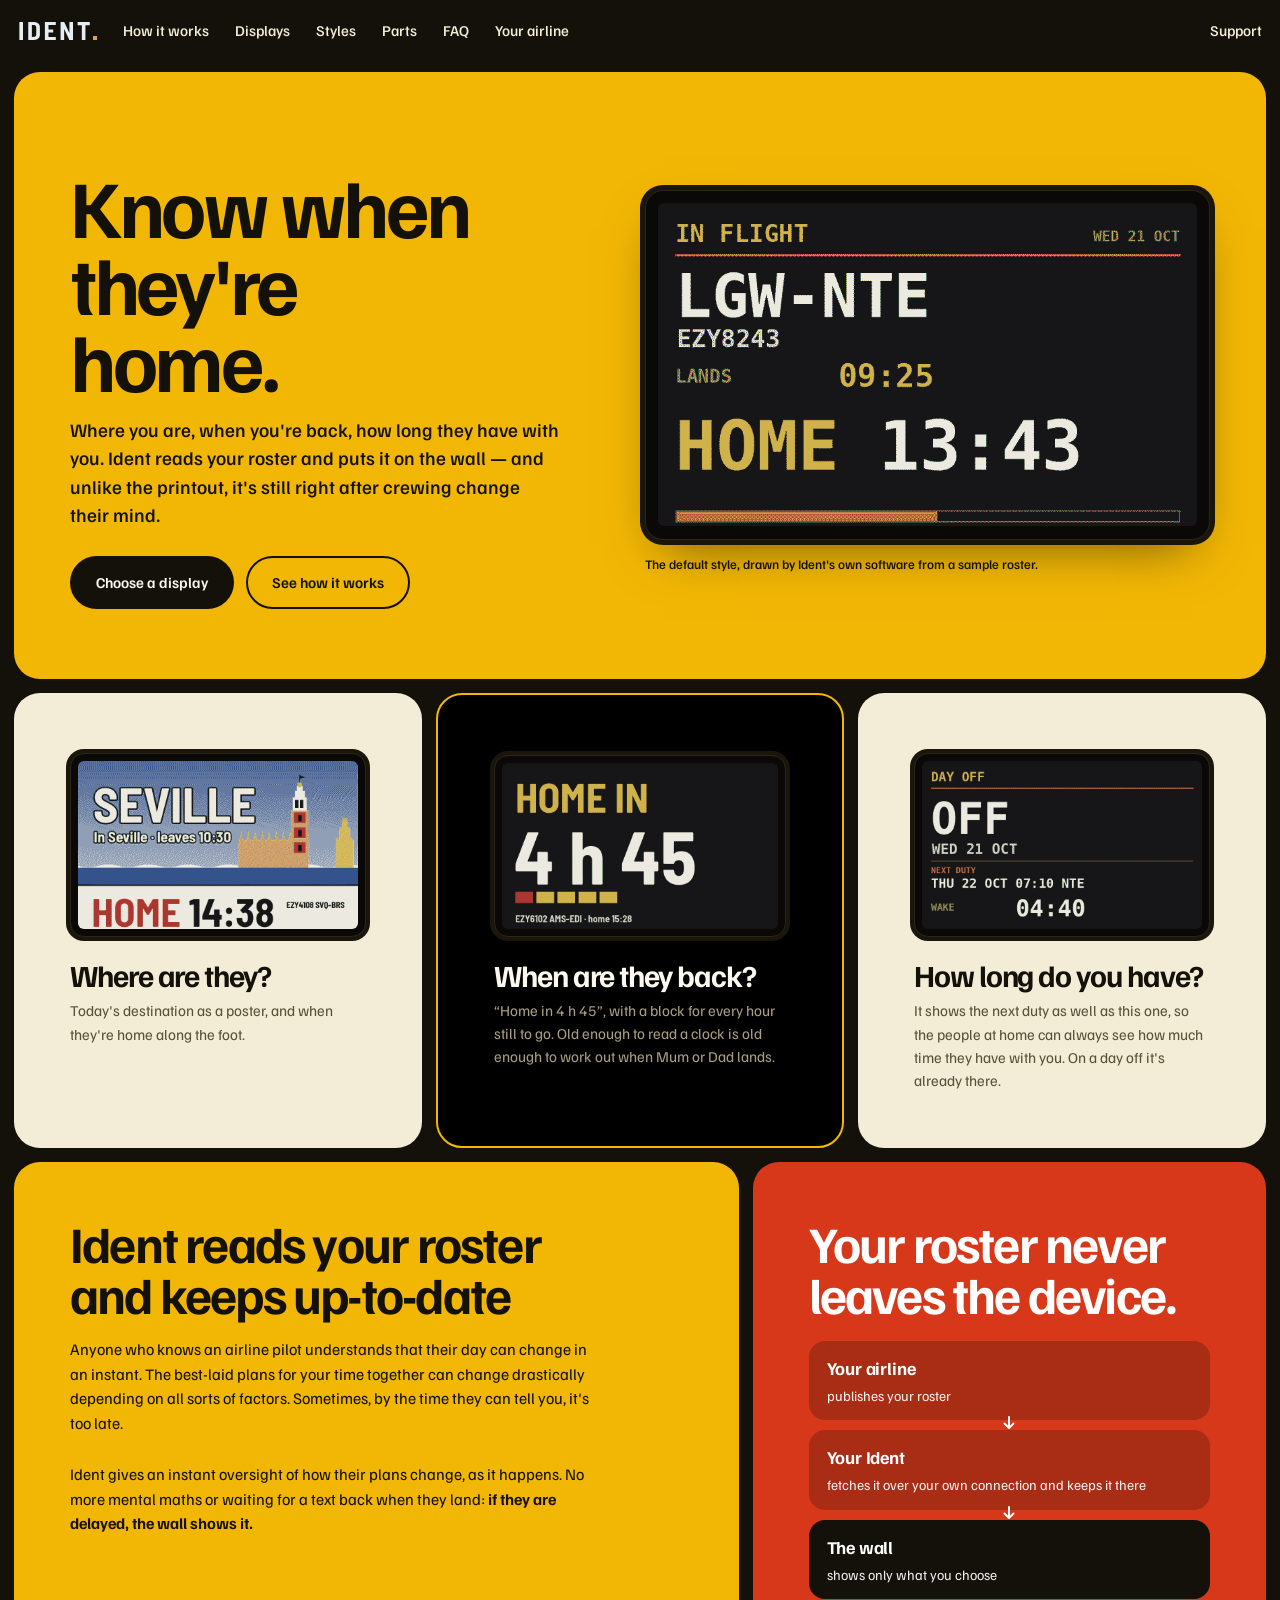
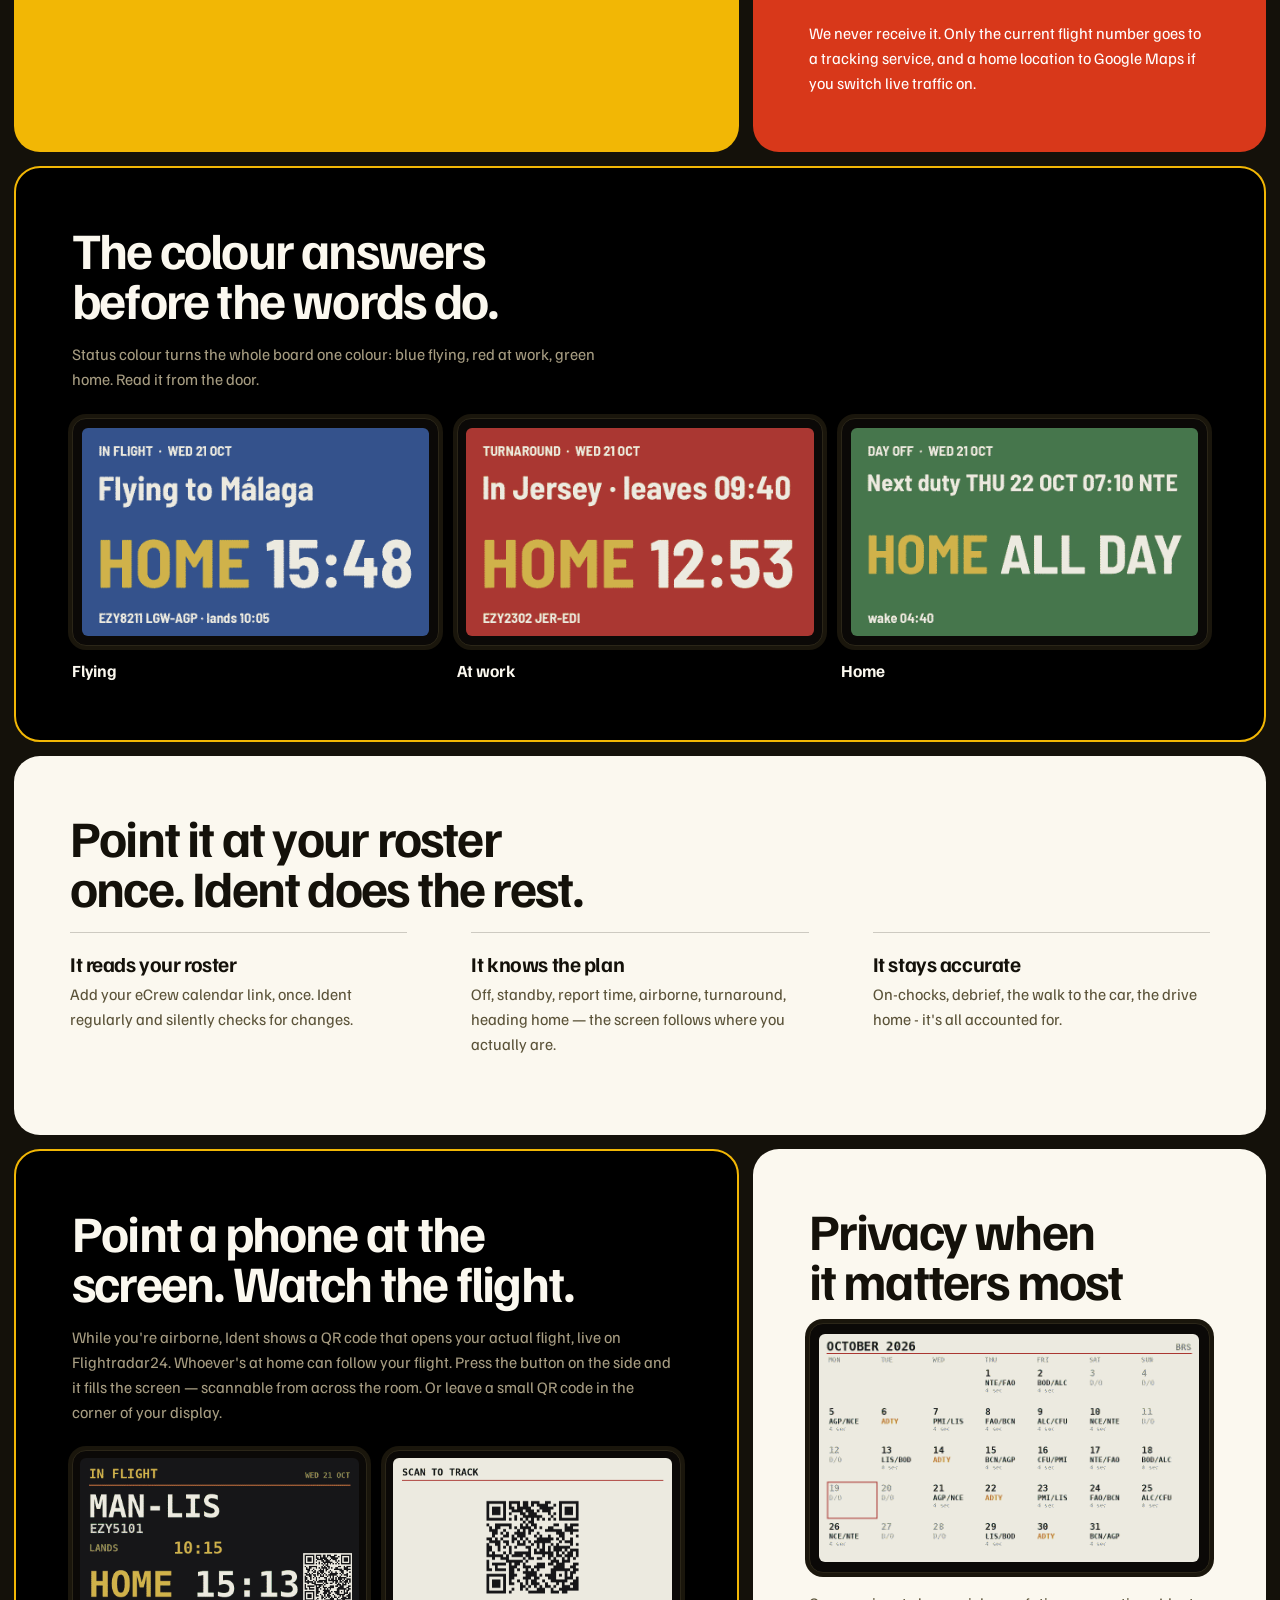
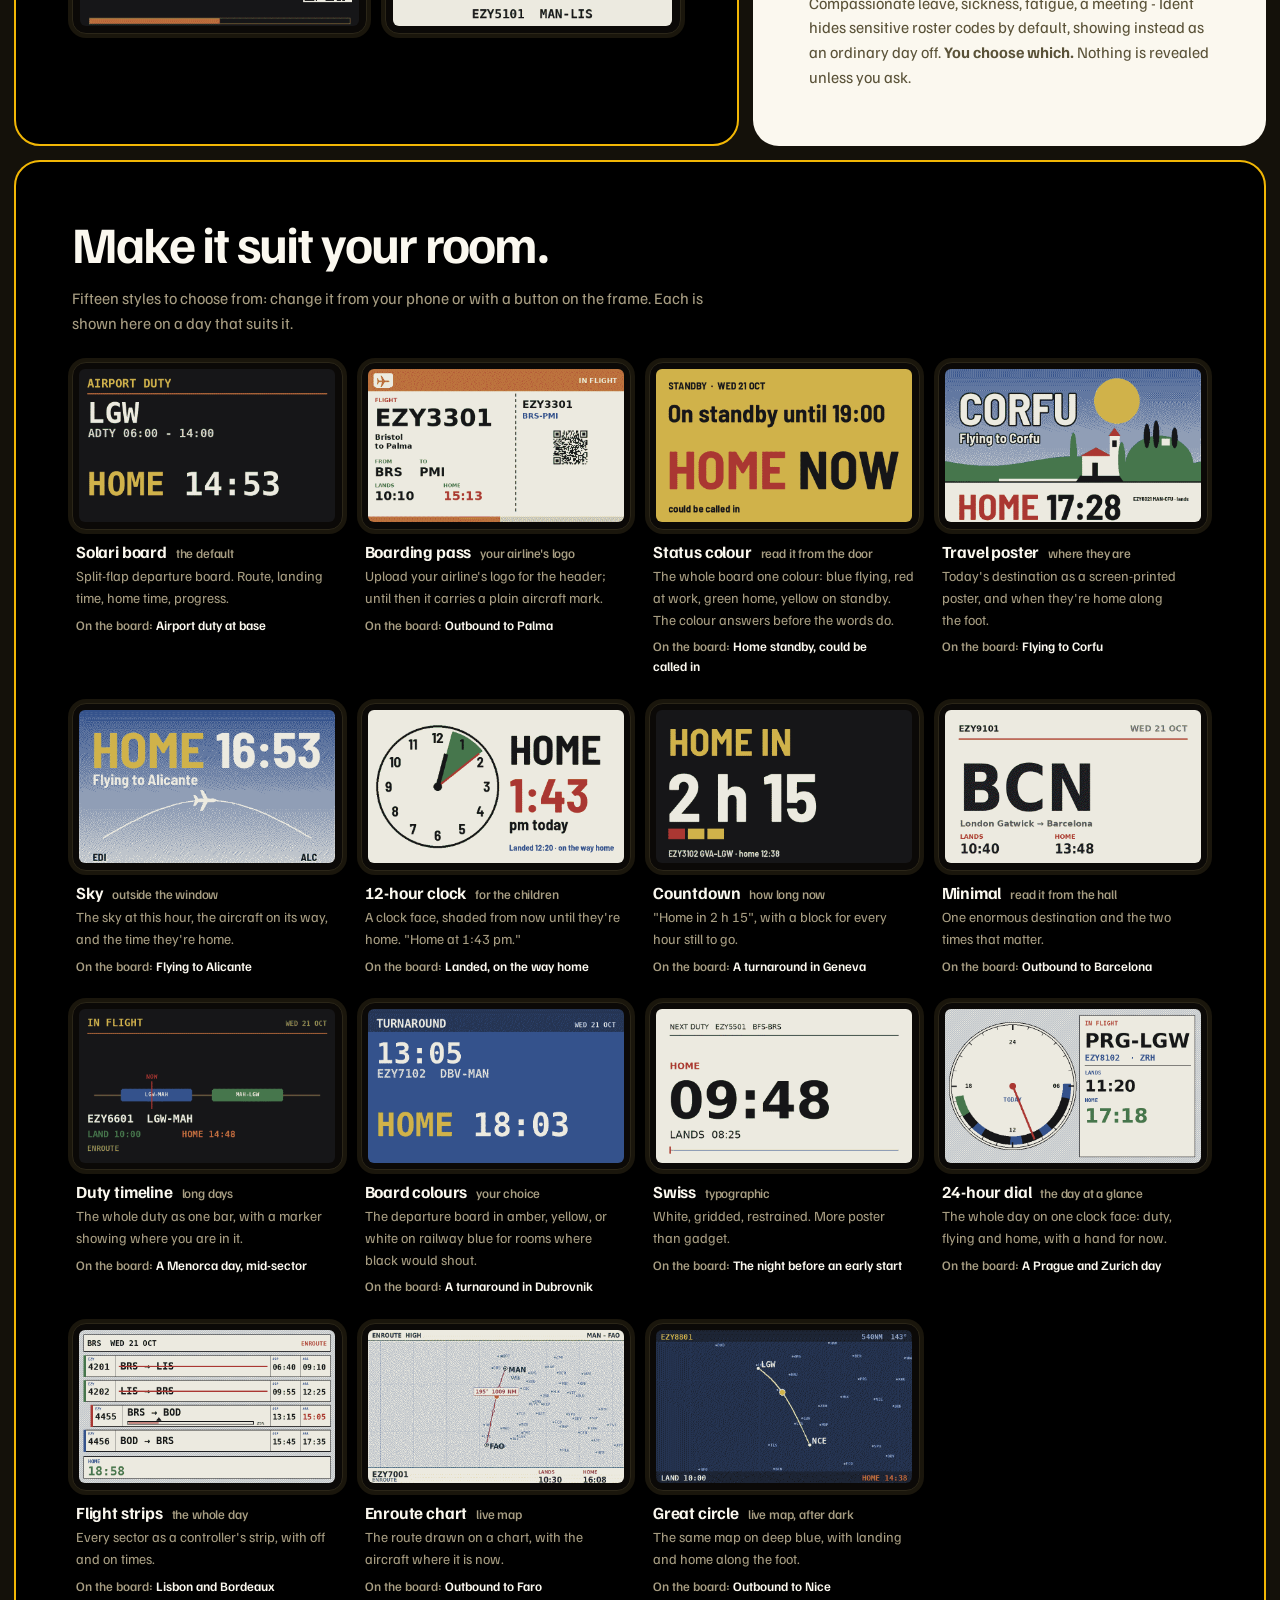
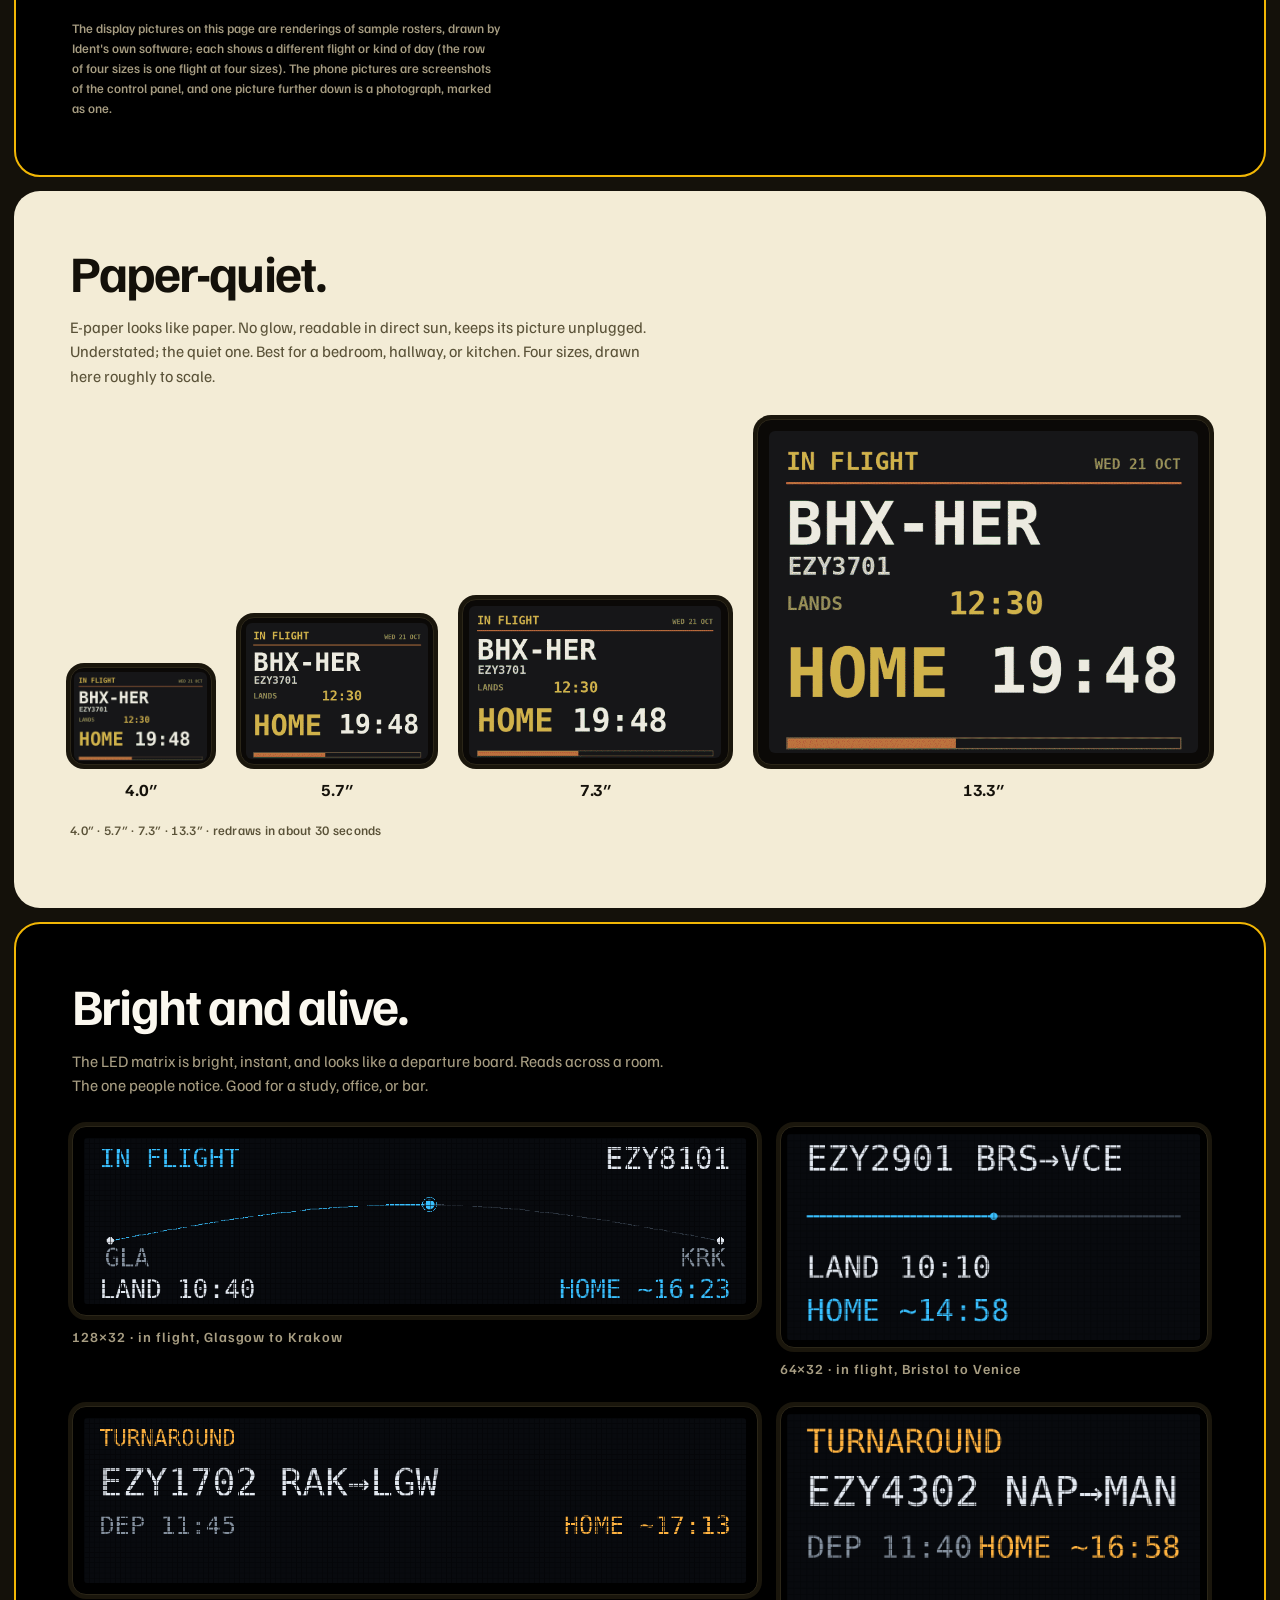
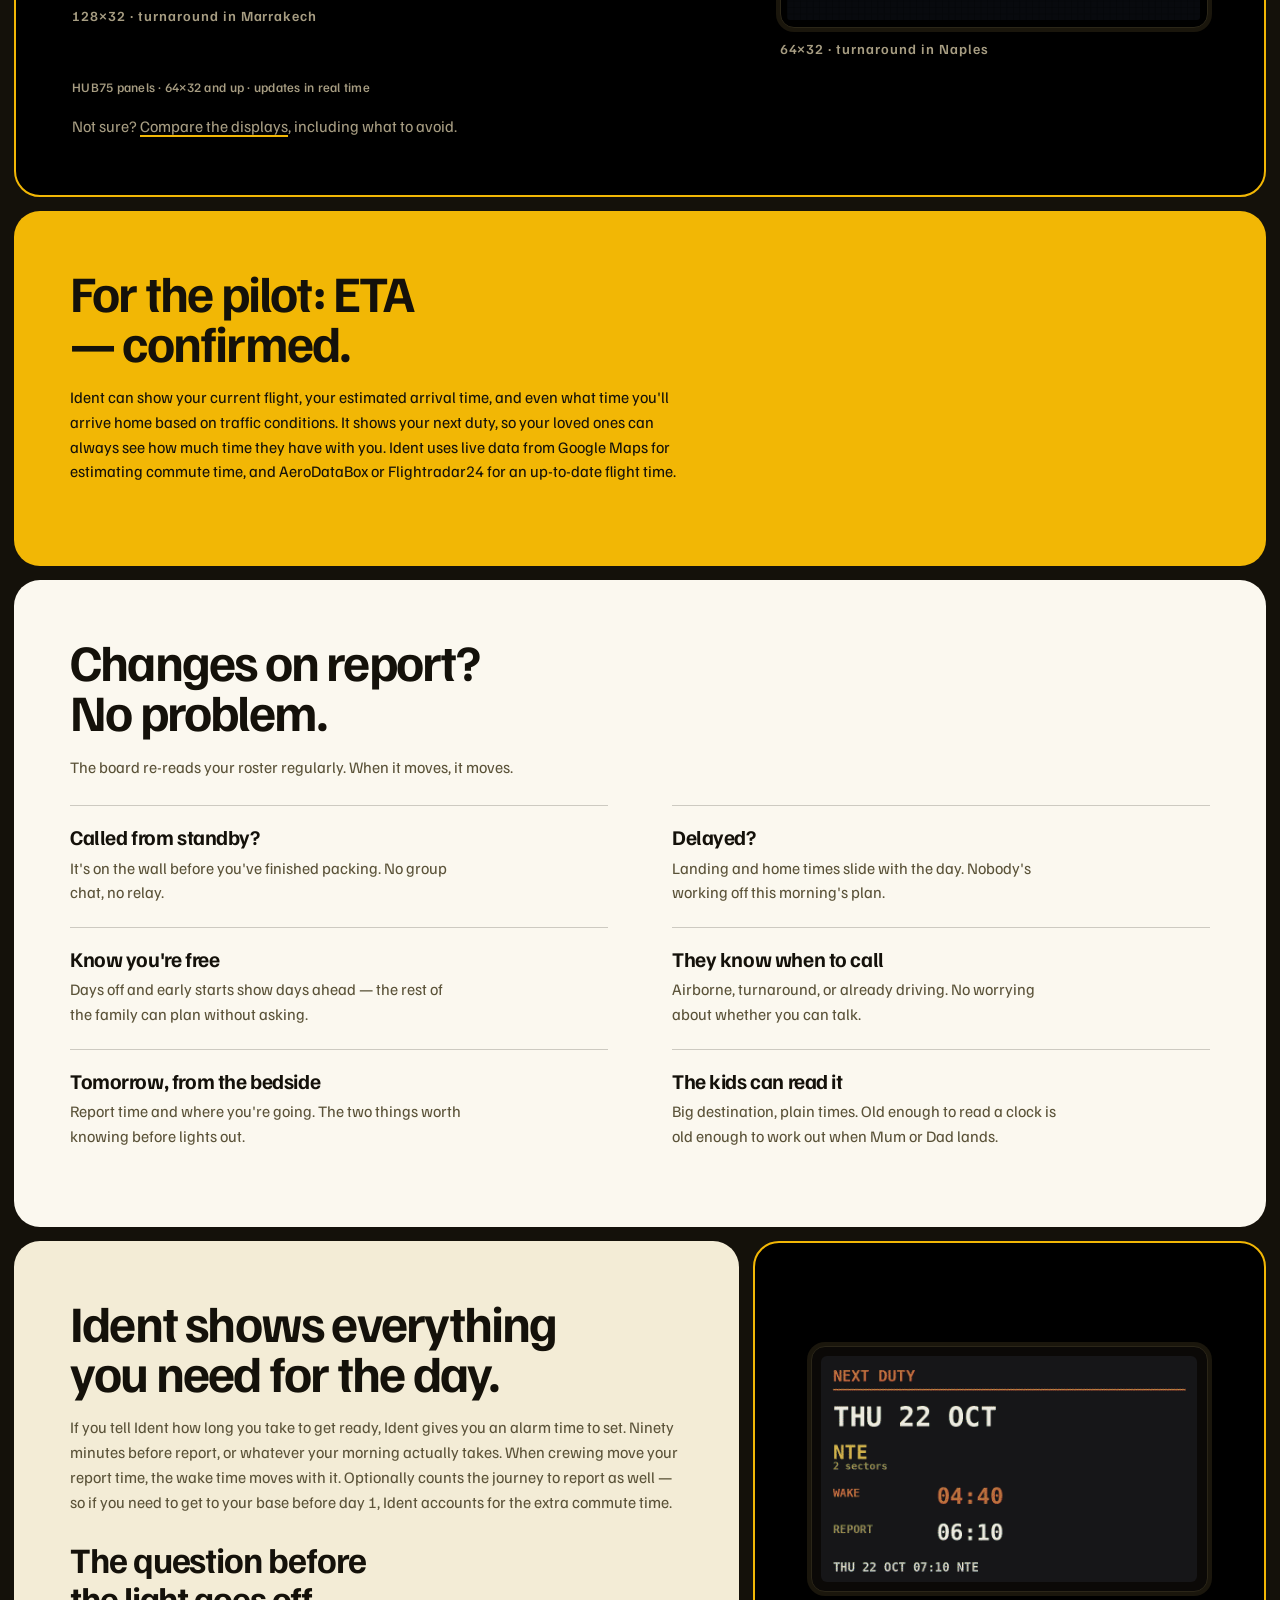
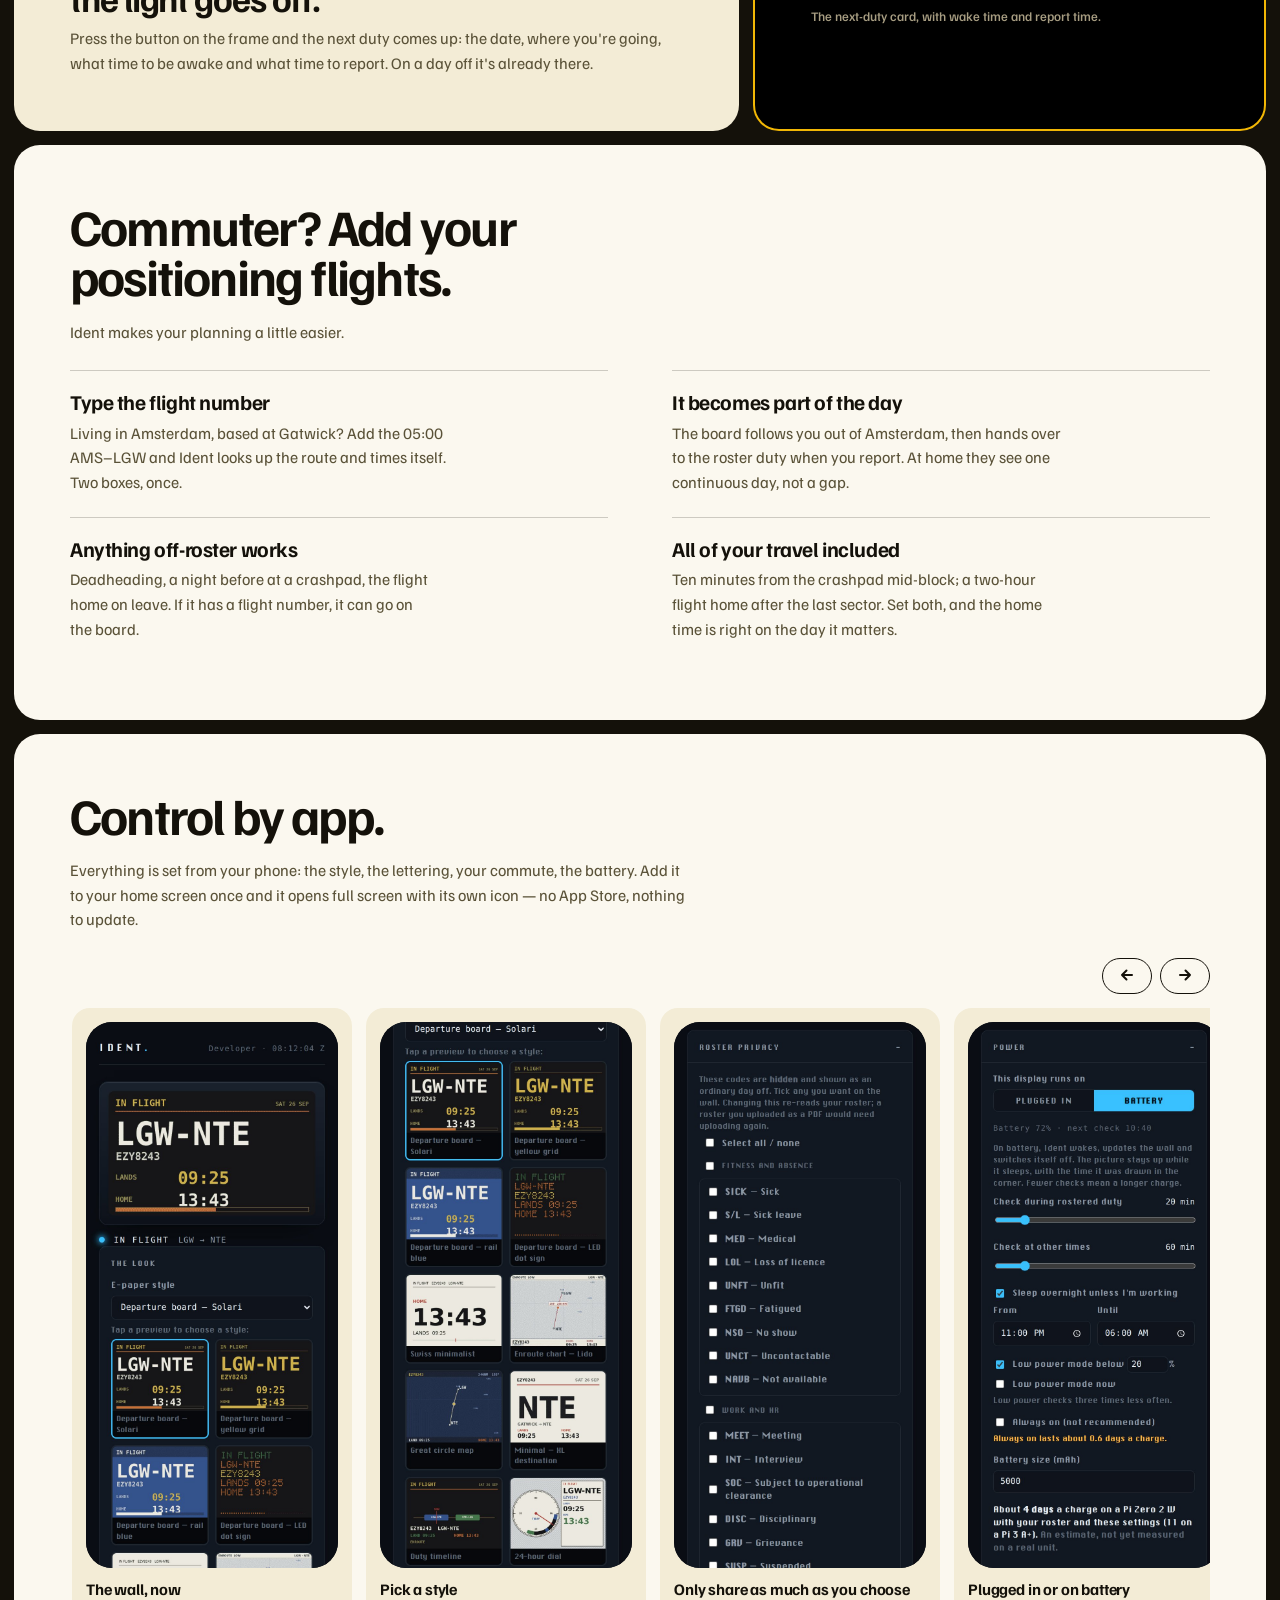
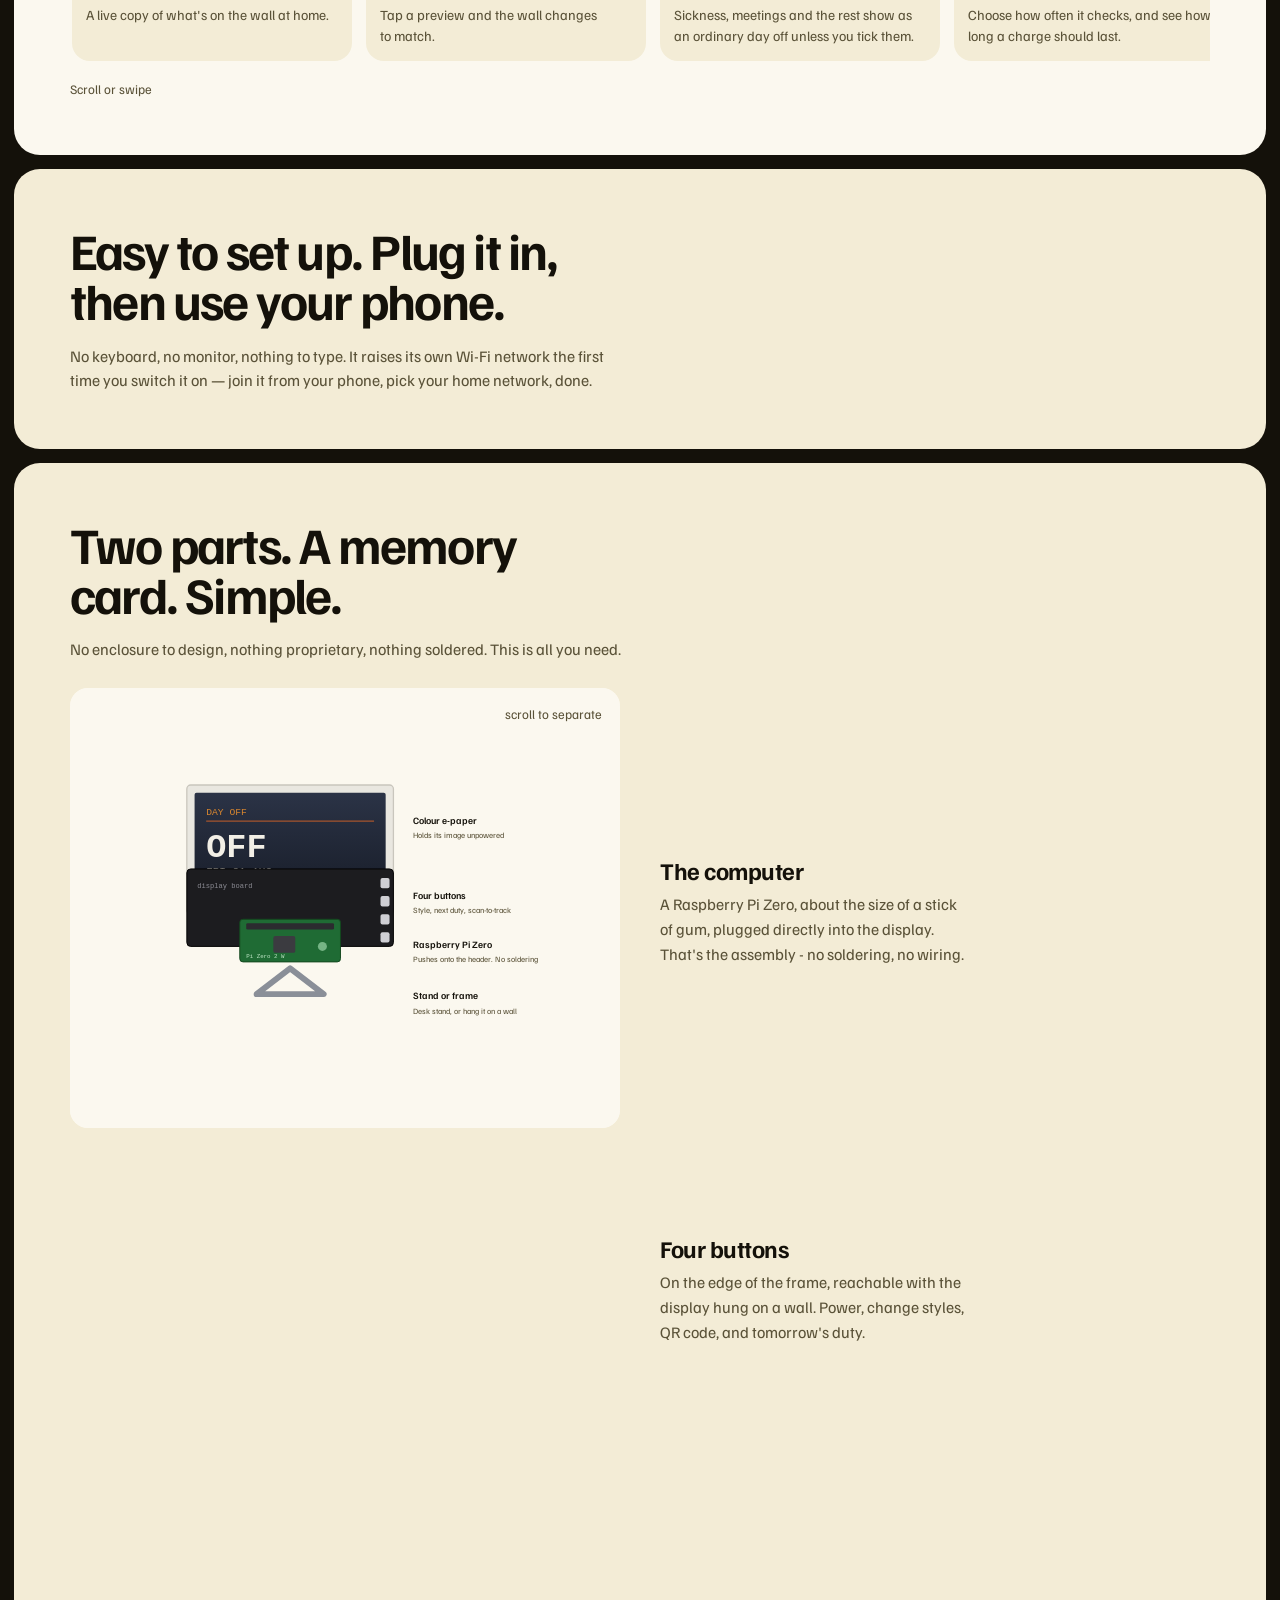
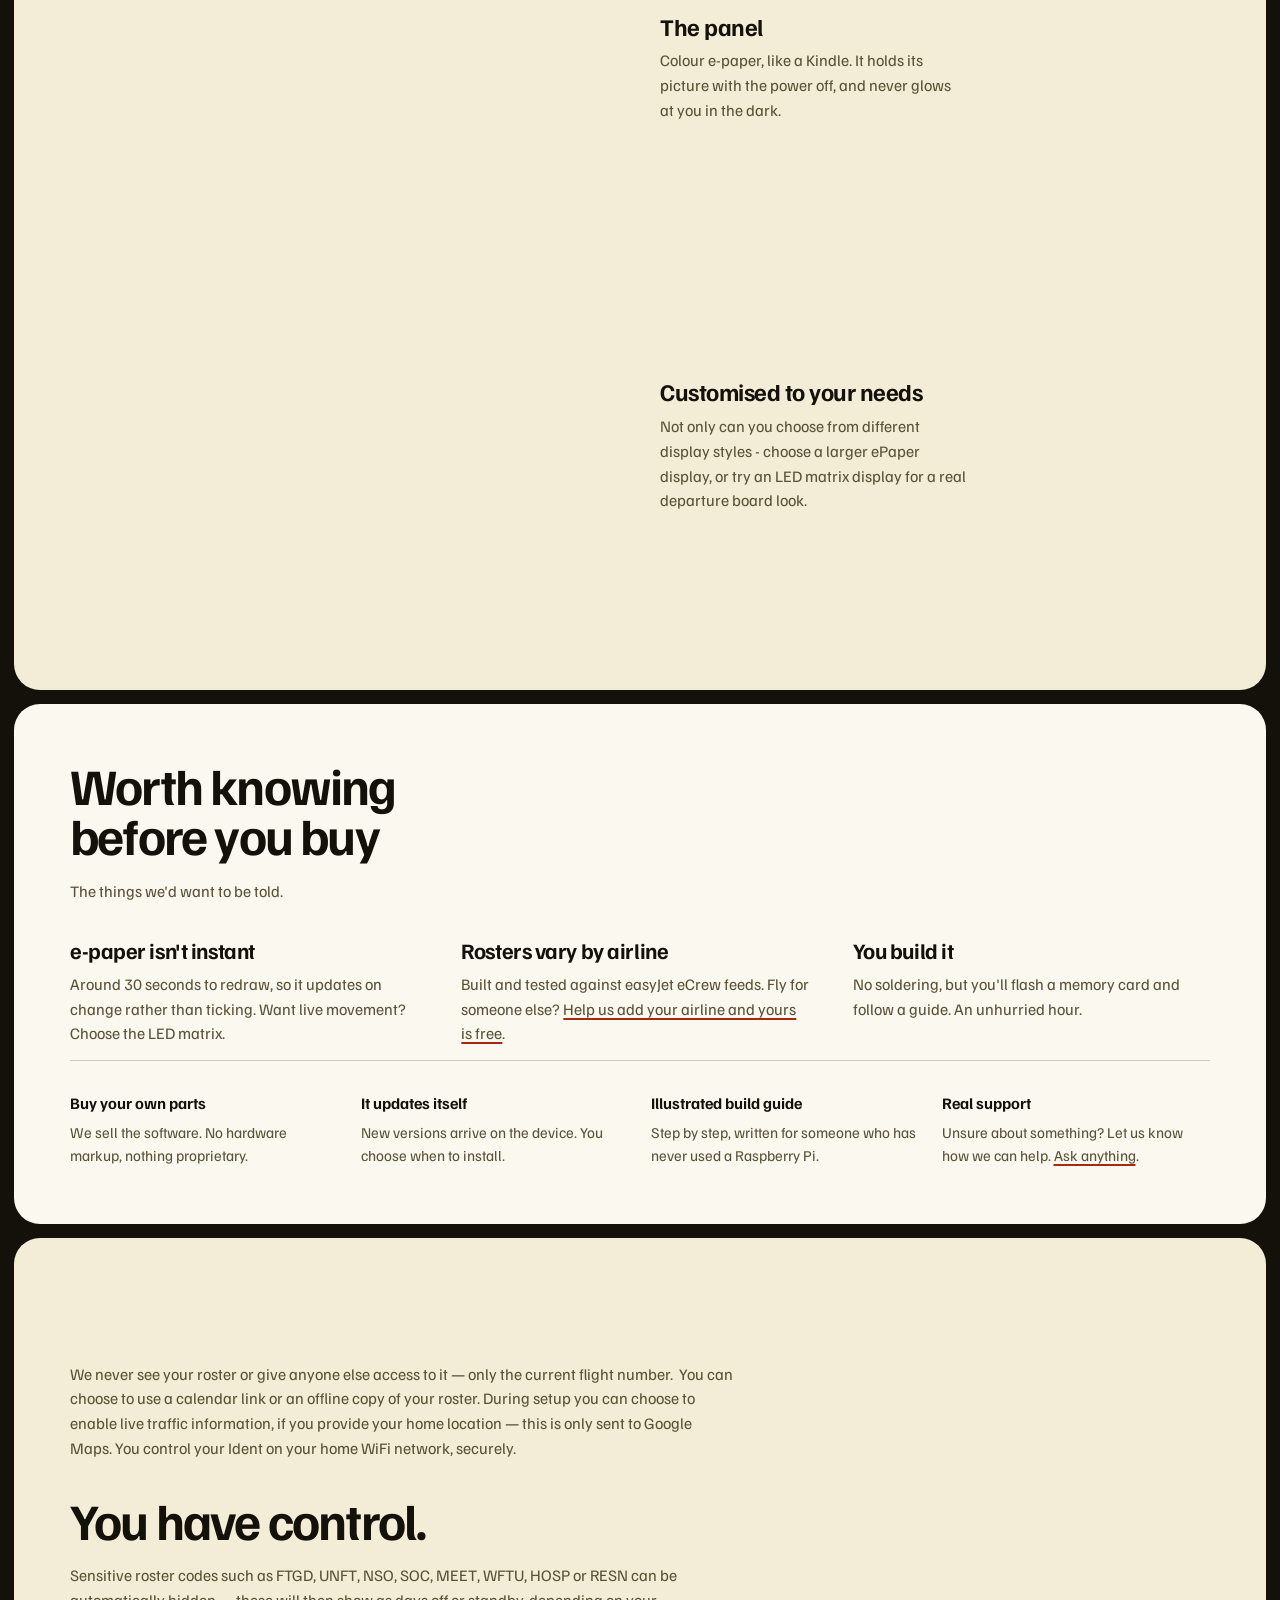
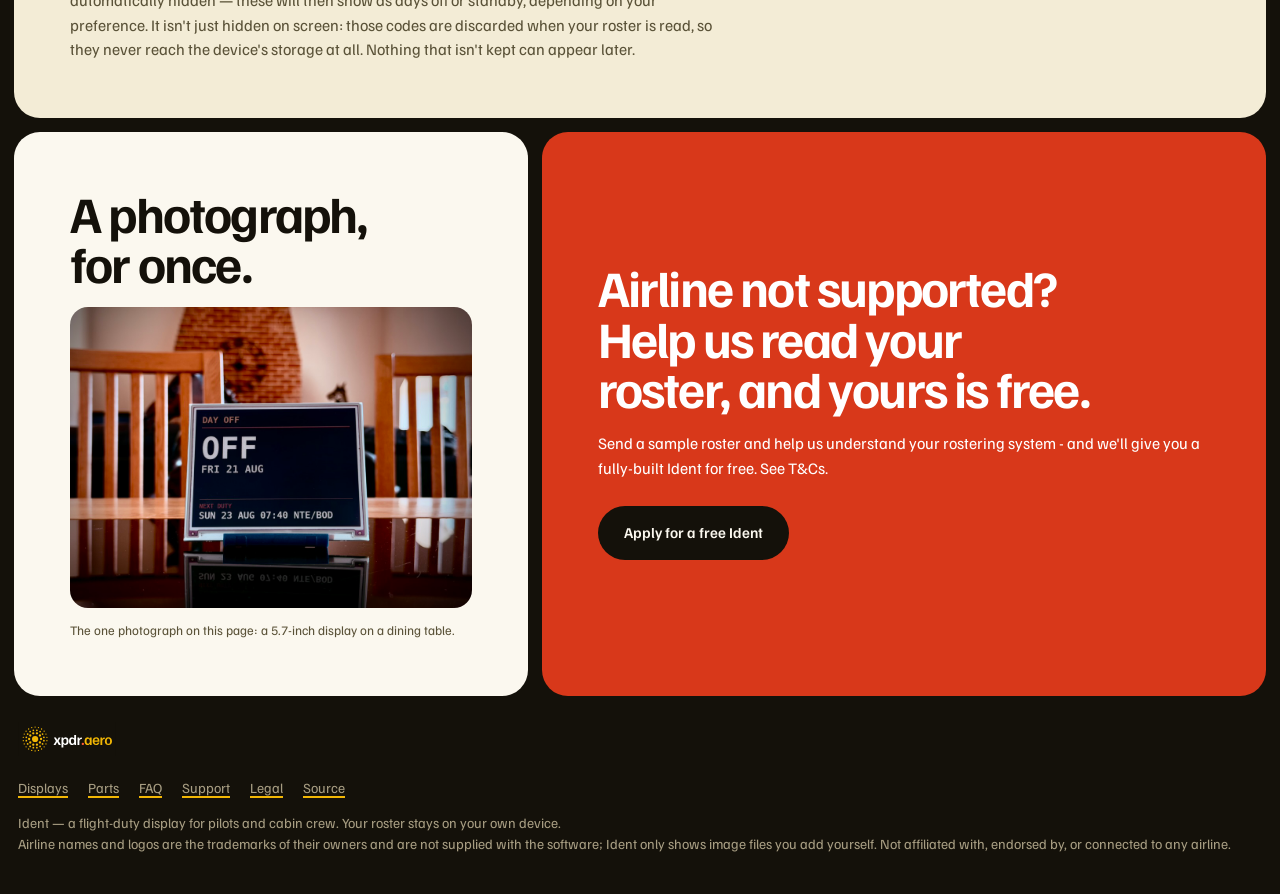
==== index.html @ 5da51294 "Redesign: xpdr.aero style, render-led pages Home page rebuilt around renders of the displays; inner " ====
<!doctype html>
<html lang="en" class="no-js">
<head>
<meta charset="utf-8">
<meta name="viewport" content="width=device-width,initial-scale=1">
<title>Ident — know when they're home</title>
<meta name="description" content="A flight-duty board for the wall. Ident reads your airline roster and shows where you are, when you're back, and how long they have with you. Scan the code to track the flight. Colour e-paper or LED matrix.">
<link rel="icon" href="/favicon.svg" type="image/svg+xml">
<link rel="icon" href="/favicon-32.png" type="image/png" sizes="32x32">
<link rel="icon" href="/favicon-16.png" type="image/png" sizes="16x16">
<link rel="apple-touch-icon" href="/apple-touch-icon.png">
<meta name="theme-color" content="#14110a">
<link rel="stylesheet" href="style.css">
<script>document.documentElement.className+=" "+(window.matchMedia("(prefers-reduced-motion: reduce)").matches?"":"js");</script>
</head>
<body>

<nav><div class="wrap">
  <a class="brand" href="/"><img src="/img/ident-wordmark.svg" alt="Ident" width="70" height="16"></a>
  <a class="l" href="#how">How it works</a>
  <a class="l" href="displays.html">Displays</a>
  <a class="l" href="#styles">Styles</a>
  <a class="l" href="parts.html">Parts</a>
  <a class="l" href="faq.html">FAQ</a>
  <a class="l" href="airlines.html">Your airline</a>
  <span class="sp"></span>
  <a class="l" href="support.html">Support</a>
</div></nav>

<header id="family"><div class="wrap herogrid">
  <div class="herotext">
    <h1>Know when they're home.</h1>
    <p class="lead">Where you are, when you're back, how long they have with you.
      Ident reads your roster and puts it on the wall &mdash; and unlike the printout,
      it's still right after crewing change their mind.</p>
    <div class="cta">
      <a class="btn primary" href="displays.html">Choose a display</a>
      <a class="btn ghost" href="#how">See how it works</a>
    </div>
  </div>
  <div class="hero-dev">
    <figure class="dev big"><img src="img/scenes/hero_solari_inflight.png" alt="The Ident display in flight: LGW-NTE, landing 09:25, home 13:43, with a progress bar" width="1600" height="960" fetchpriority="high"></figure>
    <p class="rnd">The default style, drawn by Ident's own software from a sample roster.</p>
  </div>
</div></header>

<div class="bento">

<section class="c4 tile-q"><div class="wrap">
  <figure class="dev "><img src="img/scenes/q_where_poster_seville.png" alt="The travel poster style: Seville, with the line In Seville, leaves 10:30, and home 14:38 along the foot" width="1600" height="960" loading="lazy"></figure>
  <h2>Where are they?</h2>
  <p class="sub">Today's destination as a poster, and when they're home along the foot.</p>
</div></section>

<section class="c4 tile-q dark"><div class="wrap">
  <figure class="dev "><img src="img/scenes/q_when_countdown.png" alt="The countdown style: HOME IN 4 h 45, with a block for every hour still to go" width="1600" height="960" loading="lazy"></figure>
  <h2>When are they back?</h2>
  <p class="sub">&ldquo;Home in 4 h 45&rdquo;, with a block for every hour still to go. Old enough to read a clock is old enough to work out when Mum or Dad lands.</p>
</div></section>

<section class="c4 tile-q"><div class="wrap">
  <figure class="dev "><img src="img/scenes/q_howlong_solari_dayoff.png" alt="The Solari board on a day off: OFF, then the next duty THU 22 OCT 07:10 NTE with wake 04:40" width="1600" height="960" loading="lazy"></figure>
  <h2>How long do you have?</h2>
  <p class="sub">It shows the next duty as well as this one, so the people at home can always see how much time they have with you. On a day off it's already there.</p>
</div></section>

<section class="c7 saf"><div class="wrap">
  <h2 class="reveal">Ident reads your roster and keeps up-to-date</h2>
  <p class="sub" style="max-width:58ch">Anyone who knows an airline pilot understands that their day can change in an instant. The best-laid plans for your time together can change drastically depending on all sorts of factors. Sometimes, by the time they can tell you, it's too late.</p>
  <p class="sub" style="max-width:58ch;margin-bottom:0">Ident gives an instant oversight of how their plans change, as it happens. No more mental maths or waiting for a text back when they land: <strong>if they are delayed, the wall shows it.</strong></p>
</div></section>

<section class="c5 red" id="private"><div class="wrap">
  <h2>Your roster never leaves the device.</h2>
  <ol class="flow" aria-label="How the roster travels: from your airline, to the Ident in your house, onto the wall. It never goes to us.">
    <li><b>Your airline</b><span>publishes your roster</span></li>
    <li><svg class="down" viewBox="0 0 16 16" width="16" height="16" aria-hidden="true"><path d="M8 2v11M3.5 8.5 8 13l4.5-4.5" fill="none" stroke="currentColor" stroke-width="2" stroke-linecap="round" stroke-linejoin="round"/></svg><b>Your Ident</b><span>fetches it over your own connection and keeps it there</span></li>
    <li><svg class="down" viewBox="0 0 16 16" width="16" height="16" aria-hidden="true"><path d="M8 2v11M3.5 8.5 8 13l4.5-4.5" fill="none" stroke="currentColor" stroke-width="2" stroke-linecap="round" stroke-linejoin="round"/></svg><b>The wall</b><span>shows only what you choose</span></li>
  </ol>
  <p class="sub" style="margin:0">We never receive it. Only the current flight number goes to a tracking service, and a home location to Google Maps if you switch live traffic on.</p>
</div></section>

<section class="c12 dark colourband"><div class="wrap">
  <h2 class="reveal">The colour answers before the words do.</h2>
  <p class="sub" style="max-width:60ch">Status colour turns the whole board one colour: blue flying, red at work, green home. Read it from the door.</p>
  <div class="trio">
    <figure><figure class="dev "><img src="img/scenes/status_blue_flying.png" alt="Status colour in blue: Flying to Málaga, home 15:48" width="1600" height="960" loading="lazy"></figure><figcaption>Flying</figcaption></figure>
    <figure><figure class="dev "><img src="img/scenes/status_red_work.png" alt="Status colour in red: In Jersey, leaves 09:40, home 12:53" width="1600" height="960" loading="lazy"></figure><figcaption>At work</figcaption></figure>
    <figure><figure class="dev "><img src="img/scenes/status_green_home.png" alt="Status colour in green: day off, home all day, next duty THU 22 OCT 07:10" width="1600" height="960" loading="lazy"></figure><figcaption>Home</figcaption></figure>
  </div>
</div></section>

<section class="c12 paper" id="how"><div class="wrap">
  <h2>Point it at your roster once. Ident does the rest.</h2>
  <div class="ruled three"><div><h3>It reads your roster</h3><p>Add your eCrew calendar link, once. Ident regularly and silently checks for changes.</p></div><div><h3>It knows the plan</h3><p>Off, standby, report time, airborne, turnaround, heading home &mdash; the screen follows where you actually are.</p></div><div><h3>It stays accurate</h3><p>On-chocks, debrief, the walk to the car, the drive home - it's all accounted for.</p></div></div>
</div></section>

<section class="c7 dark"><div class="wrap">
  <h2 class="reveal">Point a phone at the screen. Watch the flight.</h2>
  <p class="sub">While you're airborne, Ident shows a QR code that opens your actual flight, live on Flightradar24. Whoever's at home can follow your flight. Press the button on the side and it fills the screen &mdash; scannable from across the room. Or leave a small QR code in the corner of your display.</p>
  <div class="pair">
    <figure class="dev "><img src="img/scenes/qr_corner_lisbon.png" alt="The board showing IN FLIGHT MAN-LIS, with a small scannable code in the bottom corner" width="1600" height="960" loading="lazy"></figure>
    <figure class="dev "><img src="img/scenes/qr_full_lisbon.png" alt="The full-screen scan-to-track code for flight EZY5101, Manchester to Lisbon" width="1600" height="960" loading="lazy"></figure>
  </div>
</div></section>

<section class="c5 paper"><div class="wrap">
  <h2 class="reveal">Privacy when it matters most</h2>
  <figure class="dev "><img src="img/scenes/month_dayoff.png" alt="A month calendar on an e-paper panel: flying days with their destinations, standby days and days off" width="1600" height="960" loading="lazy"></figure>
  <p class="sub" style="margin:18px 0 0">Compassionate leave, sickness, fatigue, a meeting - Ident hides sensitive roster codes by default, showing instead as an ordinary day off. <strong>You choose which.</strong> Nothing is revealed unless you ask.</p>
</div></section>

<section class="c12 dark" id="styles"><div class="wrap">
  <h2 class="reveal">Make it suit your room.</h2>
  <p class="sub">Fifteen styles to choose from: change it from your phone or with a button on the frame. Each is shown here on a day that suits it.</p>
  <div class="styles">
    <figure class="sty"><figure class="dev "><img src="img/scenes/g_board_solari.png" alt="The Solari board on an airport duty day at Gatwick, 06:00 to 14:00, home 14:53" width="1600" height="960" loading="lazy"></figure>
      <figcaption><h3>Solari board <span>the default</span></h3><p>Split-flap departure board. Route, landing time, home time, progress.</p><p class="on">Airport duty at base</p></figcaption></figure>
    <figure class="sty"><figure class="dev "><img src="img/scenes/g_boarding.png" alt="The boarding pass style on a flight from Bristol to Palma" width="1600" height="960" loading="lazy"></figure>
      <figcaption><h3>Boarding pass <span>your airline's logo</span></h3><p>Upload your airline's logo for the header; until then it carries a plain aircraft mark.</p><p class="on">Outbound to Palma</p></figcaption></figure>
    <figure class="sty"><figure class="dev "><img src="img/scenes/g_status.png" alt="The status colour style in yellow: on standby until 19:00, home now, could be called in" width="1600" height="960" loading="lazy"></figure>
      <figcaption><h3>Status colour <span>read it from the door</span></h3><p>The whole board one colour: blue flying, red at work, green home, yellow on standby. The colour answers before the words do.</p><p class="on">Home standby, could be called in</p></figcaption></figure>
    <figure class="sty"><figure class="dev "><img src="img/scenes/g_poster.png" alt="The travel poster style: Corfu, with home 17:28 along the foot" width="1600" height="960" loading="lazy"></figure>
      <figcaption><h3>Travel poster <span>where they are</span></h3><p>Today's destination as a screen-printed poster, and when they're home along the foot.</p><p class="on">Flying to Corfu</p></figcaption></figure>
    <figure class="sty"><figure class="dev "><img src="img/scenes/g_sky.png" alt="The sky style with the aircraft on its way from Edinburgh to Alicante, home 16:53" width="1600" height="960" loading="lazy"></figure>
      <figcaption><h3>Sky <span>outside the window</span></h3><p>The sky at this hour, the aircraft on its way, and the time they're home.</p><p class="on">Flying to Alicante</p></figcaption></figure>
    <figure class="sty"><figure class="dev "><img src="img/scenes/g_clock.png" alt="The 12-hour clock style: home at 1:43 pm today" width="1600" height="960" loading="lazy"></figure>
      <figcaption><h3>12-hour clock <span>for the children</span></h3><p>A clock face, shaded from now until they're home. "Home at 1:43 pm."</p><p class="on">Landed, on the way home</p></figcaption></figure>
    <figure class="sty"><figure class="dev "><img src="img/scenes/g_countdown.png" alt="The countdown style: home in 2 hours 15 minutes" width="1600" height="960" loading="lazy"></figure>
      <figcaption><h3>Countdown <span>how long now</span></h3><p>"Home in 2 h 15", with a block for every hour still to go.</p><p class="on">A turnaround in Geneva</p></figcaption></figure>
    <figure class="sty"><figure class="dev "><img src="img/scenes/g_minimal.png" alt="The minimal style: BCN in huge letters, with landing and home times" width="1600" height="960" loading="lazy"></figure>
      <figcaption><h3>Minimal <span>read it from the hall</span></h3><p>One enormous destination and the two times that matter.</p><p class="on">Outbound to Barcelona</p></figcaption></figure>
    <figure class="sty"><figure class="dev "><img src="img/scenes/g_timeline.png" alt="The duty timeline style: Gatwick to Menorca and back as one bar with a marker for now" width="1600" height="960" loading="lazy"></figure>
      <figcaption><h3>Duty timeline <span>long days</span></h3><p>The whole duty as one bar, with a marker showing where you are in it.</p><p class="on">A Menorca day, mid-sector</p></figcaption></figure>
    <figure class="sty"><figure class="dev "><img src="img/scenes/g_board_rail.png" alt="The departure board in blue, on a turnaround in Dubrovnik, home 18:03" width="1600" height="960" loading="lazy"></figure>
      <figcaption><h3>Board colours <span>your choice</span></h3><p>The departure board in amber, yellow, or white on railway blue for rooms where black would shout.</p><p class="on">A turnaround in Dubrovnik</p></figcaption></figure>
    <figure class="sty"><figure class="dev "><img src="img/scenes/g_swiss.png" alt="The Swiss style the night before an early start: next duty Belfast to Bristol, home 09:48" width="1600" height="960" loading="lazy"></figure>
      <figcaption><h3>Swiss <span>typographic</span></h3><p>White, gridded, restrained. More poster than gadget.</p><p class="on">The night before an early start</p></figcaption></figure>
    <figure class="sty"><figure class="dev "><img src="img/scenes/g_dial.png" alt="The 24-hour dial style on a day flying to Prague and Zurich" width="1600" height="960" loading="lazy"></figure>
      <figcaption><h3>24-hour dial <span>the day at a glance</span></h3><p>The whole day on one clock face: duty, flying and home, with a hand for now.</p><p class="on">A Prague and Zurich day</p></figcaption></figure>
    <figure class="sty"><figure class="dev "><img src="img/scenes/g_strips.png" alt="The flight strips style on a four-sector day from Bristol to Lisbon and Bordeaux" width="1600" height="960" loading="lazy"></figure>
      <figcaption><h3>Flight strips <span>the whole day</span></h3><p>Every sector as a controller's strip, with off and on times.</p><p class="on">Lisbon and Bordeaux</p></figcaption></figure>
    <figure class="sty"><figure class="dev "><img src="img/scenes/g_chart.png" alt="The enroute chart style with the aircraft on its way from Manchester to Faro" width="1600" height="960" loading="lazy"></figure>
      <figcaption><h3>Enroute chart <span>live map</span></h3><p>The route drawn on a chart, with the aircraft where it is now.</p><p class="on">Outbound to Faro</p></figcaption></figure>
    <figure class="sty"><figure class="dev "><img src="img/scenes/g_greatcircle.png" alt="The great circle map style with the aircraft on its way from Gatwick to Nice" width="1600" height="960" loading="lazy"></figure>
      <figcaption><h3>Great circle <span>live map, after dark</span></h3><p>The same map on deep blue, with landing and home along the foot.</p><p class="on">Outbound to Nice</p></figcaption></figure>
  </div>
  <p class="rnd" style="margin-top:22px">The display pictures on this page are renderings of sample rosters, drawn by Ident's own software; each shows a different flight or kind of day (the row of four sizes is one flight at four sizes). The phone pictures are screenshots of the control panel, and one picture further down is a photograph, marked as one.</p>
</div></section>

<section class="c12 cream"><div class="wrap">
  <h2 class="reveal">Paper-quiet.</h2>
  <p class="sub" style="max-width:66ch">E-paper looks like paper. No glow, readable in direct sun, keeps its picture unplugged. Understated; the quiet one. Best for a bedroom, hallway, or kitchen. Four sizes<span class="scale-note">, drawn here roughly to scale</span>.</p>
  <div class="sizes">
    <figure class="size" style="--w:3.33"><figure class="dev "><img src="img/scenes/size_4_0.png" alt="A 4.0 inch e-paper panel showing the Solari board in flight, Birmingham to Heraklion" width="1200" height="800" loading="lazy"></figure><figcaption>4.0″</figcaption></figure>
    <figure class="size" style="--w:4.56"><figure class="dev "><img src="img/scenes/size_5_7.png" alt="A 5.7 inch e-paper panel showing the Solari board in flight, Birmingham to Heraklion" width="1200" height="896" loading="lazy"></figure><figcaption>5.7″</figcaption></figure>
    <figure class="size" style="--w:6.26"><figure class="dev "><img src="img/scenes/size_7_3.png" alt="A 7.3 inch e-paper panel showing the Solari board in flight, Birmingham to Heraklion" width="1600" height="960" loading="lazy"></figure><figcaption>7.3″</figcaption></figure>
    <figure class="size" style="--w:10.64"><figure class="dev "><img src="img/scenes/size_13_3.png" alt="A 13.3 inch e-paper panel showing the Solari board in flight, Birmingham to Heraklion" width="1600" height="1200" loading="lazy"></figure><figcaption>13.3″</figcaption></figure>
  </div>
  <p class="meta" style="margin-top:18px">4.0″ · 5.7″ · 7.3″ · 13.3″ · redraws in about 30 seconds</p>
</div></section>

<section class="c12 dark"><div class="wrap">
  <h2 class="reveal">Bright and alive.</h2>
  <p class="sub" style="max-width:66ch">The LED matrix is bright, instant, and looks like a departure board. Reads across a room. The one people notice. Good for a study, office, or bar.</p>
  <div class="leds">
    <figure class="led w1"><figure class="dev ledf"><img src="img/scenes/led_128x32_krakow.png" alt="A 128 by 32 LED matrix panel: IN FLIGHT, EZY8101, a route arc from Glasgow to Krakow, land and home times" width="1024" height="256" loading="lazy"></figure><figcaption>128×32 · in flight, Glasgow to Krakow</figcaption></figure>
    <figure class="led w2"><figure class="dev ledf"><img src="img/scenes/led_64x32_venice.png" alt="A 64 by 32 LED matrix panel: flight EZY2901 from Bristol to Venice, land and home times" width="1024" height="512" loading="lazy"></figure><figcaption>64×32 · in flight, Bristol to Venice</figcaption></figure>
    <figure class="led w3"><figure class="dev ledf"><img src="img/scenes/led_128x32_marrakech.png" alt="A 128 by 32 LED matrix panel on a turnaround in Marrakech, with the departure time and home time" width="1024" height="256" loading="lazy"></figure><figcaption>128×32 · turnaround in Marrakech</figcaption></figure>
    <figure class="led w4"><figure class="dev ledf"><img src="img/scenes/led_64x32_naples.png" alt="A 64 by 32 LED matrix panel on a turnaround in Naples, with the departure time and home time" width="1024" height="512" loading="lazy"></figure><figcaption>64×32 · turnaround in Naples</figcaption></figure>
  </div>
  <p class="meta" style="margin-top:18px">HUB75 panels · 64×32 and up · updates in real time</p>
  <p class="sub" style="margin:18px 0 0">Not sure? <a href="displays.html">Compare the displays</a>, including what to avoid.</p>
</div></section>

<section class="c12 saf" id="pilots"><div class="wrap">
  <h2 class="reveal">For the pilot: ETA &mdash; confirmed.</h2>
  <p class="sub" style="max-width:70ch">Ident can show your current flight, your estimated arrival time, and even what time you'll arrive home based on traffic conditions. It shows your next duty, so your loved ones can always see how much time they have with you. Ident uses live data from Google Maps for estimating commute time, and AeroDataBox or Flightradar24 for an up-to-date flight time.</p>
</div></section>

<section class="c12 paper"><div class="wrap">
  <h2 class="reveal">Changes on report? No problem.</h2>
  <p class="sub">The board re-reads your roster regularly. When it moves, it moves.</p>
  <div class="ruled "><div><h3>Called from standby?</h3><p>It's on the wall before you've finished packing. No group chat, no relay.</p></div><div><h3>Delayed?</h3><p>Landing and home times slide with the day. Nobody's working off this morning's plan.</p></div><div><h3>Know you're free</h3><p>Days off and early starts show days ahead &mdash; the rest of the family can plan without asking.</p></div><div><h3>They know when to call</h3><p>Airborne, turnaround, or already driving. No worrying about whether you can talk.</p></div><div><h3>Tomorrow, from the bedside</h3><p>Report time and where you're going. The two things worth knowing before lights out.</p></div><div><h3>The kids can read it</h3><p>Big destination, plain times. Old enough to read a clock is old enough to work out when Mum or Dad lands.</p></div></div>
</div></section>

<section class="c7 cream"><div class="wrap">
  <h2 class="reveal">Ident shows everything you need for the day.</h2>
  <p class="sub">If you tell Ident how long you take to get ready, Ident gives you an alarm time to set. Ninety minutes before report, or whatever your morning actually takes. When crewing move your report time, the wake time moves with it. Optionally counts the journey to report as well &mdash; so if you need to get to your base before day 1, Ident accounts for the extra commute time.</p>
  <h3 class="lede" style="margin-bottom:8px">The question before the light goes off.</h3>
  <p class="sub" style="margin:0">Press the button on the frame and the next duty comes up: the date, where you're going, what time to be awake and what time to report. On a day off it's already there.</p>
</div></section>

<section class="c5 dark" style="align-self:stretch"><div class="wrap" style="display:flex;flex-direction:column;justify-content:center;height:100%">
  <figure class="dev "><img src="img/scenes/nextduty_wake.png" alt="The next-duty card showing THU 22 OCT, NTE, WAKE 04:40 and REPORT 06:10" width="1600" height="960" loading="lazy"></figure>
  <p class="rnd" style="margin-top:14px">The next-duty card, with wake time and report time.</p>
</div></section>

<section class="c12 paper"><div class="wrap">
  <h2 class="reveal">Commuter? Add your positioning flights.</h2>
  <p class="sub">Ident makes your planning a little easier.</p>
  <div class="ruled "><div><h3>Type the flight number</h3><p>Living in Amsterdam, based at Gatwick? Add the 05:00 AMS–LGW and Ident looks up the route and times itself. Two boxes, once.</p></div><div><h3>It becomes part of the day</h3><p>The board follows you out of Amsterdam, then hands over to the roster duty when you report. At home they see one continuous day, not a gap.</p></div><div><h3>Anything off-roster works</h3><p>Deadheading, a night before at a crashpad, the flight home on leave. If it has a flight number, it can go on the board.</p></div><div><h3>All of your travel included</h3><p>Ten minutes from the crashpad mid-block; a two-hour flight home after the last sector. Set both, and the home time is right on the day it matters.</p></div></div>
</div></section>

<section id="app" class="c12 paper"><div class="wrap">
  <h2 class="reveal">Control by app.</h2>
  <p class="sub">Everything is set from your phone: the style, the lettering, your
    commute, the battery. Add it to your home screen once and it opens full screen with
    its own icon &mdash; no App Store, nothing to update.</p>
  <div class="gal">
    <div class="navbtns">
      <button type="button" aria-label="Previous screen" onclick="railScroll(-1,'railApp')"><svg viewBox="0 0 16 16" width="16" height="16" aria-hidden="true"><path d="M13 8H3m4.5-4.5L3 8l4.5 4.5" fill="none" stroke="currentColor" stroke-width="2" stroke-linecap="round" stroke-linejoin="round"/></svg></button>
      <button type="button" aria-label="Next screen" onclick="railScroll(1,'railApp')"><svg viewBox="0 0 16 16" width="16" height="16" aria-hidden="true"><path d="M3 8h10M8.5 3.5 13 8l-4.5 4.5" fill="none" stroke="currentColor" stroke-width="2" stroke-linecap="round" stroke-linejoin="round"/></svg></button>
    </div>
    <div class="rail" id="railApp">
      <div class="slide phone"><img loading="lazy" src="img/app/panel-wall.jpg" alt="The control panel on a phone, showing the wall as it is now: in flight, Gatwick to Nantes, landing 09:25, home 13:43" width="780" height="1688">
        <div class="t"><h3>The wall, now</h3></div>
        <p>A live copy of what's on the wall at home.</p></div>
      <div class="slide phone"><img loading="lazy" src="img/app/panel-styles.jpg" alt="The style picker, a grid of previews of each style" width="780" height="1688">
        <div class="t"><h3>Pick a style</h3></div>
        <p>Tap a preview and the wall changes to match.</p></div>
      <div class="slide phone"><img loading="lazy" src="img/app/panel-privacy.jpg" alt="The roster privacy settings, a list of duty codes grouped by type, each with a tick box" width="780" height="1688">
        <div class="t"><h3>Only share as much as you choose</h3></div>
        <p>Sickness, meetings and the rest show as an ordinary day off unless you tick them.</p></div>
      <div class="slide phone"><img loading="lazy" src="img/app/panel-power.jpg" alt="The power settings: battery at 72 percent, how often to check, overnight sleep and low power mode" width="780" height="1688">
        <div class="t"><h3>Plugged in or on battery</h3></div>
        <p>Choose how often it checks, and see how long a charge should last.</p></div>
      <div class="slide phone"><img loading="lazy" src="img/app/panel-frame.jpg" alt="The picture frame settings: window width and height in centimetres, inches or pixels" width="780" height="1688">
        <div class="t"><h3>Fits your frame</h3></div>
        <p>Measure the window in your mount and the board is drawn inside it.</p></div>
    </div>
    <div class="galhint">Scroll or swipe</div>
  </div>
</div></section>

<section class="c12 cream tile-setup"><div class="wrap">
  <h2>Easy to set up. Plug it in, then use your phone.</h2>
  <p class="sub" style="max-width:60ch;margin-bottom:0">No keyboard, no monitor, nothing to type. It raises its own Wi-Fi network the first time you switch it on &mdash; join it from your phone, pick your home network, done.</p>
</div></section>

<section class="anatomy c12 cream"><div class="wrap">
  <h2 class="reveal">Two parts. A memory card. Simple.</h2>
  <p class="sub reveal">No enclosure to design, nothing proprietary, nothing soldered.
    This is all you need.</p>

  <div class="split" style="align-items:start;gap:40px">
    <div class="sticky">
      <div class="explode open" id="explode">
        <span class="hint">scroll to separate</span>
        <svg viewBox="0 -50 790 610" role="img"
             aria-label="Exploded view: the e-paper screen, the display board, a Raspberry Pi Zero and the stand, separating into layers">
          <defs>
            <linearGradient id="gscreen" x1="0" y1="0" x2="0" y2="1">
              <stop offset="0" stop-color="#2b3346"/><stop offset="1" stop-color="#161b26"/>
            </linearGradient>
          </defs>

          <!-- screen -->
          <g class="lyr l-screen">
            <g transform="translate(150,60)">
              <rect x="0" y="0" width="320" height="200" rx="6" fill="#e9e7e0" stroke="#c9c6bd" stroke-width="2"/>
              <rect x="12" y="12" width="296" height="176" rx="3" fill="url(#gscreen)"/>
              <text x="30" y="46" fill="#d8862f" font-family="monospace" font-size="15">DAY OFF</text>
              <line x1="30" y1="56" x2="290" y2="56" stroke="#a5552c" stroke-width="2"/>
              <text x="30" y="112" fill="#f2efe6" font-family="monospace" font-size="52" font-weight="bold">OFF</text>
              <text x="30" y="140" fill="#f2efe6" font-family="monospace" font-size="17">FRI 21 AUG</text>
              <text x="30" y="172" fill="#f2efe6" font-family="monospace" font-size="13">SUN 23 AUG  NTE/BOD</text>
            </g>
            <text class="lbl" x="500" y="120" fill="var(--ink)" font-size="15" font-weight="600">Colour e-paper</text>
            <text class="lbl" x="500" y="142" fill="var(--muted)" font-size="12.5">Holds its image unpowered</text>
          </g>

          <!-- display board -->
          <g class="lyr l-panel">
            <g transform="translate(150,190)">
              <rect x="0" y="0" width="320" height="120" rx="6" fill="#1c1c1f" stroke="#000" stroke-width="1.5"/>
              <rect x="300" y="14" width="14" height="16" rx="3" fill="#cfcfd4"/>
              <rect x="300" y="42" width="14" height="16" rx="3" fill="#cfcfd4"/>
              <rect x="300" y="70" width="14" height="16" rx="3" fill="#cfcfd4"/>
              <rect x="300" y="98" width="14" height="16" rx="3" fill="#cfcfd4"/>
              <rect x="120" y="96" width="70" height="22" rx="2" fill="#c9761f"/>
              <text x="16" y="30" fill="#8a8a92" font-size="11" font-family="monospace">display board</text>
            </g>
            <text class="lbl" x="500" y="236" fill="var(--ink)" font-size="15" font-weight="600">Four buttons</text>
            <text class="lbl" x="500" y="258" fill="var(--muted)" font-size="12.5">Style, next duty, scan-to-track</text>
          </g>

          <!-- pi zero -->
          <g class="lyr l-pi">
            <g transform="translate(232,268)">
              <rect x="0" y="0" width="156" height="66" rx="5" fill="#1f6b34" stroke="#14481f" stroke-width="1.5"/>
              <rect x="10" y="6" width="136" height="10" rx="2" fill="#2b2b2f"/>
              <rect x="52" y="26" width="34" height="26" rx="3" fill="#3b3b40"/>
              <circle cx="128" cy="42" r="7" fill="#9ad3a6" opacity=".7"/>
              <text x="10" y="60" fill="#bfe6c6" font-size="9" font-family="monospace">Pi Zero 2 W</text>
            </g>
            <text class="lbl" x="500" y="312" fill="var(--ink)" font-size="15" font-weight="600">Raspberry Pi Zero</text>
            <text class="lbl" x="500" y="334" fill="var(--muted)" font-size="12.5">Pushes onto the header. No soldering</text>
          </g>

          <!-- stand -->
          <g class="lyr l-stand">
            <g transform="translate(258,344)">
              <path d="M0 40 L52 0 L104 40 Z" fill="none" stroke="#8a8f98" stroke-width="9" stroke-linejoin="round"/>
            </g>
            <text class="lbl" x="500" y="392" fill="var(--ink)" font-size="15" font-weight="600">Stand or frame</text>
            <text class="lbl" x="500" y="414" fill="var(--muted)" font-size="12.5">Desk stand, or hang it on a wall</text>
          </g>
        </svg>
      </div>
    </div>

    <div class="steps">
      <div class="step"><div class="card reveal">
        <h3>The computer</h3>
        <p>A Raspberry Pi Zero, about the size of a stick of gum, plugged directly into the display. That's the assembly - no soldering, no wiring.</p>
      </div></div>
      <div class="step"><div class="card reveal">
        <h3>Four buttons</h3>
        <p>On the edge of the frame, reachable with the display hung on a wall.
          Power, change styles, QR code, and tomorrow's duty.</p>
      </div></div>
      <div class="step"><div class="card reveal">
        <h3>The panel</h3>
        <p>Colour e-paper, like a Kindle. It holds its picture with the power
          off, and never glows at you in the dark.</p>
      </div></div>
      <div class="step"><div class="card reveal">
        <h3>Customised to your needs</h3>
        <p>Not only can you choose from different display styles - choose a larger ePaper display, or try an LED matrix display for a real departure board look.</p>
      </div></div>
    </div>
  </div>
</div></section>

<section class="c12 paper"><div class="wrap">
  <h2 class="reveal">Worth knowing before you buy</h2>
  <p class="sub">The things we'd want to be told.</p>
  <div class="triad reveal">
    <div><h3>e-paper isn't instant</h3>
      <p>Around 30 seconds to redraw, so it updates on change rather than ticking.
        Want live movement? Choose the LED matrix.</p></div>
    <div><h3>Rosters vary by airline</h3>
      <p>Built and tested against easyJet eCrew feeds. Fly for someone else?
        <a href="airlines.html">Help us add your airline and yours is free</a>.</p></div>
    <div><h3>You build it</h3>
      <p>No soldering, but you'll flash a memory card and follow a guide.
        An unhurried hour.</p></div>
  </div>

  <div class="reassure reveal">
    <div><h4>Buy your own parts</h4><p>We sell the software. No hardware markup, nothing proprietary.</p></div>
    <div><h4>It updates itself</h4><p>New versions arrive on the device. You choose when to install.</p></div>
    <div><h4>Illustrated build guide</h4><p>Step by step, written for someone who has never used a Raspberry Pi.</p></div>
    <div><h4>Real support</h4><p>Unsure about something? Let us know how we can help. <a href="support.html">Ask anything</a>.</p></div>
  </div>
</div></section>

<section class="c12 cream" id="privacy"><div class="wrap">
  <h2 class="reveal">We take privacy seriously.</h2>
  <p class="sub" style="max-width:74ch">We never see your roster or give anyone else access to it — only the current flight number.&nbsp; You can choose to use a calendar link or an offline copy of your roster. During setup you can choose to enable live traffic information, if you provide your home location — this is only sent to Google Maps. You control your Ident on your home WiFi network, securely.</p>
  <h2 class="reveal" style="margin-top:34px">You have control.</h2>
  <p class="sub" style="max-width:74ch;margin-bottom:0">Sensitive roster codes such as
    <span class="mono">FTGD</span>, <span class="mono">UNFT</span>, <span class="mono">NSO</span>,
    <span class="mono">SOC</span>, <span class="mono">MEET</span>, <span class="mono">WFTU</span>,
    <span class="mono">HOSP</span> or <span class="mono">RESN</span> can be automatically
    hidden &mdash; these will then show as days off or standby, depending on your preference.
    It isn't just hidden on screen: those codes are discarded when your roster is read, so they never reach the device's storage at all. Nothing that isn't kept can appear later.</p>
</div></section>

<section class="c5 paper photo-tile"><div class="wrap">
  <h2>A photograph, for once.</h2>
  <figure class="real"><img src="img/photo/inky57_dining.jpg" alt="A 5.7 inch Ident on a dining table showing DAY OFF, FRI 21 AUG and the next duty on Sunday" loading="lazy" width="1024" height="768"><figcaption class="cap">The one photograph on this page: a 5.7-inch display on a dining table.</figcaption></figure>
</div></section>

<section class="c7 red"><div class="wrap" style="display:flex;flex-direction:column;justify-content:center;height:100%">
  <h2 class="reveal">Airline not supported? Help us read your roster, and yours is free.</h2>
  <p class="sub">Send a sample roster and help us understand your rostering system - and we'll give you a fully-built Ident for free. See T&amp;Cs.</p>
  <div class="cta"><a class="btn primary" href="airlines.html">Apply for a free Ident</a></div>
</div></section>

</div>

<footer><div class="wrap">
  <a class="xp" href="https://xpdr.aero/"><img src="/img/xpdr-lockup-A2-on-dark.svg" alt="xpdr.aero" width="98" height="34"></a>
  <div class="fl">
    <a href="displays.html">Displays</a><a href="parts.html">Parts</a>
    <a href="faq.html">FAQ</a><a href="support.html">Support</a><a href="legal.html">Legal</a>
    <a href="https://github.com/captaincomplex/ident">Source</a>
  </div>
  <p>Ident — a flight-duty display for pilots and cabin crew. Your roster stays on your own device.<br>
    Airline names and logos are the trademarks of their owners and are not supplied with
    the software; Ident only shows image files you add yourself. Not affiliated with,
    endorsed by, or connected to any airline.</p>
</div></footer>

<script>
/* Reveal on scroll. One observer, unobserve once shown - no scroll handler. */
(function(){
  if(!document.documentElement.classList.contains('js')) return;
  var els=[].slice.call(document.querySelectorAll('.reveal'));
  if(!('IntersectionObserver' in window)){els.forEach(function(e){e.classList.add('in')});return;}
  var io=new IntersectionObserver(function(entries){
    entries.forEach(function(en){
      if(en.isIntersecting){en.target.classList.add('in');io.unobserve(en.target);}
    });
  },{rootMargin:'0px 0px -12% 0px',threshold:.12});
  els.forEach(function(e){io.observe(e)});

  /* Hero eases back a touch as it leaves - cheap parallax, transform only. */
  var hero=document.getElementById('heroMedia');
  if(hero){
    var img=hero.querySelector('img'), ticking=false;
    function frame(){
      var r=hero.getBoundingClientRect();
      var p=Math.min(Math.max(-r.top/(r.height||1),0),1);
      img.style.transform='scale('+(1+0.05*(1-p))+') translateY('+(p*-14)+'px)';
      ticking=false;
    }
    addEventListener('scroll',function(){if(!ticking){ticking=true;requestAnimationFrame(frame)}},{passive:true});
    frame();
  }

  /* Exploded view: separate the layers once the section is properly in view. */
  var ex=document.getElementById('explode');
  if(ex){
    ex.classList.remove('open');   /* shipped open; closes, then separates as it scrolls into view */
    var eo=new IntersectionObserver(function(entries){
      entries.forEach(function(en){ ex.classList.toggle('open', en.isIntersecting); });
    },{rootMargin:'-18% 0px -30% 0px',threshold:0});
    eo.observe(ex);
  }
})();

function railScroll(dir,id){
  var r=document.getElementById(id||'rail'), s=r&&r.querySelector('.slide');
  if(!r||!s)return;
  r.scrollBy({left:dir*(s.getBoundingClientRect().width+16),behavior:'smooth'});
}
</script>
</body></html>
---- style.css ----
/* --- Ident site, in the xpdr.aero house style --------------------------
   Same system as xpdr.aero: a warm near-black ground, rounded tiles in
   saffron / cream / white / red, one typeface (Familjen Grotesk, SIL OFL,
   self-hosted in fonts/ - no third-party request), tight bold headings,
   outlined pills for labels. Redesigned 19 Oct 2026.
   The previous slate/Barlow stylesheet is kept in claude/style-before-xpdr-redesign.css.
   ------------------------------------------------------------------- */
@font-face{font-family:"Familjen Grotesk";font-weight:400 700;font-style:normal;font-display:swap;src:url('fonts/familjen-grotesk-latin.woff2') format('woff2')}
@font-face{font-family:"Familjen Fallback";src:local("Arial"),local("Liberation Sans");size-adjust:102%;ascent-override:100%;descent-override:22%;line-gap-override:0%}

/* Tokens on :root are the page GROUND (dark): the nav, tab bar and footer sit
   straight on it. Every <section> and <header> is a tile that re-sets the
   same names for its own light or dark fill, so components just use var(--ink) etc. */
:root{
  --f:"Familjen Grotesk","Familjen Fallback",system-ui,-apple-system,"Segoe UI",Roboto,Helvetica,Arial,sans-serif;
  --ground:#14110a; --saf:#f2b705; --red:#d8381a; --cream:#f3ecd6; --paper:#fbf8ef; --black:#000;
  --bg:var(--ground);
  --ink:#fbf8ef;          /* text */
  --muted:#a79d82;        /* secondary text */
  --white:#fbf8ef;        /* headings */
  --panel:#2a251a;        /* raised surface */
  --panel2:#1d1910;       /* form fields */
  --line:rgba(251,248,239,.18);
  --accent:#f2b705;       /* interactive */
  --accent2:#ffd24d;
  --brand:#f2b705;        /* saffron fill */
  --brand-ink:#14110a;
  --btn-bg:#f2b705; --btn-fg:#14110a;
  --warn:#f2b705; --warnbg:#2a251a;
  --ok:#4fd18b; --bad:#ff7a63;
  --radius:18px; --tile:26px; --max:1300px;
}
/* Light tiles. */
.tile-cream,.tile-paper,.tile-saf{
  --ink:#14110a; --muted:#5a5238; --white:#14110a; --line:rgba(20,17,10,.2);
  --accent:#a52a10; --accent2:#7d1f0b;
  --btn-bg:#14110a; --btn-fg:#fbf8ef;
  --warn:#7a5200; --warnbg:#fff3c7;
  --ok:#17703f; --bad:#a52a10;
  --brand:#14110a; --brand-ink:#fbf8ef;
}
.tile-cream{background:var(--cream);--panel:#fbf8ef;--panel2:#fff}
.tile-paper{background:var(--paper);--panel:#f3ecd6;--panel2:#fff}
.tile-saf{background:var(--saf);--panel:#fbf8ef;--panel2:#fff;--muted:#14110a}
.tile-dark{background:#000;--ink:#fbf8ef;--muted:#a79d82;--white:#fbf8ef;--panel:#1d1910;--panel2:#14110a}
.tile-red{background:var(--red);--ink:#fff;--white:#fff;--muted:#fff;--line:rgba(255,255,255,.45);--accent:#fff;--accent2:#fff;--panel:#b92d12;--btn-bg:#14110a;--btn-fg:#fbf8ef}

*{box-sizing:border-box}
html{scroll-behavior:smooth}
body{margin:0;background:var(--ground);color:var(--ink);padding:0 14px 14px;
  font:400 1rem/1.55 var(--f);font-optical-sizing:auto;
  -webkit-font-smoothing:antialiased;text-rendering:optimizeLegibility}
::selection{background:#f2b705;color:#14110a}
h1,h2,h3,h4,.lede{font-family:var(--f);font-weight:700;text-wrap:balance;color:var(--white)}
p{text-wrap:pretty}
.wrap{max-width:var(--max);margin:0 auto;padding:0}
a{color:inherit;text-decoration:underline;text-decoration-color:var(--accent);text-underline-offset:3px;text-decoration-thickness:1.5px}
a:hover{color:var(--accent2)}
a:focus-visible,button:focus-visible,summary:focus-visible,.rail:focus-visible{outline:3px solid var(--saf);outline-offset:3px;border-radius:6px}
.mono{font-family:var(--f);font-variant-numeric:tabular-nums}
.k{color:var(--white);font-weight:700}

/* ---- masthead: the same bar as xpdr.aero ------------------------------ */
nav{position:sticky;top:0;z-index:20;background:rgba(20,17,10,.94);backdrop-filter:blur(8px);margin:0 -14px;padding:0 14px}
nav .wrap{display:flex;align-items:center;gap:26px;height:62px;padding:0 4px}
nav .brand{display:flex;align-items:center;text-decoration:none}
nav .brand img{display:block;height:18px;width:auto}
nav a.l{color:var(--cream);text-decoration:none;font-size:.9375rem;font-weight:500}
nav a.l:hover{color:var(--saf)}
nav .sp{margin-left:auto}

/* ---- tiles ------------------------------------------------------------ */
header,section{max-width:var(--max);margin:14px auto 0;border-radius:var(--tile);position:relative;overflow:hidden;
  padding:clamp(26px,4.4vw,56px);background:var(--cream);
  --ink:#14110a;--muted:#5a5238;--white:#14110a;--line:rgba(20,17,10,.2);--accent:#a52a10;--accent2:#7d1f0b;
  --btn-bg:#14110a;--btn-fg:#fbf8ef;--warn:#7a5200;--warnbg:#fff3c7;--ok:#17703f;--bad:#a52a10;--brand:#14110a;--brand-ink:#fbf8ef;
  --panel:#fbf8ef;--panel2:#fff;color:var(--ink)}
header{background:var(--saf);--muted:#14110a;--panel:#fbf8ef;margin-top:10px;padding-top:clamp(34px,6vw,84px);padding-bottom:clamp(30px,5vw,64px)}
section:nth-of-type(even){background:var(--paper);--panel:#f3ecd6}
section.dark,section#styles{background:#000;border:2px solid var(--saf);
  --ink:#fbf8ef;--muted:#a79d82;--white:#fbf8ef;--line:rgba(251,248,239,.2);--accent:#f2b705;--accent2:#ffd24d;
  --btn-bg:#f2b705;--btn-fg:#14110a;--warn:#f2b705;--warnbg:#2a251a;--ok:#4fd18b;--bad:#ff7a63;--brand:#f2b705;--brand-ink:#14110a;
  --panel:#1d1910;--panel2:#14110a}
section.red{background:var(--red);--ink:#fff;--white:#fff;--muted:#fff;--line:rgba(255,255,255,.5);--accent:#fff;--accent2:#fff;
  --btn-bg:#14110a;--btn-fg:#fbf8ef;--panel:#b92d12;--panel2:#fff}
section.photo{padding:0;background:#000}
section.tabintro,section.saf{background:var(--saf);--muted:#14110a;--panel:#fbf8ef}
section.cream{background:var(--cream);--panel:#fbf8ef}
section.paper{background:var(--paper);--panel:#f3ecd6}
.tabpanel>section:first-child{margin-top:0}
.tabpanel[hidden]{display:none}
section.bleed{padding:0;background:#000;border:0}

/* ---- type ------------------------------------------------------------- */
h1{font-size:clamp(2.5rem,6.4vw,6rem);line-height:.94;margin:18px 0 18px;letter-spacing:-.04em;max-width:14ch}
h1 .g{color:inherit;opacity:.62}
h2{font-size:clamp(1.875rem,4vw,3.5rem);line-height:.98;margin:0 0 18px;letter-spacing:-.035em;max-width:20ch}
h3{font-size:1.1875rem;line-height:1.2;margin:0 0 8px;letter-spacing:-.01em}
h4{font-size:1rem;margin:0 0 6px}
.lead{font-size:clamp(1rem,1.5vw,1.1875rem);max-width:60ch;margin:0 0 26px;line-height:1.5;font-weight:500}
p.sub{color:var(--muted);margin:0 0 26px;max-width:62ch;line-height:1.55}
.lede{font-size:clamp(1.375rem,2.8vw,2.25rem);line-height:1.08;letter-spacing:-.03em;max-width:20ch;margin:0 0 14px}
.kicker,.badge,.tag{display:inline-block;align-self:flex-start;border:1.5px solid currentColor;border-radius:99px;
  padding:3px 11px;font-size:.75rem;font-weight:600;letter-spacing:.07em;text-transform:uppercase;font-variant-numeric:tabular-nums;
  background:transparent;color:inherit;margin:0 0 14px;line-height:1.4}
.meta{color:var(--muted);font-size:.8125rem;font-weight:500;letter-spacing:.02em;line-height:1.4}

/* ---- buttons: pills --------------------------------------------------- */
.cta{display:flex;gap:12px;flex-wrap:wrap;margin-bottom:6px}
.btn{display:inline-block;padding:13px 24px;border-radius:99px;text-decoration:none;font-weight:600;font-size:.9375rem;
  border:2px solid transparent;transition:transform .2s}
.btn.primary{background:var(--btn-bg);color:var(--btn-fg)}
.btn.ghost{border-color:currentColor;color:var(--ink);background:transparent}
.btn:hover{transform:scale(.97);color:inherit}
.btn.primary:hover{color:var(--btn-fg)}

/* ---- screenshots, cards ------------------------------------------------ */
.shot{background:var(--panel);border-radius:var(--radius);padding:14px;margin-top:8px}
.shot img{width:100%;display:block;border-radius:12px}
.cap{color:var(--muted);font-size:.8125rem;margin-top:10px;text-align:center}
.grid{display:grid;gap:14px;grid-template-columns:repeat(auto-fit,minmax(250px,1fr))}
.card{background:var(--panel);border-radius:var(--radius);padding:20px}
.card p{color:var(--muted);margin:0;font-size:.9375rem}
.panels{display:grid;gap:14px;grid-template-columns:repeat(auto-fit,minmax(260px,1fr))}
.pcard{background:var(--panel);border-radius:var(--radius);padding:16px;display:flex;flex-direction:column}
.pcard img{width:100%;aspect-ratio:5/3;object-fit:contain;border-radius:12px;display:block;background:#0f0d07}
.pcard .t{display:flex;align-items:baseline;gap:8px;margin:13px 0 3px}
.pcard .t h3{margin:0}
.pcard .px{color:var(--muted);font-size:.8125rem}
.pcard p{color:var(--muted);font-size:.9375rem;margin:6px 0 0}
.tag{margin:11px 0 0;font-size:.6875rem}
.tag.best{color:var(--ok)}
.tag.gone{color:var(--bad)}

.warn{background:var(--warnbg);border:1.5px solid var(--warn);border-radius:var(--radius);padding:16px 20px;margin:22px 0}
.warn strong{color:var(--warn)}
.warn p{margin:7px 0 0;color:var(--ink);font-size:.9375rem}
.note{background:var(--panel);border:1.5px solid var(--line);border-radius:12px;padding:14px 18px;color:var(--muted);font-size:.9375rem}

table{width:100%;border-collapse:collapse;font-size:.9375rem}
th,td{text-align:left;padding:12px;border-bottom:1.5px solid var(--line);vertical-align:top}
th{color:var(--white);font-weight:700;font-size:.8125rem;letter-spacing:.07em;text-transform:uppercase}
td.k{white-space:nowrap;color:var(--white);font-weight:700}
.yes{color:var(--ok);font-weight:700}
.no{color:var(--bad);font-weight:700}
.tablewrap{overflow-x:auto}
table.cmp td.k{white-space:normal}
table.cmp th:not(:first-child),table.cmp td:not(.k){width:32%}
.cmp .yes,.cmp .no{font-size:1.0625rem;margin-right:4px}
.soon{color:var(--accent);font-weight:700}
.why{display:block;color:var(--muted);font-size:.8125rem;margin-top:2px}

details{background:var(--panel);border-radius:var(--radius);padding:0;margin-bottom:10px;overflow:hidden}
details summary{cursor:pointer;padding:16px 20px;font-weight:600;font-size:1rem;list-style:none;color:var(--white)}
details summary::-webkit-details-marker{display:none}
details summary::before{content:"+";color:var(--accent);margin-right:12px;font-weight:700}
details[open] summary::before{content:"–"}
details .body{padding:0 20px 18px;color:var(--muted);font-size:.9375rem}
details .body p{margin:0 0 10px}
details .body p:last-child{margin:0}
.faqcat{margin:44px 0 14px;font-size:clamp(1.5rem,2.6vw,2.125rem);line-height:1.05;letter-spacing:-.03em;font-weight:700;color:var(--white);max-width:none}
.faqcat:first-child{margin-top:0}

form{background:var(--panel);border-radius:var(--radius);padding:24px;max-width:560px}
label{display:block;font-size:.75rem;font-weight:600;color:var(--muted);letter-spacing:.07em;text-transform:uppercase;margin:16px 0 6px}
input,textarea,select{width:100%;padding:12px;border-radius:12px;border:1.5px solid var(--line);
  background:var(--panel2);color:var(--ink);font-size:1rem;font-family:inherit}
textarea{min-height:130px;resize:vertical}
button{margin-top:20px;padding:13px 24px;border:0;border-radius:99px;background:var(--btn-bg);
  color:var(--btn-fg);font:600 .9375rem var(--f);cursor:pointer}
button:hover{opacity:.9}

/* ---- footer ------------------------------------------------------------ */
footer{max-width:var(--max);margin:0 auto;padding:26px 4px 12px;color:var(--muted);font-size:.875rem;line-height:1.5}
footer .wrap{max-width:none}
footer a{color:inherit}
footer a:hover{color:var(--saf)}
footer .fl{display:flex;gap:20px;flex-wrap:wrap;margin-bottom:14px}
footer .xp{display:inline-block;margin:0 0 16px;line-height:0}
footer .xp img{height:34px;width:auto;display:block}

/* ---- scrollable style gallery ------------------------------------------ */
.gal{position:relative;margin-top:6px}
.rail{display:flex;gap:14px;overflow-x:auto;scroll-snap-type:x mandatory;
  padding:4px 2px 16px;scrollbar-width:thin;scrollbar-color:var(--line) transparent}
.rail::-webkit-scrollbar{height:8px}
.rail::-webkit-scrollbar-thumb{background:var(--line);border-radius:99px}
.slide{flex:0 0 clamp(280px,74vw,560px);scroll-snap-align:center;background:var(--panel);border-radius:var(--radius);padding:14px}
.slide img{width:100%;aspect-ratio:5/3;object-fit:contain;display:block;border-radius:12px}
.slide .t{display:flex;align-items:baseline;gap:9px;margin-top:12px}
.slide .t h3{margin:0;font-size:1rem}
.slide .t span{color:var(--muted);font-size:.8125rem}
.slide p{color:var(--muted);font-size:.875rem;margin:5px 0 0}
.galhint{color:var(--muted);font-size:.8125rem;display:flex;align-items:center;gap:8px;margin-top:2px}
.galhint .arrow{color:var(--accent)}
.navbtns{display:flex;gap:8px;justify-content:flex-end;margin-bottom:10px}
.navbtns button{margin:0;padding:8px 16px;background:transparent;color:var(--ink);
  border:1.5px solid currentColor;border-radius:99px;font-size:1rem;font-weight:600;line-height:1}
.navbtns button:hover{background:var(--btn-bg);color:var(--btn-fg);border-color:var(--btn-bg);opacity:1}

/* ---- Formspree form states ---------------------------------------------- */
.fs-msg{max-width:560px;border-radius:12px;padding:14px 16px;margin-bottom:16px;font-size:.9375rem;font-weight:500}
.fs-msg[hidden]{display:none}
.fs-ok{background:rgba(23,112,63,.12);border:1.5px solid var(--ok);color:var(--ok)}
.fs-bad{background:rgba(165,42,16,.1);border:1.5px solid var(--bad);color:var(--bad)}
.fs-field-err{display:block;color:var(--bad);font-size:.8125rem;margin-top:5px;min-height:1px}
input[aria-invalid="true"],textarea[aria-invalid="true"],select[aria-invalid="true"]{border-color:var(--bad)}
button[disabled]{opacity:.55;cursor:progress}

/* ---- lifestyle sections -------------------------------------------------- */
.bleed img{width:100%;display:block}
.stage{background:var(--panel);border-radius:var(--radius);overflow:hidden;margin-top:26px}
.stage img{width:100%;display:block}
.stage .cap{padding:14px 18px;margin:0;text-align:left}
.triad{display:grid;gap:clamp(20px,3vw,34px);grid-template-columns:repeat(auto-fit,minmax(240px,1fr));margin-top:34px}
.triad h3{font-size:1.375rem;margin:0 0 8px;letter-spacing:-.02em}
.triad p{color:var(--muted);margin:0;font-size:1rem}
.split{display:grid;gap:clamp(22px,3.4vw,40px);grid-template-columns:repeat(auto-fit,minmax(320px,1fr));align-items:center}
.split img{width:100%;height:auto;border-radius:var(--radius);display:block;background:#0f0d07}
.reassure{display:grid;gap:22px;grid-template-columns:repeat(auto-fit,minmax(210px,1fr));
  border-top:1.5px solid var(--line);padding-top:30px;margin-top:14px}
.reassure h4{margin:0 0 5px;font-size:1rem}
.reassure p{margin:0;color:var(--muted);font-size:.9375rem}
.family{display:grid;gap:14px;grid-template-columns:repeat(auto-fit,minmax(300px,1fr));margin-top:26px}
.fam{background:var(--panel);border-radius:var(--radius);overflow:hidden;display:flex;flex-direction:column}
.fam img{width:100%;aspect-ratio:5/3;object-fit:cover;display:block;background:#0f0d07}
.fam .body{padding:22px 24px 26px}
.fam h3{margin:0 0 6px;font-size:1.5rem;letter-spacing:-.02em}
.fam p{margin:0 0 12px;color:var(--muted);font-size:.9375rem}
.fam .meta{border-top:1.5px solid var(--line);padding-top:12px}

/* ============ motion ============ */
/* Everything is visible by default. JS adds .js to <html>, which arms the
   animations - with JS off, or motion reduced, the page is a plain readable document. */
.js .reveal{opacity:0;transform:translateY(26px);
  transition:opacity .8s cubic-bezier(.16,.84,.44,1),transform .8s cubic-bezier(.16,.84,.44,1)}
.js .reveal.in{opacity:1;transform:none}
.js .reveal.d1{transition-delay:.08s}
.js .reveal.d2{transition-delay:.16s}
.js .reveal.d3{transition-delay:.24s}

.shot-full{position:relative;width:100%;margin:0;overflow:hidden;background:#000;aspect-ratio:21/9}
.shot-full img{width:100%;height:100%;display:block;object-fit:cover;object-position:center 55%}
@media (max-width:760px){.shot-full{aspect-ratio:4/3}}
.shot-full .overlay{position:absolute;inset:auto 0 0 0;padding:clamp(22px,4vw,48px);
  background:linear-gradient(to top,rgba(8,7,3,.82),transparent);color:#fff}
.shot-full .overlay .wrap{padding:0}
.shot-full .overlay h2{color:#fff;margin:0;max-width:16ch}

.hero-media{overflow:hidden;background:#000;aspect-ratio:16/9}
.hero-media img{width:100%;height:100%;display:block;object-fit:cover;transform-origin:center center;will-change:transform}
@media (max-width:760px){.hero-media{aspect-ratio:4/3}}
section.photo .cap{text-align:left;margin:0;padding:14px clamp(22px,3vw,34px);color:#a79d82}

.anatomy{position:relative}
.anatomy .sticky{position:sticky;top:78px;border-radius:var(--radius);overflow:hidden;background:var(--panel)}
.anatomy .sticky img{width:100%;aspect-ratio:4/3;object-fit:cover;display:block}
.anatomy .steps{margin-top:34px}
.anatomy .step{min-height:64vh;display:flex;align-items:center}
.anatomy .step .card{background:var(--panel);border-radius:var(--radius);padding:24px 26px;max-width:430px}
.anatomy .step h3{margin:0 0 8px;font-size:1.375rem}
.anatomy .step p{margin:0;color:var(--muted);font-size:1rem}
.dotmark{position:absolute;width:26px;height:26px;border-radius:50%;
  background:var(--saf);box-shadow:0 0 0 6px rgba(242,183,5,.3);
  opacity:0;transform:scale(.5);transition:opacity .45s ease,transform .45s cubic-bezier(.16,.84,.44,1)}
.dotmark.on{opacity:1;transform:scale(1)}

@media (prefers-reduced-motion: reduce){
  .js .reveal{opacity:1;transform:none;transition:none}
  .hero-media img{transform:none !important}
  .dotmark{opacity:1;transform:none;transition:none}
  html{scroll-behavior:auto}
  .btn{transition:none}
}

/* ============ exploded diagram ============ */
.explode{position:relative;background:var(--panel);border-radius:var(--radius);padding:26px 20px 20px;overflow:hidden}
.explode svg{width:100%;height:auto;display:block;max-height:62vh}
.explode .lyr{transition:transform .9s cubic-bezier(.16,.84,.44,1),opacity .6s ease}
.explode .lbl{opacity:0;transition:opacity .5s ease .25s}
.explode.open .lbl{opacity:1}
.explode.open .l-screen{transform:translate(0,-92px)}
.explode.open .l-panel {transform:translate(0,-18px)}
.explode.open .l-pi    {transform:translate(0, 62px)}
.explode.open .l-stand {transform:translate(0,126px)}
.explode .hint{position:absolute;right:18px;top:16px;color:var(--muted);font-size:.8125rem}
@media (prefers-reduced-motion: reduce){
  .explode .lyr{transition:none}.explode .lbl{opacity:1;transition:none}
}

/* ---- Audience tabs (Friends & family / Pilots) --------------------------- */
.tabbar{position:sticky;top:62px;z-index:15;background:rgba(20,17,10,.94);backdrop-filter:blur(8px);margin:0 -14px;padding:0 14px}
.tabbar .wrap{padding:0 4px}
.tabs{display:flex;gap:8px;padding:10px 0}
.tab{appearance:none;border:0;background:#2a251a;color:var(--cream);border-radius:99px;padding:10px 20px;
  font:600 .9375rem/1.2 var(--f);cursor:pointer;margin:0}
.tab:hover{color:var(--saf);opacity:1}
.tab[aria-selected="true"]{background:var(--saf);color:#14110a}
.tabintro{}
html:not(.tabs-js) .tabbar{display:none}
html:not(.tabs-js) .tabpanel[hidden]{display:block}
@media(max-width:560px){.tab{padding:9px 16px;font-size:.875rem}}

@media(max-width:700px){
  nav .wrap{flex-wrap:wrap;height:auto;gap:6px 18px;padding-top:12px;padding-bottom:12px}
  nav .sp{display:none}
  nav .brand{width:100%}
  .tabbar{top:0;position:static}
}
@media(max-width:600px){
  body{padding:0 10px 10px}
  nav,.tabbar{margin:0 -10px;padding:0 10px}
  header,section{border-radius:22px}
}

/* ---- photographs of real units ----------------------------------------- */
.shots{display:grid;gap:14px;grid-template-columns:repeat(auto-fit,minmax(240px,1fr));margin-top:26px}
.shots figure{margin:0}
.shots img{width:100%;height:auto;border-radius:var(--radius);display:block;background:#0f0d07}
.shots figcaption{margin-top:9px}

/* ---- layout options, set from Ident Studio ------------------------------ */
section.pad-s{padding-top:24px;padding-bottom:24px}
section.pad-l{padding-top:92px;padding-bottom:92px}
section.wide > .wrap{max-width:1320px}
section.narrow > .wrap{max-width:820px}
.split.flip > :first-child{order:2}
.cols-2{grid-template-columns:repeat(2,minmax(0,1fr))}
.cols-3{grid-template-columns:repeat(3,minmax(0,1fr))}
.cols-4{grid-template-columns:repeat(4,minmax(0,1fr))}
@media(max-width:760px){.cols-2,.cols-3,.cols-4{grid-template-columns:1fr}}
img.sz-s{max-width:300px} img.sz-m{max-width:520px} img.sz-l{max-width:780px}
img.sz-s,img.sz-m,img.sz-l{margin-inline:auto}

/* Phone screenshots in a rail: narrower slides, tall images, no letterbox. */
.slide.phone{flex:0 0 clamp(200px,58vw,280px)}
.slide.phone img{height:auto;aspect-ratio:390/844;object-fit:cover;object-position:top;border-radius:26px;background:#0a0e14}


/* ============ Ident home page: a bento of renders ======================== */
.bento{display:grid;grid-template-columns:repeat(12,minmax(0,1fr));gap:14px;max-width:var(--max);margin:14px auto 0}
.bento>section{margin:0;max-width:none;min-width:0}
.bento .c4{grid-column:span 4}.bento .c5{grid-column:span 5}.bento .c7{grid-column:span 7}.bento .c12{grid-column:1/-1}
@media(max-width:900px){.bento .c4,.bento .c5,.bento .c7{grid-column:1/-1}}

/* A rendered display in a bezel. These are renderings, never photographs. */
.dev{margin:0;background:#0b0907;border:1.5px solid #2b2618;border-radius:14px;padding:2.4%;box-shadow:0 0 0 4px #1a160c}
.dev img{display:block;width:100%;height:auto;border-radius:6px}
.dev.big{border-radius:18px;padding:2.2%;box-shadow:0 0 0 5px #1a160c,0 22px 50px -18px rgba(0,0,0,.55)}
.dev.ledf{background:#000;padding:1.6%}
.dev.ledf img{border-radius:3px;image-rendering:auto}
.rnd{font-size:.8125rem;font-weight:500;color:var(--muted);margin:14px 0 0;max-width:62ch}

/* hero */
.herogrid{display:grid;grid-template-columns:minmax(0,1fr) minmax(0,1.08fr);gap:clamp(24px,4vw,56px);align-items:center}
.herogrid h1{max-width:9ch}
header .rnd{color:#14110a}
@media(max-width:900px){.herogrid{grid-template-columns:1fr}}

/* the three questions */
.tile-q{display:flex;flex-direction:column}
.tile-q .wrap{display:flex;flex-direction:column;height:100%}
.tile-q .dev{margin:4px 0 22px}
.tile-q h3{font-size:1.5rem;letter-spacing:-.025em;margin:0 0 6px}
.tile-q .sub{margin:0}
.tile-q .kicker{margin-bottom:16px}

/* how it works */
.tile-how .triad{margin-top:22px}

/* privacy flow */
.flow{list-style:none;margin:22px 0;padding:0;display:grid;gap:10px}
.flow li{position:relative;background:rgba(0,0,0,.22);border-radius:16px;padding:14px 18px;display:flex;flex-direction:column;gap:2px}
.flow li b{font-size:1.125rem;letter-spacing:-.01em}
.flow li span{font-size:.875rem;opacity:.92}
.flow li .down{position:absolute;left:50%;top:-15px;transform:translateX(-50%);color:#fff}
.flow li:last-child{background:#14110a}

/* paired / grouped renders */
.pair{display:grid;grid-template-columns:repeat(auto-fit,minmax(240px,1fr));gap:18px;margin-top:22px}
.styles{display:grid;grid-template-columns:repeat(auto-fill,minmax(270px,1fr));gap:26px 18px;margin-top:26px}
.sty{margin:0}
.sty figcaption{padding:12px 4px 0}
.sty h3{font-size:1.0625rem;margin:0 0 3px;letter-spacing:-.01em}
.sty h3 span{font-weight:500;font-size:.8125rem;color:var(--muted);margin-left:6px}
.sty p{margin:0;font-size:.875rem;color:var(--muted)}

/* e-paper sizes, roughly to scale */
.sizes{display:flex;align-items:flex-end;gap:clamp(12px,2.4vw,28px);margin-top:30px}
.size{margin:0;flex:var(--w) 1 0;min-width:0}
.size figcaption{margin-top:12px;font-weight:700;font-size:1.0625rem;letter-spacing:-.01em;text-align:center}
@media(max-width:700px){.sizes{flex-wrap:wrap;align-items:flex-start}.size{flex:1 1 42%}}

/* LED panels */
.led figcaption{margin-top:10px;font-weight:600;font-size:.875rem;letter-spacing:.07em;color:var(--muted)}

/* cards inside a tile */
.cards{display:grid;grid-template-columns:repeat(auto-fit,minmax(250px,1fr));gap:14px;margin-top:8px}
.cards.four{grid-template-columns:repeat(auto-fit,minmax(220px,1fr))}
.cards .card h3{font-size:1.1875rem;margin:0 0 8px}
.cards .card p{font-size:.9375rem}

/* the single photograph */
.real{margin:0}.real img{width:100%;height:auto;border-radius:var(--radius);display:block}
.photo-tile .cap{text-align:left;margin-top:12px}
.tile-setup .lede{max-width:24ch}
.cards.three{grid-template-columns:repeat(3,minmax(0,1fr))}
@media(max-width:900px){.cards.three{grid-template-columns:repeat(auto-fit,minmax(240px,1fr))}}
.statusdev{margin-top:26px;max-width:520px}
.anatomy .step{min-height:50vh}

/* ---- v2 of the home page (Impeccable finish review, 19 Oct) -------------- */
.tile-q h2{font-size:clamp(1.5rem,2.4vw,2rem);line-height:1.05;margin:0 0 8px;max-width:none}
.tile-q .sub{font-size:.9375rem}
.sty .on{margin-top:6px;font-weight:600;font-size:.8125rem;color:var(--ink)}
.sty .on::before{content:"On the board: ";font-weight:500;color:var(--muted)}
.colourband .trio{display:grid;grid-template-columns:repeat(3,minmax(0,1fr));gap:18px;margin-top:26px}
.trio figure{margin:0}.trio figcaption{margin-top:12px;font-weight:700;font-size:1.0625rem;letter-spacing:-.01em}
@media(max-width:800px){.colourband .trio{grid-template-columns:1fr}}

/* ruled lists: points set in flow under a hairline, not as a grid of cards */
.ruled{display:grid;grid-template-columns:repeat(2,minmax(0,1fr));gap:0 clamp(28px,5vw,72px);margin-top:20px}
.ruled.three{grid-template-columns:repeat(3,minmax(0,1fr))}
.ruled>div{border-top:1.5px solid var(--line);padding:18px 0 22px}
.ruled h3{font-size:1.3125rem;letter-spacing:-.02em;margin:0 0 6px}
.ruled p{margin:0;color:var(--muted);font-size:1rem;max-width:44ch}
@media(max-width:800px){.ruled,.ruled.three{grid-template-columns:1fr}}

/* the exploded view: sticky needs a section that is not a scroll container */
section.anatomy{overflow:clip}
.anatomy .step{min-height:42vh}
.anatomy .step .card{background:none;padding:0;border-radius:0;max-width:34ch}
.anatomy .step .card h3{font-size:1.5rem;letter-spacing:-.02em}
html:not(.js) .explode .hint{display:none}

/* hero: on a phone the render comes before the buttons, so the first screen shows a display */
@media(max-width:900px){
  .herogrid{display:flex;flex-direction:column;align-items:stretch}
  .herogrid>.herotext{display:contents}
  .herogrid h1{order:1}.herogrid .lead{order:2}.herogrid .hero-dev{order:3;width:100%}.herogrid .cta{order:4;margin-top:22px}
}
.bento>section.red{align-self:stretch}
.flow li{overflow:visible}

/* LED tile v2: four panels, two widths, one grid */
.leds{display:grid;grid-template-columns:repeat(2,minmax(0,1fr));gap:26px 22px;align-items:start;margin-top:28px}
.led{margin:0}
.led.w1,.led.w3{grid-column:1/-1}
.led.w2,.led.w4{grid-column:auto}
@media(min-width:900px){.led.w1,.led.w3{grid-column:auto}.leds{grid-template-columns:1.6fr 1fr}.led.w1{grid-row:1}.led.w2{grid-row:1;grid-column:2}.led.w3{grid-row:2}.led.w4{grid-row:2;grid-column:2}}

/* ---- inner pages in the render-led style --------------------------------- */
.ruled h4{font-size:1.1875rem;letter-spacing:-.02em;margin:0 0 6px;color:var(--white)}
.hero-pair{display:grid;grid-template-columns:1fr;gap:16px}
.hero-pair figure{margin:0}.hero-pair figcaption{margin-top:10px;font-weight:700;letter-spacing:-.01em}
.trio{display:grid;grid-template-columns:repeat(3,minmax(0,1fr));gap:18px;margin-top:22px}
.trio figure{margin:0}.trio figcaption{margin-top:12px;font-weight:700;font-size:1.0625rem;letter-spacing:-.01em}
@media(max-width:800px){.trio{grid-template-columns:1fr}}
.qa-figs{display:grid;grid-template-columns:repeat(auto-fit,minmax(210px,1fr));gap:14px;margin:16px 0 4px}
.qa-figs figure{margin:0}.qa-figs figcaption{margin-top:8px;font-weight:600;font-size:.8125rem;color:var(--ink)}
details .body .ruled,.ruled p a{max-width:none}

/* ---- v3: phone tables, reading measure, one-render figures ---------------- */
details .body>*:not(table):not(.qa-figs):not(.tablewrap),.legal .wrap>*:not(table):not(h2),
.steps,p.sub,.note,.warn{max-width:72ch}
.install[hidden]{display:none}
.pair-one{margin-top:22px;max-width:760px}
.pair-one.narrow{max-width:560px}
.pair-one .size1{margin:0}.pair-one figcaption{margin-top:10px;font-weight:700;letter-spacing:-.01em}
@media(max-width:700px){
  .scale-note{display:none}
  /* each table row becomes a stacked block, so the verdict is never off-screen */
  table:not(.keep-table) thead{display:none}
  table:not(.keep-table),table:not(.keep-table) tbody,table:not(.keep-table) tr,table:not(.keep-table) td{display:block;width:100%}
  table:not(.keep-table) tr{border-top:1.5px solid var(--line);padding:12px 0}
  table:not(.keep-table) td{border:0;padding:4px 0;width:100%!important;white-space:normal!important}
  table:not(.keep-table) td[data-label]::before{content:attr(data-label);display:block;font-size:.6875rem;font-weight:600;letter-spacing:.07em;text-transform:uppercase;color:var(--muted)}
  table.cmp td:not(.k){width:100%!important}
  .tablewrap{overflow:visible}
}
@media(max-width:700px){table:not(.keep-table) tr:has(> th){display:none}}
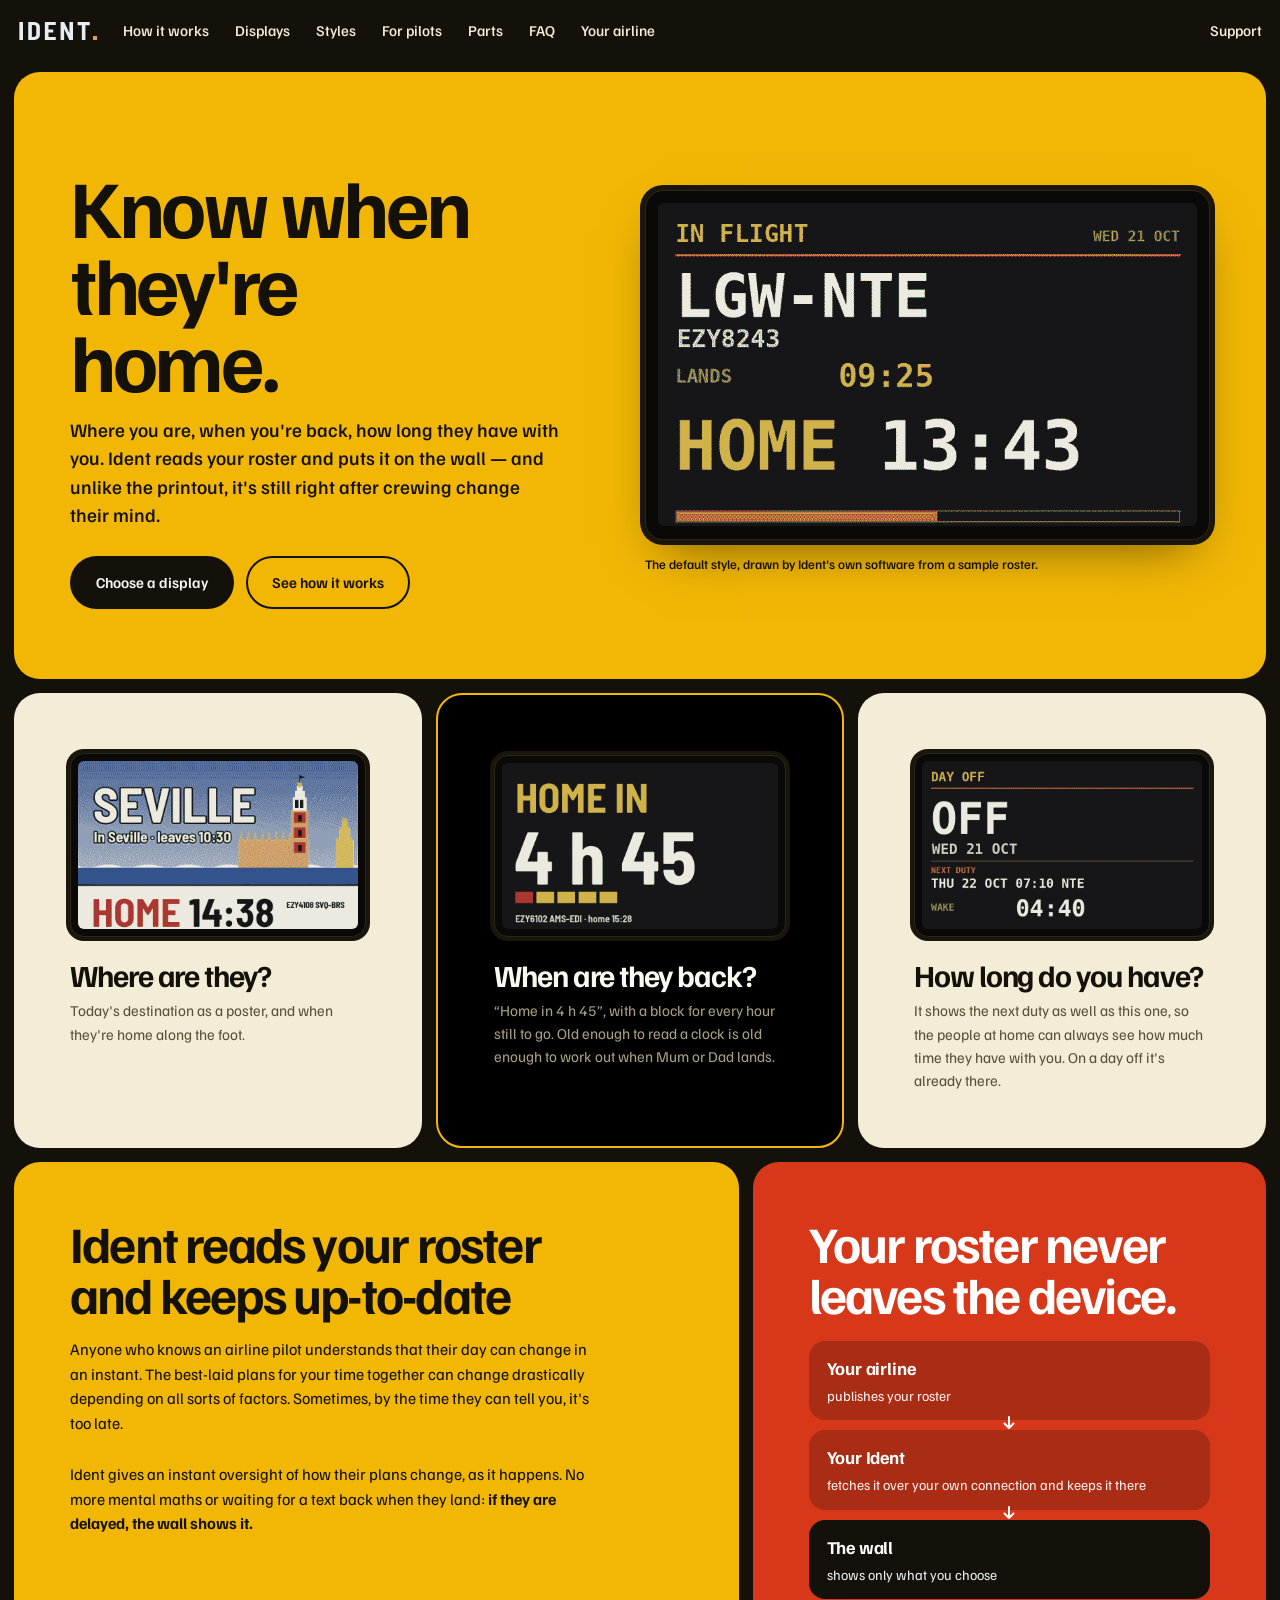
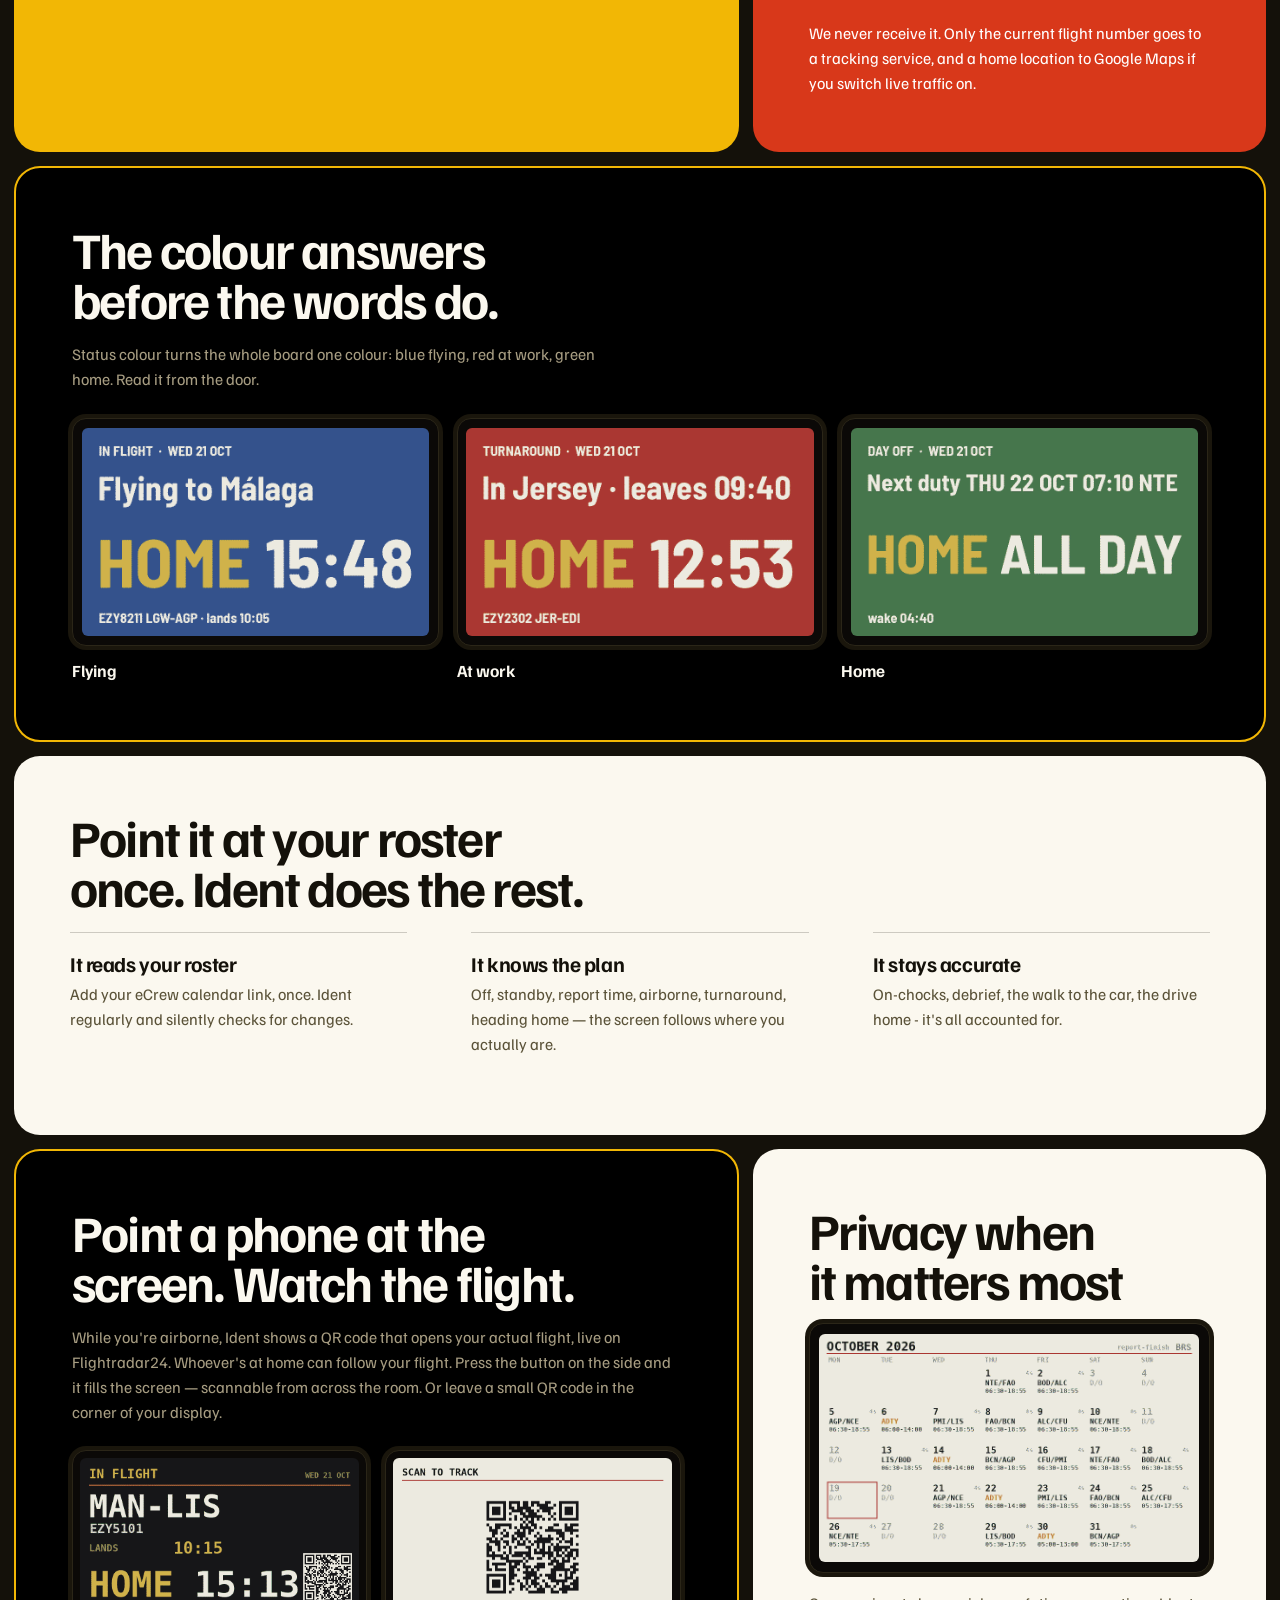
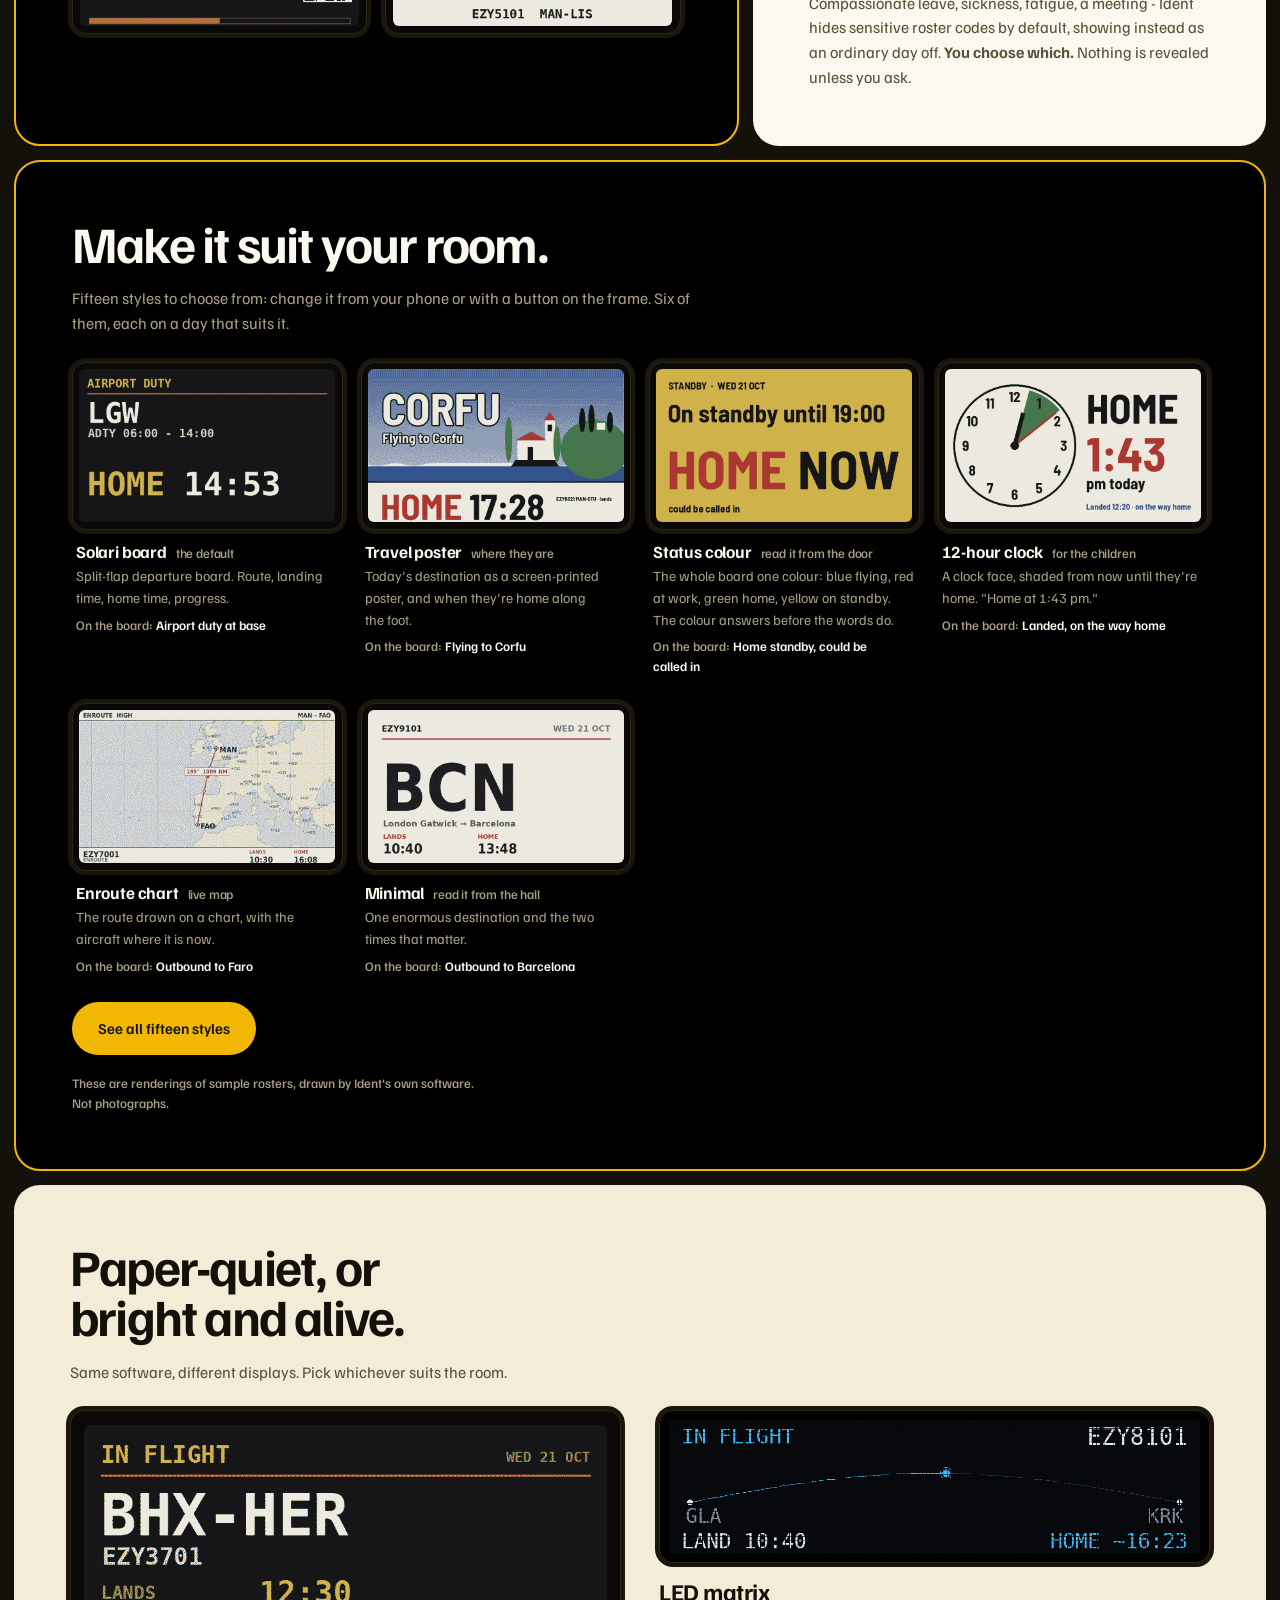
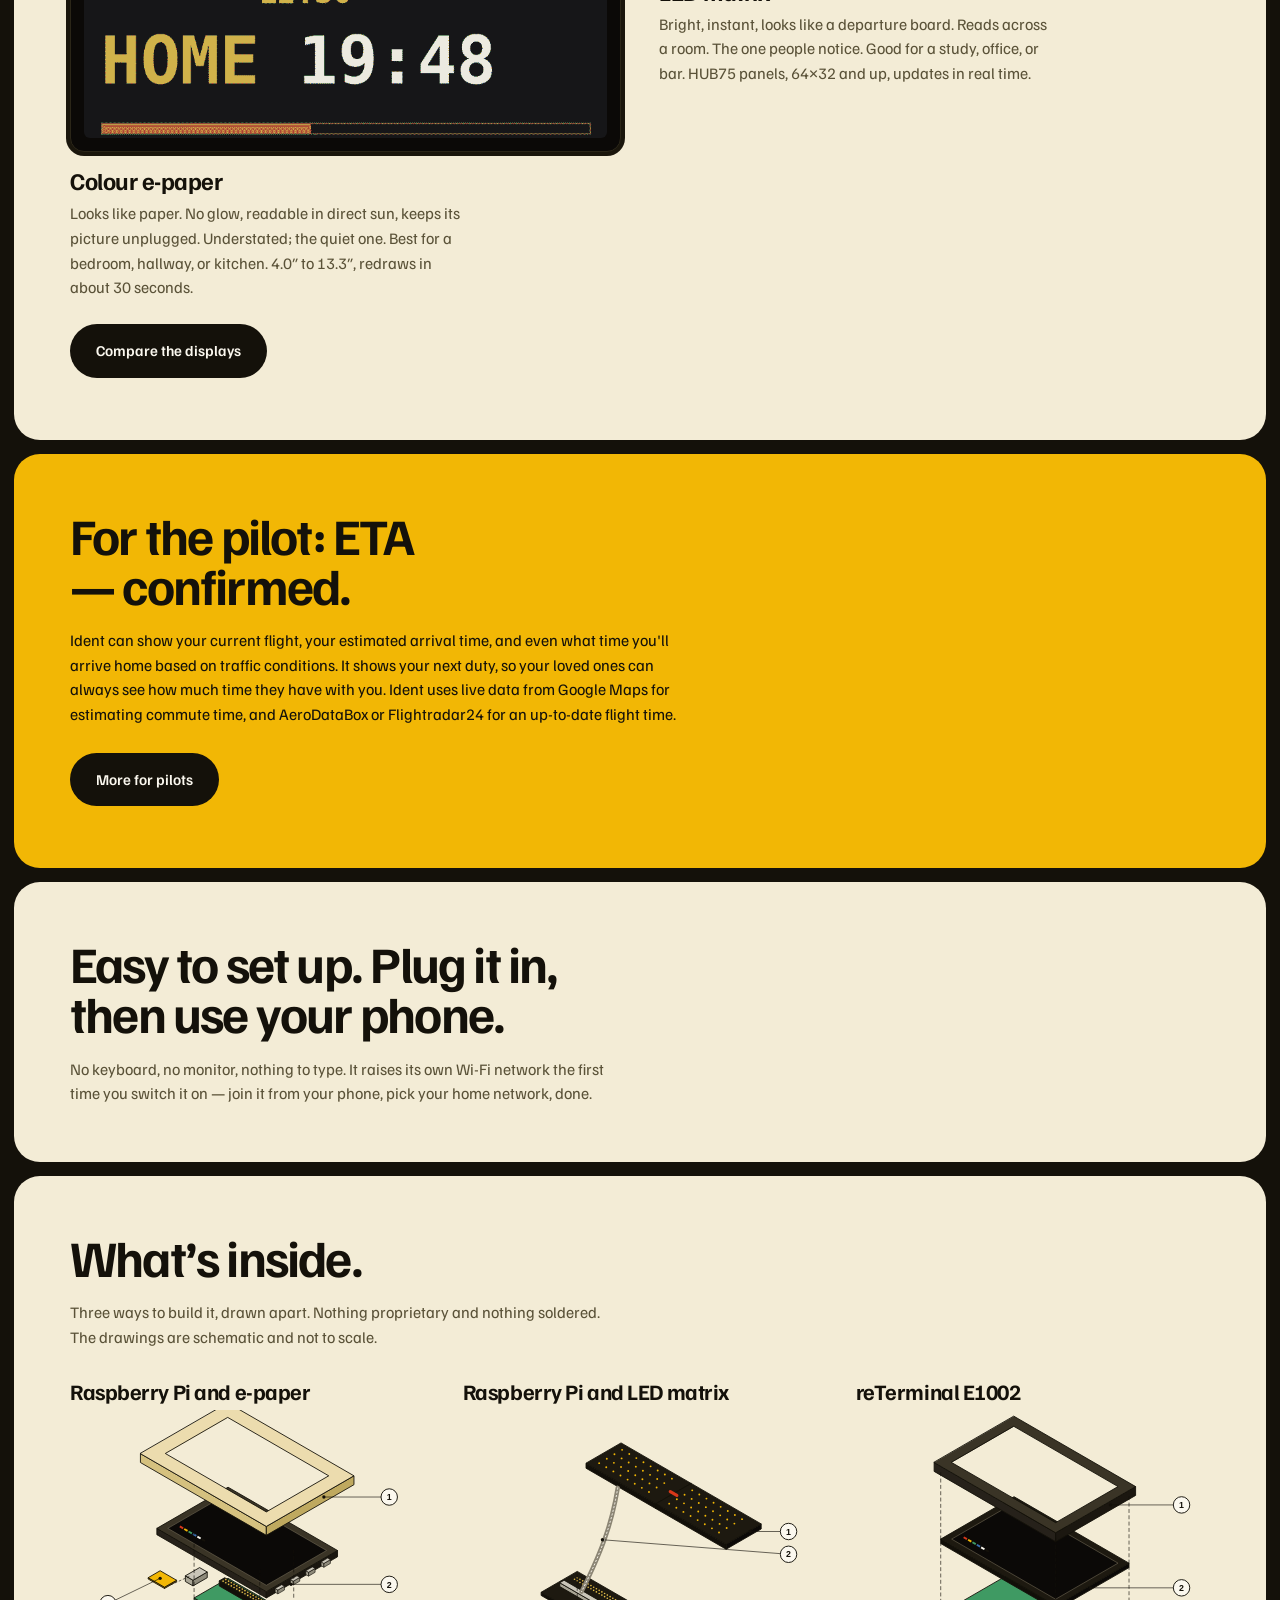
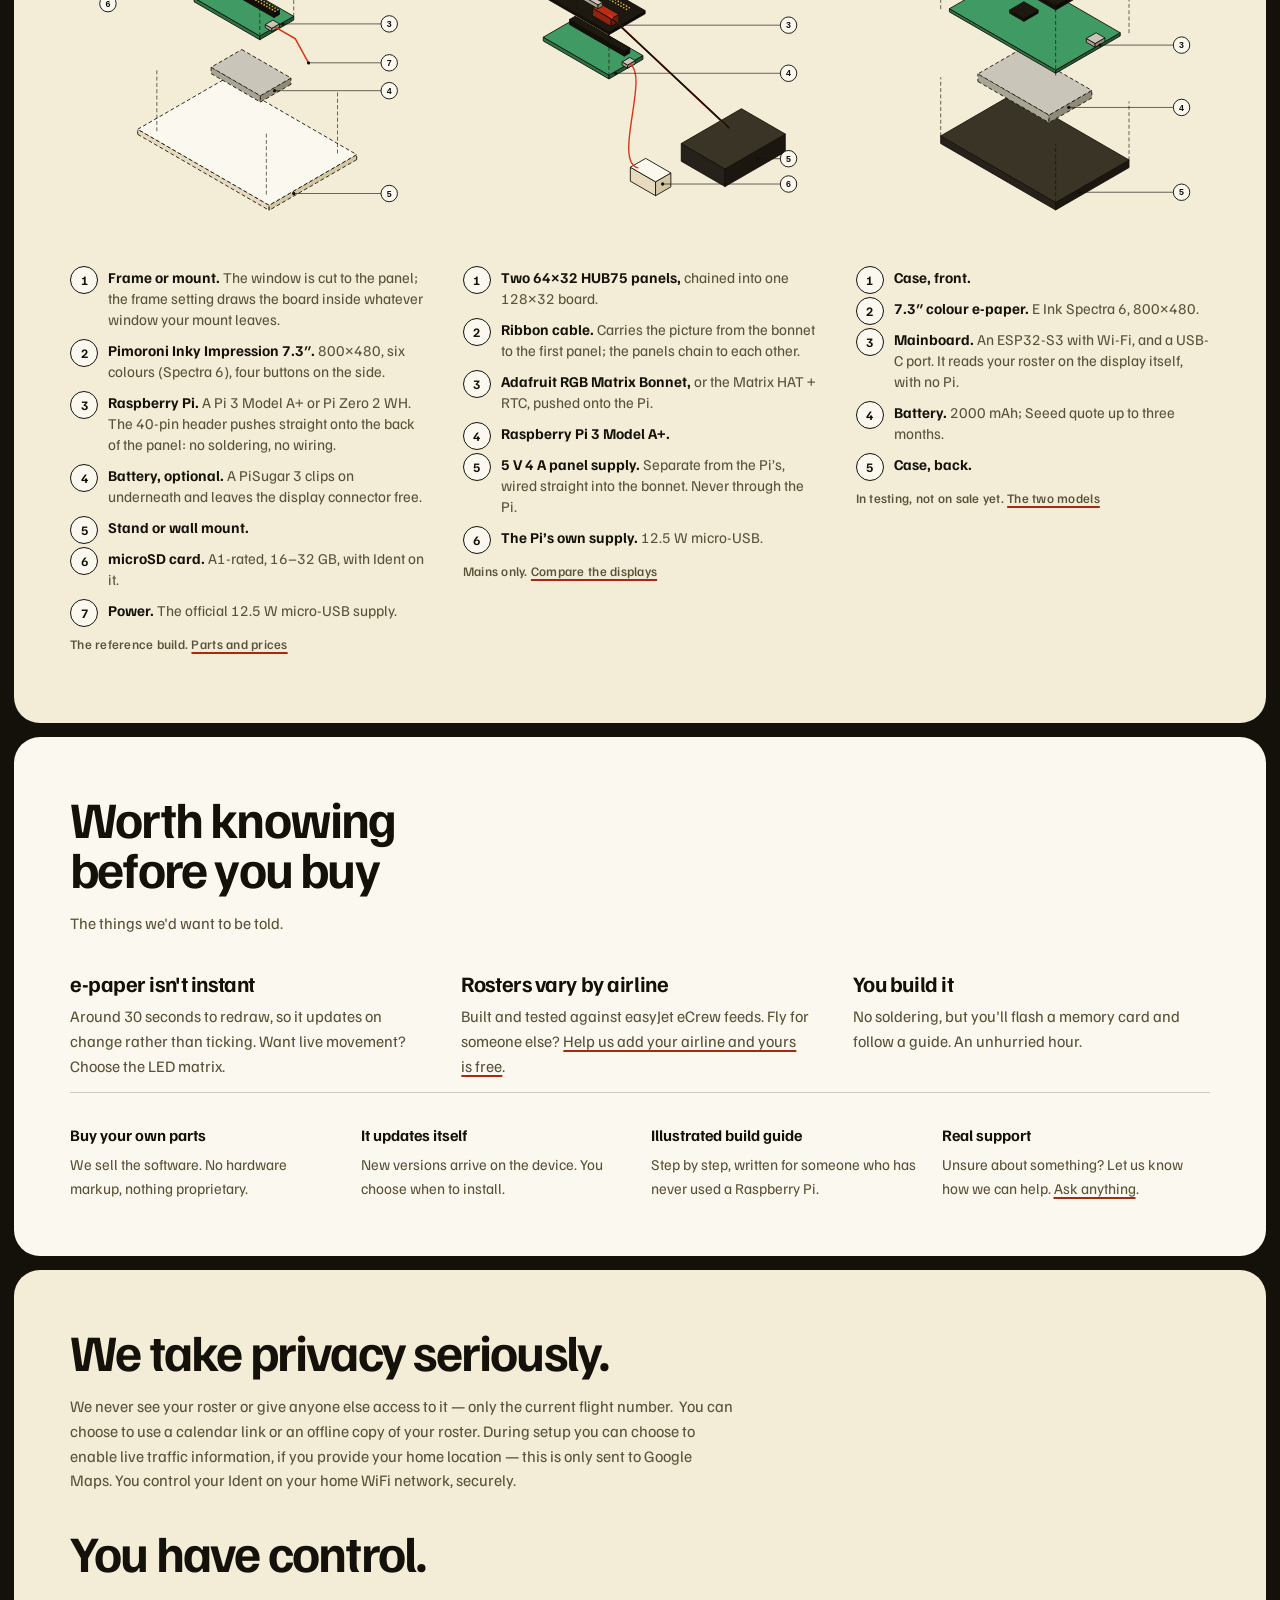
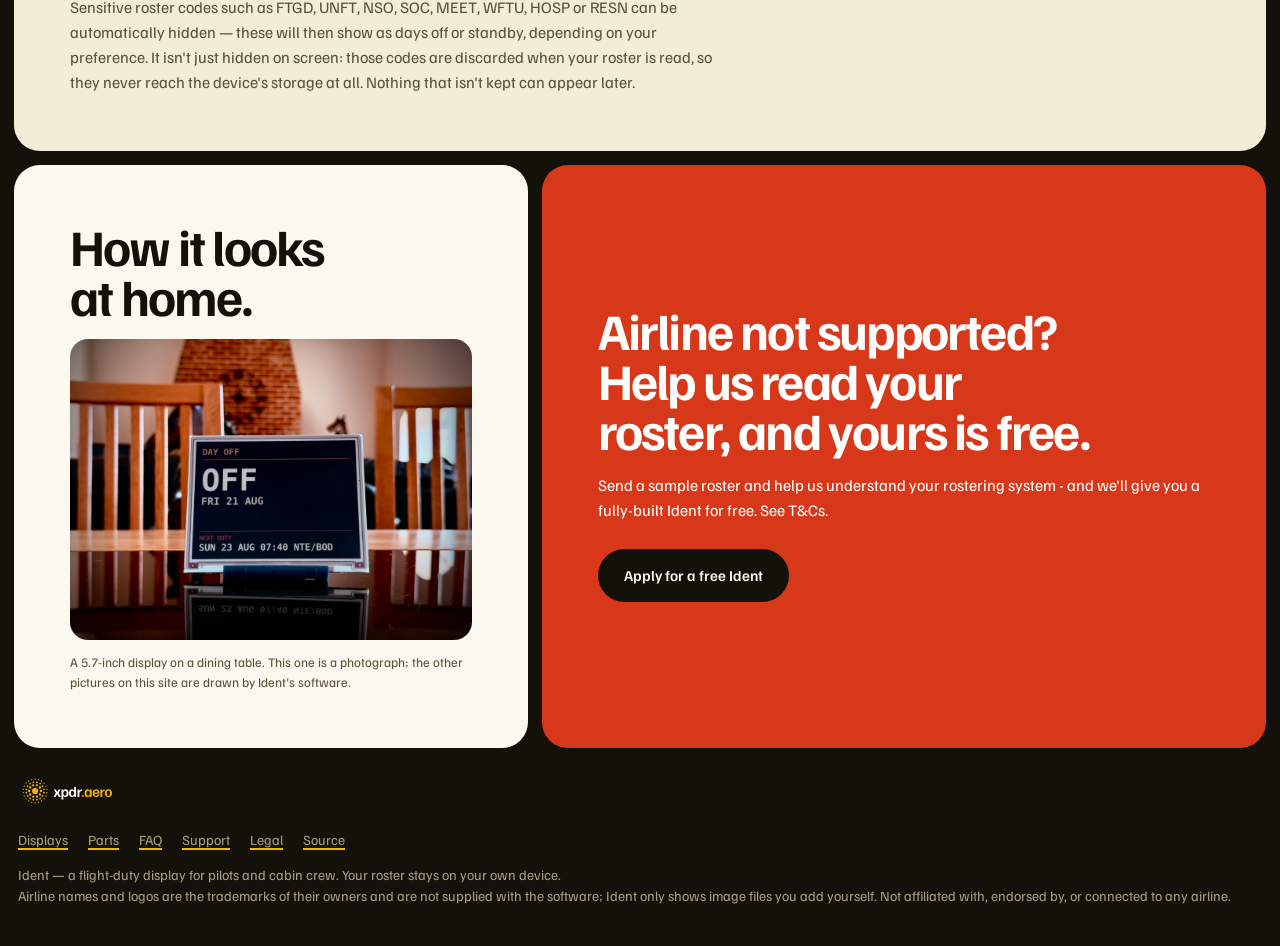
==== commit 1d01442e: "Shorter home page, styles and pilots pages, technical exploded views Copied from the ident repo (doc" ====
--- a/index.html
+++ b/index.html
@@ -16,10 +16,11 @@
 <body>
 
 <nav><div class="wrap">
-  <a class="brand" href="/"><img src="/img/ident-wordmark.svg" alt="Ident" width="70" height="16"></a>
-  <a class="l" href="#how">How it works</a>
+  <a class="brand" href="index.html"><img src="/img/ident-wordmark.svg" alt="Ident" width="70" height="16"></a>
+  <a class="l" href="index.html#how">How it works</a>
   <a class="l" href="displays.html">Displays</a>
-  <a class="l" href="#styles">Styles</a>
+  <a class="l" href="styles.html">Styles</a>
+  <a class="l" href="pilots.html">For pilots</a>
   <a class="l" href="parts.html">Parts</a>
   <a class="l" href="faq.html">FAQ</a>
   <a class="l" href="airlines.html">Your airline</a>
@@ -112,125 +113,40 @@
 
 <section class="c12 dark" id="styles"><div class="wrap">
   <h2 class="reveal">Make it suit your room.</h2>
-  <p class="sub">Fifteen styles to choose from: change it from your phone or with a button on the frame. Each is shown here on a day that suits it.</p>
-  <div class="styles">
-    <figure class="sty"><figure class="dev "><img src="img/scenes/g_board_solari.png" alt="The Solari board on an airport duty day at Gatwick, 06:00 to 14:00, home 14:53" width="1600" height="960" loading="lazy"></figure>
+  <p class="sub">Fifteen styles to choose from: change it from your phone or with a button on the frame. Six of them, each on a day that suits it.</p>
+  <div class="styles"><figure class="sty"><figure class="dev "><img src="img/scenes/g_board_solari.png" alt="The Solari board on an airport duty day at Gatwick, 06:00 to 14:00, home 14:53" width="1600" height="960" loading="lazy"></figure>
       <figcaption><h3>Solari board <span>the default</span></h3><p>Split-flap departure board. Route, landing time, home time, progress.</p><p class="on">Airport duty at base</p></figcaption></figure>
-    <figure class="sty"><figure class="dev "><img src="img/scenes/g_boarding.png" alt="The boarding pass style on a flight from Bristol to Palma" width="1600" height="960" loading="lazy"></figure>
-      <figcaption><h3>Boarding pass <span>your airline's logo</span></h3><p>Upload your airline's logo for the header; until then it carries a plain aircraft mark.</p><p class="on">Outbound to Palma</p></figcaption></figure>
+    <figure class="sty"><figure class="dev "><img src="img/scenes/g_poster.png" alt="The travel poster style: Corfu, with home 17:28 along the foot" width="1600" height="960" loading="lazy"></figure>
+      <figcaption><h3>Travel poster <span>where they are</span></h3><p>Today's destination as a screen-printed poster, and when they're home along the foot.</p><p class="on">Flying to Corfu</p></figcaption></figure>
     <figure class="sty"><figure class="dev "><img src="img/scenes/g_status.png" alt="The status colour style in yellow: on standby until 19:00, home now, could be called in" width="1600" height="960" loading="lazy"></figure>
       <figcaption><h3>Status colour <span>read it from the door</span></h3><p>The whole board one colour: blue flying, red at work, green home, yellow on standby. The colour answers before the words do.</p><p class="on">Home standby, could be called in</p></figcaption></figure>
-    <figure class="sty"><figure class="dev "><img src="img/scenes/g_poster.png" alt="The travel poster style: Corfu, with home 17:28 along the foot" width="1600" height="960" loading="lazy"></figure>
-      <figcaption><h3>Travel poster <span>where they are</span></h3><p>Today's destination as a screen-printed poster, and when they're home along the foot.</p><p class="on">Flying to Corfu</p></figcaption></figure>
-    <figure class="sty"><figure class="dev "><img src="img/scenes/g_sky.png" alt="The sky style with the aircraft on its way from Edinburgh to Alicante, home 16:53" width="1600" height="960" loading="lazy"></figure>
-      <figcaption><h3>Sky <span>outside the window</span></h3><p>The sky at this hour, the aircraft on its way, and the time they're home.</p><p class="on">Flying to Alicante</p></figcaption></figure>
     <figure class="sty"><figure class="dev "><img src="img/scenes/g_clock.png" alt="The 12-hour clock style: home at 1:43 pm today" width="1600" height="960" loading="lazy"></figure>
       <figcaption><h3>12-hour clock <span>for the children</span></h3><p>A clock face, shaded from now until they're home. "Home at 1:43 pm."</p><p class="on">Landed, on the way home</p></figcaption></figure>
-    <figure class="sty"><figure class="dev "><img src="img/scenes/g_countdown.png" alt="The countdown style: home in 2 hours 15 minutes" width="1600" height="960" loading="lazy"></figure>
-      <figcaption><h3>Countdown <span>how long now</span></h3><p>"Home in 2 h 15", with a block for every hour still to go.</p><p class="on">A turnaround in Geneva</p></figcaption></figure>
+    <figure class="sty"><figure class="dev "><img src="img/scenes/g_chart.png" alt="The enroute chart style with the aircraft on its way from Manchester to Faro" width="1600" height="960" loading="lazy"></figure>
+      <figcaption><h3>Enroute chart <span>live map</span></h3><p>The route drawn on a chart, with the aircraft where it is now.</p><p class="on">Outbound to Faro</p></figcaption></figure>
     <figure class="sty"><figure class="dev "><img src="img/scenes/g_minimal.png" alt="The minimal style: BCN in huge letters, with landing and home times" width="1600" height="960" loading="lazy"></figure>
       <figcaption><h3>Minimal <span>read it from the hall</span></h3><p>One enormous destination and the two times that matter.</p><p class="on">Outbound to Barcelona</p></figcaption></figure>
-    <figure class="sty"><figure class="dev "><img src="img/scenes/g_timeline.png" alt="The duty timeline style: Gatwick to Menorca and back as one bar with a marker for now" width="1600" height="960" loading="lazy"></figure>
-      <figcaption><h3>Duty timeline <span>long days</span></h3><p>The whole duty as one bar, with a marker showing where you are in it.</p><p class="on">A Menorca day, mid-sector</p></figcaption></figure>
-    <figure class="sty"><figure class="dev "><img src="img/scenes/g_board_rail.png" alt="The departure board in blue, on a turnaround in Dubrovnik, home 18:03" width="1600" height="960" loading="lazy"></figure>
-      <figcaption><h3>Board colours <span>your choice</span></h3><p>The departure board in amber, yellow, or white on railway blue for rooms where black would shout.</p><p class="on">A turnaround in Dubrovnik</p></figcaption></figure>
-    <figure class="sty"><figure class="dev "><img src="img/scenes/g_swiss.png" alt="The Swiss style the night before an early start: next duty Belfast to Bristol, home 09:48" width="1600" height="960" loading="lazy"></figure>
-      <figcaption><h3>Swiss <span>typographic</span></h3><p>White, gridded, restrained. More poster than gadget.</p><p class="on">The night before an early start</p></figcaption></figure>
-    <figure class="sty"><figure class="dev "><img src="img/scenes/g_dial.png" alt="The 24-hour dial style on a day flying to Prague and Zurich" width="1600" height="960" loading="lazy"></figure>
-      <figcaption><h3>24-hour dial <span>the day at a glance</span></h3><p>The whole day on one clock face: duty, flying and home, with a hand for now.</p><p class="on">A Prague and Zurich day</p></figcaption></figure>
-    <figure class="sty"><figure class="dev "><img src="img/scenes/g_strips.png" alt="The flight strips style on a four-sector day from Bristol to Lisbon and Bordeaux" width="1600" height="960" loading="lazy"></figure>
-      <figcaption><h3>Flight strips <span>the whole day</span></h3><p>Every sector as a controller's strip, with off and on times.</p><p class="on">Lisbon and Bordeaux</p></figcaption></figure>
-    <figure class="sty"><figure class="dev "><img src="img/scenes/g_chart.png" alt="The enroute chart style with the aircraft on its way from Manchester to Faro" width="1600" height="960" loading="lazy"></figure>
-      <figcaption><h3>Enroute chart <span>live map</span></h3><p>The route drawn on a chart, with the aircraft where it is now.</p><p class="on">Outbound to Faro</p></figcaption></figure>
-    <figure class="sty"><figure class="dev "><img src="img/scenes/g_greatcircle.png" alt="The great circle map style with the aircraft on its way from Gatwick to Nice" width="1600" height="960" loading="lazy"></figure>
-      <figcaption><h3>Great circle <span>live map, after dark</span></h3><p>The same map on deep blue, with landing and home along the foot.</p><p class="on">Outbound to Nice</p></figcaption></figure>
-  </div>
-  <p class="rnd" style="margin-top:22px">The display pictures on this page are renderings of sample rosters, drawn by Ident's own software; each shows a different flight or kind of day (the row of four sizes is one flight at four sizes). The phone pictures are screenshots of the control panel, and one picture further down is a photograph, marked as one.</p>
+  </div>
+  <div class="cta" style="margin-top:26px"><a class="btn primary" href="styles.html">See all fifteen styles</a></div>
+  <p class="rnd" style="margin-top:18px">These are renderings of sample rosters, drawn by Ident's own software. Not photographs.</p>
 </div></section>
 
 <section class="c12 cream"><div class="wrap">
-  <h2 class="reveal">Paper-quiet.</h2>
-  <p class="sub" style="max-width:66ch">E-paper looks like paper. No glow, readable in direct sun, keeps its picture unplugged. Understated; the quiet one. Best for a bedroom, hallway, or kitchen. Four sizes<span class="scale-note">, drawn here roughly to scale</span>.</p>
-  <div class="sizes">
-    <figure class="size" style="--w:3.33"><figure class="dev "><img src="img/scenes/size_4_0.png" alt="A 4.0 inch e-paper panel showing the Solari board in flight, Birmingham to Heraklion" width="1200" height="800" loading="lazy"></figure><figcaption>4.0″</figcaption></figure>
-    <figure class="size" style="--w:4.56"><figure class="dev "><img src="img/scenes/size_5_7.png" alt="A 5.7 inch e-paper panel showing the Solari board in flight, Birmingham to Heraklion" width="1200" height="896" loading="lazy"></figure><figcaption>5.7″</figcaption></figure>
-    <figure class="size" style="--w:6.26"><figure class="dev "><img src="img/scenes/size_7_3.png" alt="A 7.3 inch e-paper panel showing the Solari board in flight, Birmingham to Heraklion" width="1600" height="960" loading="lazy"></figure><figcaption>7.3″</figcaption></figure>
-    <figure class="size" style="--w:10.64"><figure class="dev "><img src="img/scenes/size_13_3.png" alt="A 13.3 inch e-paper panel showing the Solari board in flight, Birmingham to Heraklion" width="1600" height="1200" loading="lazy"></figure><figcaption>13.3″</figcaption></figure>
-  </div>
-  <p class="meta" style="margin-top:18px">4.0″ · 5.7″ · 7.3″ · 13.3″ · redraws in about 30 seconds</p>
-</div></section>
-
-<section class="c12 dark"><div class="wrap">
-  <h2 class="reveal">Bright and alive.</h2>
-  <p class="sub" style="max-width:66ch">The LED matrix is bright, instant, and looks like a departure board. Reads across a room. The one people notice. Good for a study, office, or bar.</p>
-  <div class="leds">
-    <figure class="led w1"><figure class="dev ledf"><img src="img/scenes/led_128x32_krakow.png" alt="A 128 by 32 LED matrix panel: IN FLIGHT, EZY8101, a route arc from Glasgow to Krakow, land and home times" width="1024" height="256" loading="lazy"></figure><figcaption>128×32 · in flight, Glasgow to Krakow</figcaption></figure>
-    <figure class="led w2"><figure class="dev ledf"><img src="img/scenes/led_64x32_venice.png" alt="A 64 by 32 LED matrix panel: flight EZY2901 from Bristol to Venice, land and home times" width="1024" height="512" loading="lazy"></figure><figcaption>64×32 · in flight, Bristol to Venice</figcaption></figure>
-    <figure class="led w3"><figure class="dev ledf"><img src="img/scenes/led_128x32_marrakech.png" alt="A 128 by 32 LED matrix panel on a turnaround in Marrakech, with the departure time and home time" width="1024" height="256" loading="lazy"></figure><figcaption>128×32 · turnaround in Marrakech</figcaption></figure>
-    <figure class="led w4"><figure class="dev ledf"><img src="img/scenes/led_64x32_naples.png" alt="A 64 by 32 LED matrix panel on a turnaround in Naples, with the departure time and home time" width="1024" height="512" loading="lazy"></figure><figcaption>64×32 · turnaround in Naples</figcaption></figure>
-  </div>
-  <p class="meta" style="margin-top:18px">HUB75 panels · 64×32 and up · updates in real time</p>
-  <p class="sub" style="margin:18px 0 0">Not sure? <a href="displays.html">Compare the displays</a>, including what to avoid.</p>
-</div></section>
-
-<section class="c12 saf" id="pilots"><div class="wrap">
+  <h2 class="reveal">Paper-quiet, or bright and alive.</h2>
+  <p class="sub" style="max-width:66ch">Same software, different displays. Pick whichever suits the room.</p>
+  <div class="twokinds">
+    <figure><figure class="dev"><img src="img/scenes/size_7_3.png" alt="A 7.3 inch e-paper panel showing the Solari board in flight from Birmingham to Heraklion" width="1600" height="960" loading="lazy"></figure>
+      <figcaption><h3>Colour e-paper</h3><p>Looks like paper. No glow, readable in direct sun, keeps its picture unplugged. Understated; the quiet one. Best for a bedroom, hallway, or kitchen. 4.0&Prime; to 13.3&Prime;, redraws in about 30 seconds.</p></figcaption></figure>
+    <figure><figure class="dev ledf"><img src="img/scenes/led_128x32_krakow.png" alt="A 128 by 32 LED matrix panel: in flight from Glasgow to Krakow, land and home times" width="1024" height="256" loading="lazy"></figure>
+      <figcaption><h3>LED matrix</h3><p>Bright, instant, looks like a departure board. Reads across a room. The one people notice. Good for a study, office, or bar. HUB75 panels, 64&times;32 and up, updates in real time.</p></figcaption></figure>
+  </div>
+  <div class="cta" style="margin-top:24px"><a class="btn primary" href="displays.html">Compare the displays</a></div>
+</div></section>
+
+<section class="c12 saf"><div class="wrap">
   <h2 class="reveal">For the pilot: ETA &mdash; confirmed.</h2>
   <p class="sub" style="max-width:70ch">Ident can show your current flight, your estimated arrival time, and even what time you'll arrive home based on traffic conditions. It shows your next duty, so your loved ones can always see how much time they have with you. Ident uses live data from Google Maps for estimating commute time, and AeroDataBox or Flightradar24 for an up-to-date flight time.</p>
-</div></section>
-
-<section class="c12 paper"><div class="wrap">
-  <h2 class="reveal">Changes on report? No problem.</h2>
-  <p class="sub">The board re-reads your roster regularly. When it moves, it moves.</p>
-  <div class="ruled "><div><h3>Called from standby?</h3><p>It's on the wall before you've finished packing. No group chat, no relay.</p></div><div><h3>Delayed?</h3><p>Landing and home times slide with the day. Nobody's working off this morning's plan.</p></div><div><h3>Know you're free</h3><p>Days off and early starts show days ahead &mdash; the rest of the family can plan without asking.</p></div><div><h3>They know when to call</h3><p>Airborne, turnaround, or already driving. No worrying about whether you can talk.</p></div><div><h3>Tomorrow, from the bedside</h3><p>Report time and where you're going. The two things worth knowing before lights out.</p></div><div><h3>The kids can read it</h3><p>Big destination, plain times. Old enough to read a clock is old enough to work out when Mum or Dad lands.</p></div></div>
-</div></section>
-
-<section class="c7 cream"><div class="wrap">
-  <h2 class="reveal">Ident shows everything you need for the day.</h2>
-  <p class="sub">If you tell Ident how long you take to get ready, Ident gives you an alarm time to set. Ninety minutes before report, or whatever your morning actually takes. When crewing move your report time, the wake time moves with it. Optionally counts the journey to report as well &mdash; so if you need to get to your base before day 1, Ident accounts for the extra commute time.</p>
-  <h3 class="lede" style="margin-bottom:8px">The question before the light goes off.</h3>
-  <p class="sub" style="margin:0">Press the button on the frame and the next duty comes up: the date, where you're going, what time to be awake and what time to report. On a day off it's already there.</p>
-</div></section>
-
-<section class="c5 dark" style="align-self:stretch"><div class="wrap" style="display:flex;flex-direction:column;justify-content:center;height:100%">
-  <figure class="dev "><img src="img/scenes/nextduty_wake.png" alt="The next-duty card showing THU 22 OCT, NTE, WAKE 04:40 and REPORT 06:10" width="1600" height="960" loading="lazy"></figure>
-  <p class="rnd" style="margin-top:14px">The next-duty card, with wake time and report time.</p>
-</div></section>
-
-<section class="c12 paper"><div class="wrap">
-  <h2 class="reveal">Commuter? Add your positioning flights.</h2>
-  <p class="sub">Ident makes your planning a little easier.</p>
-  <div class="ruled "><div><h3>Type the flight number</h3><p>Living in Amsterdam, based at Gatwick? Add the 05:00 AMS–LGW and Ident looks up the route and times itself. Two boxes, once.</p></div><div><h3>It becomes part of the day</h3><p>The board follows you out of Amsterdam, then hands over to the roster duty when you report. At home they see one continuous day, not a gap.</p></div><div><h3>Anything off-roster works</h3><p>Deadheading, a night before at a crashpad, the flight home on leave. If it has a flight number, it can go on the board.</p></div><div><h3>All of your travel included</h3><p>Ten minutes from the crashpad mid-block; a two-hour flight home after the last sector. Set both, and the home time is right on the day it matters.</p></div></div>
-</div></section>
-
-<section id="app" class="c12 paper"><div class="wrap">
-  <h2 class="reveal">Control by app.</h2>
-  <p class="sub">Everything is set from your phone: the style, the lettering, your
-    commute, the battery. Add it to your home screen once and it opens full screen with
-    its own icon &mdash; no App Store, nothing to update.</p>
-  <div class="gal">
-    <div class="navbtns">
-      <button type="button" aria-label="Previous screen" onclick="railScroll(-1,'railApp')"><svg viewBox="0 0 16 16" width="16" height="16" aria-hidden="true"><path d="M13 8H3m4.5-4.5L3 8l4.5 4.5" fill="none" stroke="currentColor" stroke-width="2" stroke-linecap="round" stroke-linejoin="round"/></svg></button>
-      <button type="button" aria-label="Next screen" onclick="railScroll(1,'railApp')"><svg viewBox="0 0 16 16" width="16" height="16" aria-hidden="true"><path d="M3 8h10M8.5 3.5 13 8l-4.5 4.5" fill="none" stroke="currentColor" stroke-width="2" stroke-linecap="round" stroke-linejoin="round"/></svg></button>
-    </div>
-    <div class="rail" id="railApp">
-      <div class="slide phone"><img loading="lazy" src="img/app/panel-wall.jpg" alt="The control panel on a phone, showing the wall as it is now: in flight, Gatwick to Nantes, landing 09:25, home 13:43" width="780" height="1688">
-        <div class="t"><h3>The wall, now</h3></div>
-        <p>A live copy of what's on the wall at home.</p></div>
-      <div class="slide phone"><img loading="lazy" src="img/app/panel-styles.jpg" alt="The style picker, a grid of previews of each style" width="780" height="1688">
-        <div class="t"><h3>Pick a style</h3></div>
-        <p>Tap a preview and the wall changes to match.</p></div>
-      <div class="slide phone"><img loading="lazy" src="img/app/panel-privacy.jpg" alt="The roster privacy settings, a list of duty codes grouped by type, each with a tick box" width="780" height="1688">
-        <div class="t"><h3>Only share as much as you choose</h3></div>
-        <p>Sickness, meetings and the rest show as an ordinary day off unless you tick them.</p></div>
-      <div class="slide phone"><img loading="lazy" src="img/app/panel-power.jpg" alt="The power settings: battery at 72 percent, how often to check, overnight sleep and low power mode" width="780" height="1688">
-        <div class="t"><h3>Plugged in or on battery</h3></div>
-        <p>Choose how often it checks, and see how long a charge should last.</p></div>
-      <div class="slide phone"><img loading="lazy" src="img/app/panel-frame.jpg" alt="The picture frame settings: window width and height in centimetres, inches or pixels" width="780" height="1688">
-        <div class="t"><h3>Fits your frame</h3></div>
-        <p>Measure the window in your mount and the board is drawn inside it.</p></div>
-    </div>
-    <div class="galhint">Scroll or swipe</div>
-  </div>
+  <div class="cta"><a class="btn primary" href="pilots.html">More for pilots</a></div>
 </div></section>
 
 <section class="c12 cream tile-setup"><div class="wrap">
@@ -238,98 +154,19 @@
   <p class="sub" style="max-width:60ch;margin-bottom:0">No keyboard, no monitor, nothing to type. It raises its own Wi-Fi network the first time you switch it on &mdash; join it from your phone, pick your home network, done.</p>
 </div></section>
 
-<section class="anatomy c12 cream"><div class="wrap">
-  <h2 class="reveal">Two parts. A memory card. Simple.</h2>
-  <p class="sub reveal">No enclosure to design, nothing proprietary, nothing soldered.
-    This is all you need.</p>
-
-  <div class="split" style="align-items:start;gap:40px">
-    <div class="sticky">
-      <div class="explode open" id="explode">
-        <span class="hint">scroll to separate</span>
-        <svg viewBox="0 -50 790 610" role="img"
-             aria-label="Exploded view: the e-paper screen, the display board, a Raspberry Pi Zero and the stand, separating into layers">
-          <defs>
-            <linearGradient id="gscreen" x1="0" y1="0" x2="0" y2="1">
-              <stop offset="0" stop-color="#2b3346"/><stop offset="1" stop-color="#161b26"/>
-            </linearGradient>
-          </defs>
-
-          <!-- screen -->
-          <g class="lyr l-screen">
-            <g transform="translate(150,60)">
-              <rect x="0" y="0" width="320" height="200" rx="6" fill="#e9e7e0" stroke="#c9c6bd" stroke-width="2"/>
-              <rect x="12" y="12" width="296" height="176" rx="3" fill="url(#gscreen)"/>
-              <text x="30" y="46" fill="#d8862f" font-family="monospace" font-size="15">DAY OFF</text>
-              <line x1="30" y1="56" x2="290" y2="56" stroke="#a5552c" stroke-width="2"/>
-              <text x="30" y="112" fill="#f2efe6" font-family="monospace" font-size="52" font-weight="bold">OFF</text>
-              <text x="30" y="140" fill="#f2efe6" font-family="monospace" font-size="17">FRI 21 AUG</text>
-              <text x="30" y="172" fill="#f2efe6" font-family="monospace" font-size="13">SUN 23 AUG  NTE/BOD</text>
-            </g>
-            <text class="lbl" x="500" y="120" fill="var(--ink)" font-size="15" font-weight="600">Colour e-paper</text>
-            <text class="lbl" x="500" y="142" fill="var(--muted)" font-size="12.5">Holds its image unpowered</text>
-          </g>
-
-          <!-- display board -->
-          <g class="lyr l-panel">
-            <g transform="translate(150,190)">
-              <rect x="0" y="0" width="320" height="120" rx="6" fill="#1c1c1f" stroke="#000" stroke-width="1.5"/>
-              <rect x="300" y="14" width="14" height="16" rx="3" fill="#cfcfd4"/>
-              <rect x="300" y="42" width="14" height="16" rx="3" fill="#cfcfd4"/>
-              <rect x="300" y="70" width="14" height="16" rx="3" fill="#cfcfd4"/>
-              <rect x="300" y="98" width="14" height="16" rx="3" fill="#cfcfd4"/>
-              <rect x="120" y="96" width="70" height="22" rx="2" fill="#c9761f"/>
-              <text x="16" y="30" fill="#8a8a92" font-size="11" font-family="monospace">display board</text>
-            </g>
-            <text class="lbl" x="500" y="236" fill="var(--ink)" font-size="15" font-weight="600">Four buttons</text>
-            <text class="lbl" x="500" y="258" fill="var(--muted)" font-size="12.5">Style, next duty, scan-to-track</text>
-          </g>
-
-          <!-- pi zero -->
-          <g class="lyr l-pi">
-            <g transform="translate(232,268)">
-              <rect x="0" y="0" width="156" height="66" rx="5" fill="#1f6b34" stroke="#14481f" stroke-width="1.5"/>
-              <rect x="10" y="6" width="136" height="10" rx="2" fill="#2b2b2f"/>
-              <rect x="52" y="26" width="34" height="26" rx="3" fill="#3b3b40"/>
-              <circle cx="128" cy="42" r="7" fill="#9ad3a6" opacity=".7"/>
-              <text x="10" y="60" fill="#bfe6c6" font-size="9" font-family="monospace">Pi Zero 2 W</text>
-            </g>
-            <text class="lbl" x="500" y="312" fill="var(--ink)" font-size="15" font-weight="600">Raspberry Pi Zero</text>
-            <text class="lbl" x="500" y="334" fill="var(--muted)" font-size="12.5">Pushes onto the header. No soldering</text>
-          </g>
-
-          <!-- stand -->
-          <g class="lyr l-stand">
-            <g transform="translate(258,344)">
-              <path d="M0 40 L52 0 L104 40 Z" fill="none" stroke="#8a8f98" stroke-width="9" stroke-linejoin="round"/>
-            </g>
-            <text class="lbl" x="500" y="392" fill="var(--ink)" font-size="15" font-weight="600">Stand or frame</text>
-            <text class="lbl" x="500" y="414" fill="var(--muted)" font-size="12.5">Desk stand, or hang it on a wall</text>
-          </g>
-        </svg>
-      </div>
-    </div>
-
-    <div class="steps">
-      <div class="step"><div class="card reveal">
-        <h3>The computer</h3>
-        <p>A Raspberry Pi Zero, about the size of a stick of gum, plugged directly into the display. That's the assembly - no soldering, no wiring.</p>
-      </div></div>
-      <div class="step"><div class="card reveal">
-        <h3>Four buttons</h3>
-        <p>On the edge of the frame, reachable with the display hung on a wall.
-          Power, change styles, QR code, and tomorrow's duty.</p>
-      </div></div>
-      <div class="step"><div class="card reveal">
-        <h3>The panel</h3>
-        <p>Colour e-paper, like a Kindle. It holds its picture with the power
-          off, and never glows at you in the dark.</p>
-      </div></div>
-      <div class="step"><div class="card reveal">
-        <h3>Customised to your needs</h3>
-        <p>Not only can you choose from different display styles - choose a larger ePaper display, or try an LED matrix display for a real departure board look.</p>
-      </div></div>
-    </div>
+<section class="c12 cream inside" id="inside"><div class="wrap">
+  <h2 class="reveal">What&rsquo;s inside.</h2>
+  <p class="sub" style="max-width:62ch">Three ways to build it, drawn apart. Nothing proprietary and nothing soldered. The drawings are schematic and not to scale.</p>
+  <div class="builds">
+    <article class="build"><h3>Raspberry Pi and e-paper</h3>
+      <img src="img/inside-epaper.svg" alt="Exploded view of the Raspberry Pi and e-paper build: frame, Inky Impression panel, Raspberry Pi with its header on the back of the panel, optional battery and stand, with the microSD card and power lead beside" width="560" height="700" loading="lazy">
+      <ol class="parts"><li><b>Frame or mount.</b> The window is cut to the panel; the frame setting draws the board inside whatever window your mount leaves.</li><li><b>Pimoroni Inky Impression 7.3″.</b> 800×480, six colours (Spectra 6), four buttons on the side.</li><li><b>Raspberry Pi.</b> A Pi 3 Model A+ or Pi Zero 2 WH. The 40-pin header pushes straight onto the back of the panel: no soldering, no wiring.</li><li><b>Battery, optional.</b> A PiSugar 3 clips on underneath and leaves the display connector free.</li><li><b>Stand or wall mount.</b> </li><li><b>microSD card.</b> A1-rated, 16&ndash;32&nbsp;GB, with Ident on it.</li><li><b>Power.</b> The official 12.5&nbsp;W micro-USB supply.</li></ol><p class="meta">The reference build. <a href="parts.html#reference">Parts and prices</a></p></article>
+    <article class="build"><h3>Raspberry Pi and LED matrix</h3>
+      <img src="img/inside-led.svg" alt="Exploded view of the LED matrix build: two 64 by 32 panels chained, a ribbon cable, a matrix bonnet on a Raspberry Pi, a separate 5 volt panel supply and the Pi's own supply" width="560" height="700" loading="lazy">
+      <ol class="parts"><li><b>Two 64×32 HUB75 panels,</b> chained into one 128×32 board.</li><li><b>Ribbon cable.</b> Carries the picture from the bonnet to the first panel; the panels chain to each other.</li><li><b>Adafruit RGB Matrix Bonnet,</b> or the Matrix HAT + RTC, pushed onto the Pi.</li><li><b>Raspberry Pi 3 Model A+.</b> </li><li><b>5&nbsp;V 4&nbsp;A panel supply.</b> Separate from the Pi&rsquo;s, wired straight into the bonnet. Never through the Pi.</li><li><b>The Pi&rsquo;s own supply.</b> 12.5&nbsp;W micro-USB.</li></ol><p class="meta">Mains only. <a href="displays.html">Compare the displays</a></p></article>
+    <article class="build"><h3>reTerminal E1002</h3>
+      <img src="img/inside-reterminal.svg" alt="Exploded view of the Seeed reTerminal E1002: front case, colour e-paper panel, mainboard with ESP32-S3 and USB-C, battery and back case" width="560" height="700" loading="lazy">
+      <ol class="parts"><li><b>Case, front.</b> </li><li><b>7.3″ colour e-paper.</b> E Ink Spectra 6, 800×480.</li><li><b>Mainboard.</b> An ESP32-S3 with Wi-Fi, and a USB-C port. It reads your roster on the display itself, with no Pi.</li><li><b>Battery.</b> 2000&nbsp;mAh; Seeed quote up to three months.</li><li><b>Case, back.</b> </li></ol><p class="meta">In testing, not on sale yet. <a href="parts.html#reterminal">The two models</a></p></article>
   </div>
 </div></section>
 
@@ -369,8 +206,8 @@
 </div></section>
 
 <section class="c5 paper photo-tile"><div class="wrap">
-  <h2>A photograph, for once.</h2>
-  <figure class="real"><img src="img/photo/inky57_dining.jpg" alt="A 5.7 inch Ident on a dining table showing DAY OFF, FRI 21 AUG and the next duty on Sunday" loading="lazy" width="1024" height="768"><figcaption class="cap">The one photograph on this page: a 5.7-inch display on a dining table.</figcaption></figure>
+  <h2>How it looks at home.</h2>
+  <figure class="real"><img src="img/photo/inky57_dining.jpg" alt="A 5.7 inch Ident on a dining table showing DAY OFF, FRI 21 AUG and the next duty on Sunday" loading="lazy" width="1024" height="768"><figcaption class="cap">A 5.7-inch display on a dining table. This one is a photograph; the other pictures on this site are drawn by Ident's software.</figcaption></figure>
 </div></section>
 
 <section class="c7 red"><div class="wrap" style="display:flex;flex-direction:column;justify-content:center;height:100%">
--- a/style.css
+++ b/style.css
@@ -479,3 +479,19 @@
   .tablewrap{overflow:visible}
 }
 @media(max-width:700px){table:not(.keep-table) tr:has(> th){display:none}}
+
+/* ---- v4: what's inside, two kinds of display, shorter home ------------------- */
+.builds{display:grid;grid-template-columns:repeat(3,minmax(0,1fr));gap:clamp(22px,3vw,40px);margin-top:28px;align-items:start}
+@media(max-width:1000px){.builds{grid-template-columns:1fr;max-width:620px}}
+.build h3{font-size:1.375rem;letter-spacing:-.02em;margin:0 0 4px}
+.build img{display:block;width:100%;height:auto;margin:6px 0 14px}
+ol.parts{list-style:none;counter-reset:p;margin:0;padding:0;display:grid;gap:10px}
+ol.parts li{counter-increment:p;position:relative;padding-left:38px;font-size:.9375rem;line-height:1.4;color:var(--muted)}
+ol.parts li b{color:var(--ink);font-weight:700}
+ol.parts li::before{content:counter(p);position:absolute;left:0;top:-1px;width:26px;height:26px;border-radius:50%;border:1.5px solid var(--ink);background:var(--paper);color:var(--ink);font-weight:700;font-size:.8125rem;display:grid;place-items:center}
+.build .meta{margin-top:14px}
+.twokinds{display:grid;grid-template-columns:repeat(2,minmax(0,1fr));gap:clamp(22px,3vw,40px);margin-top:26px;align-items:start}
+@media(max-width:800px){.twokinds{grid-template-columns:1fr}}
+.twokinds figure{margin:0}.twokinds figcaption{padding-top:14px}
+.twokinds h3{font-size:1.5rem;letter-spacing:-.02em;margin:0 0 6px}
+.twokinds p{margin:0;color:var(--muted);max-width:44ch}
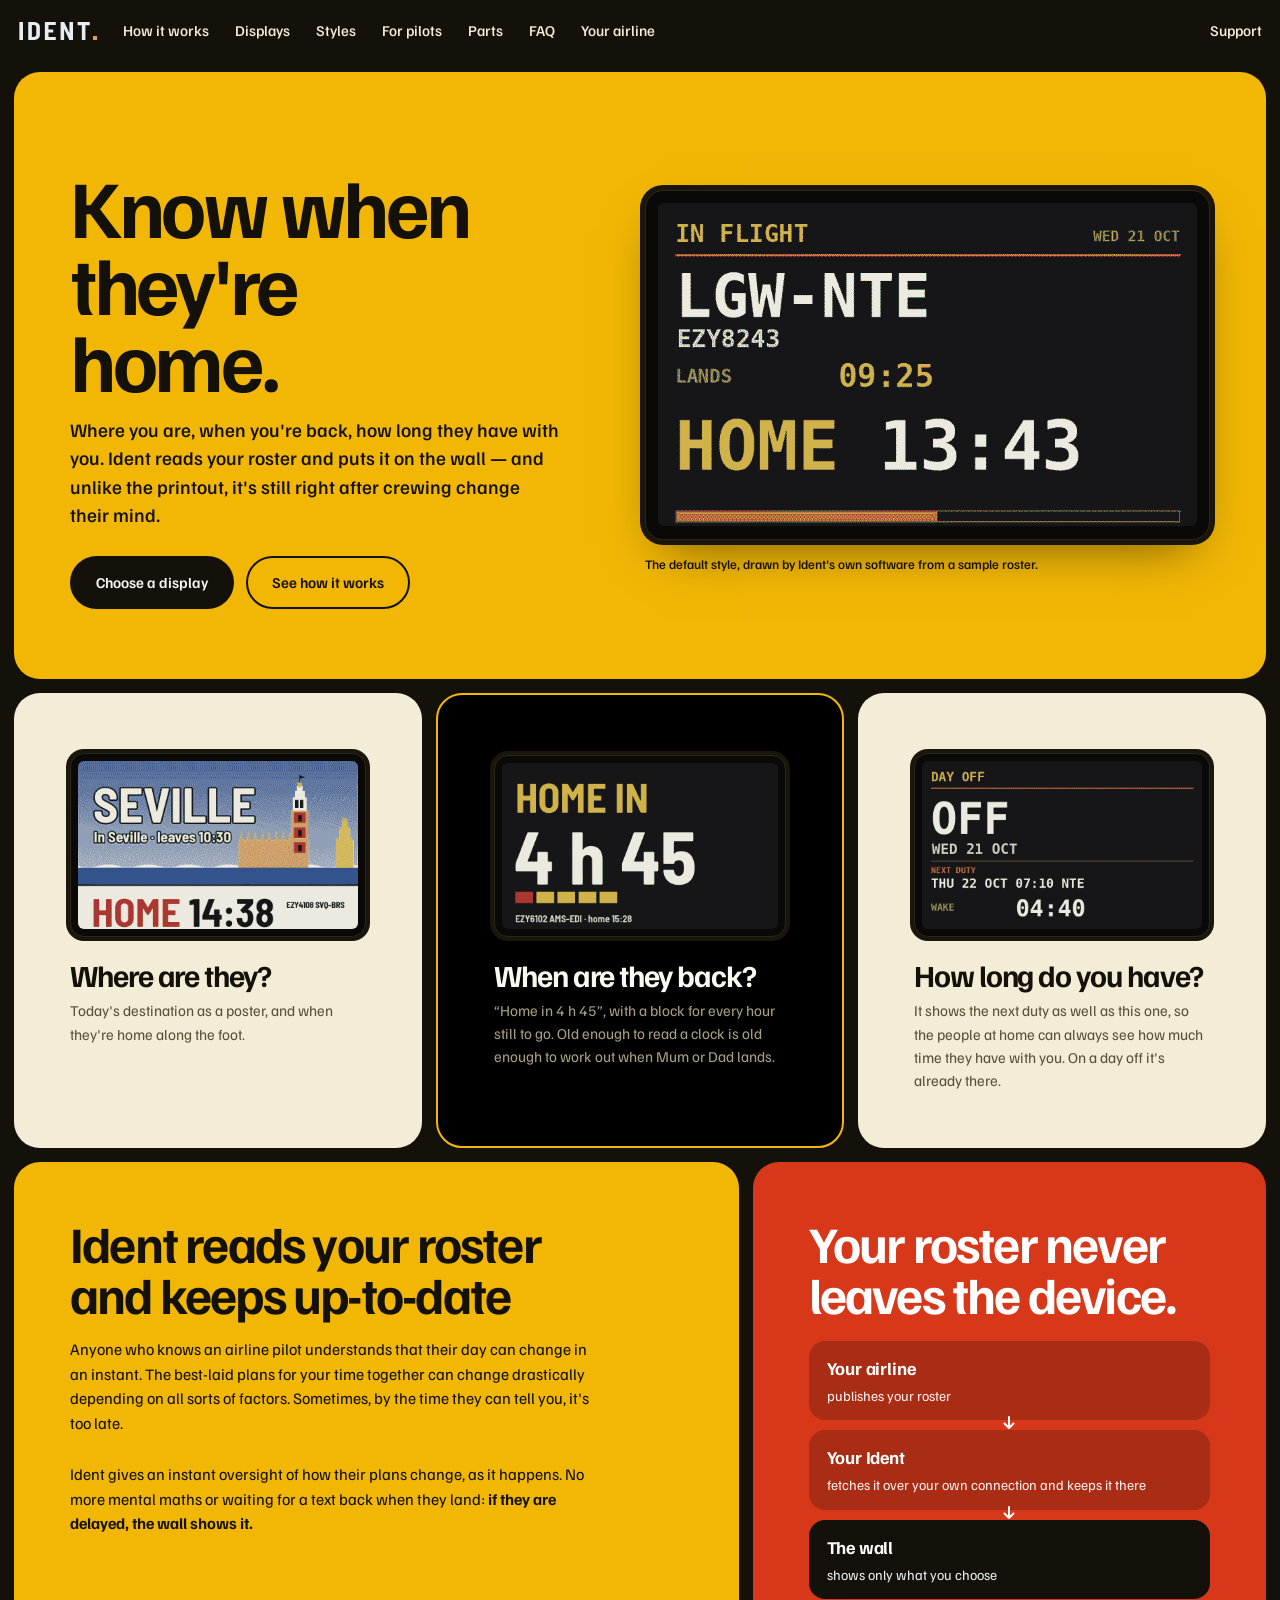
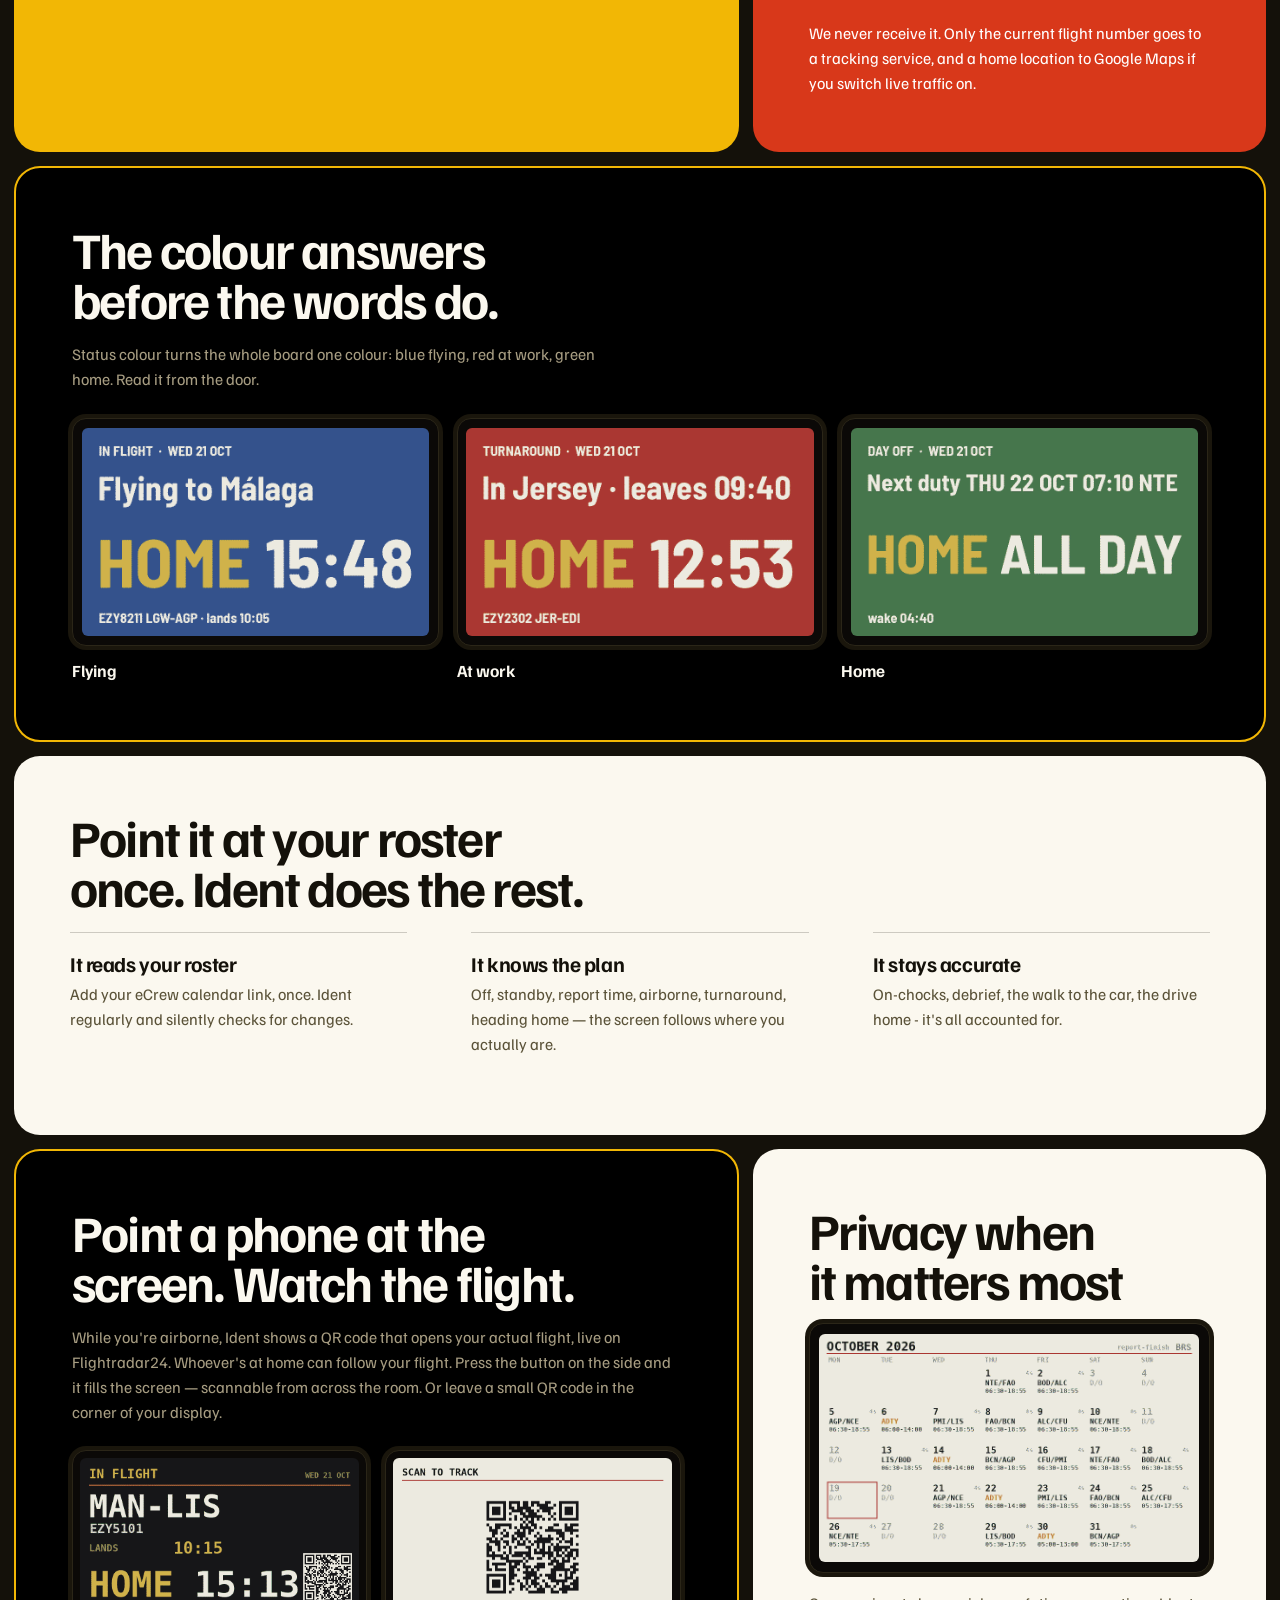
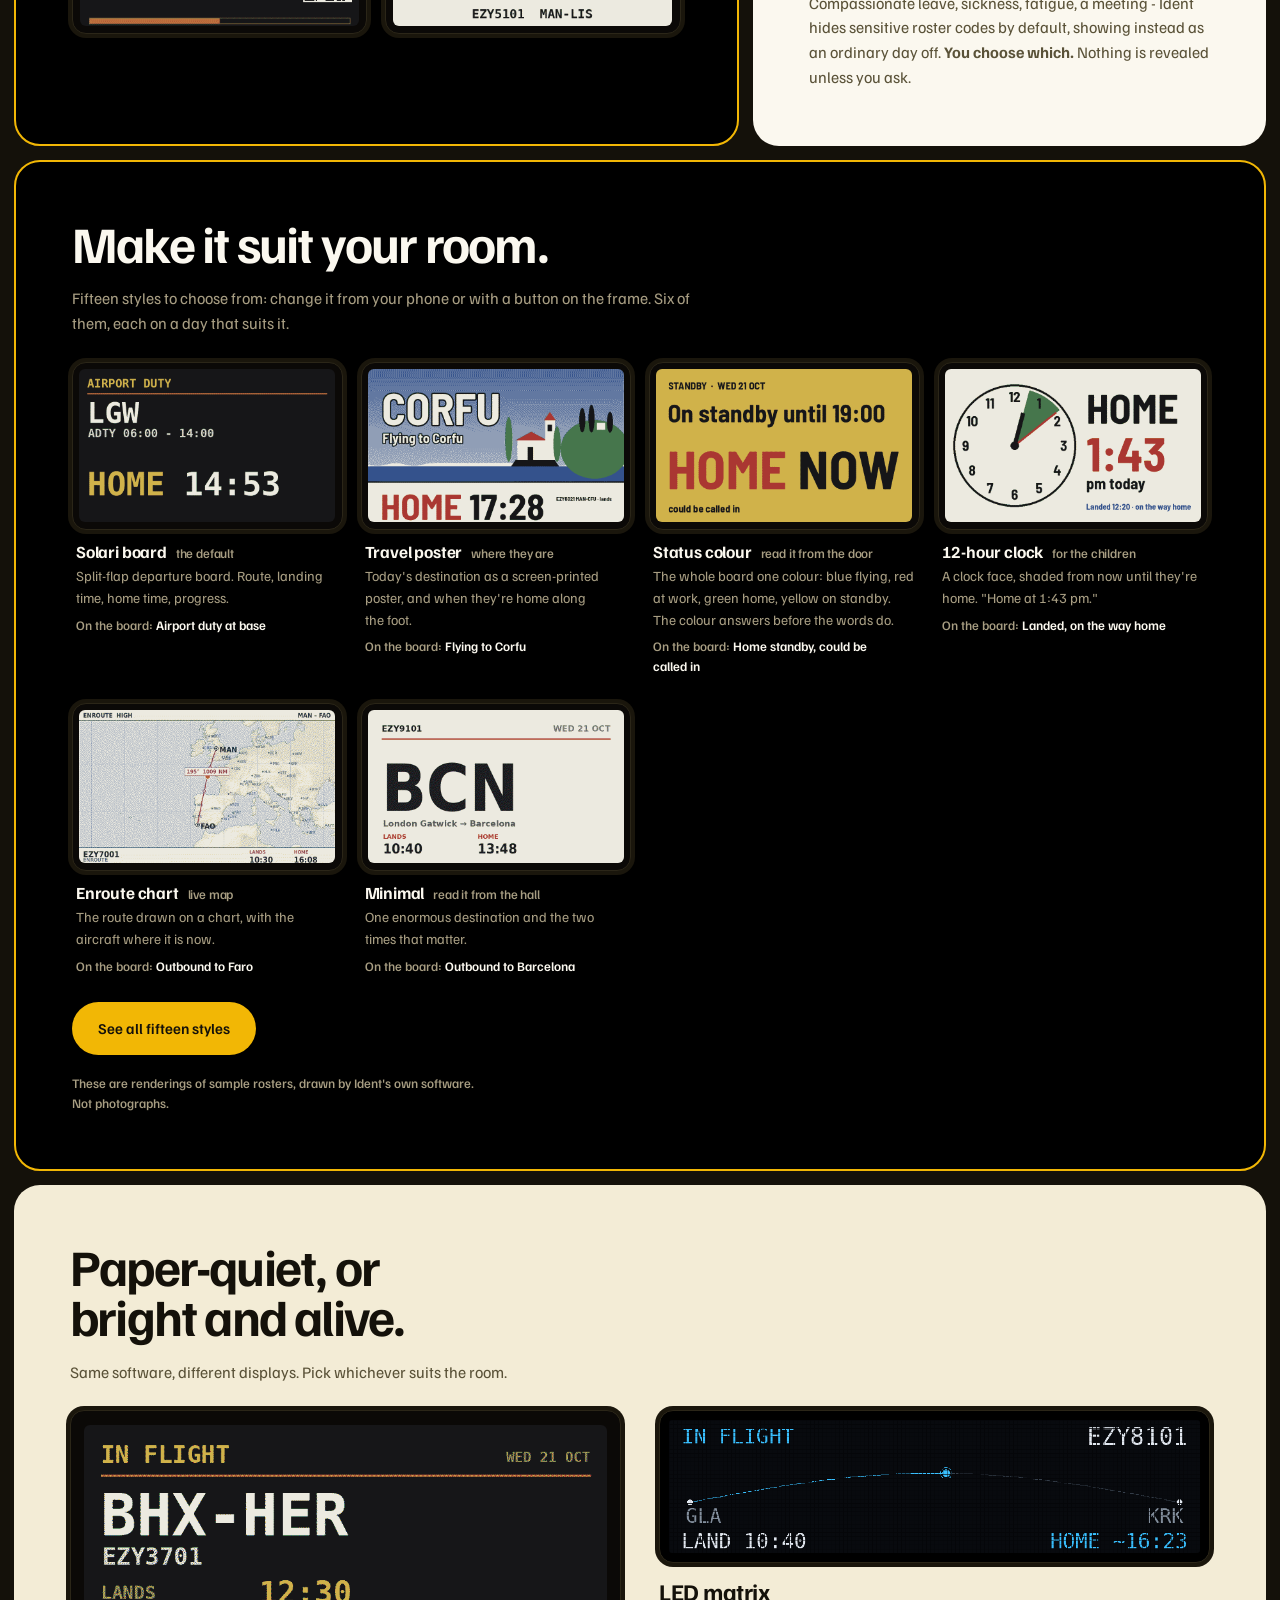
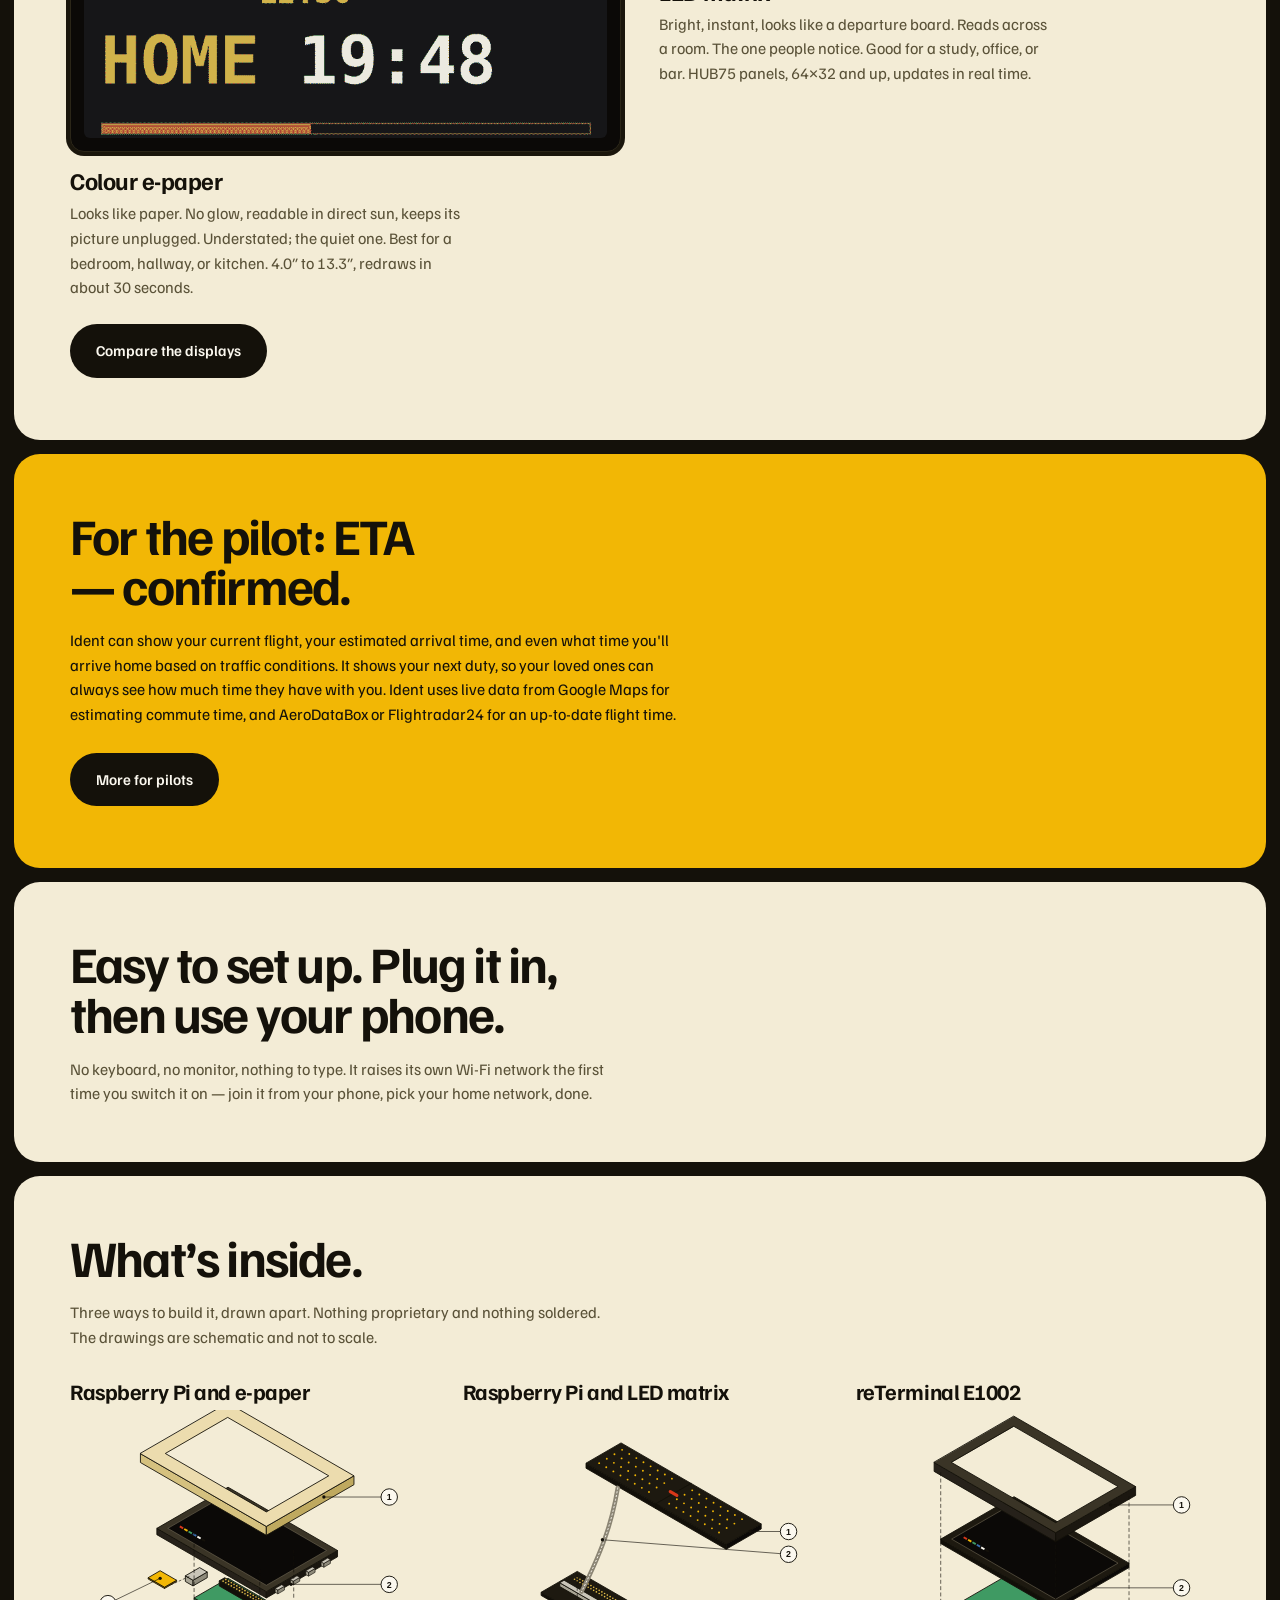
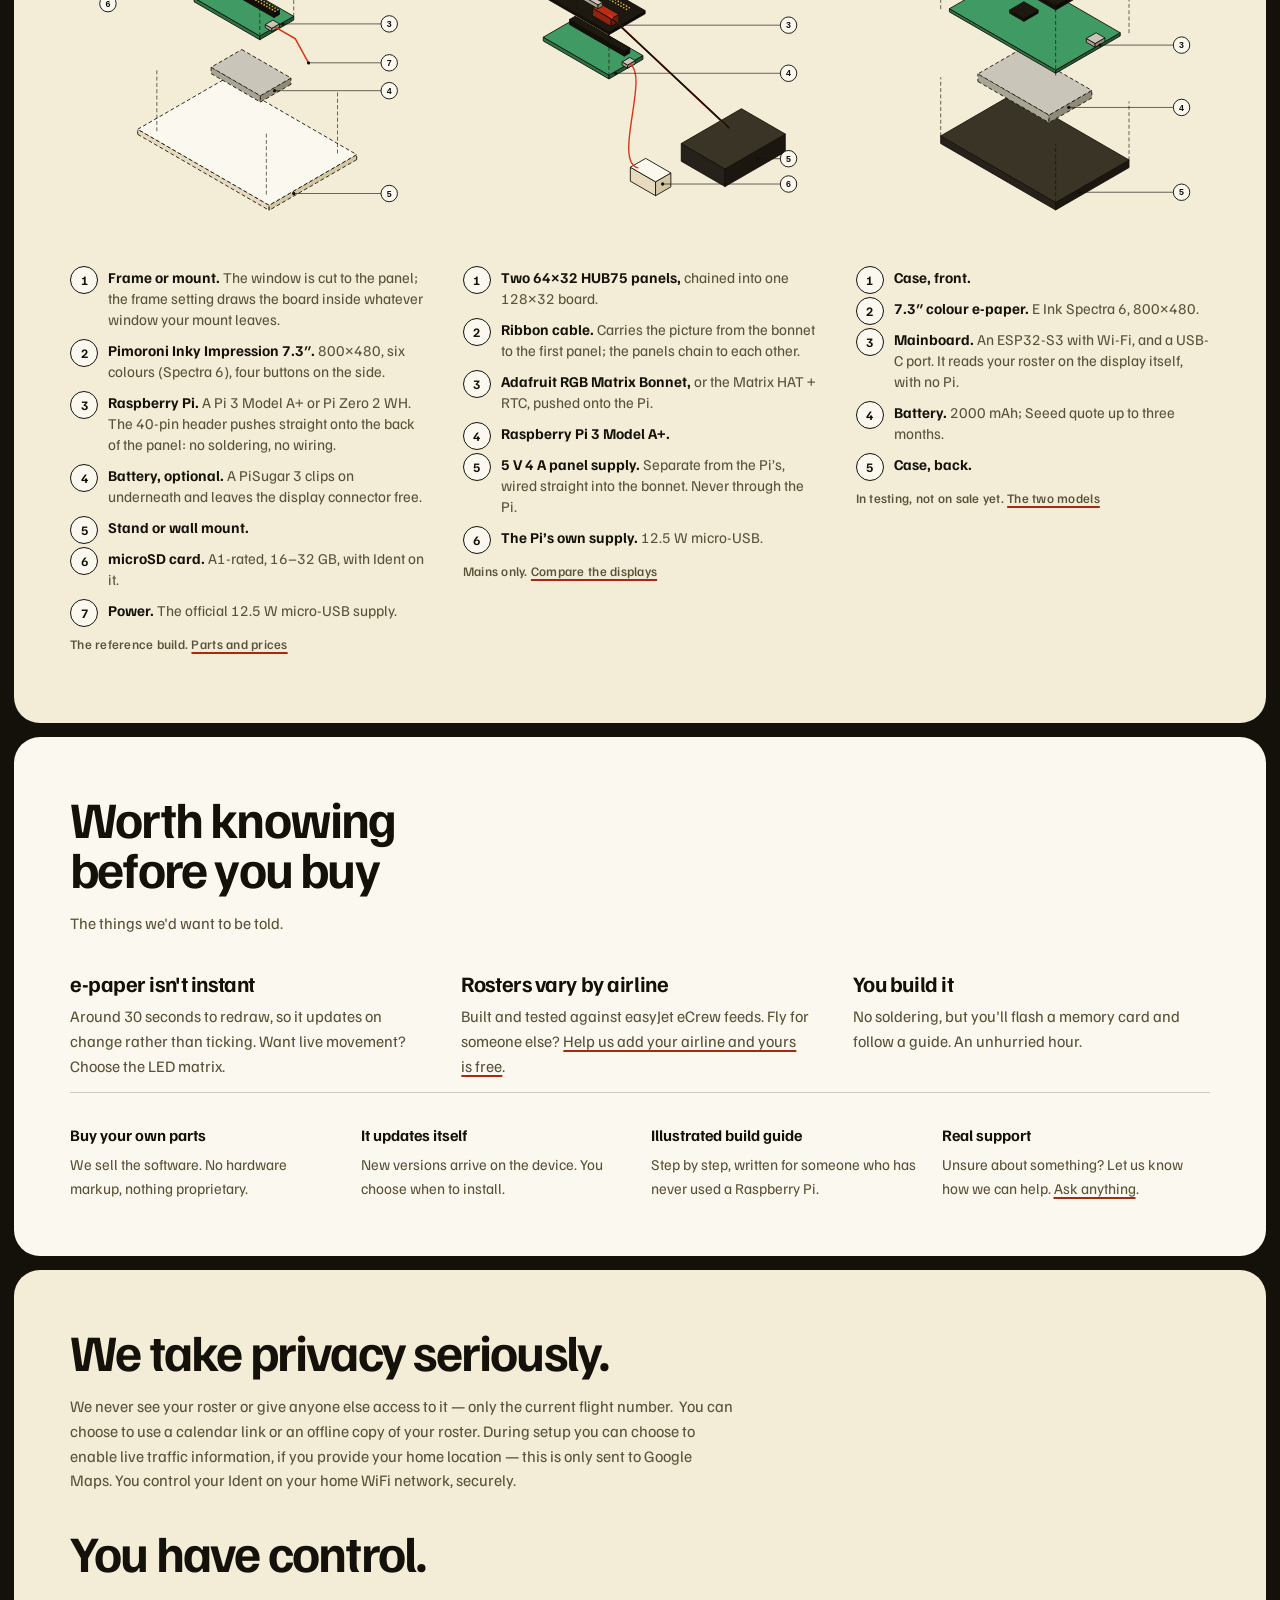
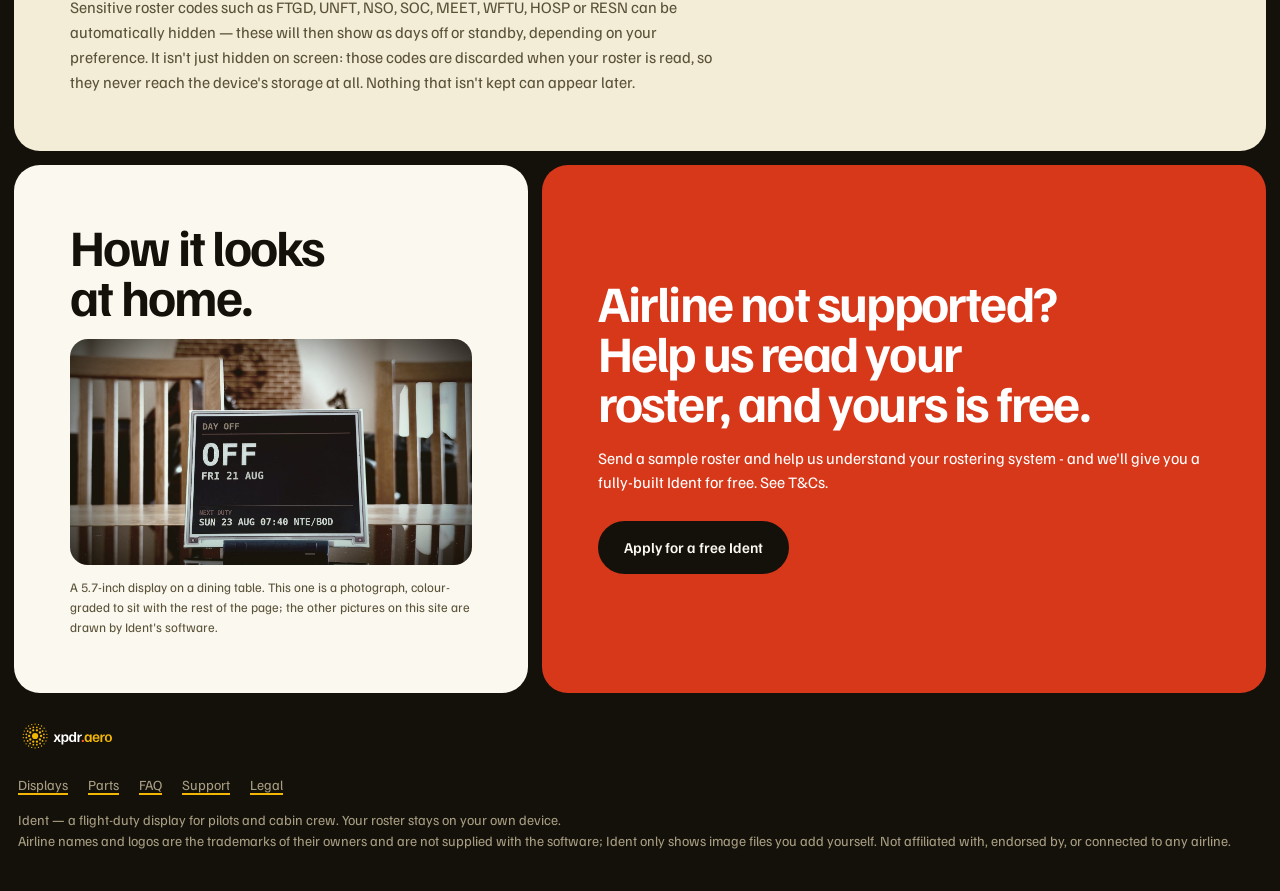
==== commit 6b99e169: "Site: diagnostics and licence checks described in the FAQ and privacy notice, graded home photograph" ====
--- a/index.html
+++ b/index.html
@@ -207,7 +207,7 @@
 
 <section class="c5 paper photo-tile"><div class="wrap">
   <h2>How it looks at home.</h2>
-  <figure class="real"><img src="img/photo/inky57_dining.jpg" alt="A 5.7 inch Ident on a dining table showing DAY OFF, FRI 21 AUG and the next duty on Sunday" loading="lazy" width="1024" height="768"><figcaption class="cap">A 5.7-inch display on a dining table. This one is a photograph; the other pictures on this site are drawn by Ident's software.</figcaption></figure>
+  <figure class="real"><img src="img/photo/graded/home_wide.jpg" alt="A 5.7 inch Ident on a dining table showing DAY OFF, FRI 21 AUG and the next duty on Sunday" loading="lazy" width="1600" height="900"><figcaption class="cap">A 5.7-inch display on a dining table. This one is a photograph, colour-graded to sit with the rest of the page; the other pictures on this site are drawn by Ident's software.</figcaption></figure>
 </div></section>
 
 <section class="c7 red"><div class="wrap" style="display:flex;flex-direction:column;justify-content:center;height:100%">
@@ -223,7 +223,6 @@
   <div class="fl">
     <a href="displays.html">Displays</a><a href="parts.html">Parts</a>
     <a href="faq.html">FAQ</a><a href="support.html">Support</a><a href="legal.html">Legal</a>
-    <a href="https://github.com/captaincomplex/ident">Source</a>
   </div>
   <p>Ident — a flight-duty display for pilots and cabin crew. Your roster stays on your own device.<br>
     Airline names and logos are the trademarks of their owners and are not supplied with
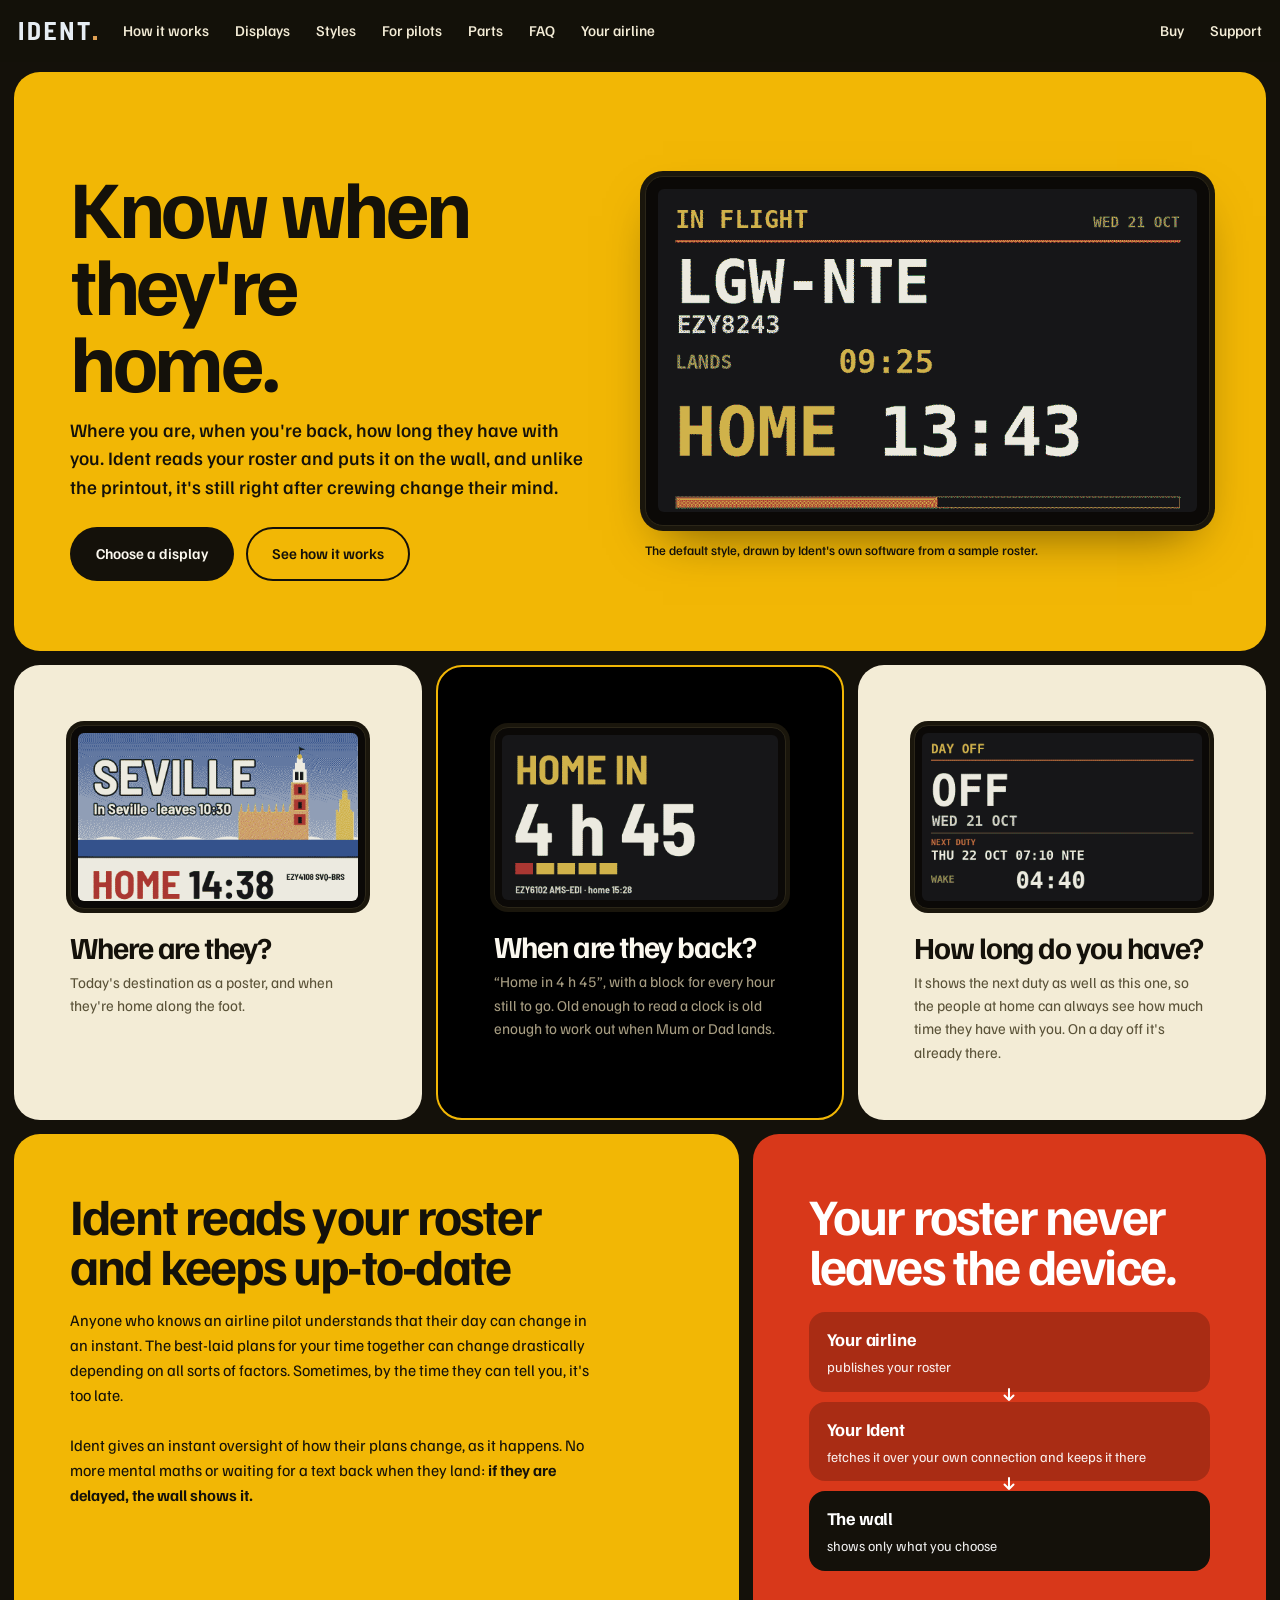
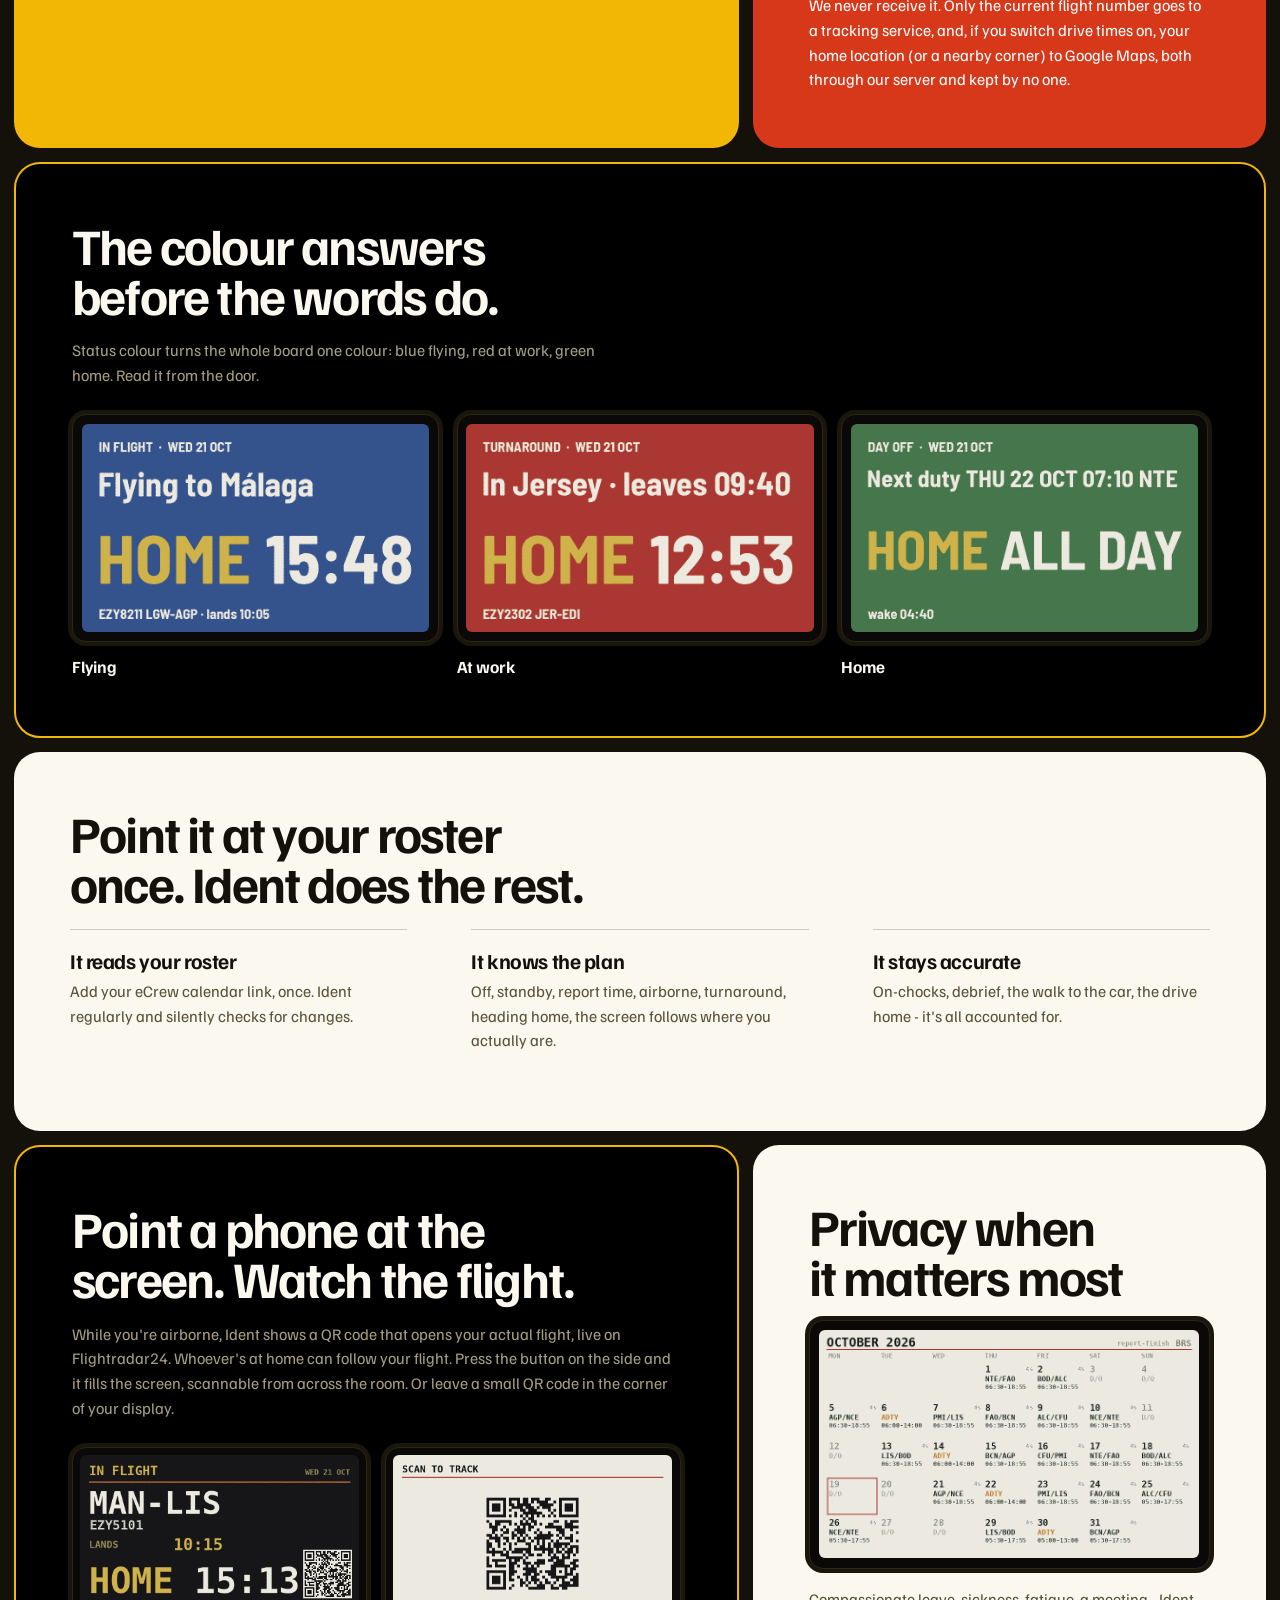
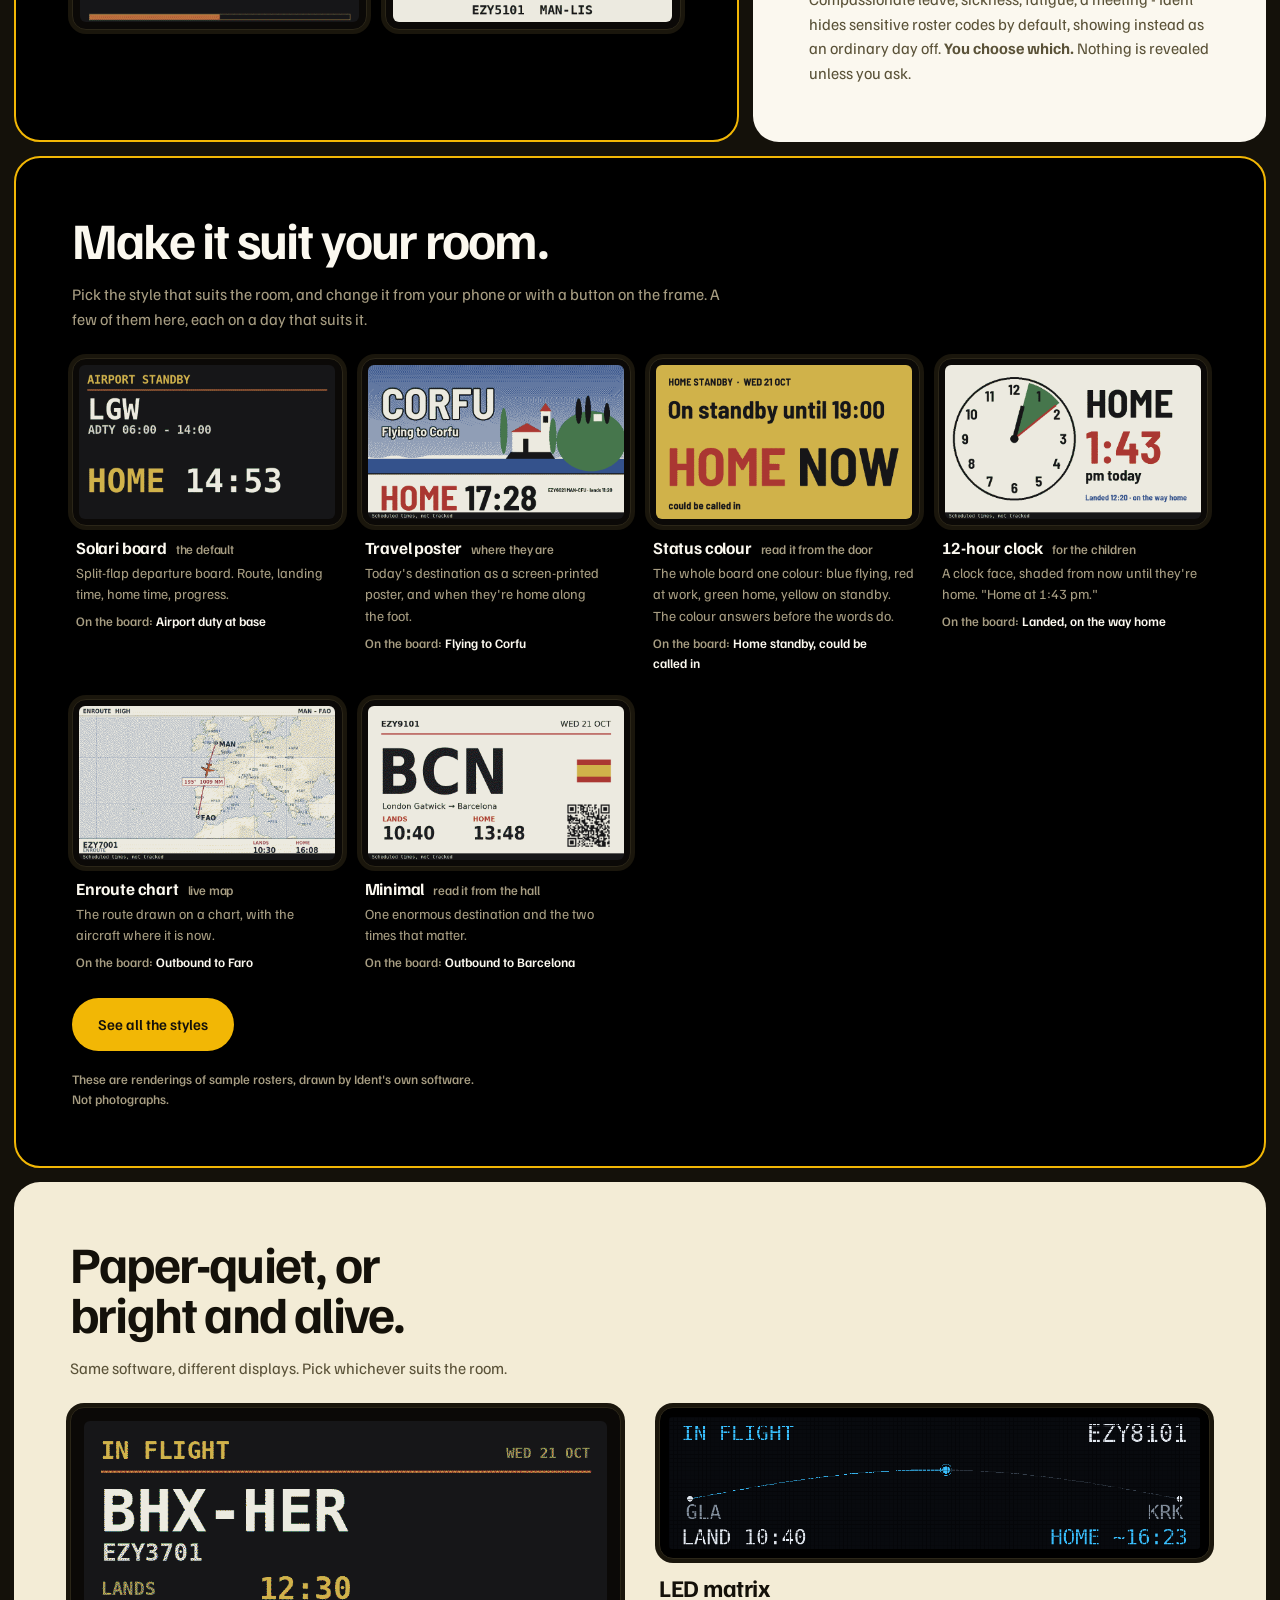
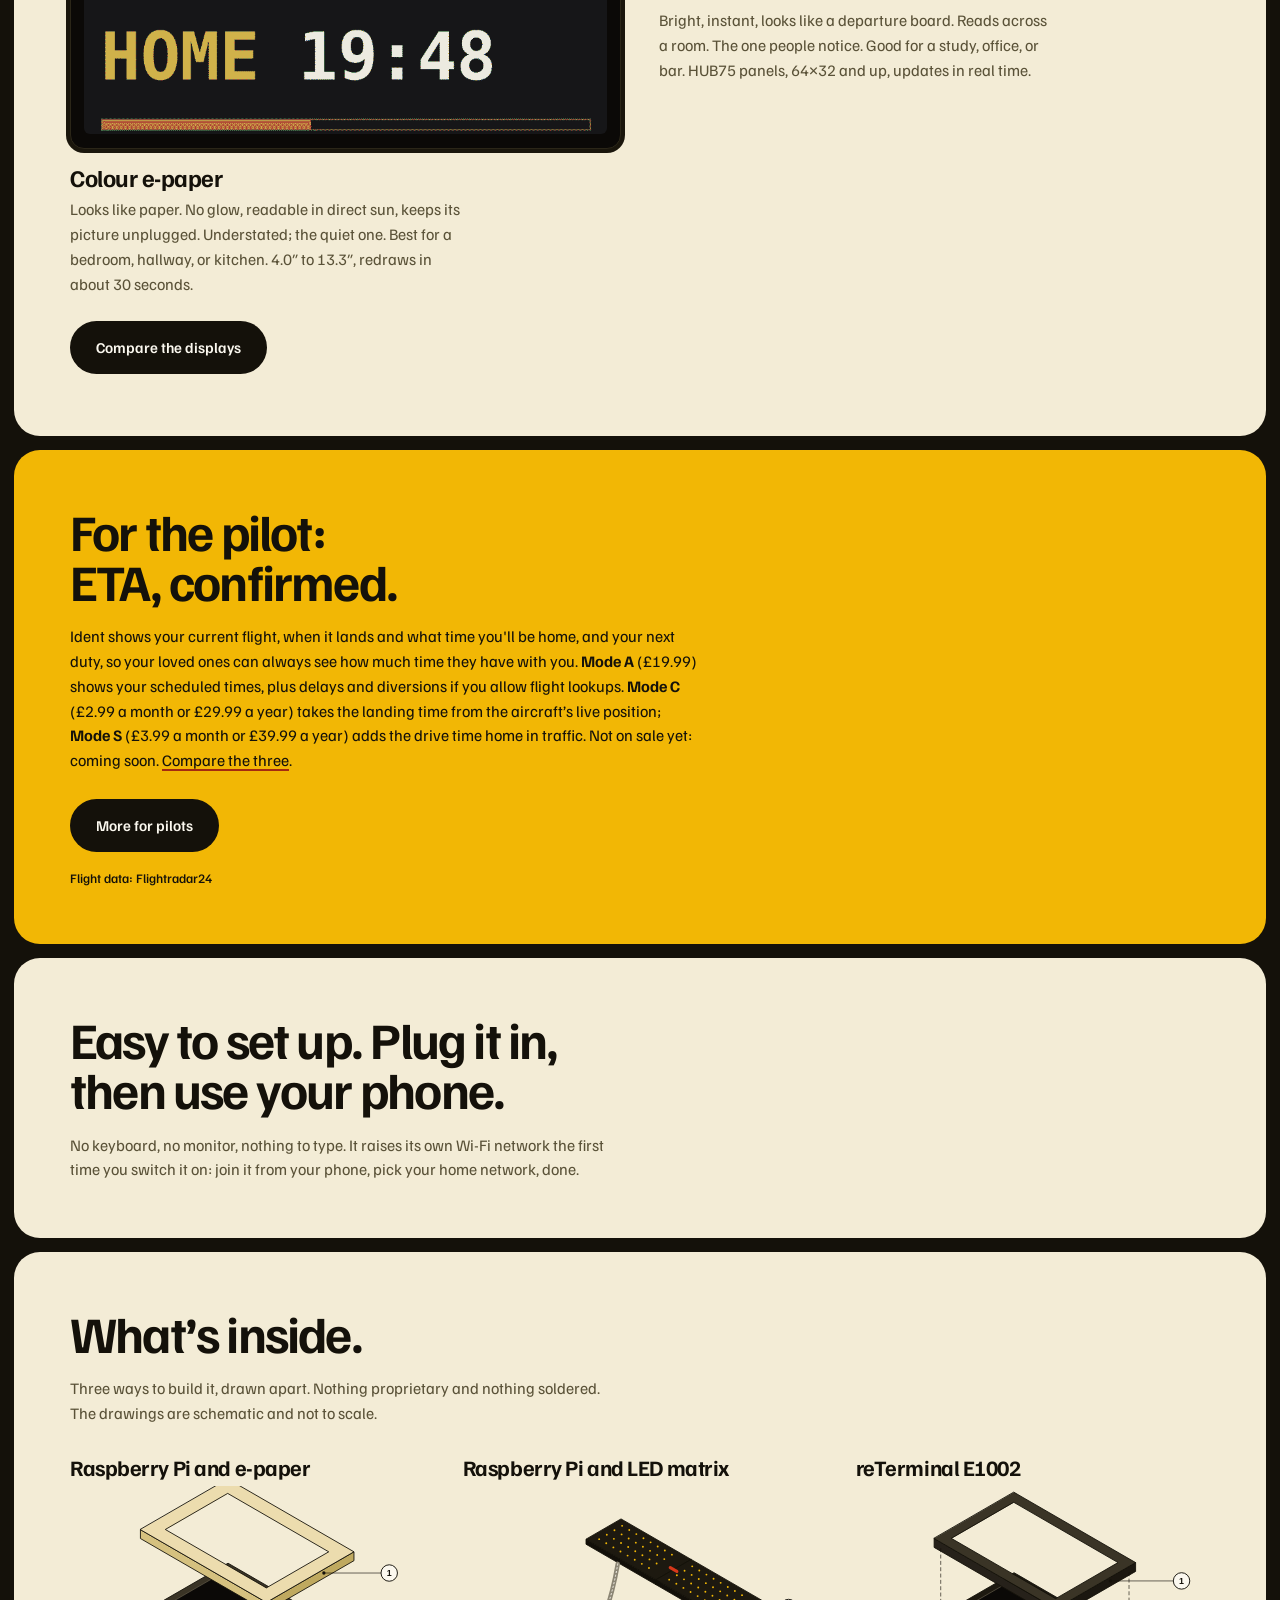
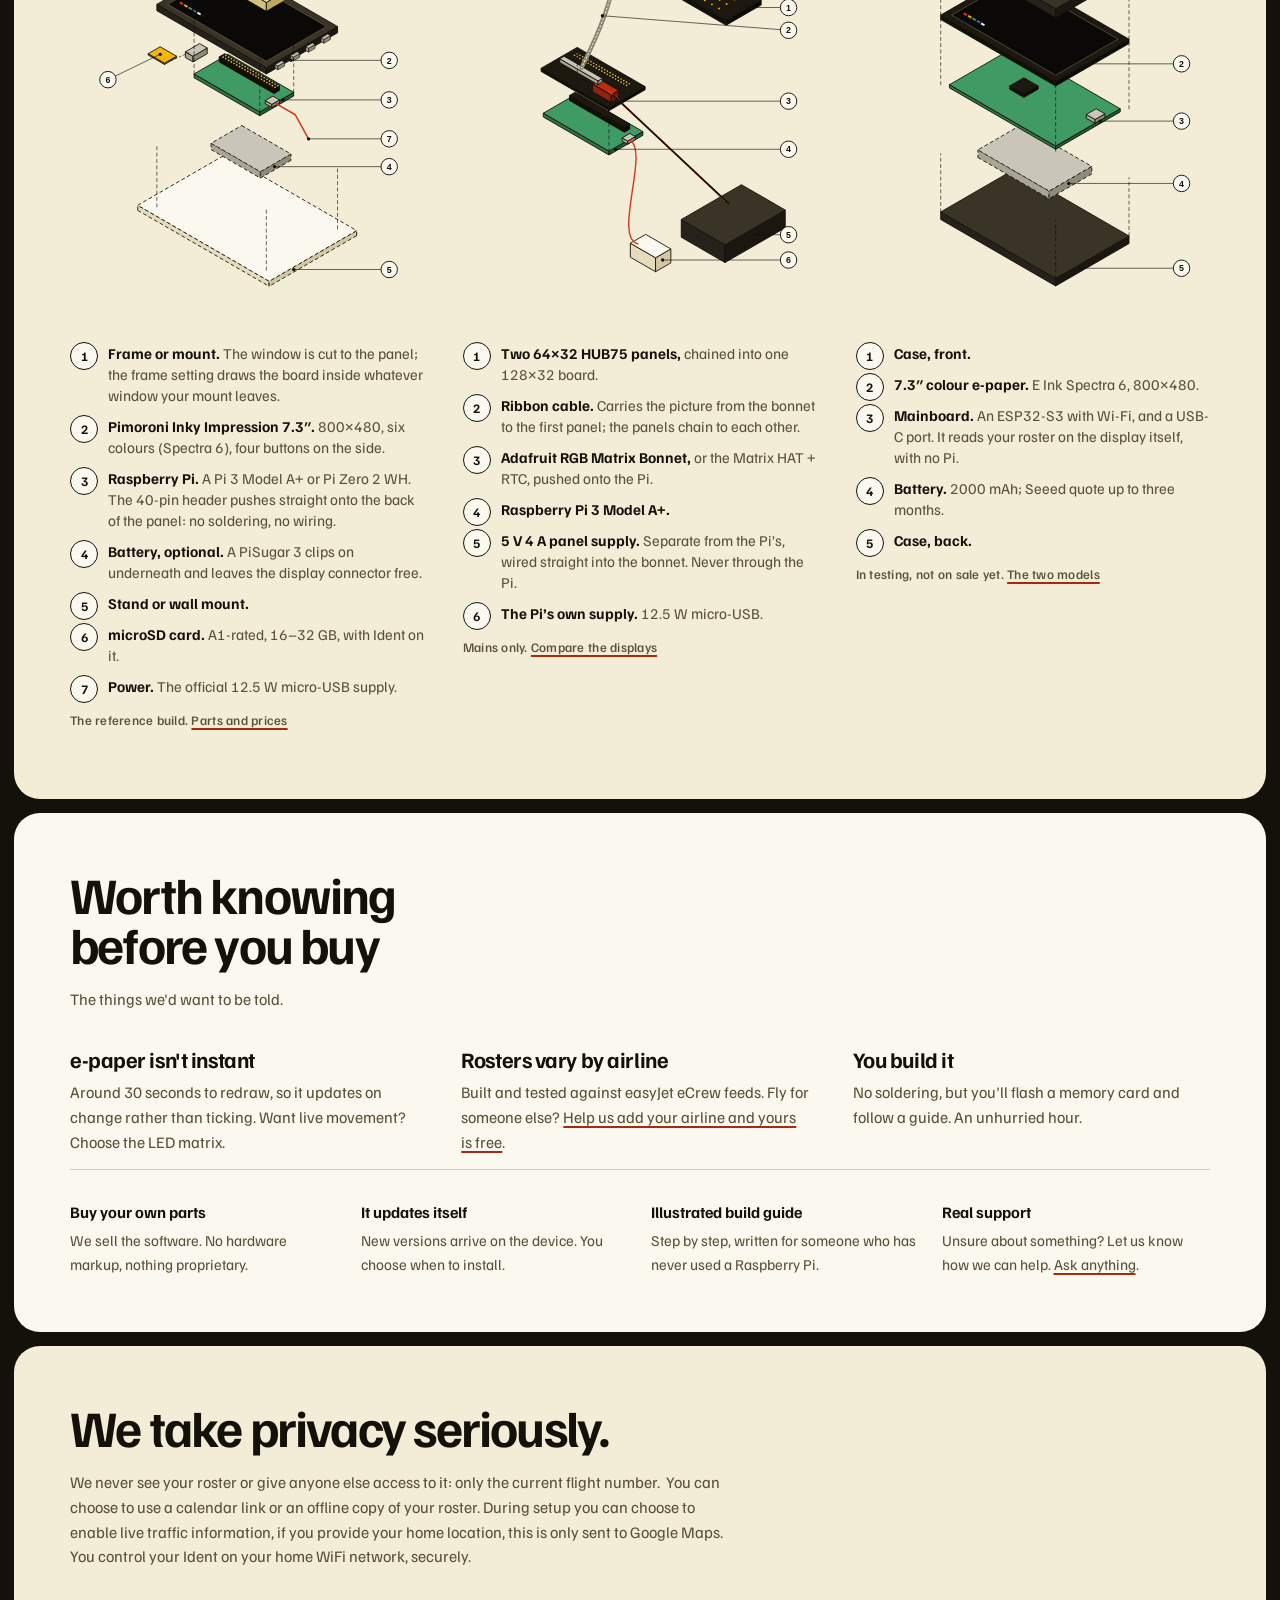
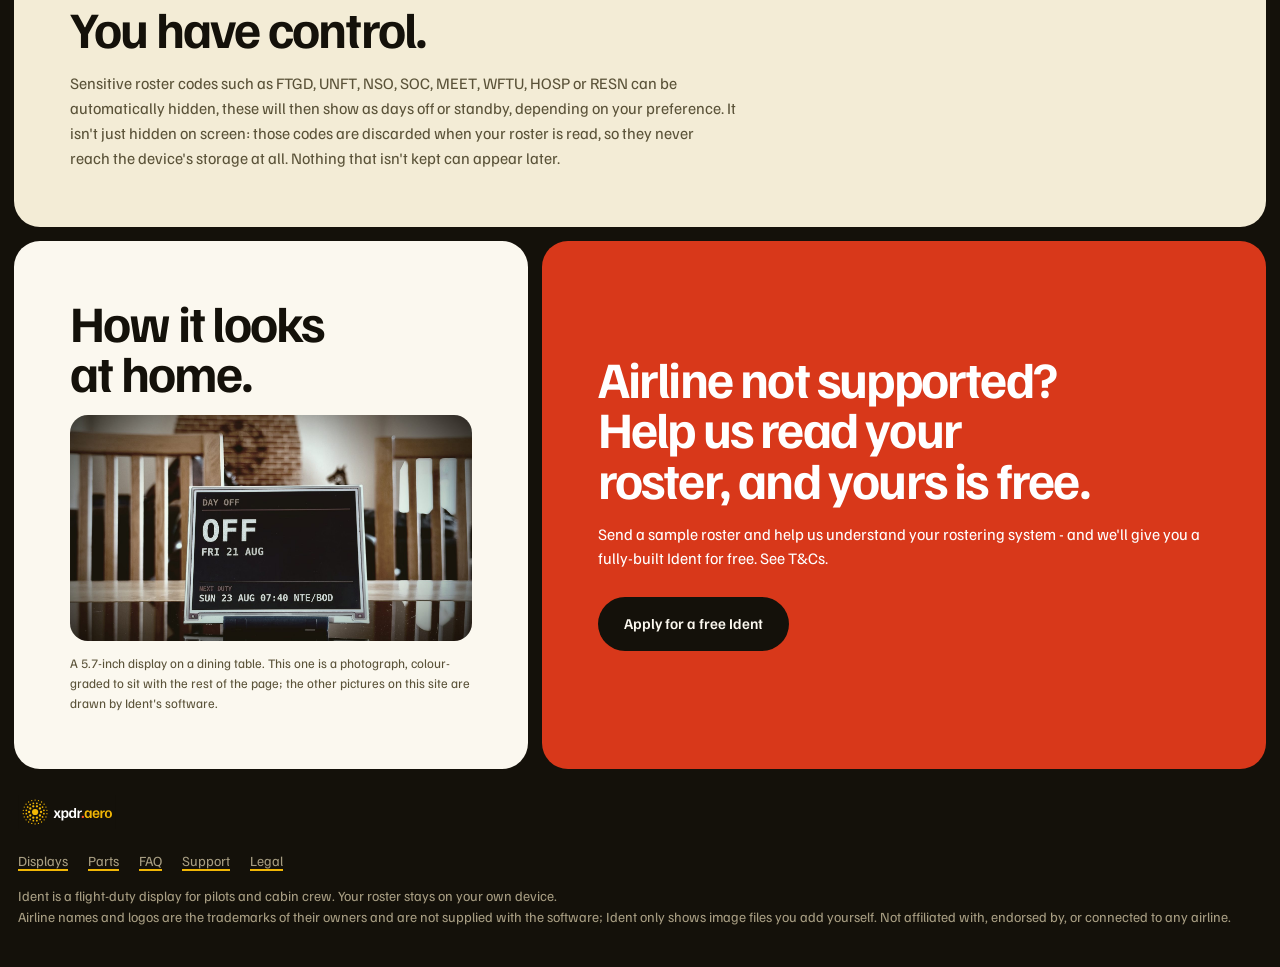
==== commit 9f5e27bb: "Update site: glass and Mode S styles in the gallery, buy page with the shop closed (Coming soon), su" ====
--- a/index.html
+++ b/index.html
@@ -3,7 +3,7 @@
 <head>
 <meta charset="utf-8">
 <meta name="viewport" content="width=device-width,initial-scale=1">
-<title>Ident — know when they're home</title>
+<title>Ident: know when they're home</title>
 <meta name="description" content="A flight-duty board for the wall. Ident reads your airline roster and shows where you are, when you're back, and how long they have with you. Scan the code to track the flight. Colour e-paper or LED matrix.">
 <link rel="icon" href="/favicon.svg" type="image/svg+xml">
 <link rel="icon" href="/favicon-32.png" type="image/png" sizes="32x32">
@@ -25,6 +25,7 @@
   <a class="l" href="faq.html">FAQ</a>
   <a class="l" href="airlines.html">Your airline</a>
   <span class="sp"></span>
+  <a class="l" href="buy.html">Buy</a>
   <a class="l" href="support.html">Support</a>
 </div></nav>
 
@@ -32,7 +33,7 @@
   <div class="herotext">
     <h1>Know when they're home.</h1>
     <p class="lead">Where you are, when you're back, how long they have with you.
-      Ident reads your roster and puts it on the wall &mdash; and unlike the printout,
+      Ident reads your roster and puts it on the wall, and unlike the printout,
       it's still right after crewing change their mind.</p>
     <div class="cta">
       <a class="btn primary" href="displays.html">Choose a display</a>
@@ -78,7 +79,7 @@
     <li><svg class="down" viewBox="0 0 16 16" width="16" height="16" aria-hidden="true"><path d="M8 2v11M3.5 8.5 8 13l4.5-4.5" fill="none" stroke="currentColor" stroke-width="2" stroke-linecap="round" stroke-linejoin="round"/></svg><b>Your Ident</b><span>fetches it over your own connection and keeps it there</span></li>
     <li><svg class="down" viewBox="0 0 16 16" width="16" height="16" aria-hidden="true"><path d="M8 2v11M3.5 8.5 8 13l4.5-4.5" fill="none" stroke="currentColor" stroke-width="2" stroke-linecap="round" stroke-linejoin="round"/></svg><b>The wall</b><span>shows only what you choose</span></li>
   </ol>
-  <p class="sub" style="margin:0">We never receive it. Only the current flight number goes to a tracking service, and a home location to Google Maps if you switch live traffic on.</p>
+  <p class="sub" style="margin:0">We never receive it. Only the current flight number goes to a tracking service, and, if you switch drive times on, your home location (or a nearby corner) to Google Maps, both through our server and kept by no one.</p>
 </div></section>
 
 <section class="c12 dark colourband"><div class="wrap">
@@ -93,12 +94,12 @@
 
 <section class="c12 paper" id="how"><div class="wrap">
   <h2>Point it at your roster once. Ident does the rest.</h2>
-  <div class="ruled three"><div><h3>It reads your roster</h3><p>Add your eCrew calendar link, once. Ident regularly and silently checks for changes.</p></div><div><h3>It knows the plan</h3><p>Off, standby, report time, airborne, turnaround, heading home &mdash; the screen follows where you actually are.</p></div><div><h3>It stays accurate</h3><p>On-chocks, debrief, the walk to the car, the drive home - it's all accounted for.</p></div></div>
+  <div class="ruled three"><div><h3>It reads your roster</h3><p>Add your eCrew calendar link, once. Ident regularly and silently checks for changes.</p></div><div><h3>It knows the plan</h3><p>Off, standby, report time, airborne, turnaround, heading home, the screen follows where you actually are.</p></div><div><h3>It stays accurate</h3><p>On-chocks, debrief, the walk to the car, the drive home - it's all accounted for.</p></div></div>
 </div></section>
 
 <section class="c7 dark"><div class="wrap">
   <h2 class="reveal">Point a phone at the screen. Watch the flight.</h2>
-  <p class="sub">While you're airborne, Ident shows a QR code that opens your actual flight, live on Flightradar24. Whoever's at home can follow your flight. Press the button on the side and it fills the screen &mdash; scannable from across the room. Or leave a small QR code in the corner of your display.</p>
+  <p class="sub">While you're airborne, Ident shows a QR code that opens your actual flight, live on Flightradar24. Whoever's at home can follow your flight. Press the button on the side and it fills the screen, scannable from across the room. Or leave a small QR code in the corner of your display.</p>
   <div class="pair">
     <figure class="dev "><img src="img/scenes/qr_corner_lisbon.png" alt="The board showing IN FLIGHT MAN-LIS, with a small scannable code in the bottom corner" width="1600" height="960" loading="lazy"></figure>
     <figure class="dev "><img src="img/scenes/qr_full_lisbon.png" alt="The full-screen scan-to-track code for flight EZY5101, Manchester to Lisbon" width="1600" height="960" loading="lazy"></figure>
@@ -113,7 +114,7 @@
 
 <section class="c12 dark" id="styles"><div class="wrap">
   <h2 class="reveal">Make it suit your room.</h2>
-  <p class="sub">Fifteen styles to choose from: change it from your phone or with a button on the frame. Six of them, each on a day that suits it.</p>
+  <p class="sub">Pick the style that suits the room, and change it from your phone or with a button on the frame. A few of them here, each on a day that suits it.</p>
   <div class="styles"><figure class="sty"><figure class="dev "><img src="img/scenes/g_board_solari.png" alt="The Solari board on an airport duty day at Gatwick, 06:00 to 14:00, home 14:53" width="1600" height="960" loading="lazy"></figure>
       <figcaption><h3>Solari board <span>the default</span></h3><p>Split-flap departure board. Route, landing time, home time, progress.</p><p class="on">Airport duty at base</p></figcaption></figure>
     <figure class="sty"><figure class="dev "><img src="img/scenes/g_poster.png" alt="The travel poster style: Corfu, with home 17:28 along the foot" width="1600" height="960" loading="lazy"></figure>
@@ -127,7 +128,7 @@
     <figure class="sty"><figure class="dev "><img src="img/scenes/g_minimal.png" alt="The minimal style: BCN in huge letters, with landing and home times" width="1600" height="960" loading="lazy"></figure>
       <figcaption><h3>Minimal <span>read it from the hall</span></h3><p>One enormous destination and the two times that matter.</p><p class="on">Outbound to Barcelona</p></figcaption></figure>
   </div>
-  <div class="cta" style="margin-top:26px"><a class="btn primary" href="styles.html">See all fifteen styles</a></div>
+  <div class="cta" style="margin-top:26px"><a class="btn primary" href="styles.html">See all the styles</a></div>
   <p class="rnd" style="margin-top:18px">These are renderings of sample rosters, drawn by Ident's own software. Not photographs.</p>
 </div></section>
 
@@ -144,14 +145,15 @@
 </div></section>
 
 <section class="c12 saf"><div class="wrap">
-  <h2 class="reveal">For the pilot: ETA &mdash; confirmed.</h2>
-  <p class="sub" style="max-width:70ch">Ident can show your current flight, your estimated arrival time, and even what time you'll arrive home based on traffic conditions. It shows your next duty, so your loved ones can always see how much time they have with you. Ident uses live data from Google Maps for estimating commute time, and AeroDataBox or Flightradar24 for an up-to-date flight time.</p>
+  <h2 class="reveal">For the pilot: ETA, confirmed.</h2>
+  <p class="sub" style="max-width:70ch">Ident shows your current flight, when it lands and what time you'll be home, and your next duty, so your loved ones can always see how much time they have with you. <strong>Mode A</strong> (&pound;19.99) shows your scheduled times, plus delays and diversions if you allow flight lookups. <strong>Mode C</strong> (&pound;2.99 a month or &pound;29.99 a year) takes the landing time from the aircraft&rsquo;s live position; <strong>Mode S</strong> (&pound;3.99 a month or &pound;39.99 a year) adds the drive time home in traffic. Not on sale yet: coming soon. <a href="buy.html">Compare the three</a>.</p>
   <div class="cta"><a class="btn primary" href="pilots.html">More for pilots</a></div>
+  <p class="rnd" style="margin-top:16px">Flight data: Flightradar24</p>
 </div></section>
 
 <section class="c12 cream tile-setup"><div class="wrap">
   <h2>Easy to set up. Plug it in, then use your phone.</h2>
-  <p class="sub" style="max-width:60ch;margin-bottom:0">No keyboard, no monitor, nothing to type. It raises its own Wi-Fi network the first time you switch it on &mdash; join it from your phone, pick your home network, done.</p>
+  <p class="sub" style="max-width:60ch;margin-bottom:0">No keyboard, no monitor, nothing to type. It raises its own Wi-Fi network the first time you switch it on: join it from your phone, pick your home network, done.</p>
 </div></section>
 
 <section class="c12 cream inside" id="inside"><div class="wrap">
@@ -195,13 +197,13 @@
 
 <section class="c12 cream" id="privacy"><div class="wrap">
   <h2 class="reveal">We take privacy seriously.</h2>
-  <p class="sub" style="max-width:74ch">We never see your roster or give anyone else access to it — only the current flight number.&nbsp; You can choose to use a calendar link or an offline copy of your roster. During setup you can choose to enable live traffic information, if you provide your home location — this is only sent to Google Maps. You control your Ident on your home WiFi network, securely.</p>
+  <p class="sub" style="max-width:74ch">We never see your roster or give anyone else access to it: only the current flight number.&nbsp; You can choose to use a calendar link or an offline copy of your roster. During setup you can choose to enable live traffic information, if you provide your home location, this is only sent to Google Maps. You control your Ident on your home WiFi network, securely.</p>
   <h2 class="reveal" style="margin-top:34px">You have control.</h2>
   <p class="sub" style="max-width:74ch;margin-bottom:0">Sensitive roster codes such as
     <span class="mono">FTGD</span>, <span class="mono">UNFT</span>, <span class="mono">NSO</span>,
     <span class="mono">SOC</span>, <span class="mono">MEET</span>, <span class="mono">WFTU</span>,
     <span class="mono">HOSP</span> or <span class="mono">RESN</span> can be automatically
-    hidden &mdash; these will then show as days off or standby, depending on your preference.
+    hidden, these will then show as days off or standby, depending on your preference.
     It isn't just hidden on screen: those codes are discarded when your roster is read, so they never reach the device's storage at all. Nothing that isn't kept can appear later.</p>
 </div></section>
 
@@ -224,7 +226,7 @@
     <a href="displays.html">Displays</a><a href="parts.html">Parts</a>
     <a href="faq.html">FAQ</a><a href="support.html">Support</a><a href="legal.html">Legal</a>
   </div>
-  <p>Ident — a flight-duty display for pilots and cabin crew. Your roster stays on your own device.<br>
+  <p>Ident is a flight-duty display for pilots and cabin crew. Your roster stays on your own device.<br>
     Airline names and logos are the trademarks of their owners and are not supplied with
     the software; Ident only shows image files you add yourself. Not affiliated with,
     endorsed by, or connected to any airline.</p>
--- a/style.css
+++ b/style.css
@@ -113,6 +113,8 @@
 .btn.ghost{border-color:currentColor;color:var(--ink);background:transparent}
 .btn:hover{transform:scale(.97);color:inherit}
 .btn.primary:hover{color:var(--btn-fg)}
+.btn.soon{opacity:.55;cursor:default}
+.btn.soon:hover{transform:none}
 
 /* ---- screenshots, cards ------------------------------------------------ */
 .shot{background:var(--panel);border-radius:var(--radius);padding:14px;margin-top:8px}
@@ -414,6 +416,8 @@
 .tile-q .sub{font-size:.9375rem}
 .sty .on{margin-top:6px;font-weight:600;font-size:.8125rem;color:var(--ink)}
 .sty .on::before{content:"On the board: ";font-weight:500;color:var(--muted)}
+.sty .runs{margin-top:2px;font-size:.8125rem}
+.sty .runs::before{content:"Runs on: "}
 .colourband .trio{display:grid;grid-template-columns:repeat(3,minmax(0,1fr));gap:18px;margin-top:26px}
 .trio figure{margin:0}.trio figcaption{margin-top:12px;font-weight:700;font-size:1.0625rem;letter-spacing:-.01em}
 @media(max-width:800px){.colourband .trio{grid-template-columns:1fr}}
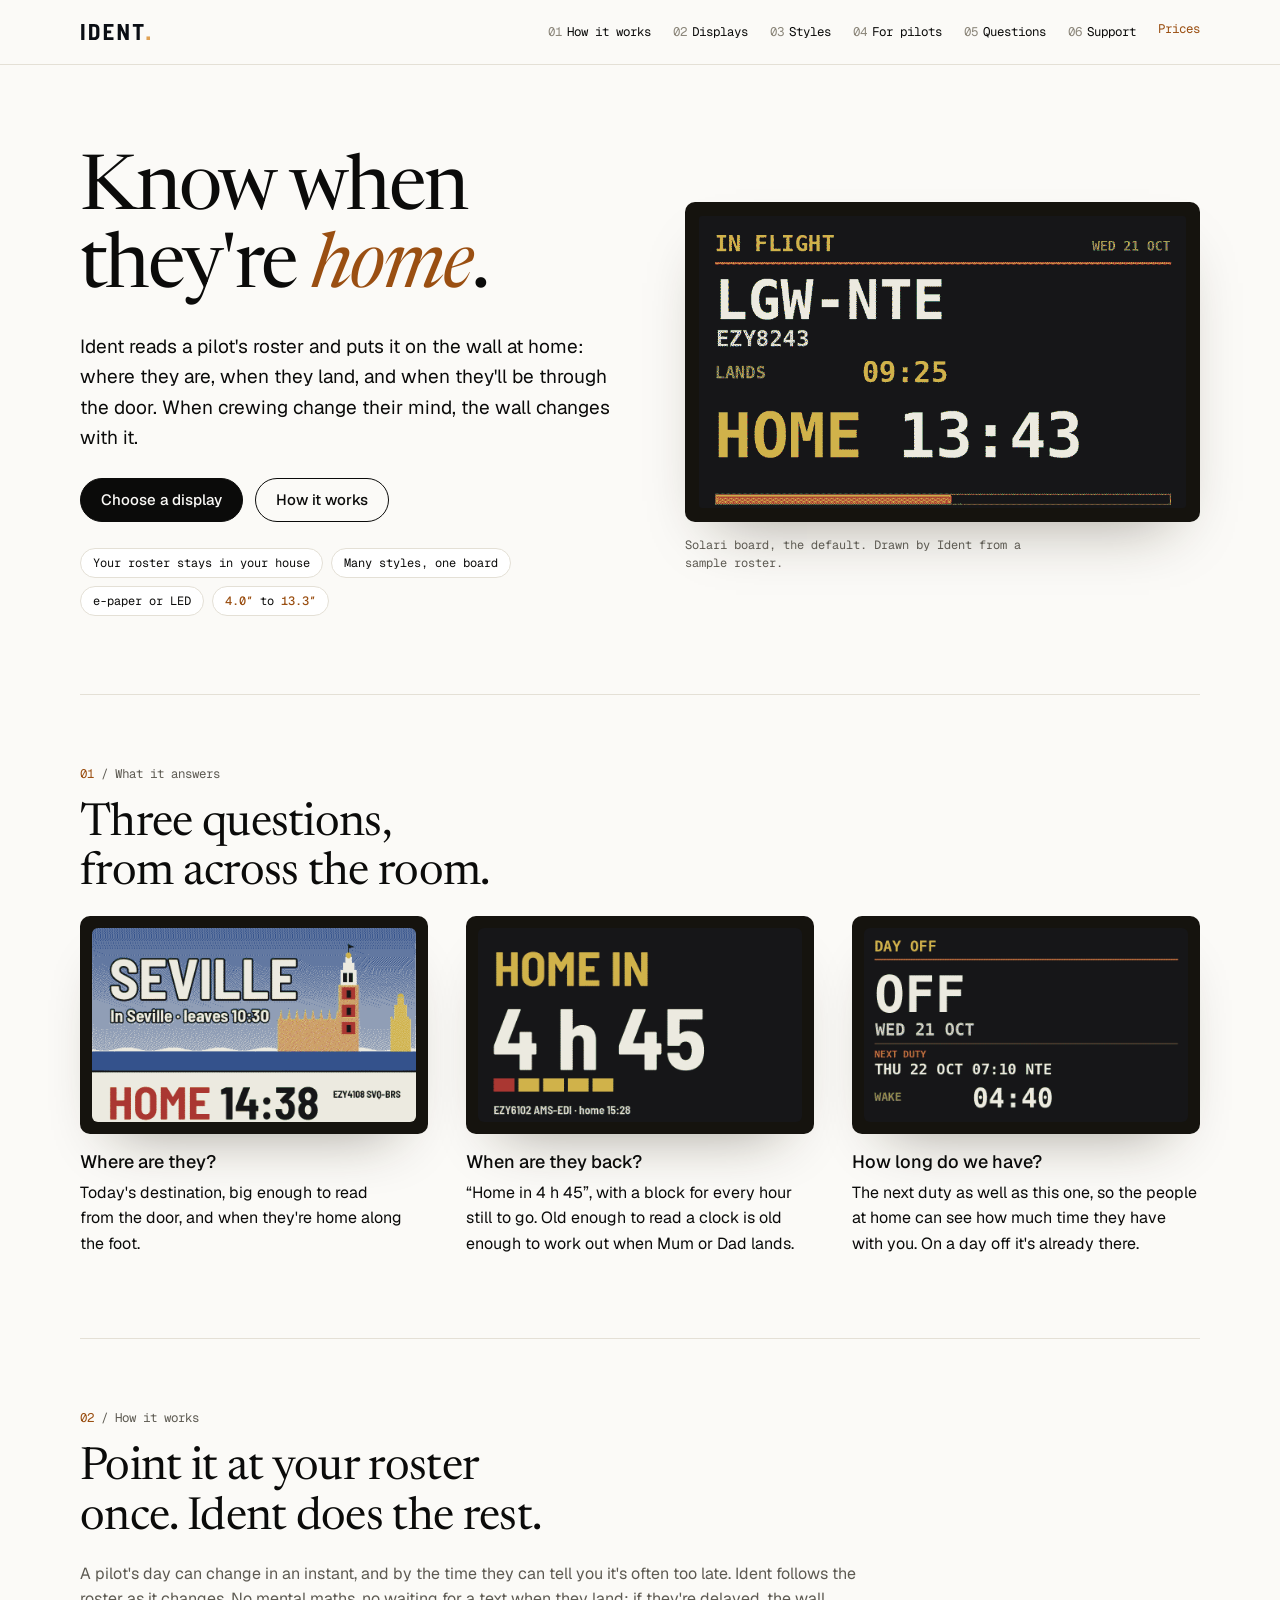
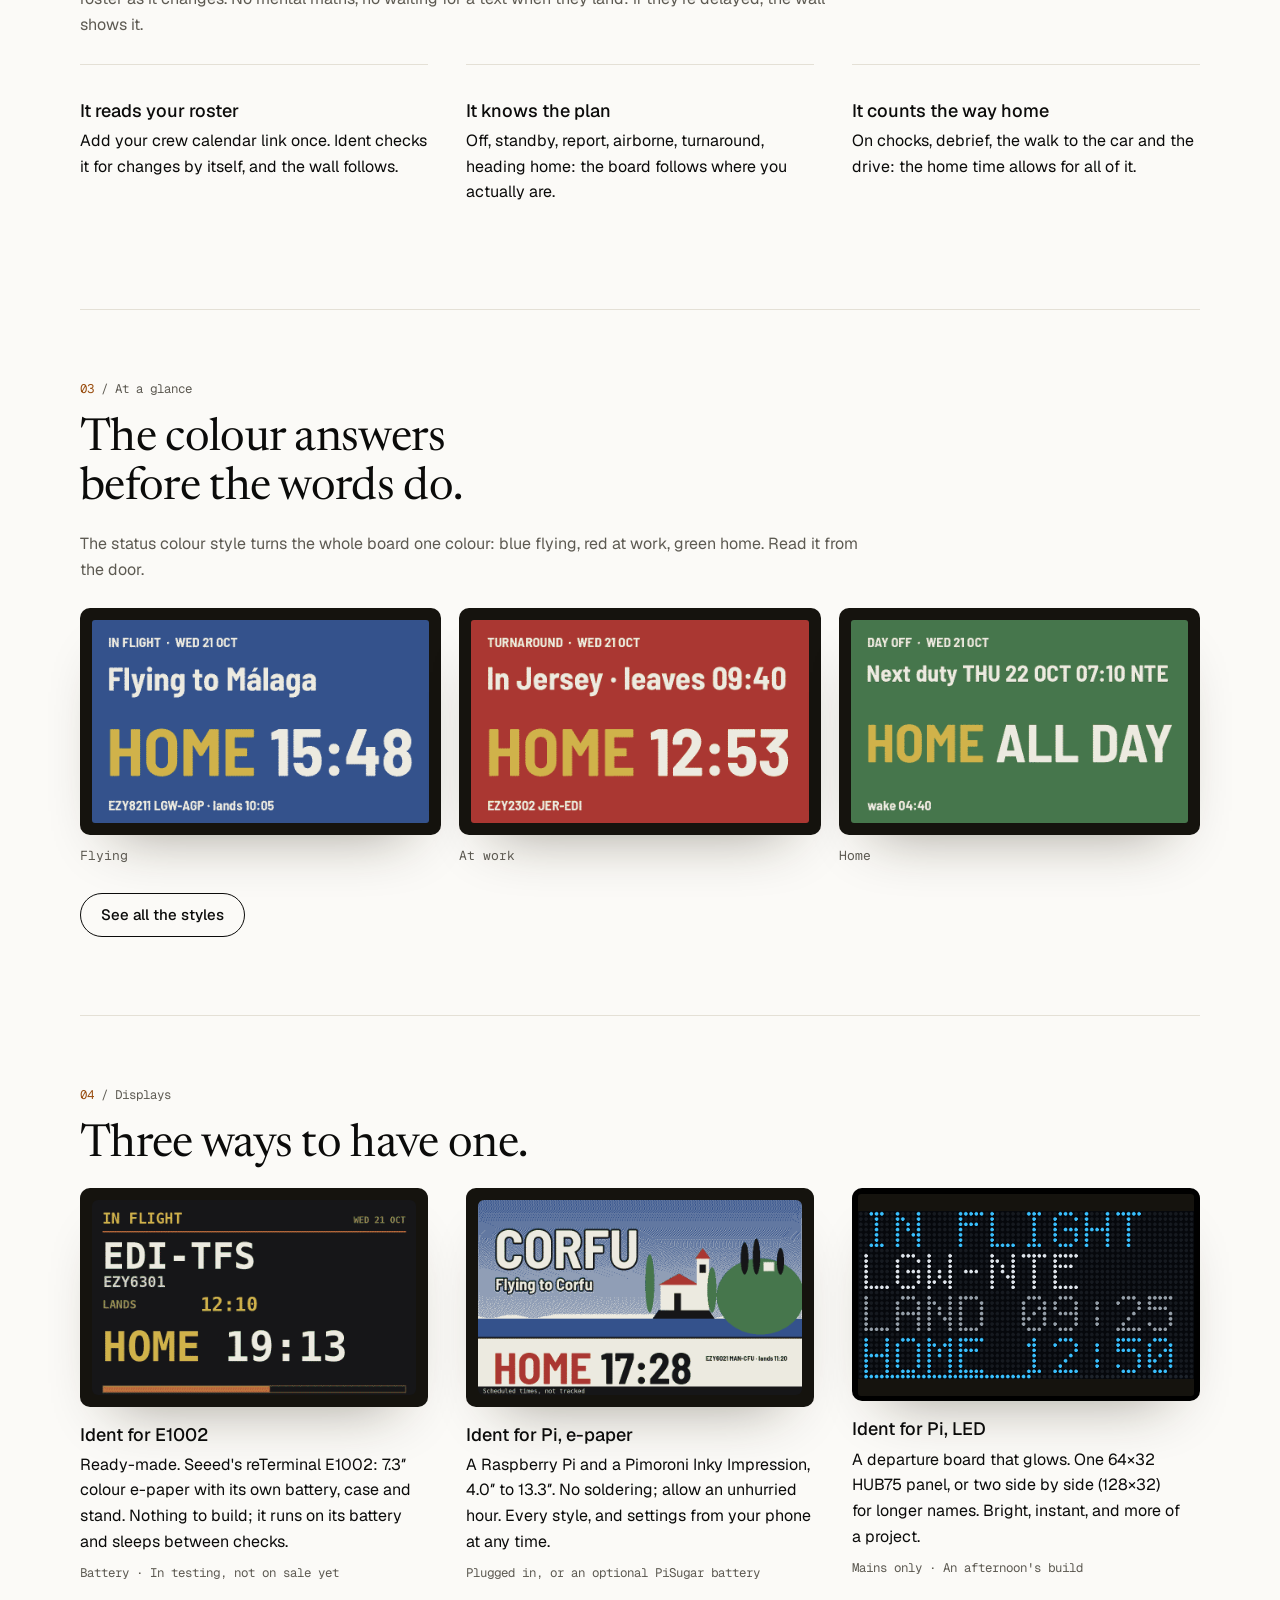
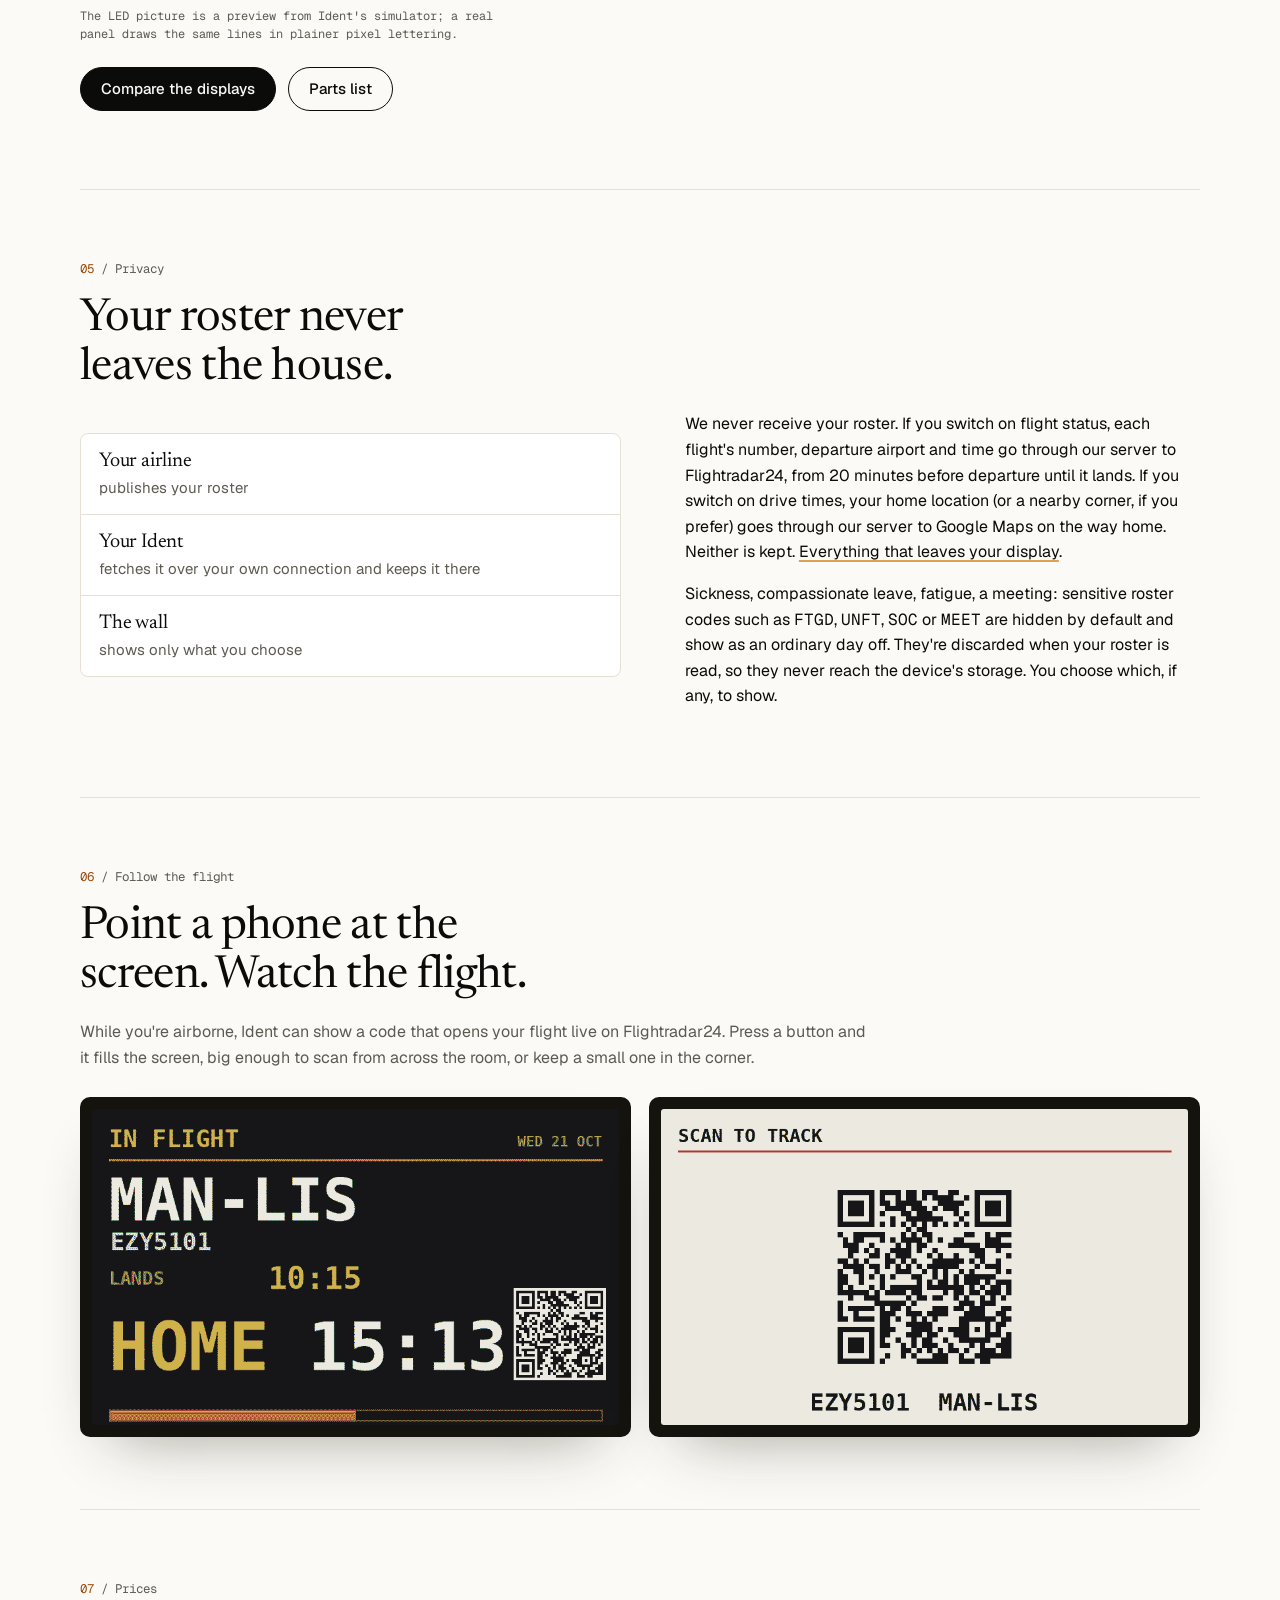
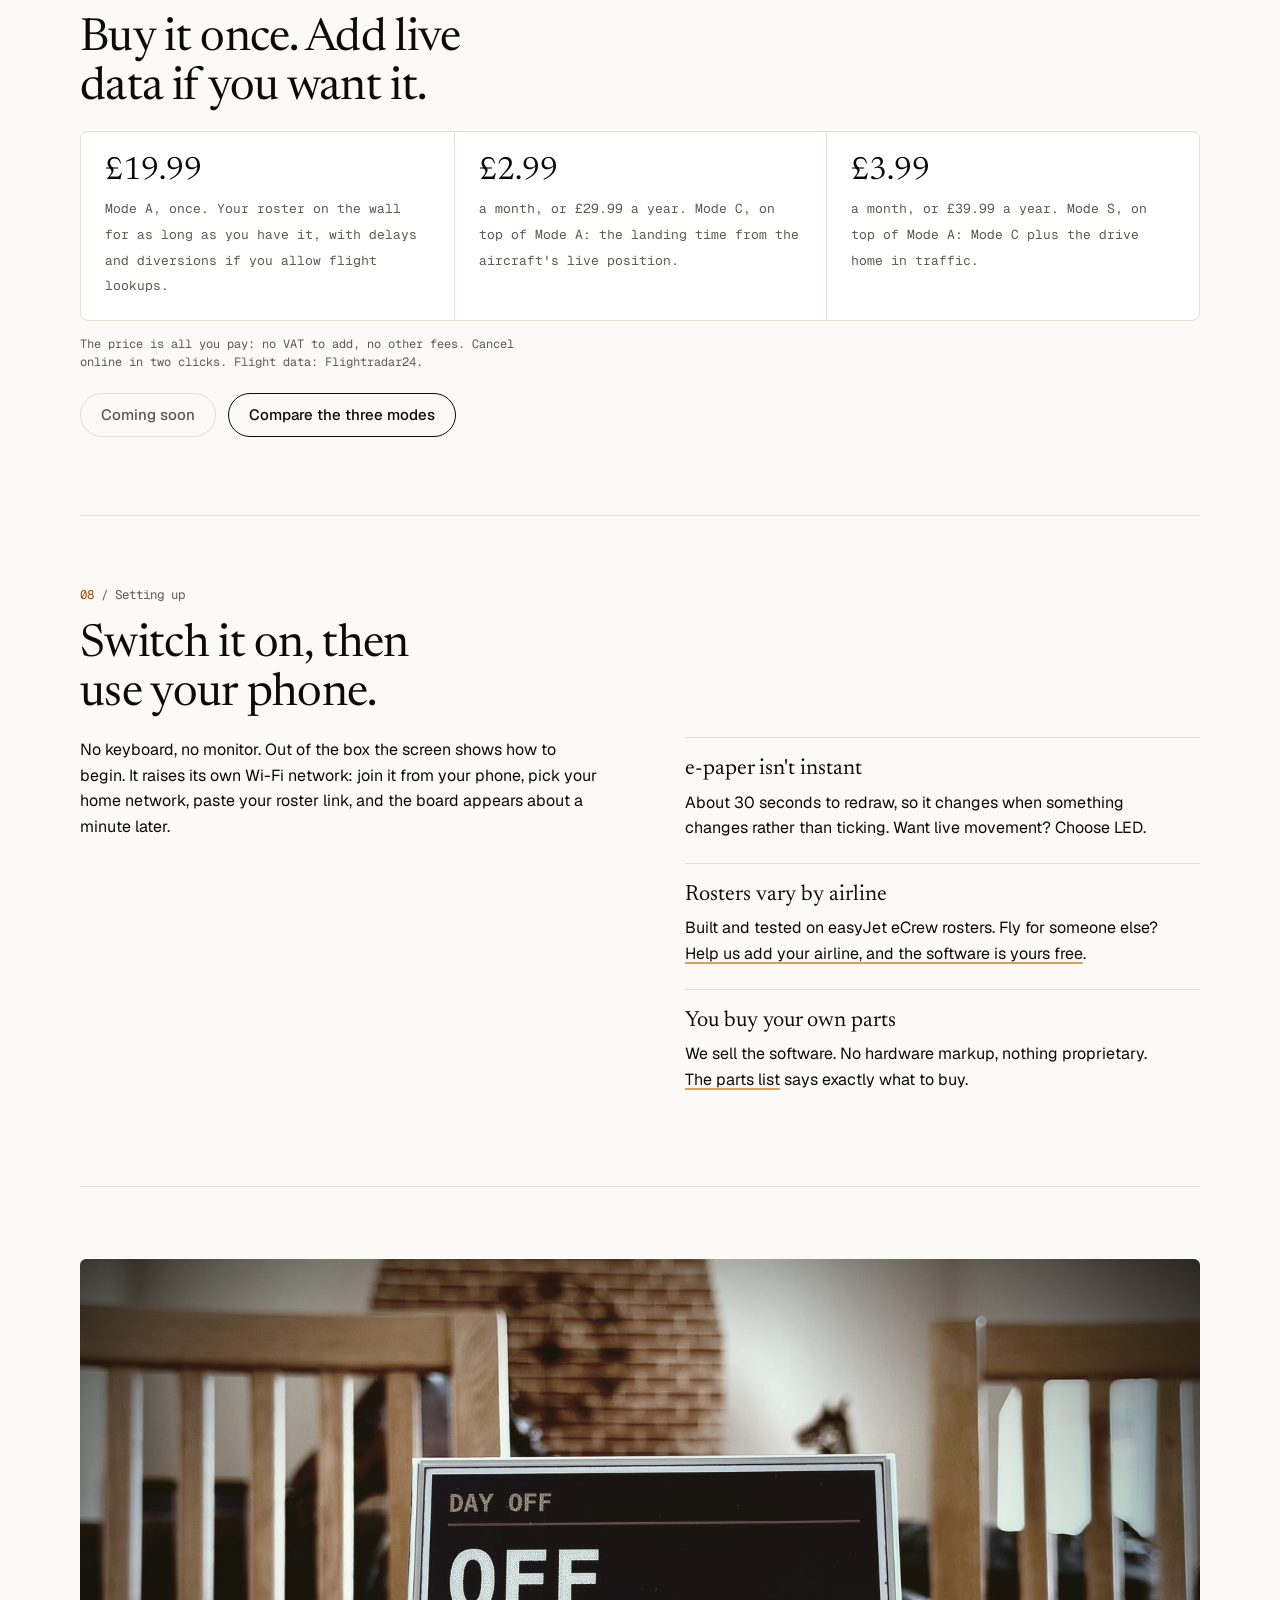
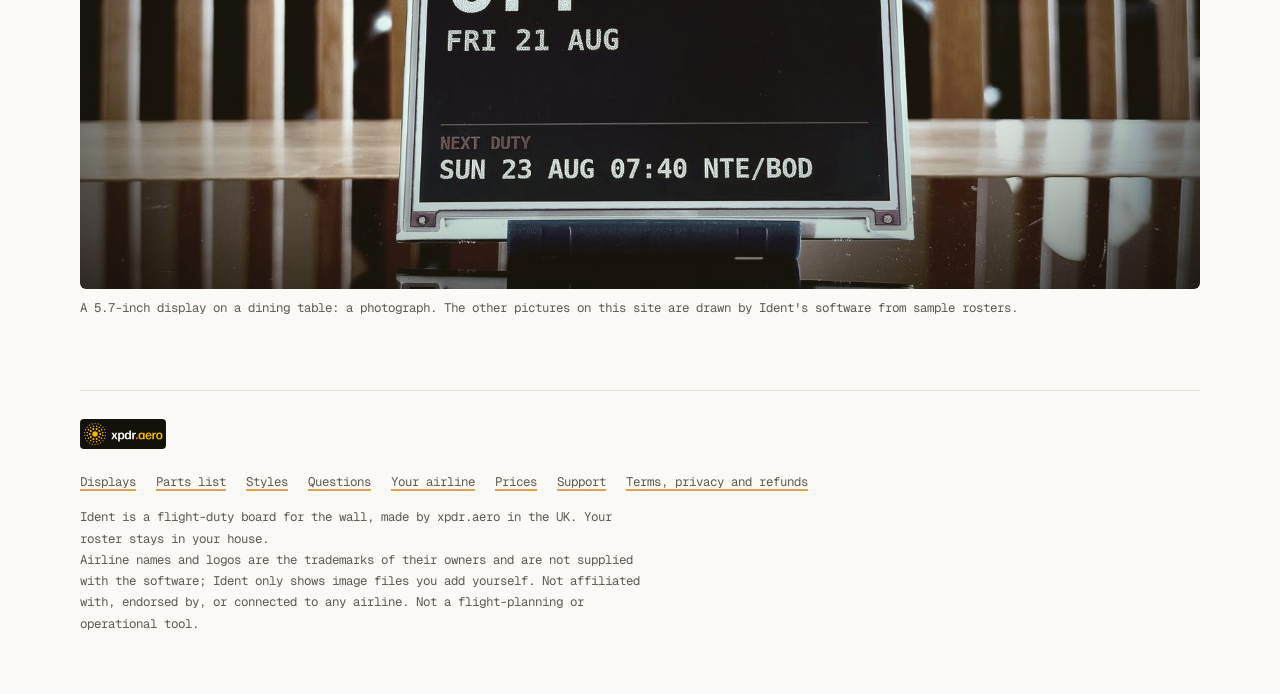
==== commit 2cd4231a: "Site refresh: the Logbook design, FAQ by product, what leaves the display, LED sizes; shop still clo" ====
--- a/index.html
+++ b/index.html
@@ -9,227 +9,166 @@
 <link rel="icon" href="/favicon-32.png" type="image/png" sizes="32x32">
 <link rel="icon" href="/favicon-16.png" type="image/png" sizes="16x16">
 <link rel="apple-touch-icon" href="/apple-touch-icon.png">
-<meta name="theme-color" content="#14110a">
+<meta name="theme-color" content="#fbfaf7">
 <link rel="stylesheet" href="style.css">
 <script>document.documentElement.className+=" "+(window.matchMedia("(prefers-reduced-motion: reduce)").matches?"":"js");</script>
 </head>
 <body>
 
 <nav><div class="wrap">
-  <a class="brand" href="index.html"><img src="/img/ident-wordmark.svg" alt="Ident" width="70" height="16"></a>
-  <a class="l" href="index.html#how">How it works</a>
-  <a class="l" href="displays.html">Displays</a>
-  <a class="l" href="styles.html">Styles</a>
-  <a class="l" href="pilots.html">For pilots</a>
-  <a class="l" href="parts.html">Parts</a>
-  <a class="l" href="faq.html">FAQ</a>
-  <a class="l" href="airlines.html">Your airline</a>
-  <span class="sp"></span>
-  <a class="l" href="buy.html">Buy</a>
-  <a class="l" href="support.html">Support</a>
+  <a class="brand" href="index.html"><img src="/img/ident-wordmark-light.svg" alt="Ident" width="70" height="16"></a>
+  <div class="links">
+    <a class="l" href="index.html#how"><span>01</span>How it works</a>
+    <a class="l" href="displays.html"><span>02</span>Displays</a>
+    <a class="l" href="styles.html"><span>03</span>Styles</a>
+    <a class="l" href="pilots.html"><span>04</span>For pilots</a>
+    <a class="l" href="faq.html"><span>05</span>Questions</a>
+    <a class="l" href="support.html"><span>06</span>Support</a>
+    <a class="l cta" href="buy.html">Prices</a>
+  </div>
 </div></nav>
 
-<header id="family"><div class="wrap herogrid">
-  <div class="herotext">
-    <h1>Know when they're home.</h1>
-    <p class="lead">Where you are, when you're back, how long they have with you.
-      Ident reads your roster and puts it on the wall, and unlike the printout,
-      it's still right after crewing change their mind.</p>
+<header id="top"><div class="wrap hero2">
+  <div>
+    <h1>Know when they're <em>home</em>.</h1>
+    <p class="lead">Ident reads a pilot's roster and puts it on the wall at home: where they are, when they land,
+      and when they'll be through the door. When crewing change their mind, the wall changes with it.</p>
     <div class="cta">
-      <a class="btn primary" href="displays.html">Choose a display</a>
-      <a class="btn ghost" href="#how">See how it works</a>
-    </div>
-  </div>
-  <div class="hero-dev">
+      <a class="btn primary" href="#displays">Choose a display</a>
+      <a class="btn ghost" href="#how">How it works</a>
+    </div>
+    <div class="pills" style="margin-top:26px">
+      <span class="pill">Your roster stays in your house</span>
+      <span class="pill">Many styles, one board</span>
+      <span class="pill">e-paper or LED</span>
+      <span class="pill"><b>4.0&Prime;</b> to <b>13.3&Prime;</b></span>
+    </div>
+  </div>
+  <div>
     <figure class="dev big"><img src="img/scenes/hero_solari_inflight.png" alt="The Ident display in flight: LGW-NTE, landing 09:25, home 13:43, with a progress bar" width="1600" height="960" fetchpriority="high"></figure>
-    <p class="rnd">The default style, drawn by Ident's own software from a sample roster.</p>
+    <p class="rnd">Solari board, the default. Drawn by Ident from a sample roster.</p>
   </div>
 </div></header>
 
-<div class="bento">
-
-<section class="c4 tile-q"><div class="wrap">
-  <figure class="dev "><img src="img/scenes/q_where_poster_seville.png" alt="The travel poster style: Seville, with the line In Seville, leaves 10:30, and home 14:38 along the foot" width="1600" height="960" loading="lazy"></figure>
-  <h2>Where are they?</h2>
-  <p class="sub">Today's destination as a poster, and when they're home along the foot.</p>
-</div></section>
-
-<section class="c4 tile-q dark"><div class="wrap">
-  <figure class="dev "><img src="img/scenes/q_when_countdown.png" alt="The countdown style: HOME IN 4 h 45, with a block for every hour still to go" width="1600" height="960" loading="lazy"></figure>
-  <h2>When are they back?</h2>
-  <p class="sub">&ldquo;Home in 4 h 45&rdquo;, with a block for every hour still to go. Old enough to read a clock is old enough to work out when Mum or Dad lands.</p>
-</div></section>
-
-<section class="c4 tile-q"><div class="wrap">
-  <figure class="dev "><img src="img/scenes/q_howlong_solari_dayoff.png" alt="The Solari board on a day off: OFF, then the next duty THU 22 OCT 07:10 NTE with wake 04:40" width="1600" height="960" loading="lazy"></figure>
-  <h2>How long do you have?</h2>
-  <p class="sub">It shows the next duty as well as this one, so the people at home can always see how much time they have with you. On a day off it's already there.</p>
-</div></section>
-
-<section class="c7 saf"><div class="wrap">
-  <h2 class="reveal">Ident reads your roster and keeps up-to-date</h2>
-  <p class="sub" style="max-width:58ch">Anyone who knows an airline pilot understands that their day can change in an instant. The best-laid plans for your time together can change drastically depending on all sorts of factors. Sometimes, by the time they can tell you, it's too late.</p>
-  <p class="sub" style="max-width:58ch;margin-bottom:0">Ident gives an instant oversight of how their plans change, as it happens. No more mental maths or waiting for a text back when they land: <strong>if they are delayed, the wall shows it.</strong></p>
-</div></section>
-
-<section class="c5 red" id="private"><div class="wrap">
-  <h2>Your roster never leaves the device.</h2>
-  <ol class="flow" aria-label="How the roster travels: from your airline, to the Ident in your house, onto the wall. It never goes to us.">
-    <li><b>Your airline</b><span>publishes your roster</span></li>
-    <li><svg class="down" viewBox="0 0 16 16" width="16" height="16" aria-hidden="true"><path d="M8 2v11M3.5 8.5 8 13l4.5-4.5" fill="none" stroke="currentColor" stroke-width="2" stroke-linecap="round" stroke-linejoin="round"/></svg><b>Your Ident</b><span>fetches it over your own connection and keeps it there</span></li>
-    <li><svg class="down" viewBox="0 0 16 16" width="16" height="16" aria-hidden="true"><path d="M8 2v11M3.5 8.5 8 13l4.5-4.5" fill="none" stroke="currentColor" stroke-width="2" stroke-linecap="round" stroke-linejoin="round"/></svg><b>The wall</b><span>shows only what you choose</span></li>
-  </ol>
-  <p class="sub" style="margin:0">We never receive it. Only the current flight number goes to a tracking service, and, if you switch drive times on, your home location (or a nearby corner) to Google Maps, both through our server and kept by no one.</p>
-</div></section>
-
-<section class="c12 dark colourband"><div class="wrap">
-  <h2 class="reveal">The colour answers before the words do.</h2>
-  <p class="sub" style="max-width:60ch">Status colour turns the whole board one colour: blue flying, red at work, green home. Read it from the door.</p>
+<section id="questions"><div class="wrap">
+  <p class="label"><b>01</b> / What it answers</p>
+  <h2>Three questions, from across the room.</h2>
+  <div class="three">
+    <figure><figure class="dev"><img src="img/scenes/q_where_poster_seville.png" alt="The travel poster style: Seville, with the line In Seville, leaves 10:30, and home 14:38 along the foot" width="1600" height="960" loading="lazy"></figure>
+      <h3>Where are they?</h3><p>Today's destination, big enough to read from the door, and when they're home along the foot.</p></figure>
+    <figure><figure class="dev"><img src="img/scenes/q_when_countdown.png" alt="The countdown style: HOME IN 4 h 45, with a block for every hour still to go" width="1600" height="960" loading="lazy"></figure>
+      <h3>When are they back?</h3><p>&ldquo;Home in 4 h 45&rdquo;, with a block for every hour still to go. Old enough to read a clock is old enough to work out when Mum or Dad lands.</p></figure>
+    <figure><figure class="dev"><img src="img/scenes/q_howlong_solari_dayoff.png" alt="The Solari board on a day off: OFF, then the next duty THU 22 OCT 07:10 NTE with wake 04:40" width="1600" height="960" loading="lazy"></figure>
+      <h3>How long do we have?</h3><p>The next duty as well as this one, so the people at home can see how much time they have with you. On a day off it's already there.</p></figure>
+  </div>
+</div></section>
+
+<section id="how"><div class="wrap">
+  <p class="label"><b>02</b> / How it works</p>
+  <h2>Point it at your roster once. Ident does the rest.</h2>
+  <p class="sub">A pilot's day can change in an instant, and by the time they can tell you it's often too late. Ident follows the roster as it changes. No mental maths, no waiting for a text when they land: if they're delayed, the wall shows it.</p>
+  <div class="ruled three">
+    <div><h3>It reads your roster</h3><p>Add your crew calendar link once. Ident checks it for changes by itself, and the wall follows.</p></div>
+    <div><h3>It knows the plan</h3><p>Off, standby, report, airborne, turnaround, heading home: the board follows where you actually are.</p></div>
+    <div><h3>It counts the way home</h3><p>On chocks, debrief, the walk to the car and the drive: the home time allows for all of it.</p></div>
+  </div>
+</div></section>
+
+<section id="colour"><div class="wrap">
+  <p class="label"><b>03</b> / At a glance</p>
+  <h2>The colour answers before the words do.</h2>
+  <p class="sub">The status colour style turns the whole board one colour: blue flying, red at work, green home. Read it from the door.</p>
   <div class="trio">
-    <figure><figure class="dev "><img src="img/scenes/status_blue_flying.png" alt="Status colour in blue: Flying to Málaga, home 15:48" width="1600" height="960" loading="lazy"></figure><figcaption>Flying</figcaption></figure>
-    <figure><figure class="dev "><img src="img/scenes/status_red_work.png" alt="Status colour in red: In Jersey, leaves 09:40, home 12:53" width="1600" height="960" loading="lazy"></figure><figcaption>At work</figcaption></figure>
-    <figure><figure class="dev "><img src="img/scenes/status_green_home.png" alt="Status colour in green: day off, home all day, next duty THU 22 OCT 07:10" width="1600" height="960" loading="lazy"></figure><figcaption>Home</figcaption></figure>
-  </div>
-</div></section>
-
-<section class="c12 paper" id="how"><div class="wrap">
-  <h2>Point it at your roster once. Ident does the rest.</h2>
-  <div class="ruled three"><div><h3>It reads your roster</h3><p>Add your eCrew calendar link, once. Ident regularly and silently checks for changes.</p></div><div><h3>It knows the plan</h3><p>Off, standby, report time, airborne, turnaround, heading home, the screen follows where you actually are.</p></div><div><h3>It stays accurate</h3><p>On-chocks, debrief, the walk to the car, the drive home - it's all accounted for.</p></div></div>
-</div></section>
-
-<section class="c7 dark"><div class="wrap">
-  <h2 class="reveal">Point a phone at the screen. Watch the flight.</h2>
-  <p class="sub">While you're airborne, Ident shows a QR code that opens your actual flight, live on Flightradar24. Whoever's at home can follow your flight. Press the button on the side and it fills the screen, scannable from across the room. Or leave a small QR code in the corner of your display.</p>
+    <figure><figure class="dev"><img src="img/scenes/status_blue_flying.png" alt="Status colour in blue: Flying to Málaga, home 15:48" width="1600" height="960" loading="lazy"></figure><figcaption>Flying</figcaption></figure>
+    <figure><figure class="dev"><img src="img/scenes/status_red_work.png" alt="Status colour in red: In Jersey, leaves 09:40, home 12:53" width="1600" height="960" loading="lazy"></figure><figcaption>At work</figcaption></figure>
+    <figure><figure class="dev"><img src="img/scenes/status_green_home.png" alt="Status colour in green: day off, home all day, next duty THU 22 OCT 07:10" width="1600" height="960" loading="lazy"></figure><figcaption>Home</figcaption></figure>
+  </div>
+  <p class="cta" style="margin-top:28px"><a class="btn ghost" href="styles.html">See all the styles</a></p>
+</div></section>
+
+<section id="displays"><div class="wrap">
+  <p class="label"><b>04</b> / Displays</p>
+  <h2>Three ways to have one.</h2>
+  <div class="three">
+    <figure><figure class="dev"><img src="img/scenes/f_epaper_7_3.png" alt="The Solari board in flight, as drawn on a 7.3 inch colour e-paper panel" width="1600" height="960" loading="lazy"></figure>
+      <h3>Ident for E1002</h3><p>Ready-made. Seeed's reTerminal E1002: 7.3&Prime; colour e-paper with its own battery, case and stand. Nothing to build; it runs on its battery and sleeps between checks.</p>
+      <p class="meta">Battery &middot; In testing, not on sale yet</p></figure>
+    <figure><figure class="dev"><img src="img/scenes/g_poster.png" alt="The travel poster style: Corfu, with home 17:28 along the foot" width="1600" height="960" loading="lazy"></figure>
+      <h3>Ident for Pi, e-paper</h3><p>A Raspberry Pi and a Pimoroni Inky Impression, 4.0&Prime; to 13.3&Prime;. No soldering; allow an unhurried hour. Every style, and settings from your phone at any time.</p>
+      <p class="meta">Plugged in, or an optional PiSugar battery</p></figure>
+    <figure><figure class="dev ledf"><img src="img/led_64x32_inflight.png" alt="Preview of a 64 by 32 LED panel in flight" loading="lazy"></figure>
+      <h3>Ident for Pi, LED</h3><p>A departure board that glows. One 64&times;32 HUB75 panel, or two side by side (128&times;32) for longer names. Bright, instant, and more of a project.</p>
+      <p class="meta">Mains only &middot; An afternoon's build</p></figure>
+  </div>
+  <p class="rnd">The LED picture is a preview from Ident's simulator; a real panel draws the same lines in plainer pixel lettering.</p>
+  <div class="cta" style="margin-top:24px"><a class="btn primary" href="displays.html">Compare the displays</a><a class="btn ghost" href="parts.html">Parts list</a></div>
+</div></section>
+
+<section id="private"><div class="wrap">
+  <p class="label"><b>05</b> / Privacy</p>
+  <h2>Your roster never leaves the house.</h2>
+  <div class="hero2" style="align-items:start">
+    <ol class="flow" aria-label="How the roster travels: from your airline, to the Ident in your house, onto the wall. It never goes to us.">
+      <li><b>Your airline</b><span>publishes your roster</span></li>
+      <li><b>Your Ident</b><span>fetches it over your own connection and keeps it there</span></li>
+      <li><b>The wall</b><span>shows only what you choose</span></li>
+    </ol>
+    <div>
+      <p style="margin-top:0">We never receive your roster. If you switch on flight status, each flight's number, departure airport and time go through our server to Flightradar24, from 20 minutes before departure until it lands. If you switch on drive times, your home location (or a nearby corner, if you prefer) goes through our server to Google Maps on the way home. Neither is kept. <a href="faq.html#what-leaves">Everything that leaves your display</a>.</p>
+      <p>Sickness, compassionate leave, fatigue, a meeting: sensitive roster codes such as <span class="mono">FTGD</span>, <span class="mono">UNFT</span>, <span class="mono">SOC</span> or <span class="mono">MEET</span> are hidden by default and show as an ordinary day off. They're discarded when your roster is read, so they never reach the device's storage. You choose which, if any, to show.</p>
+    </div>
+  </div>
+</div></section>
+
+<section id="track"><div class="wrap">
+  <p class="label"><b>06</b> / Follow the flight</p>
+  <h2>Point a phone at the screen. Watch the flight.</h2>
+  <p class="sub">While you're airborne, Ident can show a code that opens your flight live on Flightradar24. Press a button and it fills the screen, big enough to scan from across the room, or keep a small one in the corner.</p>
   <div class="pair">
-    <figure class="dev "><img src="img/scenes/qr_corner_lisbon.png" alt="The board showing IN FLIGHT MAN-LIS, with a small scannable code in the bottom corner" width="1600" height="960" loading="lazy"></figure>
-    <figure class="dev "><img src="img/scenes/qr_full_lisbon.png" alt="The full-screen scan-to-track code for flight EZY5101, Manchester to Lisbon" width="1600" height="960" loading="lazy"></figure>
-  </div>
-</div></section>
-
-<section class="c5 paper"><div class="wrap">
-  <h2 class="reveal">Privacy when it matters most</h2>
-  <figure class="dev "><img src="img/scenes/month_dayoff.png" alt="A month calendar on an e-paper panel: flying days with their destinations, standby days and days off" width="1600" height="960" loading="lazy"></figure>
-  <p class="sub" style="margin:18px 0 0">Compassionate leave, sickness, fatigue, a meeting - Ident hides sensitive roster codes by default, showing instead as an ordinary day off. <strong>You choose which.</strong> Nothing is revealed unless you ask.</p>
-</div></section>
-
-<section class="c12 dark" id="styles"><div class="wrap">
-  <h2 class="reveal">Make it suit your room.</h2>
-  <p class="sub">Pick the style that suits the room, and change it from your phone or with a button on the frame. A few of them here, each on a day that suits it.</p>
-  <div class="styles"><figure class="sty"><figure class="dev "><img src="img/scenes/g_board_solari.png" alt="The Solari board on an airport duty day at Gatwick, 06:00 to 14:00, home 14:53" width="1600" height="960" loading="lazy"></figure>
-      <figcaption><h3>Solari board <span>the default</span></h3><p>Split-flap departure board. Route, landing time, home time, progress.</p><p class="on">Airport duty at base</p></figcaption></figure>
-    <figure class="sty"><figure class="dev "><img src="img/scenes/g_poster.png" alt="The travel poster style: Corfu, with home 17:28 along the foot" width="1600" height="960" loading="lazy"></figure>
-      <figcaption><h3>Travel poster <span>where they are</span></h3><p>Today's destination as a screen-printed poster, and when they're home along the foot.</p><p class="on">Flying to Corfu</p></figcaption></figure>
-    <figure class="sty"><figure class="dev "><img src="img/scenes/g_status.png" alt="The status colour style in yellow: on standby until 19:00, home now, could be called in" width="1600" height="960" loading="lazy"></figure>
-      <figcaption><h3>Status colour <span>read it from the door</span></h3><p>The whole board one colour: blue flying, red at work, green home, yellow on standby. The colour answers before the words do.</p><p class="on">Home standby, could be called in</p></figcaption></figure>
-    <figure class="sty"><figure class="dev "><img src="img/scenes/g_clock.png" alt="The 12-hour clock style: home at 1:43 pm today" width="1600" height="960" loading="lazy"></figure>
-      <figcaption><h3>12-hour clock <span>for the children</span></h3><p>A clock face, shaded from now until they're home. "Home at 1:43 pm."</p><p class="on">Landed, on the way home</p></figcaption></figure>
-    <figure class="sty"><figure class="dev "><img src="img/scenes/g_chart.png" alt="The enroute chart style with the aircraft on its way from Manchester to Faro" width="1600" height="960" loading="lazy"></figure>
-      <figcaption><h3>Enroute chart <span>live map</span></h3><p>The route drawn on a chart, with the aircraft where it is now.</p><p class="on">Outbound to Faro</p></figcaption></figure>
-    <figure class="sty"><figure class="dev "><img src="img/scenes/g_minimal.png" alt="The minimal style: BCN in huge letters, with landing and home times" width="1600" height="960" loading="lazy"></figure>
-      <figcaption><h3>Minimal <span>read it from the hall</span></h3><p>One enormous destination and the two times that matter.</p><p class="on">Outbound to Barcelona</p></figcaption></figure>
-  </div>
-  <div class="cta" style="margin-top:26px"><a class="btn primary" href="styles.html">See all the styles</a></div>
-  <p class="rnd" style="margin-top:18px">These are renderings of sample rosters, drawn by Ident's own software. Not photographs.</p>
-</div></section>
-
-<section class="c12 cream"><div class="wrap">
-  <h2 class="reveal">Paper-quiet, or bright and alive.</h2>
-  <p class="sub" style="max-width:66ch">Same software, different displays. Pick whichever suits the room.</p>
-  <div class="twokinds">
-    <figure><figure class="dev"><img src="img/scenes/size_7_3.png" alt="A 7.3 inch e-paper panel showing the Solari board in flight from Birmingham to Heraklion" width="1600" height="960" loading="lazy"></figure>
-      <figcaption><h3>Colour e-paper</h3><p>Looks like paper. No glow, readable in direct sun, keeps its picture unplugged. Understated; the quiet one. Best for a bedroom, hallway, or kitchen. 4.0&Prime; to 13.3&Prime;, redraws in about 30 seconds.</p></figcaption></figure>
-    <figure><figure class="dev ledf"><img src="img/scenes/led_128x32_krakow.png" alt="A 128 by 32 LED matrix panel: in flight from Glasgow to Krakow, land and home times" width="1024" height="256" loading="lazy"></figure>
-      <figcaption><h3>LED matrix</h3><p>Bright, instant, looks like a departure board. Reads across a room. The one people notice. Good for a study, office, or bar. HUB75 panels, 64&times;32 and up, updates in real time.</p></figcaption></figure>
-  </div>
-  <div class="cta" style="margin-top:24px"><a class="btn primary" href="displays.html">Compare the displays</a></div>
-</div></section>
-
-<section class="c12 saf"><div class="wrap">
-  <h2 class="reveal">For the pilot: ETA, confirmed.</h2>
-  <p class="sub" style="max-width:70ch">Ident shows your current flight, when it lands and what time you'll be home, and your next duty, so your loved ones can always see how much time they have with you. <strong>Mode A</strong> (&pound;19.99) shows your scheduled times, plus delays and diversions if you allow flight lookups. <strong>Mode C</strong> (&pound;2.99 a month or &pound;29.99 a year) takes the landing time from the aircraft&rsquo;s live position; <strong>Mode S</strong> (&pound;3.99 a month or &pound;39.99 a year) adds the drive time home in traffic. Not on sale yet: coming soon. <a href="buy.html">Compare the three</a>.</p>
-  <div class="cta"><a class="btn primary" href="pilots.html">More for pilots</a></div>
-  <p class="rnd" style="margin-top:16px">Flight data: Flightradar24</p>
-</div></section>
-
-<section class="c12 cream tile-setup"><div class="wrap">
-  <h2>Easy to set up. Plug it in, then use your phone.</h2>
-  <p class="sub" style="max-width:60ch;margin-bottom:0">No keyboard, no monitor, nothing to type. It raises its own Wi-Fi network the first time you switch it on: join it from your phone, pick your home network, done.</p>
-</div></section>
-
-<section class="c12 cream inside" id="inside"><div class="wrap">
-  <h2 class="reveal">What&rsquo;s inside.</h2>
-  <p class="sub" style="max-width:62ch">Three ways to build it, drawn apart. Nothing proprietary and nothing soldered. The drawings are schematic and not to scale.</p>
-  <div class="builds">
-    <article class="build"><h3>Raspberry Pi and e-paper</h3>
-      <img src="img/inside-epaper.svg" alt="Exploded view of the Raspberry Pi and e-paper build: frame, Inky Impression panel, Raspberry Pi with its header on the back of the panel, optional battery and stand, with the microSD card and power lead beside" width="560" height="700" loading="lazy">
-      <ol class="parts"><li><b>Frame or mount.</b> The window is cut to the panel; the frame setting draws the board inside whatever window your mount leaves.</li><li><b>Pimoroni Inky Impression 7.3″.</b> 800×480, six colours (Spectra 6), four buttons on the side.</li><li><b>Raspberry Pi.</b> A Pi 3 Model A+ or Pi Zero 2 WH. The 40-pin header pushes straight onto the back of the panel: no soldering, no wiring.</li><li><b>Battery, optional.</b> A PiSugar 3 clips on underneath and leaves the display connector free.</li><li><b>Stand or wall mount.</b> </li><li><b>microSD card.</b> A1-rated, 16&ndash;32&nbsp;GB, with Ident on it.</li><li><b>Power.</b> The official 12.5&nbsp;W micro-USB supply.</li></ol><p class="meta">The reference build. <a href="parts.html#reference">Parts and prices</a></p></article>
-    <article class="build"><h3>Raspberry Pi and LED matrix</h3>
-      <img src="img/inside-led.svg" alt="Exploded view of the LED matrix build: two 64 by 32 panels chained, a ribbon cable, a matrix bonnet on a Raspberry Pi, a separate 5 volt panel supply and the Pi's own supply" width="560" height="700" loading="lazy">
-      <ol class="parts"><li><b>Two 64×32 HUB75 panels,</b> chained into one 128×32 board.</li><li><b>Ribbon cable.</b> Carries the picture from the bonnet to the first panel; the panels chain to each other.</li><li><b>Adafruit RGB Matrix Bonnet,</b> or the Matrix HAT + RTC, pushed onto the Pi.</li><li><b>Raspberry Pi 3 Model A+.</b> </li><li><b>5&nbsp;V 4&nbsp;A panel supply.</b> Separate from the Pi&rsquo;s, wired straight into the bonnet. Never through the Pi.</li><li><b>The Pi&rsquo;s own supply.</b> 12.5&nbsp;W micro-USB.</li></ol><p class="meta">Mains only. <a href="displays.html">Compare the displays</a></p></article>
-    <article class="build"><h3>reTerminal E1002</h3>
-      <img src="img/inside-reterminal.svg" alt="Exploded view of the Seeed reTerminal E1002: front case, colour e-paper panel, mainboard with ESP32-S3 and USB-C, battery and back case" width="560" height="700" loading="lazy">
-      <ol class="parts"><li><b>Case, front.</b> </li><li><b>7.3″ colour e-paper.</b> E Ink Spectra 6, 800×480.</li><li><b>Mainboard.</b> An ESP32-S3 with Wi-Fi, and a USB-C port. It reads your roster on the display itself, with no Pi.</li><li><b>Battery.</b> 2000&nbsp;mAh; Seeed quote up to three months.</li><li><b>Case, back.</b> </li></ol><p class="meta">In testing, not on sale yet. <a href="parts.html#reterminal">The two models</a></p></article>
-  </div>
-</div></section>
-
-<section class="c12 paper"><div class="wrap">
-  <h2 class="reveal">Worth knowing before you buy</h2>
-  <p class="sub">The things we'd want to be told.</p>
-  <div class="triad reveal">
-    <div><h3>e-paper isn't instant</h3>
-      <p>Around 30 seconds to redraw, so it updates on change rather than ticking.
-        Want live movement? Choose the LED matrix.</p></div>
-    <div><h3>Rosters vary by airline</h3>
-      <p>Built and tested against easyJet eCrew feeds. Fly for someone else?
-        <a href="airlines.html">Help us add your airline and yours is free</a>.</p></div>
-    <div><h3>You build it</h3>
-      <p>No soldering, but you'll flash a memory card and follow a guide.
-        An unhurried hour.</p></div>
-  </div>
-
-  <div class="reassure reveal">
-    <div><h4>Buy your own parts</h4><p>We sell the software. No hardware markup, nothing proprietary.</p></div>
-    <div><h4>It updates itself</h4><p>New versions arrive on the device. You choose when to install.</p></div>
-    <div><h4>Illustrated build guide</h4><p>Step by step, written for someone who has never used a Raspberry Pi.</p></div>
-    <div><h4>Real support</h4><p>Unsure about something? Let us know how we can help. <a href="support.html">Ask anything</a>.</p></div>
-  </div>
-</div></section>
-
-<section class="c12 cream" id="privacy"><div class="wrap">
-  <h2 class="reveal">We take privacy seriously.</h2>
-  <p class="sub" style="max-width:74ch">We never see your roster or give anyone else access to it: only the current flight number.&nbsp; You can choose to use a calendar link or an offline copy of your roster. During setup you can choose to enable live traffic information, if you provide your home location, this is only sent to Google Maps. You control your Ident on your home WiFi network, securely.</p>
-  <h2 class="reveal" style="margin-top:34px">You have control.</h2>
-  <p class="sub" style="max-width:74ch;margin-bottom:0">Sensitive roster codes such as
-    <span class="mono">FTGD</span>, <span class="mono">UNFT</span>, <span class="mono">NSO</span>,
-    <span class="mono">SOC</span>, <span class="mono">MEET</span>, <span class="mono">WFTU</span>,
-    <span class="mono">HOSP</span> or <span class="mono">RESN</span> can be automatically
-    hidden, these will then show as days off or standby, depending on your preference.
-    It isn't just hidden on screen: those codes are discarded when your roster is read, so they never reach the device's storage at all. Nothing that isn't kept can appear later.</p>
-</div></section>
-
-<section class="c5 paper photo-tile"><div class="wrap">
-  <h2>How it looks at home.</h2>
-  <figure class="real"><img src="img/photo/graded/home_wide.jpg" alt="A 5.7 inch Ident on a dining table showing DAY OFF, FRI 21 AUG and the next duty on Sunday" loading="lazy" width="1600" height="900"><figcaption class="cap">A 5.7-inch display on a dining table. This one is a photograph, colour-graded to sit with the rest of the page; the other pictures on this site are drawn by Ident's software.</figcaption></figure>
-</div></section>
-
-<section class="c7 red"><div class="wrap" style="display:flex;flex-direction:column;justify-content:center;height:100%">
-  <h2 class="reveal">Airline not supported? Help us read your roster, and yours is free.</h2>
-  <p class="sub">Send a sample roster and help us understand your rostering system - and we'll give you a fully-built Ident for free. See T&amp;Cs.</p>
-  <div class="cta"><a class="btn primary" href="airlines.html">Apply for a free Ident</a></div>
-</div></section>
-
-</div>
+    <figure class="dev"><img src="img/scenes/qr_corner_lisbon.png" alt="The board showing IN FLIGHT MAN-LIS, with a small scannable code in the bottom corner" width="1600" height="960" loading="lazy"></figure>
+    <figure class="dev"><img src="img/scenes/qr_full_lisbon.png" alt="The full-screen scan-to-track code for flight EZY5101, Manchester to Lisbon" width="1600" height="960" loading="lazy"></figure>
+  </div>
+</div></section>
+
+<section id="prices"><div class="wrap">
+  <p class="label"><b>07</b> / Prices</p>
+  <h2>Buy it once. Add live data if you want it.</h2>
+  <div class="prices">
+    <div><b>&pound;19.99</b><span>Mode A, once. Your roster on the wall for as long as you have it, with delays and diversions if you allow flight lookups.</span></div>
+    <div><b>&pound;2.99</b><span>a month, or &pound;29.99 a year. Mode C, on top of Mode A: the landing time from the aircraft's live position.</span></div>
+    <div><b>&pound;3.99</b><span>a month, or &pound;39.99 a year. Mode S, on top of Mode A: Mode C plus the drive home in traffic.</span></div>
+  </div>
+  <p class="rnd">The price is all you pay: no VAT to add, no other fees. Cancel online in two clicks. Flight data: Flightradar24.</p>
+  <div class="cta" style="margin-top:22px"><span class="btn soon" aria-disabled="true">Coming soon</span><a class="btn ghost" href="buy.html">Compare the three modes</a></div>
+</div></section>
+
+<section id="setup"><div class="wrap">
+  <p class="label"><b>08</b> / Setting up</p>
+  <h2>Switch it on, then use your phone.</h2>
+  <div class="hero2" style="align-items:start">
+    <p style="margin-top:0">No keyboard, no monitor. Out of the box the screen shows how to begin. It raises its own Wi-Fi network: join it from your phone, pick your home network, paste your roster link, and the board appears about a minute later.</p>
+    <div class="ruled" style="margin-top:0;grid-template-columns:1fr">
+      <div><h3>e-paper isn't instant</h3><p>About 30 seconds to redraw, so it changes when something changes rather than ticking. Want live movement? Choose LED.</p></div>
+      <div><h3>Rosters vary by airline</h3><p>Built and tested on easyJet eCrew rosters. Fly for someone else? <a href="airlines.html">Help us add your airline, and the software is yours free</a>.</p></div>
+      <div><h3>You buy your own parts</h3><p>We sell the software. No hardware markup, nothing proprietary. <a href="parts.html">The parts list</a> says exactly what to buy.</p></div>
+    </div>
+  </div>
+</div></section>
+
+<section id="home-photo"><div class="wrap">
+  <figure class="real"><img src="img/photo/graded/home_wide.jpg" alt="A 5.7 inch Ident on a dining table showing DAY OFF, FRI 21 AUG and the next duty on Sunday" loading="lazy" width="1600" height="900"><figcaption class="cap">A 5.7-inch display on a dining table: a photograph. The other pictures on this site are drawn by Ident's software from sample rosters.</figcaption></figure>
+</div></section>
 
 <footer><div class="wrap">
-  <a class="xp" href="https://xpdr.aero/"><img src="/img/xpdr-lockup-A2-on-dark.svg" alt="xpdr.aero" width="98" height="34"></a>
+  <a class="xp" href="https://xpdr.aero/"><img src="/img/xpdr-lockup-A2-on-dark.svg" alt="xpdr.aero" width="86" height="30"></a>
   <div class="fl">
-    <a href="displays.html">Displays</a><a href="parts.html">Parts</a>
-    <a href="faq.html">FAQ</a><a href="support.html">Support</a><a href="legal.html">Legal</a>
-  </div>
-  <p>Ident is a flight-duty display for pilots and cabin crew. Your roster stays on your own device.<br>
-    Airline names and logos are the trademarks of their owners and are not supplied with
-    the software; Ident only shows image files you add yourself. Not affiliated with,
-    endorsed by, or connected to any airline.</p>
+    <a href="displays.html">Displays</a><a href="parts.html">Parts list</a><a href="styles.html">Styles</a>
+    <a href="faq.html">Questions</a><a href="airlines.html">Your airline</a><a href="buy.html">Prices</a>
+    <a href="support.html">Support</a><a href="legal.html">Terms, privacy and refunds</a>
+  </div>
+  <p>Ident is a flight-duty board for the wall, made by xpdr.aero in the UK. Your roster stays in your house.<br>
+    Airline names and logos are the trademarks of their owners and are not supplied with the software; Ident only
+    shows image files you add yourself. Not affiliated with, endorsed by, or connected to any airline. Not a flight-planning or operational tool.</p>
 </div></footer>
 
 <script>
--- a/style.css
+++ b/style.css
@@ -1,185 +1,176 @@
-/* --- Ident site, in the xpdr.aero house style --------------------------
-   Same system as xpdr.aero: a warm near-black ground, rounded tiles in
-   saffron / cream / white / red, one typeface (Familjen Grotesk, SIL OFL,
-   self-hosted in fonts/ - no third-party request), tight bold headings,
-   outlined pills for labels. Redesigned 19 Oct 2026.
-   The previous slate/Barlow stylesheet is kept in claude/style-before-xpdr-redesign.css.
-   ------------------------------------------------------------------- */
-@font-face{font-family:"Familjen Grotesk";font-weight:400 700;font-style:normal;font-display:swap;src:url('fonts/familjen-grotesk-latin.woff2') format('woff2')}
-@font-face{font-family:"Familjen Fallback";src:local("Arial"),local("Liberation Sans");size-adjust:102%;ascent-override:100%;descent-override:22%;line-gap-override:0%}
-
-/* Tokens on :root are the page GROUND (dark): the nav, tab bar and footer sit
-   straight on it. Every <section> and <header> is a tile that re-sets the
-   same names for its own light or dark fill, so components just use var(--ink) etc. */
+/* --- Ident site: "Logbook" ------------------------------------------------
+   Chosen on 6 Nov 2026 (claude/website-refresh/OPTIONS.md, option A,
+   after jbkempf.com). One column of warm paper, a serif for headlines,
+   a plain sans for reading, a mono for small labels and times. Pictures of
+   the board sit in dark bezels like figures in an essay. Amber is the brand
+   mark only; the reading accent is a deeper rust that passes contrast on paper.
+   Fonts are all SIL Open Font License, self-hosted in fonts/ (licences in
+   fonts/licences/), so a visitor's browser asks no one else for anything.
+   The previous xpdr.aero tile stylesheet is kept in claude/website-refresh/before/.
+   ------------------------------------------------------------------------- */
+@font-face{font-family:"Newsreader";font-style:normal;font-weight:200 800;font-display:swap;src:url('fonts/newsreader-latin-standard-normal.woff2') format('woff2')}
+@font-face{font-family:"Newsreader";font-style:italic;font-weight:200 800;font-display:swap;src:url('fonts/newsreader-latin-standard-italic.woff2') format('woff2')}
+@font-face{font-family:"Geist";font-style:normal;font-weight:100 900;font-display:swap;src:url('fonts/geist-latin-wght-normal.woff2') format('woff2')}
+@font-face{font-family:"Geist Mono";font-style:normal;font-weight:100 900;font-display:swap;src:url('fonts/geist-mono-latin-wght-normal.woff2') format('woff2')}
+
 :root{
-  --f:"Familjen Grotesk","Familjen Fallback",system-ui,-apple-system,"Segoe UI",Roboto,Helvetica,Arial,sans-serif;
-  --ground:#14110a; --saf:#f2b705; --red:#d8381a; --cream:#f3ecd6; --paper:#fbf8ef; --black:#000;
-  --bg:var(--ground);
-  --ink:#fbf8ef;          /* text */
-  --muted:#a79d82;        /* secondary text */
-  --white:#fbf8ef;        /* headings */
-  --panel:#2a251a;        /* raised surface */
-  --panel2:#1d1910;       /* form fields */
-  --line:rgba(251,248,239,.18);
-  --accent:#f2b705;       /* interactive */
-  --accent2:#ffd24d;
-  --brand:#f2b705;        /* saffron fill */
-  --brand-ink:#14110a;
-  --btn-bg:#f2b705; --btn-fg:#14110a;
-  --warn:#f2b705; --warnbg:#2a251a;
-  --ok:#4fd18b; --bad:#ff7a63;
-  --radius:18px; --tile:26px; --max:1300px;
+  --serif:"Newsreader",Georgia,"Times New Roman",serif;
+  --sans:"Geist",system-ui,-apple-system,"Segoe UI",Roboto,Helvetica,Arial,sans-serif;
+  --mono:"Geist Mono",ui-monospace,"SF Mono",Menlo,Consolas,monospace;
+  --f:var(--sans);
+  --paper:#fbfaf7; --card:#ffffff; --ink:#0b0b0a; --muted:#5d5a52; --faint:#8c877b;
+  --line:#e4e0d6; --amber:#E0A154; --rust:#9a4f12; --rust2:#7a3c0b;
+  --bezel:#15130e;
+  /* names the components use */
+  --bg:var(--paper); --white:var(--ink); --panel:var(--card); --panel2:var(--card);
+  --accent:var(--rust); --accent2:var(--rust2);
+  --btn-bg:var(--ink); --btn-fg:var(--paper);
+  --warn:#7a5200; --warnbg:#fff7e6; --ok:#17703f; --bad:#a52a10;
+  --brand:var(--ink); --brand-ink:var(--paper);
+  --saf:var(--amber); --cream:var(--paper);
+  --radius:8px; --tile:0; --max:1120px; --gut:clamp(16px,4vw,40px);
 }
-/* Light tiles. */
-.tile-cream,.tile-paper,.tile-saf{
-  --ink:#14110a; --muted:#5a5238; --white:#14110a; --line:rgba(20,17,10,.2);
-  --accent:#a52a10; --accent2:#7d1f0b;
-  --btn-bg:#14110a; --btn-fg:#fbf8ef;
-  --warn:#7a5200; --warnbg:#fff3c7;
-  --ok:#17703f; --bad:#a52a10;
-  --brand:#14110a; --brand-ink:#fbf8ef;
-}
-.tile-cream{background:var(--cream);--panel:#fbf8ef;--panel2:#fff}
-.tile-paper{background:var(--paper);--panel:#f3ecd6;--panel2:#fff}
-.tile-saf{background:var(--saf);--panel:#fbf8ef;--panel2:#fff;--muted:#14110a}
-.tile-dark{background:#000;--ink:#fbf8ef;--muted:#a79d82;--white:#fbf8ef;--panel:#1d1910;--panel2:#14110a}
-.tile-red{background:var(--red);--ink:#fff;--white:#fff;--muted:#fff;--line:rgba(255,255,255,.45);--accent:#fff;--accent2:#fff;--panel:#b92d12;--btn-bg:#14110a;--btn-fg:#fbf8ef}
 
 *{box-sizing:border-box}
 html{scroll-behavior:smooth}
-body{margin:0;background:var(--ground);color:var(--ink);padding:0 14px 14px;
-  font:400 1rem/1.55 var(--f);font-optical-sizing:auto;
-  -webkit-font-smoothing:antialiased;text-rendering:optimizeLegibility}
-::selection{background:#f2b705;color:#14110a}
-h1,h2,h3,h4,.lede{font-family:var(--f);font-weight:700;text-wrap:balance;color:var(--white)}
+body{margin:0;background:var(--paper);color:var(--ink);padding:0 var(--gut);
+  font:400 1rem/1.6 var(--sans);-webkit-font-smoothing:antialiased;text-rendering:optimizeLegibility}
+::selection{background:var(--amber);color:var(--ink)}
+h1,h2,.lede{font-family:var(--serif);font-weight:400;text-wrap:balance;color:var(--ink)}
+h3,h4{font-family:var(--sans);font-weight:600;color:var(--ink);text-wrap:balance}
 p{text-wrap:pretty}
 .wrap{max-width:var(--max);margin:0 auto;padding:0}
-a{color:inherit;text-decoration:underline;text-decoration-color:var(--accent);text-underline-offset:3px;text-decoration-thickness:1.5px}
-a:hover{color:var(--accent2)}
-a:focus-visible,button:focus-visible,summary:focus-visible,.rail:focus-visible{outline:3px solid var(--saf);outline-offset:3px;border-radius:6px}
-.mono{font-family:var(--f);font-variant-numeric:tabular-nums}
-.k{color:var(--white);font-weight:700}
-
-/* ---- masthead: the same bar as xpdr.aero ------------------------------ */
-nav{position:sticky;top:0;z-index:20;background:rgba(20,17,10,.94);backdrop-filter:blur(8px);margin:0 -14px;padding:0 14px}
-nav .wrap{display:flex;align-items:center;gap:26px;height:62px;padding:0 4px}
-nav .brand{display:flex;align-items:center;text-decoration:none}
-nav .brand img{display:block;height:18px;width:auto}
-nav a.l{color:var(--cream);text-decoration:none;font-size:.9375rem;font-weight:500}
-nav a.l:hover{color:var(--saf)}
-nav .sp{margin-left:auto}
-
-/* ---- tiles ------------------------------------------------------------ */
-header,section{max-width:var(--max);margin:14px auto 0;border-radius:var(--tile);position:relative;overflow:hidden;
-  padding:clamp(26px,4.4vw,56px);background:var(--cream);
-  --ink:#14110a;--muted:#5a5238;--white:#14110a;--line:rgba(20,17,10,.2);--accent:#a52a10;--accent2:#7d1f0b;
-  --btn-bg:#14110a;--btn-fg:#fbf8ef;--warn:#7a5200;--warnbg:#fff3c7;--ok:#17703f;--bad:#a52a10;--brand:#14110a;--brand-ink:#fbf8ef;
-  --panel:#fbf8ef;--panel2:#fff;color:var(--ink)}
-header{background:var(--saf);--muted:#14110a;--panel:#fbf8ef;margin-top:10px;padding-top:clamp(34px,6vw,84px);padding-bottom:clamp(30px,5vw,64px)}
-section:nth-of-type(even){background:var(--paper);--panel:#f3ecd6}
-section.dark,section#styles{background:#000;border:2px solid var(--saf);
-  --ink:#fbf8ef;--muted:#a79d82;--white:#fbf8ef;--line:rgba(251,248,239,.2);--accent:#f2b705;--accent2:#ffd24d;
-  --btn-bg:#f2b705;--btn-fg:#14110a;--warn:#f2b705;--warnbg:#2a251a;--ok:#4fd18b;--bad:#ff7a63;--brand:#f2b705;--brand-ink:#14110a;
-  --panel:#1d1910;--panel2:#14110a}
-section.red{background:var(--red);--ink:#fff;--white:#fff;--muted:#fff;--line:rgba(255,255,255,.5);--accent:#fff;--accent2:#fff;
-  --btn-bg:#14110a;--btn-fg:#fbf8ef;--panel:#b92d12;--panel2:#fff}
-section.photo{padding:0;background:#000}
-section.tabintro,section.saf{background:var(--saf);--muted:#14110a;--panel:#fbf8ef}
-section.cream{background:var(--cream);--panel:#fbf8ef}
-section.paper{background:var(--paper);--panel:#f3ecd6}
-.tabpanel>section:first-child{margin-top:0}
-.tabpanel[hidden]{display:none}
-section.bleed{padding:0;background:#000;border:0}
+a{color:inherit;text-decoration:underline;text-decoration-color:var(--amber);text-underline-offset:3px;text-decoration-thickness:1.5px}
+a:hover{color:var(--rust)}
+a:focus-visible,button:focus-visible,summary:focus-visible,.rail:focus-visible{outline:3px solid var(--amber);outline-offset:3px;border-radius:4px}
+.mono{font-family:var(--mono);font-variant-numeric:tabular-nums}
+.k{color:var(--ink);font-weight:600}
+em.r,h1 em{color:var(--rust)}
+
+/* ---- masthead ------------------------------------------------------------ */
+nav{position:sticky;top:0;z-index:20;background:rgba(251,250,247,.94);backdrop-filter:blur(8px);
+  margin:0 calc(-1 * var(--gut));padding:0 var(--gut);border-bottom:1px solid var(--line)}
+nav .wrap{display:flex;align-items:center;gap:22px;height:64px}
+nav .brand{display:flex;align-items:center;text-decoration:none;margin-right:auto}
+nav .brand img{display:block;height:16px;width:auto}
+nav a.l{color:var(--ink);text-decoration:none;font:400 .78rem/1 var(--mono);white-space:nowrap}
+nav a.l span{color:var(--faint);margin-right:5px}
+nav a.l:hover{color:var(--rust)}
+nav a.l[aria-current="page"]{color:var(--rust)}
+nav a.l.cta{color:var(--rust)}
+nav .sp{display:none}
+
+/* ---- sections: open paper, separated by a hairline --------------------- */
+header,section{max-width:var(--max);margin:0 auto;position:relative;padding:clamp(44px,6vw,72px) 0;
+  border-top:1px solid var(--line);background:none;color:var(--ink)}
+header{border-top:0;padding-top:clamp(40px,7vw,88px)}
+section.photo,section.bleed{padding:clamp(32px,4vw,48px) 0}
 
 /* ---- type ------------------------------------------------------------- */
-h1{font-size:clamp(2.5rem,6.4vw,6rem);line-height:.94;margin:18px 0 18px;letter-spacing:-.04em;max-width:14ch}
-h1 .g{color:inherit;opacity:.62}
-h2{font-size:clamp(1.875rem,4vw,3.5rem);line-height:.98;margin:0 0 18px;letter-spacing:-.035em;max-width:20ch}
-h3{font-size:1.1875rem;line-height:1.2;margin:0 0 8px;letter-spacing:-.01em}
+h1{font-size:clamp(2.75rem,6.2vw,4.75rem);line-height:1.02;letter-spacing:-.025em;margin:0 0 24px;max-width:16ch}
+h1 .g{color:var(--muted)}
+h2{font-size:clamp(2rem,3.8vw,2.85rem);line-height:1.08;letter-spacing:-.015em;margin:0 0 18px;max-width:22ch}
+h3{font-size:1.125rem;line-height:1.3;margin:0 0 6px}
 h4{font-size:1rem;margin:0 0 6px}
-.lead{font-size:clamp(1rem,1.5vw,1.1875rem);max-width:60ch;margin:0 0 26px;line-height:1.5;font-weight:500}
-p.sub{color:var(--muted);margin:0 0 26px;max-width:62ch;line-height:1.55}
-.lede{font-size:clamp(1.375rem,2.8vw,2.25rem);line-height:1.08;letter-spacing:-.03em;max-width:20ch;margin:0 0 14px}
-.kicker,.badge,.tag{display:inline-block;align-self:flex-start;border:1.5px solid currentColor;border-radius:99px;
-  padding:3px 11px;font-size:.75rem;font-weight:600;letter-spacing:.07em;text-transform:uppercase;font-variant-numeric:tabular-nums;
-  background:transparent;color:inherit;margin:0 0 14px;line-height:1.4}
-.meta{color:var(--muted);font-size:.8125rem;font-weight:500;letter-spacing:.02em;line-height:1.4}
-
-/* ---- buttons: pills --------------------------------------------------- */
+.lead{font-size:clamp(1.0625rem,1.5vw,1.1875rem);max-width:36em;margin:0 0 24px;line-height:1.6}
+p.sub{color:var(--muted);margin:0 0 26px;max-width:62ch;line-height:1.6}
+.lede{font-size:clamp(1.5rem,2.6vw,2rem);line-height:1.2;letter-spacing:-.01em;max-width:26ch;margin:0 0 14px}
+.label,.kicker{display:block;font:400 .78rem/1.2 var(--mono);color:var(--muted);margin:0 0 18px;letter-spacing:0;text-transform:none;border:0;padding:0}
+.label b,.kicker b{color:var(--rust);font-weight:400}
+.badge,.tag{display:inline-block;font:400 .75rem/1.3 var(--mono);color:var(--muted);border:1px solid var(--line);border-radius:99px;
+  padding:5px 10px;background:var(--card);margin:10px 0 0}
+.meta{color:var(--muted);font:400 .78rem/1.5 var(--mono)}
+.sign{font:italic 400 1.375rem/1.3 var(--serif);color:var(--rust);margin:22px 0 18px}
+.pills{display:flex;flex-wrap:wrap;gap:8px;margin:0 0 6px}
+.pill{font:400 .75rem/1 var(--mono);border:1px solid var(--line);border-radius:99px;padding:8px 12px;background:var(--card)}
+.pill b{color:var(--rust);font-weight:500}
+
+/* ---- buttons ----------------------------------------------------------- */
 .cta{display:flex;gap:12px;flex-wrap:wrap;margin-bottom:6px}
-.btn{display:inline-block;padding:13px 24px;border-radius:99px;text-decoration:none;font-weight:600;font-size:.9375rem;
-  border:2px solid transparent;transition:transform .2s}
-.btn.primary{background:var(--btn-bg);color:var(--btn-fg)}
-.btn.ghost{border-color:currentColor;color:var(--ink);background:transparent}
-.btn:hover{transform:scale(.97);color:inherit}
-.btn.primary:hover{color:var(--btn-fg)}
-.btn.soon{opacity:.55;cursor:default}
-.btn.soon:hover{transform:none}
-
-/* ---- screenshots, cards ------------------------------------------------ */
-.shot{background:var(--panel);border-radius:var(--radius);padding:14px;margin-top:8px}
-.shot img{width:100%;display:block;border-radius:12px}
-.cap{color:var(--muted);font-size:.8125rem;margin-top:10px;text-align:center}
-.grid{display:grid;gap:14px;grid-template-columns:repeat(auto-fit,minmax(250px,1fr))}
-.card{background:var(--panel);border-radius:var(--radius);padding:20px}
+.btn{display:inline-block;padding:12px 20px;border-radius:99px;text-decoration:none;font:500 .9375rem/1.2 var(--sans);
+  border:1px solid var(--ink);transition:background .15s,color .15s}
+.btn.primary{background:var(--ink);color:var(--paper)}
+.btn.ghost{color:var(--ink);background:transparent}
+.btn:hover{background:var(--rust);border-color:var(--rust);color:var(--paper)}
+.btn.soon{background:transparent;color:var(--muted);border-color:var(--line);cursor:default}
+.btn.soon:hover{background:transparent;color:var(--muted);border-color:var(--line)}
+
+/* ---- figures, cards ------------------------------------------------------ */
+.shot{background:var(--bezel);border-radius:var(--radius);padding:12px;margin-top:8px}
+.shot img{width:100%;display:block;border-radius:3px}
+.cap{color:var(--muted);font:400 .78rem/1.5 var(--mono);margin-top:10px}
+.grid{display:grid;gap:20px;grid-template-columns:repeat(auto-fit,minmax(250px,1fr))}
+.card{background:var(--card);border:1px solid var(--line);border-radius:var(--radius);padding:20px}
 .card p{color:var(--muted);margin:0;font-size:.9375rem}
-.panels{display:grid;gap:14px;grid-template-columns:repeat(auto-fit,minmax(260px,1fr))}
-.pcard{background:var(--panel);border-radius:var(--radius);padding:16px;display:flex;flex-direction:column}
-.pcard img{width:100%;aspect-ratio:5/3;object-fit:contain;border-radius:12px;display:block;background:#0f0d07}
+.panels{display:grid;gap:28px;grid-template-columns:repeat(auto-fit,minmax(260px,1fr))}
+.pcard{display:flex;flex-direction:column}
+.pcard img{width:100%;aspect-ratio:5/3;object-fit:contain;border-radius:6px;display:block;background:var(--bezel)}
 .pcard .t{display:flex;align-items:baseline;gap:8px;margin:13px 0 3px}
 .pcard .t h3{margin:0}
-.pcard .px{color:var(--muted);font-size:.8125rem}
+.pcard .px{color:var(--muted);font:400 .78rem var(--mono)}
 .pcard p{color:var(--muted);font-size:.9375rem;margin:6px 0 0}
-.tag{margin:11px 0 0;font-size:.6875rem}
-.tag.best{color:var(--ok)}
-.tag.gone{color:var(--bad)}
-
-.warn{background:var(--warnbg);border:1.5px solid var(--warn);border-radius:var(--radius);padding:16px 20px;margin:22px 0}
+.tag.best{color:var(--ok);border-color:currentColor}
+.tag.gone{color:var(--bad);border-color:currentColor}
+
+.warn{background:var(--warnbg);border:1px solid #ecd9a8;border-radius:var(--radius);padding:16px 20px;margin:22px 0}
 .warn strong{color:var(--warn)}
 .warn p{margin:7px 0 0;color:var(--ink);font-size:.9375rem}
-.note{background:var(--panel);border:1.5px solid var(--line);border-radius:12px;padding:14px 18px;color:var(--muted);font-size:.9375rem}
-
-table{width:100%;border-collapse:collapse;font-size:.9375rem}
-th,td{text-align:left;padding:12px;border-bottom:1.5px solid var(--line);vertical-align:top}
-th{color:var(--white);font-weight:700;font-size:.8125rem;letter-spacing:.07em;text-transform:uppercase}
-td.k{white-space:nowrap;color:var(--white);font-weight:700}
-.yes{color:var(--ok);font-weight:700}
-.no{color:var(--bad);font-weight:700}
+.note{background:var(--card);border:1px solid var(--line);border-radius:var(--radius);padding:14px 18px;color:var(--ink);font-size:.9375rem}
+
+table{width:100%;border-collapse:collapse;font-size:.9375rem;background:var(--card);border:1px solid var(--line);border-radius:var(--radius)}
+th,td{text-align:left;padding:12px 14px;border-bottom:1px solid var(--line);vertical-align:top}
+th{color:var(--muted);font:500 .75rem/1.3 var(--mono)}
+td.k{white-space:nowrap;color:var(--ink);font-weight:600}
+.yes{color:var(--ok);font-weight:600}
+.no{color:var(--bad);font-weight:600}
 .tablewrap{overflow-x:auto}
 table.cmp td.k{white-space:normal}
 table.cmp th:not(:first-child),table.cmp td:not(.k){width:32%}
 .cmp .yes,.cmp .no{font-size:1.0625rem;margin-right:4px}
-.soon{color:var(--accent);font-weight:700}
+.soon{color:var(--rust);font-weight:500}
 .why{display:block;color:var(--muted);font-size:.8125rem;margin-top:2px}
 
-details{background:var(--panel);border-radius:var(--radius);padding:0;margin-bottom:10px;overflow:hidden}
-details summary{cursor:pointer;padding:16px 20px;font-weight:600;font-size:1rem;list-style:none;color:var(--white)}
+/* ---- questions --------------------------------------------------------- */
+details{border-bottom:1px solid var(--line);padding:0;margin:0;background:none}
+details:first-of-type{border-top:1px solid var(--line)}
+details summary{cursor:pointer;padding:18px 0;font:400 1.3125rem/1.3 var(--serif);list-style:none;color:var(--ink)}
 details summary::-webkit-details-marker{display:none}
-details summary::before{content:"+";color:var(--accent);margin-right:12px;font-weight:700}
-details[open] summary::before{content:"–"}
-details .body{padding:0 20px 18px;color:var(--muted);font-size:.9375rem}
-details .body p{margin:0 0 10px}
+details summary::before{content:"+";font-family:var(--mono);color:var(--rust);margin-right:14px;font-size:1rem}
+details[open] summary::before{content:"\2013"}
+details .body{padding:0 0 22px 30px;color:var(--ink);font-size:1rem}
+details .body p{margin:0 0 12px}
 details .body p:last-child{margin:0}
-.faqcat{margin:44px 0 14px;font-size:clamp(1.5rem,2.6vw,2.125rem);line-height:1.05;letter-spacing:-.03em;font-weight:700;color:var(--white);max-width:none}
+.faqcat{margin:52px 0 16px;font:400 .78rem/1.2 var(--mono);color:var(--muted);max-width:none;letter-spacing:0}
+.faqcat b{color:var(--rust);font-weight:400}
 .faqcat:first-child{margin-top:0}
-
-form{background:var(--panel);border-radius:var(--radius);padding:24px;max-width:560px}
-label{display:block;font-size:.75rem;font-weight:600;color:var(--muted);letter-spacing:.07em;text-transform:uppercase;margin:16px 0 6px}
-input,textarea,select{width:100%;padding:12px;border-radius:12px;border:1.5px solid var(--line);
-  background:var(--panel2);color:var(--ink);font-size:1rem;font-family:inherit}
+/* one answer per product, as a ruled list */
+.per{display:grid;margin:4px 0 14px}
+.per>div{display:grid;grid-template-columns:150px minmax(0,1fr);gap:20px;padding:14px 0;border-top:1px solid var(--line)}
+.per>div:first-child{border-top:0;padding-top:4px}
+.per b.p{font:500 .78rem/1.6 var(--mono);color:var(--rust)}
+.per p{margin:0 0 8px}.per p:last-child{margin:0}
+@media(max-width:700px){.per>div{grid-template-columns:1fr;gap:4px}details .body{padding-left:0}}
+.callout{margin:16px 0 4px;padding:14px 18px;border:1px solid var(--line);background:var(--card);border-radius:var(--radius)}
+.callout b{color:var(--rust);font-weight:600}
+
+form{background:var(--card);border:1px solid var(--line);border-radius:var(--radius);padding:24px;max-width:560px}
+label{display:block;font:400 .75rem/1.3 var(--mono);color:var(--muted);margin:16px 0 6px}
+input,textarea,select{width:100%;padding:12px;border-radius:6px;border:1px solid #d5d0c4;
+  background:#fff;color:var(--ink);font-size:1rem;font-family:inherit}
 textarea{min-height:130px;resize:vertical}
-button{margin-top:20px;padding:13px 24px;border:0;border-radius:99px;background:var(--btn-bg);
-  color:var(--btn-fg);font:600 .9375rem var(--f);cursor:pointer}
-button:hover{opacity:.9}
-
-/* ---- footer ------------------------------------------------------------ */
-footer{max-width:var(--max);margin:0 auto;padding:26px 4px 12px;color:var(--muted);font-size:.875rem;line-height:1.5}
+button{margin-top:20px;padding:12px 22px;border:0;border-radius:99px;background:var(--ink);
+  color:var(--paper);font:500 .9375rem var(--sans);cursor:pointer}
+button:hover{background:var(--rust)}
+
+/* ---- footer -------------------------------------------------------------- */
+footer{max-width:var(--max);margin:0 auto;padding:28px 0 48px;color:var(--muted);font:400 .78rem/1.7 var(--mono);border-top:1px solid var(--line)}
 footer .wrap{max-width:none}
 footer a{color:inherit}
-footer a:hover{color:var(--saf)}
-footer .fl{display:flex;gap:20px;flex-wrap:wrap;margin-bottom:14px}
+footer a:hover{color:var(--rust)}
+footer .fl{display:flex;gap:6px 20px;flex-wrap:wrap;margin-bottom:14px}
 footer .xp{display:inline-block;margin:0 0 16px;line-height:0}
-footer .xp img{height:34px;width:auto;display:block}
+footer .xp img{height:30px;width:auto;display:block;border-radius:4px}
+footer p{max-width:80ch}
 
 /* ---- scrollable style gallery ------------------------------------------ */
 .gal{position:relative;margin-top:6px}
@@ -303,17 +294,7 @@
 html:not(.tabs-js) .tabpanel[hidden]{display:block}
 @media(max-width:560px){.tab{padding:9px 16px;font-size:.875rem}}
 
-@media(max-width:700px){
-  nav .wrap{flex-wrap:wrap;height:auto;gap:6px 18px;padding-top:12px;padding-bottom:12px}
-  nav .sp{display:none}
-  nav .brand{width:100%}
-  .tabbar{top:0;position:static}
-}
-@media(max-width:600px){
-  body{padding:0 10px 10px}
-  nav,.tabbar{margin:0 -10px;padding:0 10px}
-  header,section{border-radius:22px}
-}
+
 
 /* ---- photographs of real units ----------------------------------------- */
 .shots{display:grid;gap:14px;grid-template-columns:repeat(auto-fit,minmax(240px,1fr));margin-top:26px}
@@ -499,3 +480,63 @@
 .twokinds figure{margin:0}.twokinds figcaption{padding-top:14px}
 .twokinds h3{font-size:1.5rem;letter-spacing:-.02em;margin:0 0 6px}
 .twokinds p{margin:0;color:var(--muted);max-width:44ch}
+
+/* ============ Logbook overrides for the components above (6 Nov 2026) ===== */
+.slide{background:none;padding:0}
+.slide img{background:var(--bezel);border-radius:6px}
+.slide .t h3{font-size:1rem}.slide .t span,.galhint{font-family:var(--mono);font-size:.75rem}
+.navbtns button{color:var(--ink);border:1px solid var(--line);background:var(--card)}
+.navbtns button:hover{background:var(--ink);color:var(--paper);border-color:var(--ink)}
+.dev{background:var(--bezel);border:0;border-radius:10px;padding:12px;box-shadow:0 30px 60px -34px rgba(40,30,10,.45)}
+.dev img{border-radius:3px}
+.dev.big{border-radius:10px;padding:14px;box-shadow:0 30px 60px -30px rgba(40,30,10,.4)}
+.rnd{font:400 .75rem/1.5 var(--mono);color:var(--muted)}
+header .rnd{color:var(--muted)}
+.flow{gap:0;border:1px solid var(--line);border-radius:var(--radius);background:var(--card)}
+.flow li{background:none;border-radius:0;border-top:1px solid var(--line);padding:14px 18px}
+.flow li:first-child{border-top:0}
+.flow li:last-child{background:none}
+.flow li b{font:400 1.25rem/1.3 var(--serif)}
+.flow li span{font-size:.9375rem;color:var(--muted);opacity:1}
+.flow li .down{display:none}
+.ruled>div{border-top:1px solid var(--line)}
+.ruled h3,.ruled h4{font:400 1.375rem/1.25 var(--serif);letter-spacing:0}
+.ruled p{color:var(--ink)}
+.triad h3,.build h3,.twokinds h3,.fam h3,.anatomy .step .card h3,.tile-q h3{font:400 1.5rem/1.2 var(--serif);letter-spacing:0}
+.triad p,.twokinds p,.fam p{color:var(--ink)}
+.fam{background:none;border-radius:0}.fam .body{padding:16px 0 0}.fam .meta{border-top:1px solid var(--line)}
+.sty h3{font-size:1rem}.sty h3 span,.sty .on,.sty .runs,.sty p{font-size:.875rem}
+.sty .runs,.sty h3 span{font-family:var(--mono);font-size:.75rem}
+.size figcaption,.trio figcaption,.hero-pair figcaption,.pair-one figcaption{font:400 .8125rem/1.4 var(--mono);color:var(--muted);letter-spacing:0}
+.led figcaption{font:400 .75rem/1.4 var(--mono);letter-spacing:0}
+ol.parts li{color:var(--ink)}
+ol.parts li::before{border:1px solid var(--line);background:var(--card);color:var(--rust);font:500 .75rem var(--mono)}
+.shots img,.real img,.split img{border-radius:6px}
+.stage{background:none;border-radius:0}
+.qa-figs figcaption{font:400 .75rem/1.4 var(--mono);color:var(--muted)}
+
+/* the product trio and price row of the home page */
+.three{display:grid;grid-template-columns:repeat(3,minmax(0,1fr));gap:clamp(24px,3vw,40px);margin-top:12px}
+.three figure{margin:0}
+.three img{width:100%;aspect-ratio:5/3;object-fit:contain;border-radius:6px;background:var(--bezel);display:block}
+.three h3{font:500 1.125rem/1.3 var(--sans);margin:16px 0 6px}
+.three p{margin:0 0 10px}
+.prices{display:grid;grid-template-columns:repeat(3,minmax(0,1fr));border:1px solid var(--line);border-radius:var(--radius);background:var(--card);margin-top:10px}
+.prices>div{padding:22px 24px;border-left:1px solid var(--line)}
+.prices>div:first-child{border-left:0}
+.prices b{display:block;font:400 2rem/1.1 var(--serif);margin-bottom:6px}
+.prices span{font:400 .8125rem/1.6 var(--mono);color:var(--muted)}
+.hero2{display:grid;grid-template-columns:1.05fr 1fr;gap:clamp(32px,5vw,64px);align-items:center}
+@media(max-width:860px){.three,.prices{grid-template-columns:1fr}.prices>div{border-left:0;border-top:1px solid var(--line)}.prices>div:first-child{border-top:0}.hero2{grid-template-columns:1fr}}
+
+/* phone: the wordmark, then the links on one line that scrolls sideways */
+@media(max-width:860px){
+  nav .wrap{flex-wrap:wrap;height:auto;gap:0 18px;padding:12px 0 0}
+  nav .brand{width:100%;margin:0 0 6px}
+  nav .links{display:flex;gap:18px;overflow-x:auto;width:100%;padding:6px 0 12px;scrollbar-width:none}
+  nav .links::-webkit-scrollbar{display:none}
+}
+nav .links{display:flex;gap:22px;align-items:center}
+@media(max-width:600px){body{padding:0 16px}nav{margin:0 -16px;padding:0 16px}}
+@media(max-width:900px){.herogrid .sub{order:2}}
+@media(max-width:700px){table:not(.keep-table) td[data-label]::before{font:400 .72rem/1.4 var(--mono);text-transform:none;letter-spacing:0}}
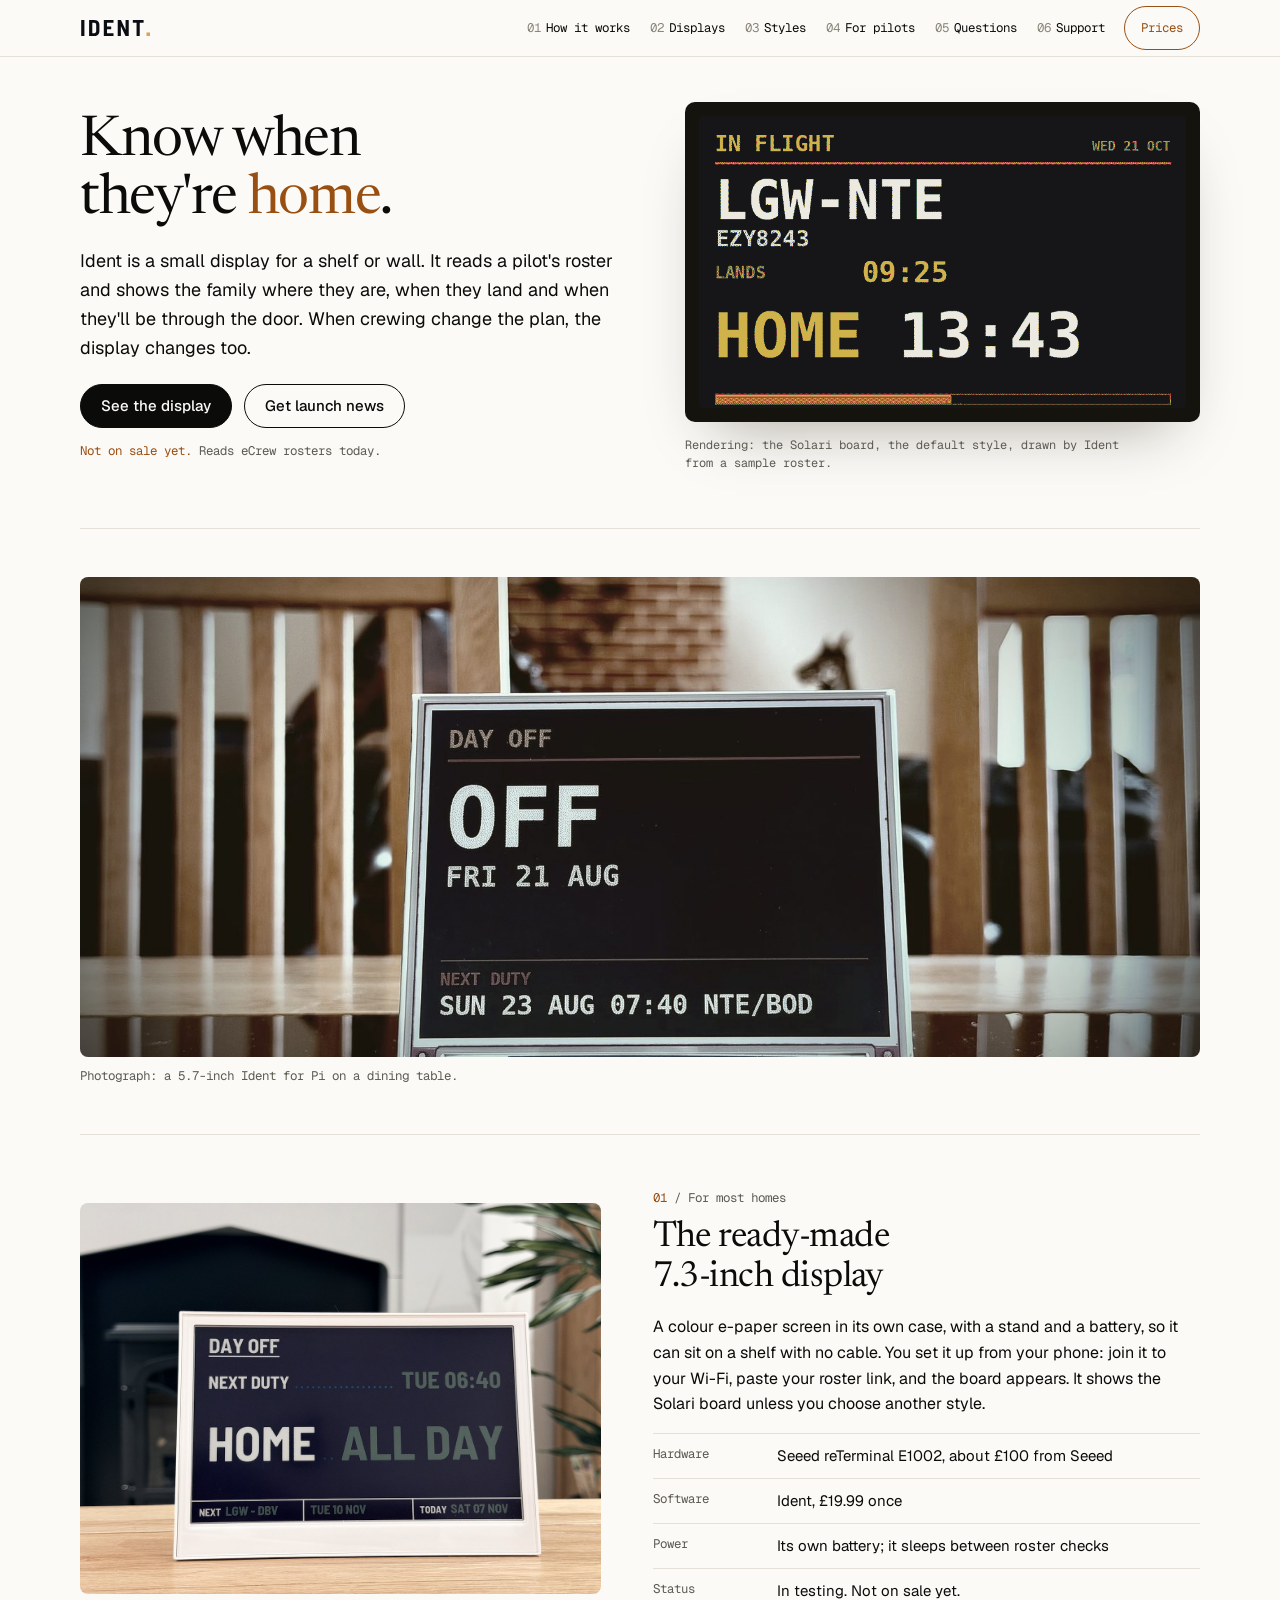
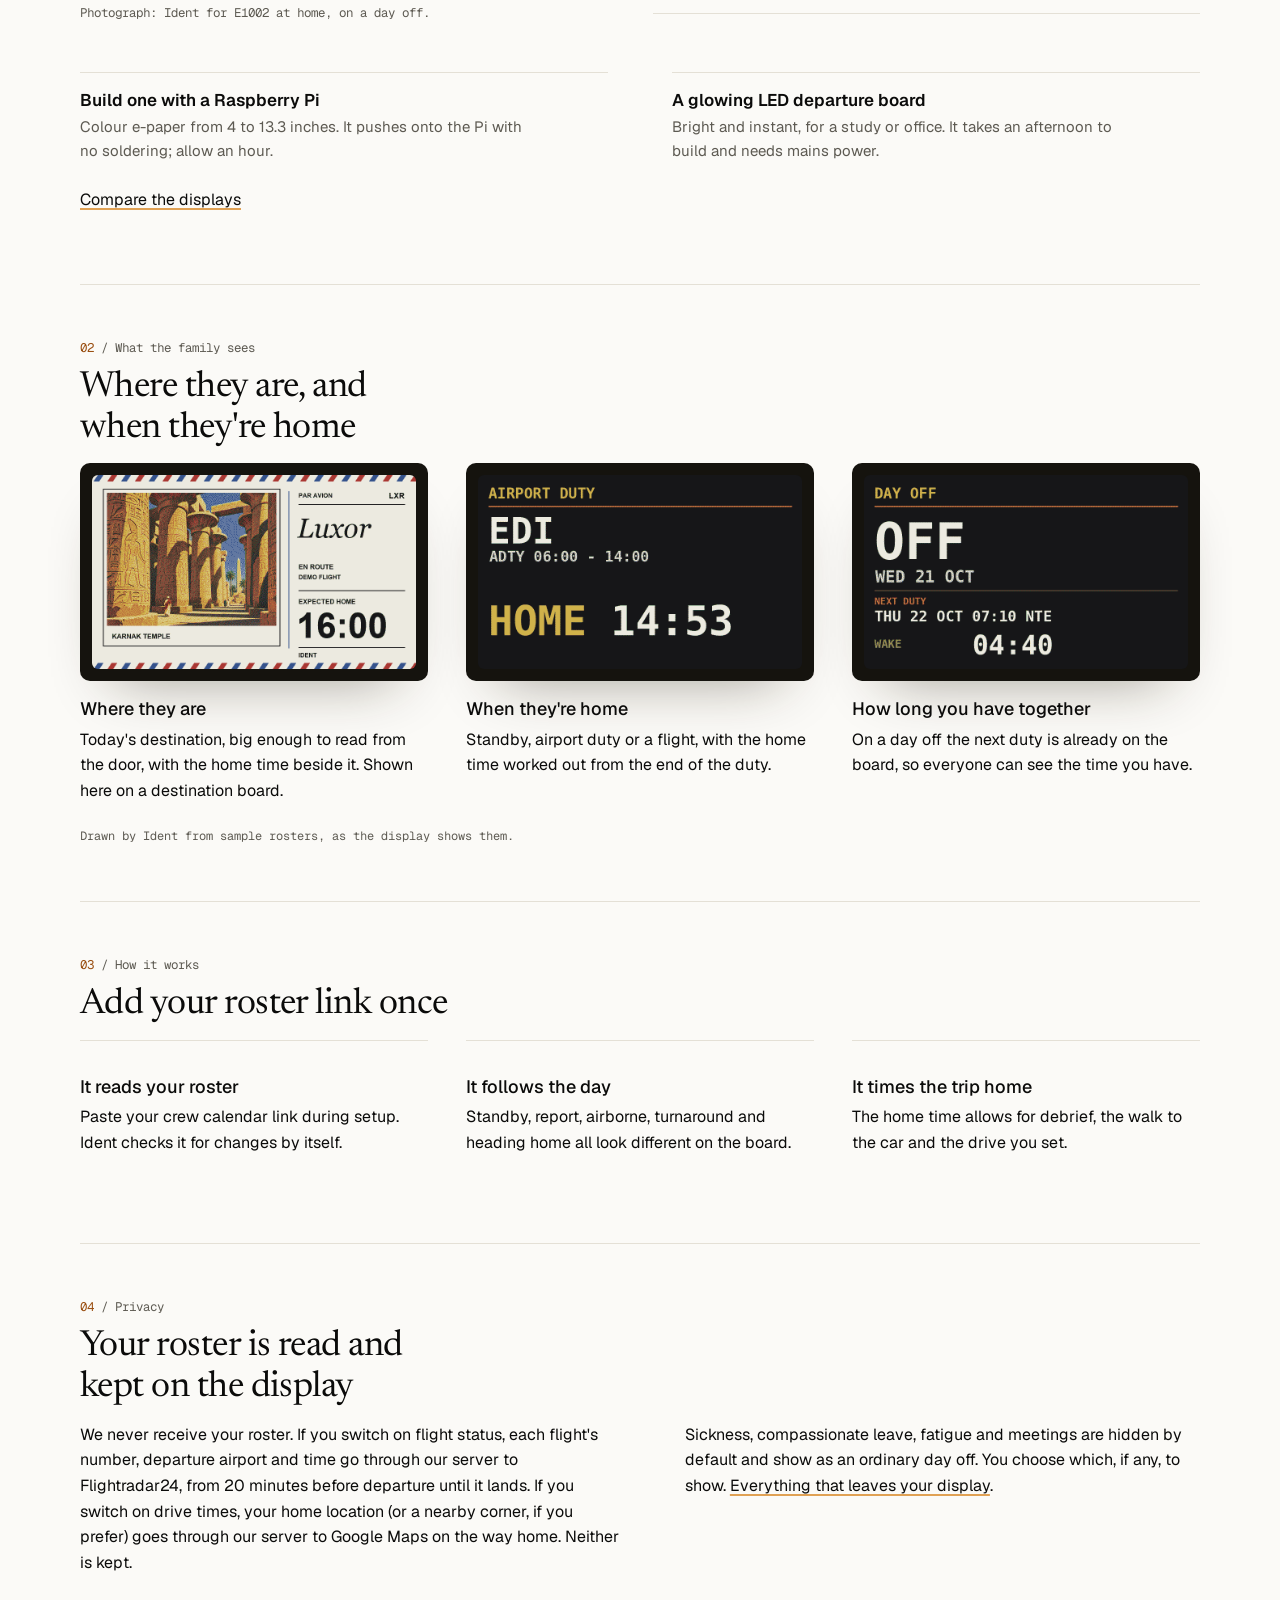
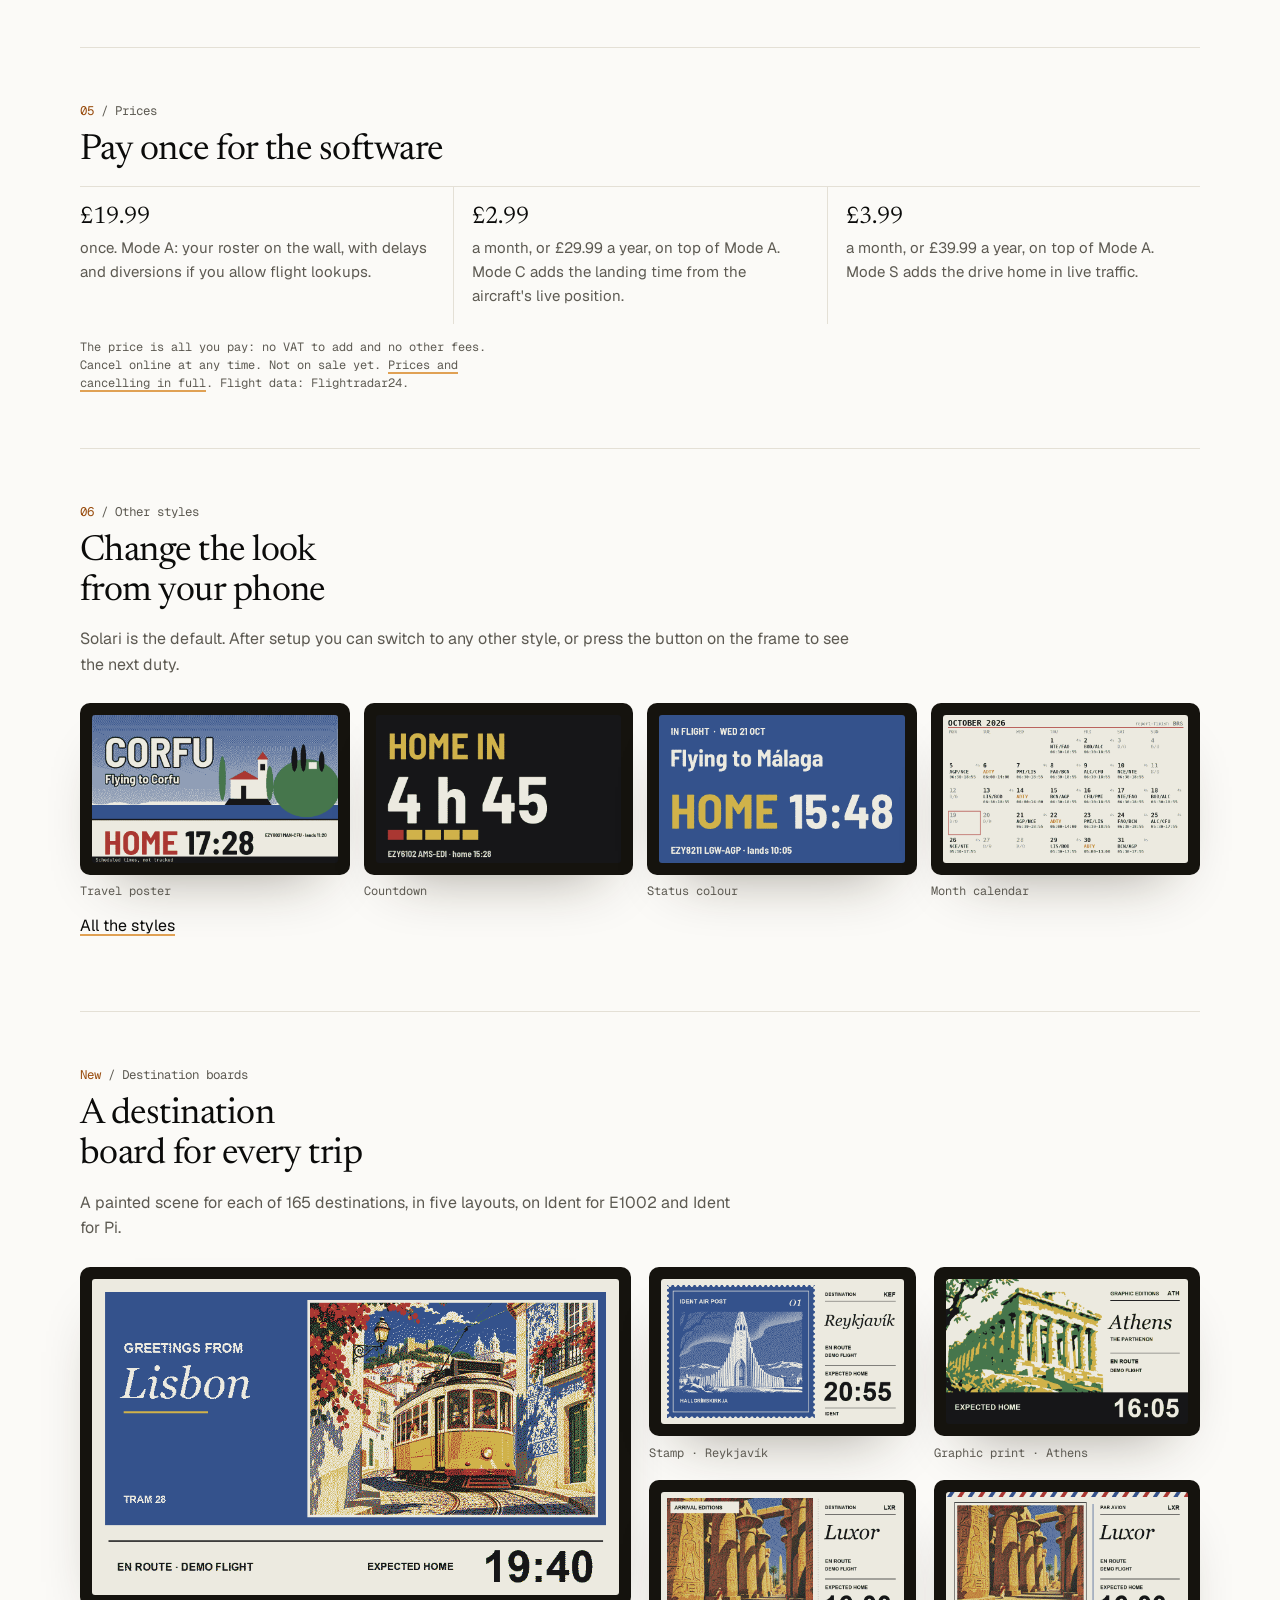
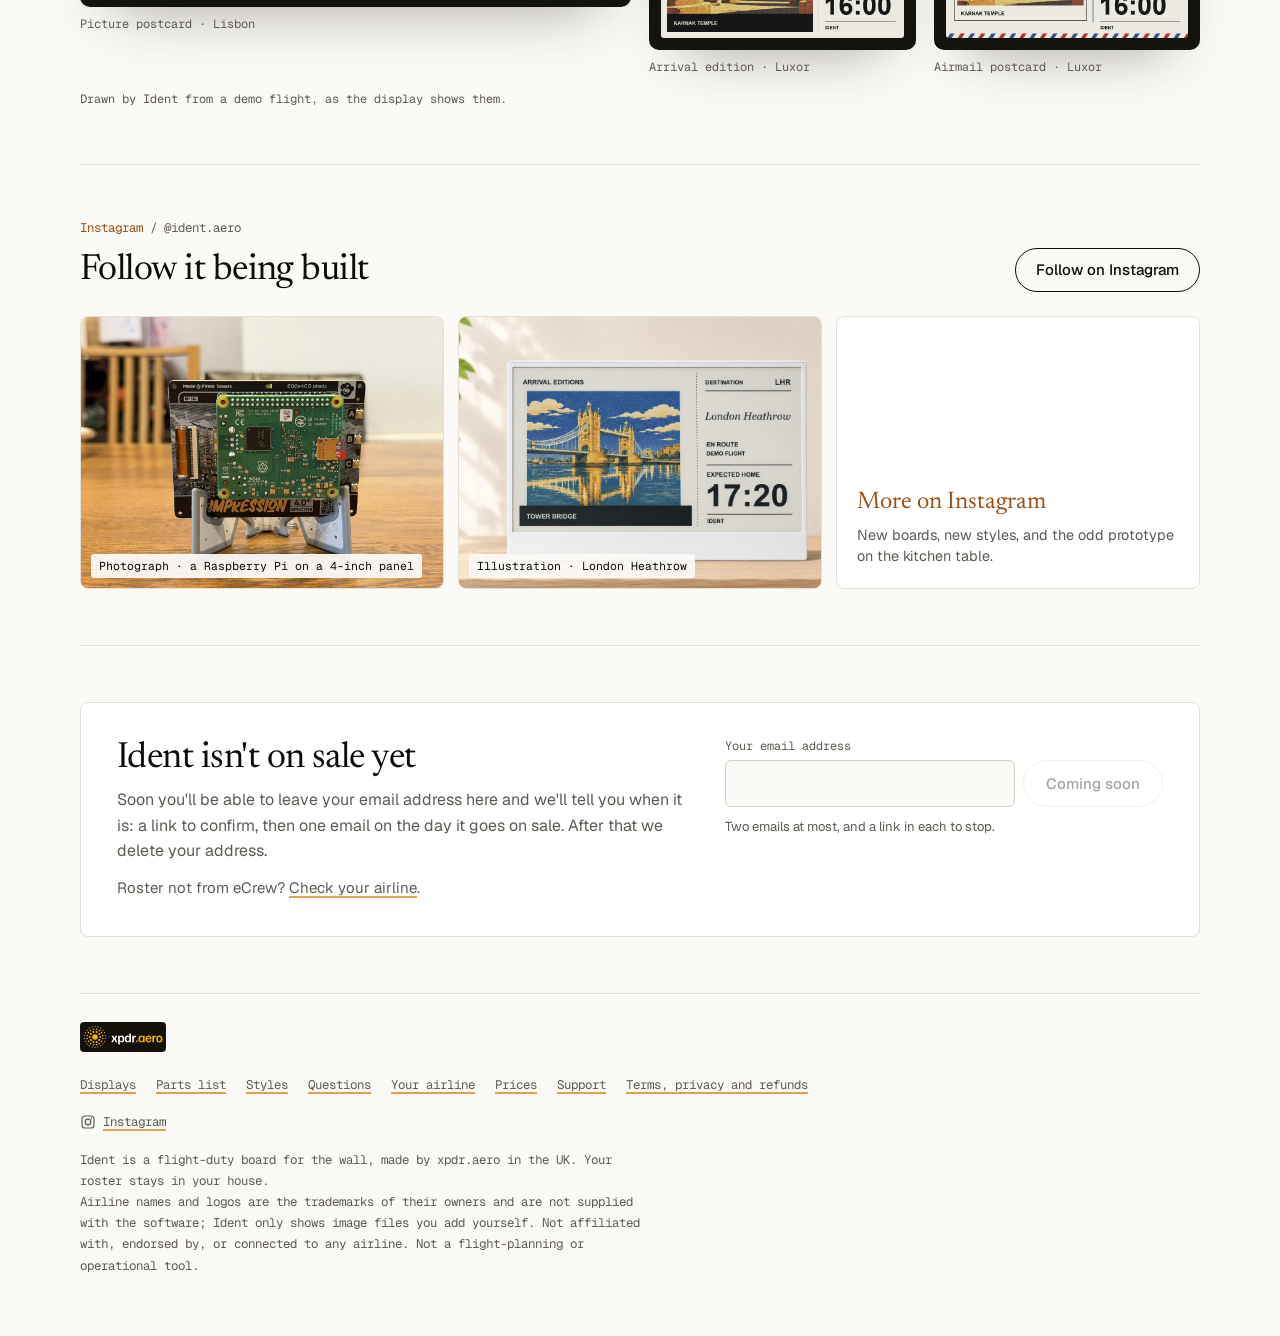
==== commit 5aa7a93e: "Website P1: shorter pages, calmer type, the E1002 first, destination boards, Instagram Co-Authored-B" ====
--- a/index.html
+++ b/index.html
@@ -4,7 +4,7 @@
 <meta charset="utf-8">
 <meta name="viewport" content="width=device-width,initial-scale=1">
 <title>Ident: know when they're home</title>
-<meta name="description" content="A flight-duty board for the wall. Ident reads your airline roster and shows where you are, when you're back, and how long they have with you. Scan the code to track the flight. Colour e-paper or LED matrix.">
+<meta name="description" content="A flight-duty board for the wall. Ident reads your airline roster and shows where you are, when you're back, and how long they have with you. A ready-made colour e-paper display, or build your own with a Raspberry Pi.">
 <link rel="icon" href="/favicon.svg" type="image/svg+xml">
 <link rel="icon" href="/favicon-32.png" type="image/png" sizes="32x32">
 <link rel="icon" href="/favicon-16.png" type="image/png" sizes="16x16">
@@ -14,8 +14,9 @@
 <script>document.documentElement.className+=" "+(window.matchMedia("(prefers-reduced-motion: reduce)").matches?"":"js");</script>
 </head>
 <body>
-
-<nav><div class="wrap">
+<a class="skip" href="#main">Skip to content</a>
+
+<nav aria-label="Main"><div class="wrap">
   <a class="brand" href="index.html"><img src="/img/ident-wordmark-light.svg" alt="Ident" width="70" height="16"></a>
   <div class="links">
     <a class="l" href="index.html#how"><span>01</span>How it works</a>
@@ -26,138 +27,180 @@
     <a class="l" href="support.html"><span>06</span>Support</a>
     <a class="l cta" href="buy.html">Prices</a>
   </div>
+  <div class="phone">
+    <a class="l cta" href="buy.html">Prices</a>
+    <details class="menu"><summary aria-label="Menu"><span class="bars" aria-hidden="true"></span>Menu</summary>
+      <div class="sheet">
+        <a href="index.html#how"><span>01</span>How it works</a>
+        <a href="displays.html"><span>02</span>Displays</a>
+        <a href="styles.html"><span>03</span>Styles</a>
+        <a href="pilots.html"><span>04</span>For pilots</a>
+        <a href="faq.html"><span>05</span>Questions</a>
+        <a href="support.html"><span>06</span>Support</a>
+        <a href="buy.html"><span>07</span>Prices</a>
+      </div>
+    </details>
+  </div>
 </div></nav>
 
-<header id="top"><div class="wrap hero2">
+<main id="main">
+<header id="top"><div class="wrap hero2 home-hero">
   <div>
-    <h1>Know when they're <em>home</em>.</h1>
-    <p class="lead">Ident reads a pilot's roster and puts it on the wall at home: where they are, when they land,
-      and when they'll be through the door. When crewing change their mind, the wall changes with it.</p>
+    <h1>Know when they're <span class="r">home</span>.</h1>
+    <p class="lead">Ident is a small display for a shelf or wall. It reads a pilot's roster and shows the family
+      where they are, when they land and when they'll be through the door. When crewing change the plan,
+      the display changes too.</p>
     <div class="cta">
-      <a class="btn primary" href="#displays">Choose a display</a>
-      <a class="btn ghost" href="#how">How it works</a>
+      <a class="btn primary" href="#ready-made">See the display</a>
+      <a class="btn ghost" href="#next">Get launch news</a>
     </div>
-    <div class="pills" style="margin-top:26px">
-      <span class="pill">Your roster stays in your house</span>
-      <span class="pill">Many styles, one board</span>
-      <span class="pill">e-paper or LED</span>
-      <span class="pill"><b>4.0&Prime;</b> to <b>13.3&Prime;</b></span>
+    <p class="status"><b>Not on sale yet.</b> Reads eCrew rosters today.</p>
+  </div>
+  <div class="herofig">
+    <figure class="dev big"><img src="img/scenes/hero_solari_inflight.png" alt="The Solari board in flight: LGW-NTE, landing 09:25, home 13:43, with a progress bar" width="1600" height="960" fetchpriority="high"></figure>
+    <p class="rnd">Rendering: the Solari board, the default style, drawn by Ident from a sample roster.</p>
+  </div>
+</div></header>
+
+<section id="home-photo" class="photo"><div class="wrap">
+  <figure class="photo-band"><img src="img/photo/graded/home_wide.jpg" alt="A 5.7 inch Ident on a dining table showing DAY OFF, FRI 21 AUG and the next duty on Sunday" width="1600" height="900">
+    <figcaption class="cap2">Photograph: a 5.7-inch Ident for Pi on a dining table.</figcaption></figure>
+</div></section>
+
+<section id="ready-made"><div class="wrap">
+  <div class="reco">
+    <figure class="shotreal"><img src="img/photo/e1002-dayoff-home-all-day.jpg" alt="Photograph: an Ident for E1002 in its white case on a table at home, showing DAY OFF, HOME ALL DAY" width="1280" height="960" loading="lazy">
+      <figcaption class="cap2">Photograph: Ident for E1002 at home, on a day off.</figcaption></figure>
+    <div>
+      <p class="label"><b>01</b> / For most homes</p>
+      <h2>The ready-made 7.3-inch display</h2>
+      <p>A colour e-paper screen in its own case, with a stand and a battery, so it can sit on a shelf
+        with no cable. You set it up from your phone: join it to your Wi-Fi, paste your roster link, and the
+        board appears. It shows the Solari board unless you choose another style.</p>
+      <ul class="facts">
+        <li><b>Hardware</b><span>Seeed reTerminal E1002, about &pound;100 from Seeed</span></li>
+        <li><b>Software</b><span>Ident, &pound;19.99 once</span></li>
+        <li><b>Power</b><span>Its own battery; it sleeps between roster checks</span></li>
+        <li><b>Status</b><span>In testing. Not on sale yet.</span></li>
+      </ul>
     </div>
   </div>
-  <div>
-    <figure class="dev big"><img src="img/scenes/hero_solari_inflight.png" alt="The Ident display in flight: LGW-NTE, landing 09:25, home 13:43, with a progress bar" width="1600" height="960" fetchpriority="high"></figure>
-    <p class="rnd">Solari board, the default. Drawn by Ident from a sample roster.</p>
-  </div>
-</div></header>
-
-<section id="questions"><div class="wrap">
-  <p class="label"><b>01</b> / What it answers</p>
-  <h2>Three questions, from across the room.</h2>
+  <div class="others">
+    <div><h3>Build one with a Raspberry Pi</h3><p>Colour e-paper from 4 to 13.3 inches. It pushes onto the Pi with no soldering; allow an hour.</p></div>
+    <div><h3>A glowing LED departure board</h3><p>Bright and instant, for a study or office. It takes an afternoon to build and needs mains power.</p></div>
+  </div>
+  <p style="margin-top:20px"><a href="displays.html">Compare the displays</a></p>
+</div></section>
+
+<section id="what"><div class="wrap">
+  <p class="label"><b>02</b> / What the family sees</p>
+  <h2>Where they are, and when they're home</h2>
   <div class="three">
-    <figure><figure class="dev"><img src="img/scenes/q_where_poster_seville.png" alt="The travel poster style: Seville, with the line In Seville, leaves 10:30, and home 14:38 along the foot" width="1600" height="960" loading="lazy"></figure>
-      <h3>Where are they?</h3><p>Today's destination, big enough to read from the door, and when they're home along the foot.</p></figure>
-    <figure><figure class="dev"><img src="img/scenes/q_when_countdown.png" alt="The countdown style: HOME IN 4 h 45, with a block for every hour still to go" width="1600" height="960" loading="lazy"></figure>
-      <h3>When are they back?</h3><p>&ldquo;Home in 4 h 45&rdquo;, with a block for every hour still to go. Old enough to read a clock is old enough to work out when Mum or Dad lands.</p></figure>
+    <figure><figure class="dev"><img src="img/destinations/lxr-airmail-postcard-800x480.png" alt="A destination board, the airmail postcard layout: Luxor, en route, expected home 16:00" width="800" height="480" loading="lazy"></figure>
+      <h3>Where they are</h3><p>Today's destination, big enough to read from the door, with the home time beside it. Shown here on a destination board.</p></figure>
+    <figure><figure class="dev"><img src="img/scenes/a_adty.png" alt="Solari board on airport duty: EDI, ADTY 06:00 to 14:00, home 14:53" width="1600" height="960" loading="lazy"></figure>
+      <h3>When they're home</h3><p>Standby, airport duty or a flight, with the home time worked out from the end of the duty.</p></figure>
     <figure><figure class="dev"><img src="img/scenes/q_howlong_solari_dayoff.png" alt="The Solari board on a day off: OFF, then the next duty THU 22 OCT 07:10 NTE with wake 04:40" width="1600" height="960" loading="lazy"></figure>
-      <h3>How long do we have?</h3><p>The next duty as well as this one, so the people at home can see how much time they have with you. On a day off it's already there.</p></figure>
-  </div>
+      <h3>How long you have together</h3><p>On a day off the next duty is already on the board, so everyone can see the time you have.</p></figure>
+  </div>
+  <p class="rnd">Drawn by Ident from sample rosters, as the display shows them.</p>
 </div></section>
 
 <section id="how"><div class="wrap">
-  <p class="label"><b>02</b> / How it works</p>
-  <h2>Point it at your roster once. Ident does the rest.</h2>
-  <p class="sub">A pilot's day can change in an instant, and by the time they can tell you it's often too late. Ident follows the roster as it changes. No mental maths, no waiting for a text when they land: if they're delayed, the wall shows it.</p>
+  <p class="label"><b>03</b> / How it works</p>
+  <h2>Add your roster link once</h2>
   <div class="ruled three">
-    <div><h3>It reads your roster</h3><p>Add your crew calendar link once. Ident checks it for changes by itself, and the wall follows.</p></div>
-    <div><h3>It knows the plan</h3><p>Off, standby, report, airborne, turnaround, heading home: the board follows where you actually are.</p></div>
-    <div><h3>It counts the way home</h3><p>On chocks, debrief, the walk to the car and the drive: the home time allows for all of it.</p></div>
-  </div>
-</div></section>
-
-<section id="colour"><div class="wrap">
-  <p class="label"><b>03</b> / At a glance</p>
-  <h2>The colour answers before the words do.</h2>
-  <p class="sub">The status colour style turns the whole board one colour: blue flying, red at work, green home. Read it from the door.</p>
-  <div class="trio">
-    <figure><figure class="dev"><img src="img/scenes/status_blue_flying.png" alt="Status colour in blue: Flying to Málaga, home 15:48" width="1600" height="960" loading="lazy"></figure><figcaption>Flying</figcaption></figure>
-    <figure><figure class="dev"><img src="img/scenes/status_red_work.png" alt="Status colour in red: In Jersey, leaves 09:40, home 12:53" width="1600" height="960" loading="lazy"></figure><figcaption>At work</figcaption></figure>
-    <figure><figure class="dev"><img src="img/scenes/status_green_home.png" alt="Status colour in green: day off, home all day, next duty THU 22 OCT 07:10" width="1600" height="960" loading="lazy"></figure><figcaption>Home</figcaption></figure>
-  </div>
-  <p class="cta" style="margin-top:28px"><a class="btn ghost" href="styles.html">See all the styles</a></p>
-</div></section>
-
-<section id="displays"><div class="wrap">
-  <p class="label"><b>04</b> / Displays</p>
-  <h2>Three ways to have one.</h2>
-  <div class="three">
-    <figure><figure class="dev"><img src="img/scenes/f_epaper_7_3.png" alt="The Solari board in flight, as drawn on a 7.3 inch colour e-paper panel" width="1600" height="960" loading="lazy"></figure>
-      <h3>Ident for E1002</h3><p>Ready-made. Seeed's reTerminal E1002: 7.3&Prime; colour e-paper with its own battery, case and stand. Nothing to build; it runs on its battery and sleeps between checks.</p>
-      <p class="meta">Battery &middot; In testing, not on sale yet</p></figure>
-    <figure><figure class="dev"><img src="img/scenes/g_poster.png" alt="The travel poster style: Corfu, with home 17:28 along the foot" width="1600" height="960" loading="lazy"></figure>
-      <h3>Ident for Pi, e-paper</h3><p>A Raspberry Pi and a Pimoroni Inky Impression, 4.0&Prime; to 13.3&Prime;. No soldering; allow an unhurried hour. Every style, and settings from your phone at any time.</p>
-      <p class="meta">Plugged in, or an optional PiSugar battery</p></figure>
-    <figure><figure class="dev ledf"><img src="img/led_64x32_inflight.png" alt="Preview of a 64 by 32 LED panel in flight" loading="lazy"></figure>
-      <h3>Ident for Pi, LED</h3><p>A departure board that glows. One 64&times;32 HUB75 panel, or two side by side (128&times;32) for longer names. Bright, instant, and more of a project.</p>
-      <p class="meta">Mains only &middot; An afternoon's build</p></figure>
-  </div>
-  <p class="rnd">The LED picture is a preview from Ident's simulator; a real panel draws the same lines in plainer pixel lettering.</p>
-  <div class="cta" style="margin-top:24px"><a class="btn primary" href="displays.html">Compare the displays</a><a class="btn ghost" href="parts.html">Parts list</a></div>
+    <div><h3>It reads your roster</h3><p>Paste your crew calendar link during setup. Ident checks it for changes by itself.</p></div>
+    <div><h3>It follows the day</h3><p>Standby, report, airborne, turnaround and heading home all look different on the board.</p></div>
+    <div><h3>It times the trip home</h3><p>The home time allows for debrief, the walk to the car and the drive you set.</p></div>
+  </div>
 </div></section>
 
 <section id="private"><div class="wrap">
-  <p class="label"><b>05</b> / Privacy</p>
-  <h2>Your roster never leaves the house.</h2>
+  <p class="label"><b>04</b> / Privacy</p>
+  <h2>Your roster is read and kept on the display</h2>
   <div class="hero2" style="align-items:start">
-    <ol class="flow" aria-label="How the roster travels: from your airline, to the Ident in your house, onto the wall. It never goes to us.">
-      <li><b>Your airline</b><span>publishes your roster</span></li>
-      <li><b>Your Ident</b><span>fetches it over your own connection and keeps it there</span></li>
-      <li><b>The wall</b><span>shows only what you choose</span></li>
-    </ol>
+    <p style="margin-top:0">We never receive your roster. If you switch on flight status, each flight's number, departure airport and time go through our server to Flightradar24, from 20 minutes before departure until it lands. If you switch on drive times, your home location (or a nearby corner, if you prefer) goes through our server to Google Maps on the way home. Neither is kept.</p>
+    <p style="margin-top:0">Sickness, compassionate leave, fatigue and meetings are hidden by default and show as an ordinary day off. You choose which, if any, to show. <a href="faq.html#what-leaves">Everything that leaves your display</a>.</p>
+  </div>
+</div></section>
+
+<section id="prices"><div class="wrap">
+  <p class="label"><b>05</b> / Prices</p>
+  <h2>Pay once for the software</h2>
+  <div class="prices2">
+    <div><b>&pound;19.99</b><span>once. Mode A: your roster on the wall, with delays and diversions if you allow flight lookups.</span></div>
+    <div><b>&pound;2.99</b><span>a month, or &pound;29.99 a year, on top of Mode A. Mode C adds the landing time from the aircraft's live position.</span></div>
+    <div><b>&pound;3.99</b><span>a month, or &pound;39.99 a year, on top of Mode A. Mode S adds the drive home in live traffic.</span></div>
+  </div>
+  <p class="rnd">The price is all you pay: no VAT to add and no other fees. Cancel online at any time. Not on sale yet. <a href="buy.html">Prices and cancelling in full</a>. Flight data: Flightradar24.</p>
+</div></section>
+
+<section id="looks"><div class="wrap">
+  <p class="label"><b>06</b> / Other styles</p>
+  <h2>Change the look from your phone</h2>
+  <p class="sub">Solari is the default. After setup you can switch to any other style, or press the button on the
+    frame to see the next duty.</p>
+  <div class="looks">
+    <figure><figure class="dev"><img src="img/scenes/g_poster.png" alt="Travel poster style: Corfu, home 17:28" width="1600" height="960" loading="lazy"></figure><figcaption>Travel poster</figcaption></figure>
+    <figure><figure class="dev"><img src="img/scenes/q_when_countdown.png" alt="Countdown style: home in 4 h 45" width="1600" height="960" loading="lazy"></figure><figcaption>Countdown</figcaption></figure>
+    <figure><figure class="dev"><img src="img/scenes/status_blue_flying.png" alt="Status colour style in blue: flying to Malaga, home 15:48" width="1600" height="960" loading="lazy"></figure><figcaption>Status colour</figcaption></figure>
+    <figure><figure class="dev"><img src="img/scenes/month_dayoff.png" alt="Month calendar style" width="1600" height="960" loading="lazy"></figure><figcaption>Month calendar</figcaption></figure>
+  </div>
+  <p style="margin-top:14px"><a href="styles.html">All the styles</a></p>
+</div></section>
+
+<!-- Destination band, Instagram strip and footer follow row: approved 14 Nov 2026. -->
+<section id="destinations"><div class="wrap">
+  <p class="label"><b>New</b> / Destination boards</p>
+  <h2>A destination board for every trip</h2>
+  <p class="sub">A painted scene for each of 165 destinations, in five layouts, on Ident for E1002 and Ident for Pi.</p>
+  <div class="destgrid">
+    <figure class="big"><figure class="dev"><img src="img/destinations/lis-picture-postcard-800x480.png" alt="Picture postcard layout: greetings from Lisbon, with a tram, en route, expected home 19:40" width="800" height="480" loading="lazy"></figure><figcaption>Picture postcard &middot; Lisbon</figcaption></figure>
+    <figure><figure class="dev"><img src="img/destinations/kef-stamp-800x480.png" alt="Stamp layout: Reykjavik, expected home 20:55" width="800" height="480" loading="lazy"></figure><figcaption>Stamp &middot; Reykjav&iacute;k</figcaption></figure>
+    <figure><figure class="dev"><img src="img/destinations/ath-graphic-print-800x480.png" alt="Graphic print layout: Athens, the Parthenon, expected home 16:05" width="800" height="480" loading="lazy"></figure><figcaption>Graphic print &middot; Athens</figcaption></figure>
+    <figure><figure class="dev"><img src="img/destinations/lxr-arrival-edition-800x480.png" alt="Arrival edition layout: Luxor, Karnak Temple, expected home 16:00" width="800" height="480" loading="lazy"></figure><figcaption>Arrival edition &middot; Luxor</figcaption></figure>
+    <figure><figure class="dev"><img src="img/destinations/lxr-airmail-postcard-800x480.png" alt="Airmail postcard layout: Luxor, expected home 16:00" width="800" height="480" loading="lazy"></figure><figcaption>Airmail postcard &middot; Luxor</figcaption></figure>
+  </div>
+  <p class="rnd">Drawn by Ident from a demo flight, as the display shows them.</p>
+</div></section>
+
+<section id="instagram"><div class="wrap">
+  <p class="label"><b>Instagram</b> / @ident.aero</p>
+  <div class="ighead"><h2>Follow it being built</h2><a class="btn ghost" href="https://www.instagram.com/ident.aero/" rel="me noopener">Follow on Instagram</a></div>
+  <div class="iggrid">
+    <a href="https://www.instagram.com/ident.aero/" rel="noopener"><img src="img/photo/pi-zero-on-inky-40-back.jpg" alt="Photograph: the back of a 4.0 inch Inky Impression panel with a Raspberry Pi fitted, on a stand" width="1280" height="960" loading="lazy"><span>Photograph &middot; a Raspberry Pi on a 4-inch panel</span></a>
+    <a href="https://www.instagram.com/ident.aero/" rel="noopener"><img src="img/instagram/towerbridge-illustration.jpg" alt="Illustration: a destination board for London Heathrow, Tower Bridge, on a sideboard" width="1100" height="750" loading="lazy"><span>Illustration &middot; London Heathrow</span></a>
+    <a href="https://www.instagram.com/ident.aero/" rel="noopener" class="more"><b>More on Instagram</b><span>New boards, new styles, and the odd prototype on the kitchen table.</span></a>
+  </div>
+</div></section>
+
+<section id="next"><div class="wrap">
+  <div class="closing">
     <div>
-      <p style="margin-top:0">We never receive your roster. If you switch on flight status, each flight's number, departure airport and time go through our server to Flightradar24, from 20 minutes before departure until it lands. If you switch on drive times, your home location (or a nearby corner, if you prefer) goes through our server to Google Maps on the way home. Neither is kept. <a href="faq.html#what-leaves">Everything that leaves your display</a>.</p>
-      <p>Sickness, compassionate leave, fatigue, a meeting: sensitive roster codes such as <span class="mono">FTGD</span>, <span class="mono">UNFT</span>, <span class="mono">SOC</span> or <span class="mono">MEET</span> are hidden by default and show as an ordinary day off. They're discarded when your roster is read, so they never reach the device's storage. You choose which, if any, to show.</p>
+      <h2>Ident isn't on sale yet</h2>
+      <p>Soon you'll be able to leave your email address here and we'll tell you when it is: a link to confirm,
+        then one email on the day it goes on sale. After that we delete your address.</p>
+      <p class="also">Roster not from eCrew? <a href="airlines.html">Check your airline</a>.</p>
     </div>
-  </div>
-</div></section>
-
-<section id="track"><div class="wrap">
-  <p class="label"><b>06</b> / Follow the flight</p>
-  <h2>Point a phone at the screen. Watch the flight.</h2>
-  <p class="sub">While you're airborne, Ident can show a code that opens your flight live on Flightradar24. Press a button and it fills the screen, big enough to scan from across the room, or keep a small one in the corner.</p>
-  <div class="pair">
-    <figure class="dev"><img src="img/scenes/qr_corner_lisbon.png" alt="The board showing IN FLIGHT MAN-LIS, with a small scannable code in the bottom corner" width="1600" height="960" loading="lazy"></figure>
-    <figure class="dev"><img src="img/scenes/qr_full_lisbon.png" alt="The full-screen scan-to-track code for flight EZY5101, Manchester to Lisbon" width="1600" height="960" loading="lazy"></figure>
-  </div>
-</div></section>
-
-<section id="prices"><div class="wrap">
-  <p class="label"><b>07</b> / Prices</p>
-  <h2>Buy it once. Add live data if you want it.</h2>
-  <div class="prices">
-    <div><b>&pound;19.99</b><span>Mode A, once. Your roster on the wall for as long as you have it, with delays and diversions if you allow flight lookups.</span></div>
-    <div><b>&pound;2.99</b><span>a month, or &pound;29.99 a year. Mode C, on top of Mode A: the landing time from the aircraft's live position.</span></div>
-    <div><b>&pound;3.99</b><span>a month, or &pound;39.99 a year. Mode S, on top of Mode A: Mode C plus the drive home in traffic.</span></div>
-  </div>
-  <p class="rnd">The price is all you pay: no VAT to add, no other fees. Cancel online in two clicks. Flight data: Flightradar24.</p>
-  <div class="cta" style="margin-top:22px"><span class="btn soon" aria-disabled="true">Coming soon</span><a class="btn ghost" href="buy.html">Compare the three modes</a></div>
-</div></section>
-
-<section id="setup"><div class="wrap">
-  <p class="label"><b>08</b> / Setting up</p>
-  <h2>Switch it on, then use your phone.</h2>
-  <div class="hero2" style="align-items:start">
-    <p style="margin-top:0">No keyboard, no monitor. Out of the box the screen shows how to begin. It raises its own Wi-Fi network: join it from your phone, pick your home network, paste your roster link, and the board appears about a minute later.</p>
-    <div class="ruled" style="margin-top:0;grid-template-columns:1fr">
-      <div><h3>e-paper isn't instant</h3><p>About 30 seconds to redraw, so it changes when something changes rather than ticking. Want live movement? Choose LED.</p></div>
-      <div><h3>Rosters vary by airline</h3><p>Built and tested on easyJet eCrew rosters. Fly for someone else? <a href="airlines.html">Help us add your airline, and the software is yours free</a>.</p></div>
-      <div><h3>You buy your own parts</h3><p>We sell the software. No hardware markup, nothing proprietary. <a href="parts.html">The parts list</a> says exactly what to buy.</p></div>
-    </div>
-  </div>
-</div></section>
-
-<section id="home-photo"><div class="wrap">
-  <figure class="real"><img src="img/photo/graded/home_wide.jpg" alt="A 5.7 inch Ident on a dining table showing DAY OFF, FRI 21 AUG and the next duty on Sunday" loading="lazy" width="1600" height="900"><figcaption class="cap">A 5.7-inch display on a dining table: a photograph. The other pictures on this site are drawn by Ident's software from sample rosters.</figcaption></figure>
-</div></section>
+    <!-- MAILING LIST CLOSED (14 Nov 2026): the sign-up needs the licence server's
+         /notify endpoint (D1 + Resend, confirm by email, delete after the launch
+         email; design/website-p1-drafts-2026-11-13/MAILING-LIST.md) and approval.
+         At opening: set action="https://licence.xpdr.aero/notify" method="post",
+         remove the two disabled attributes, set the button text to
+         "Get launch news", and un-comment the privacy wording in legal.html
+         (grep -rn "MAILING LIST CLOSED" docs). -->
+    <form class="signup" novalidate>
+      <label for="su-email">Your email address</label>
+      <div class="row">
+        <input id="su-email" name="email" type="email" autocomplete="email" inputmode="email" disabled aria-describedby="su-small">
+        <button type="submit" disabled>Coming soon</button>
+      </div>
+      <p class="small" id="su-small">Two emails at most, and a link in each to stop.</p>
+    </form>
+  </div>
+</div></section>
+</main>
 
 <footer><div class="wrap">
   <a class="xp" href="https://xpdr.aero/"><img src="/img/xpdr-lockup-A2-on-dark.svg" alt="xpdr.aero" width="86" height="30"></a>
@@ -166,53 +209,12 @@
     <a href="faq.html">Questions</a><a href="airlines.html">Your airline</a><a href="buy.html">Prices</a>
     <a href="support.html">Support</a><a href="legal.html">Terms, privacy and refunds</a>
   </div>
+  <ul class="social" aria-label="Ident elsewhere">
+    <li><a href="https://www.instagram.com/ident.aero/" rel="me noopener"><svg viewBox="0 0 24 24" width="16" height="16" aria-hidden="true"><rect x="3" y="3" width="18" height="18" rx="5" fill="none" stroke="currentColor" stroke-width="1.8"/><circle cx="12" cy="12" r="4.2" fill="none" stroke="currentColor" stroke-width="1.8"/><circle cx="17.3" cy="6.7" r="1.1" fill="currentColor"/></svg>Instagram</a></li>
+    <!-- Other networks: one <li> each, the same shape, in this list. -->
+  </ul>
   <p>Ident is a flight-duty board for the wall, made by xpdr.aero in the UK. Your roster stays in your house.<br>
     Airline names and logos are the trademarks of their owners and are not supplied with the software; Ident only
     shows image files you add yourself. Not affiliated with, endorsed by, or connected to any airline. Not a flight-planning or operational tool.</p>
 </div></footer>
-
-<script>
-/* Reveal on scroll. One observer, unobserve once shown - no scroll handler. */
-(function(){
-  if(!document.documentElement.classList.contains('js')) return;
-  var els=[].slice.call(document.querySelectorAll('.reveal'));
-  if(!('IntersectionObserver' in window)){els.forEach(function(e){e.classList.add('in')});return;}
-  var io=new IntersectionObserver(function(entries){
-    entries.forEach(function(en){
-      if(en.isIntersecting){en.target.classList.add('in');io.unobserve(en.target);}
-    });
-  },{rootMargin:'0px 0px -12% 0px',threshold:.12});
-  els.forEach(function(e){io.observe(e)});
-
-  /* Hero eases back a touch as it leaves - cheap parallax, transform only. */
-  var hero=document.getElementById('heroMedia');
-  if(hero){
-    var img=hero.querySelector('img'), ticking=false;
-    function frame(){
-      var r=hero.getBoundingClientRect();
-      var p=Math.min(Math.max(-r.top/(r.height||1),0),1);
-      img.style.transform='scale('+(1+0.05*(1-p))+') translateY('+(p*-14)+'px)';
-      ticking=false;
-    }
-    addEventListener('scroll',function(){if(!ticking){ticking=true;requestAnimationFrame(frame)}},{passive:true});
-    frame();
-  }
-
-  /* Exploded view: separate the layers once the section is properly in view. */
-  var ex=document.getElementById('explode');
-  if(ex){
-    ex.classList.remove('open');   /* shipped open; closes, then separates as it scrolls into view */
-    var eo=new IntersectionObserver(function(entries){
-      entries.forEach(function(en){ ex.classList.toggle('open', en.isIntersecting); });
-    },{rootMargin:'-18% 0px -30% 0px',threshold:0});
-    eo.observe(ex);
-  }
-})();
-
-function railScroll(dir,id){
-  var r=document.getElementById(id||'rail'), s=r&&r.querySelector('.slide');
-  if(!r||!s)return;
-  r.scrollBy({left:dir*(s.getBoundingClientRect().width+16),behavior:'smooth'});
-}
-</script>
 </body></html>
--- a/style.css
+++ b/style.css
@@ -42,40 +42,46 @@
 .wrap{max-width:var(--max);margin:0 auto;padding:0}
 a{color:inherit;text-decoration:underline;text-decoration-color:var(--amber);text-underline-offset:3px;text-decoration-thickness:1.5px}
 a:hover{color:var(--rust)}
-a:focus-visible,button:focus-visible,summary:focus-visible,.rail:focus-visible{outline:3px solid var(--amber);outline-offset:3px;border-radius:4px}
+/* keyboard focus: 3 px rust, 5.75:1 on paper (amber was 2.14:1). P1, 14 Nov 2026 */
+a:focus-visible,button:focus-visible,summary:focus-visible,.rail:focus-visible{outline:3px solid var(--rust);outline-offset:3px;border-radius:4px}
+input:focus-visible,textarea:focus-visible,select:focus-visible{outline:3px solid var(--rust);outline-offset:2px}
+.btn:focus-visible,nav a.l.cta:focus-visible,nav .menu summary:focus-visible{border-radius:99px}
+.skip{position:absolute;z-index:30;top:8px;left:var(--gut);transform:translateY(-200%);background:var(--card);color:var(--ink);border:1px solid var(--ink);border-radius:6px;padding:10px 14px;font:500 .9375rem/1.2 var(--sans);text-decoration:none}
+.skip:focus{transform:none}
 .mono{font-family:var(--mono);font-variant-numeric:tabular-nums}
 .k{color:var(--ink);font-weight:600}
-em.r,h1 em{color:var(--rust)}
+em.r,h1 em,h1 .r{color:var(--rust)}
 
 /* ---- masthead ------------------------------------------------------------ */
 nav{position:sticky;top:0;z-index:20;background:rgba(251,250,247,.94);backdrop-filter:blur(8px);
   margin:0 calc(-1 * var(--gut));padding:0 var(--gut);border-bottom:1px solid var(--line)}
-nav .wrap{display:flex;align-items:center;gap:22px;height:64px}
-nav .brand{display:flex;align-items:center;text-decoration:none;margin-right:auto}
+nav .wrap{display:flex;align-items:center;gap:6px;height:56px}
+nav .brand{display:flex;align-items:center;text-decoration:none;margin-right:auto;min-height:44px;min-width:44px}
 nav .brand img{display:block;height:16px;width:auto}
-nav a.l{color:var(--ink);text-decoration:none;font:400 .78rem/1 var(--mono);white-space:nowrap}
+nav a.l{color:var(--ink);text-decoration:none;font:400 .78rem/1 var(--mono);white-space:nowrap;display:inline-flex;align-items:center;min-height:44px;padding:0 9px;border-radius:6px}
 nav a.l span{color:var(--faint);margin-right:5px}
 nav a.l:hover{color:var(--rust)}
 nav a.l[aria-current="page"]{color:var(--rust)}
-nav a.l.cta{color:var(--rust)}
+nav a.l.cta{color:var(--rust);border:1px solid var(--rust);border-radius:99px;padding:0 16px;margin:0 0 0 8px;line-height:1}
 nav .sp{display:none}
 
 /* ---- sections: open paper, separated by a hairline --------------------- */
-header,section{max-width:var(--max);margin:0 auto;position:relative;padding:clamp(44px,6vw,72px) 0;
+header,section{max-width:var(--max);margin:0 auto;position:relative;padding:clamp(36px,4.4vw,56px) 0;
   border-top:1px solid var(--line);background:none;color:var(--ink)}
-header{border-top:0;padding-top:clamp(40px,7vw,88px)}
+header{border-top:0;padding-top:clamp(28px,3.5vw,48px)}
 section.photo,section.bleed{padding:clamp(32px,4vw,48px) 0}
 
 /* ---- type ------------------------------------------------------------- */
-h1{font-size:clamp(2.75rem,6.2vw,4.75rem);line-height:1.02;letter-spacing:-.025em;margin:0 0 24px;max-width:16ch}
+/* Type scale A (P1, 14 Nov 2026). Option B, if chosen: h1 clamp(2.5rem,1.6rem + 3vw,4rem); h2 clamp(1.75rem,1.3rem + 1.5vw,2.5rem) */
+h1{font-size:clamp(2.25rem,1.5rem + 2.6vw,3.5rem);line-height:1.04;letter-spacing:-.025em;margin:0 0 18px;max-width:16ch}
 h1 .g{color:var(--muted)}
-h2{font-size:clamp(2rem,3.8vw,2.85rem);line-height:1.08;letter-spacing:-.015em;margin:0 0 18px;max-width:22ch}
+h2{font-size:clamp(1.625rem,1.25rem + 1.3vw,2.25rem);line-height:1.12;letter-spacing:-.015em;margin:0 0 14px;max-width:22ch}
 h3{font-size:1.125rem;line-height:1.3;margin:0 0 6px}
 h4{font-size:1rem;margin:0 0 6px}
-.lead{font-size:clamp(1.0625rem,1.5vw,1.1875rem);max-width:36em;margin:0 0 24px;line-height:1.6}
+.lead{font-size:clamp(1.0625rem,1rem + .2vw,1.125rem);max-width:34em;margin:0 0 22px;line-height:1.6}
 p.sub{color:var(--muted);margin:0 0 26px;max-width:62ch;line-height:1.6}
-.lede{font-size:clamp(1.5rem,2.6vw,2rem);line-height:1.2;letter-spacing:-.01em;max-width:26ch;margin:0 0 14px}
-.label,.kicker{display:block;font:400 .78rem/1.2 var(--mono);color:var(--muted);margin:0 0 18px;letter-spacing:0;text-transform:none;border:0;padding:0}
+.lede{font-size:clamp(1.375rem,1.1rem + 1vw,1.625rem);line-height:1.2;letter-spacing:-.01em;max-width:26ch;margin:0 0 14px}
+.label,.kicker{display:block;font:400 .78rem/1.2 var(--mono);color:var(--muted);margin:0 0 12px;letter-spacing:0;text-transform:none;border:0;padding:0}
 .label b,.kicker b{color:var(--rust);font-weight:400}
 .badge,.tag{display:inline-block;font:400 .75rem/1.3 var(--mono);color:var(--muted);border:1px solid var(--line);border-radius:99px;
   padding:5px 10px;background:var(--card);margin:10px 0 0}
@@ -133,7 +139,7 @@
 /* ---- questions --------------------------------------------------------- */
 details{border-bottom:1px solid var(--line);padding:0;margin:0;background:none}
 details:first-of-type{border-top:1px solid var(--line)}
-details summary{cursor:pointer;padding:18px 0;font:400 1.3125rem/1.3 var(--serif);list-style:none;color:var(--ink)}
+details summary{cursor:pointer;padding:16px 0;font:400 1.1875rem/1.3 var(--serif);list-style:none;color:var(--ink)}
 details summary::-webkit-details-marker{display:none}
 details summary::before{content:"+";font-family:var(--mono);color:var(--rust);margin-right:14px;font-size:1rem}
 details[open] summary::before{content:"\2013"}
@@ -531,12 +537,128 @@
 
 /* phone: the wordmark, then the links on one line that scrolls sideways */
 @media(max-width:860px){
-  nav .wrap{flex-wrap:wrap;height:auto;gap:0 18px;padding:12px 0 0}
-  nav .brand{width:100%;margin:0 0 6px}
-  nav .links{display:flex;gap:18px;overflow-x:auto;width:100%;padding:6px 0 12px;scrollbar-width:none}
-  nav .links::-webkit-scrollbar{display:none}
-}
-nav .links{display:flex;gap:22px;align-items:center}
+  nav .wrap{flex-wrap:nowrap;height:56px;padding:0}
+  nav .brand{width:auto;margin:0 auto 0 0}
+}
+nav .links{display:flex;gap:2px;align-items:center}
 @media(max-width:600px){body{padding:0 16px}nav{margin:0 -16px;padding:0 16px}}
 @media(max-width:900px){.herogrid .sub{order:2}}
 @media(max-width:700px){table:not(.keep-table) td[data-label]::before{font:400 .72rem/1.4 var(--mono);text-transform:none;letter-spacing:0}}
+
+/* Destination boards band, Instagram strip, footer follow row (14 Nov 2026) */
+#destinations .sub{max-width:60ch}
+.destgrid{display:grid;grid-template-columns:repeat(4,minmax(0,1fr));gap:18px;margin-top:26px;align-items:start}
+.destgrid figure{margin:0}
+.destgrid .big{grid-column:span 2;grid-row:span 2}
+.destgrid figcaption{font:400 .75rem/1.5 var(--mono);color:var(--muted);margin-top:8px}
+.ighead{display:flex;justify-content:space-between;align-items:flex-end;gap:16px 20px;flex-wrap:wrap}
+.ighead h2{margin-bottom:0}
+.iggrid{display:grid;grid-template-columns:repeat(3,minmax(0,1fr));gap:14px;margin-top:24px}
+.iggrid a{position:relative;display:block;aspect-ratio:4/3;overflow:hidden;border-radius:var(--radius);background:var(--card);border:1px solid var(--line);text-decoration:none;color:var(--ink)}
+.iggrid img{width:100%;height:100%;object-fit:cover;display:block}
+.iggrid a>span{position:absolute;left:10px;bottom:10px;right:10px;width:max-content;max-width:calc(100% - 20px);font:400 .72rem/1.35 var(--mono);background:rgba(251,250,247,.94);color:var(--ink);padding:4px 8px;border-radius:3px}
+.iggrid .more{display:flex;flex-direction:column;justify-content:flex-end;padding:20px}
+.iggrid .more b{font:400 1.5rem/1.2 var(--serif);color:var(--rust)}
+.iggrid .more span{position:static;background:none;padding:0;margin-top:8px;font:400 .9rem/1.5 var(--sans);color:var(--muted);width:auto;max-width:none}
+footer .social{list-style:none;padding:0;margin:16px 0 0;display:flex;flex-wrap:wrap;gap:8px 20px}
+footer .social a{display:inline-flex;align-items:center;gap:7px}
+footer .social svg{flex:none}
+@media(max-width:700px){
+  .destgrid{grid-template-columns:repeat(2,minmax(0,1fr));gap:14px}
+  .destgrid .big{grid-row:auto}
+  .iggrid{grid-template-columns:1fr 1fr}
+  .iggrid .more{grid-column:span 2;aspect-ratio:auto;min-height:120px}
+}
+
+/* ---- P1 pass, 14 Nov 2026 (design/website-p1-drafts-2026-11-13) --------- */
+/* phone header: wordmark, Prices and Menu on one row; every target 44 px */
+nav .phone{display:none}
+nav .menu{position:relative}
+nav details.menu,nav details.menu:first-of-type{border:0}
+nav .menu summary{list-style:none;display:inline-flex;align-items:center;gap:8px;min-height:44px;padding:0 14px;
+  font:400 .78rem/1 var(--mono);border:1px solid var(--line);border-radius:99px;background:var(--card);cursor:pointer}
+nav .menu summary::-webkit-details-marker{display:none}
+nav .menu summary::before{content:none}
+nav .menu summary .bars{width:14px;height:10px;border-top:1.5px solid var(--ink);border-bottom:1.5px solid var(--ink);position:relative}
+nav .menu summary .bars::after{content:"";position:absolute;left:0;right:0;top:3.5px;border-top:1.5px solid var(--ink)}
+nav .menu[open] summary{border-color:var(--ink)}
+nav .menu .sheet{position:absolute;right:0;top:calc(100% + 8px);min-width:230px;background:var(--card);
+  border:1px solid var(--line);border-radius:8px;padding:6px;box-shadow:0 18px 40px -20px rgba(0,0,0,.35)}
+nav .menu .sheet a{display:flex;align-items:center;min-height:44px;padding:0 12px;border-radius:6px;
+  font:400 .875rem/1 var(--mono);color:var(--ink);text-decoration:none}
+nav .menu .sheet a span{color:var(--faint);margin-right:8px}
+nav .menu .sheet a:hover{background:var(--paper);color:var(--rust)}
+nav .menu .sheet a[aria-current="page"]{color:var(--rust)}
+@media(max-width:860px){
+  nav .links{display:none}
+  nav .phone{display:flex;align-items:center;gap:8px}
+  nav .phone a.l.cta{margin-left:0}
+}
+@media(max-width:600px){nav .menu .sheet{position:fixed;left:16px;right:16px;top:64px;min-width:0}}
+.btn{min-height:44px;display:inline-flex;align-items:center}
+.ruled h3{font-size:1.125rem}
+
+/* homepage */
+.status{font:400 .78rem/1.5 var(--mono);color:var(--muted);margin:14px 0 0}
+.status b{color:var(--rust);font-weight:400}
+.cap2{font:400 .78rem/1.5 var(--mono);color:var(--muted);margin-top:10px;max-width:62ch}
+.photo-band{margin:0}
+.photo-band img{width:100%;height:auto;aspect-ratio:21/9;object-fit:cover;object-position:50% 55%;border-radius:var(--radius);display:block}
+@media(max-width:760px){.photo-band img{aspect-ratio:4/3}}
+.reco{display:grid;grid-template-columns:1fr 1.05fr;gap:clamp(24px,4vw,56px);align-items:center}
+.reco .shotreal{margin:0}
+.reco .shotreal img{width:100%;height:auto;border-radius:var(--radius);display:block}
+.reco .facts{list-style:none;padding:0;margin:16px 0 22px;border-top:1px solid var(--line)}
+.reco .facts li{display:grid;grid-template-columns:7.5em 1fr;gap:12px;padding:10px 0;border-bottom:1px solid var(--line);font-size:.9375rem}
+.reco .facts b{font:400 .78rem/1.6 var(--mono);color:var(--muted);font-weight:400}
+.others{display:grid;grid-template-columns:repeat(2,minmax(0,1fr));gap:0 clamp(28px,5vw,72px);margin-top:36px}
+.others>div{border-top:1px solid var(--line);padding:16px 0 4px}
+.others h3{margin:0 0 4px;font-size:1.0625rem}
+.others p{margin:0;color:var(--muted);font-size:.9375rem;max-width:46ch}
+.looks{display:grid;grid-template-columns:repeat(4,minmax(0,1fr));gap:14px;margin:22px 0 4px}
+.looks figure{margin:0}
+.looks figcaption{font:400 .75rem/1.4 var(--mono);color:var(--muted);margin-top:8px}
+.looks .dev{border-radius:10px}
+.prices2{display:grid;grid-template-columns:repeat(3,minmax(0,1fr));border-top:1px solid var(--line);margin-top:8px}
+.prices2>div{padding:16px 18px 16px 0}
+.prices2>div+div{padding-left:18px;border-left:1px solid var(--line)}
+.prices2 b{display:block;font:400 1.5rem/1.2 var(--serif)}
+.prices2 span{display:block;font-size:.9375rem;color:var(--muted);margin-top:4px}
+.closing{background:var(--card);border:1px solid var(--line);border-radius:var(--radius);padding:clamp(22px,3.4vw,36px);
+  display:grid;grid-template-columns:1.3fr 1fr;gap:clamp(18px,3vw,40px);align-items:start}
+.closing h2{margin-bottom:8px}
+.closing p{margin:0;color:var(--muted);max-width:52ch}
+.closing .also{margin-top:12px;font-size:.9375rem}
+/* launch sign-up: inside the closing panel, so no second card */
+.signup{background:none;border:0;padding:0;max-width:none}
+.signup label{margin-top:0}
+.signup .row{display:flex;gap:8px;flex-wrap:wrap}
+.signup input{flex:1 1 220px;min-height:44px}
+.signup input:disabled{background:var(--paper);cursor:not-allowed}
+.signup button{margin:0;min-height:44px}
+.signup button:disabled{background:transparent;color:var(--muted);border:1px solid var(--line);cursor:default}
+.signup .small{font-size:.8125rem;color:var(--muted);margin:10px 0 0}
+.signup .fs-msg{margin:0;max-width:none}
+.signup [hidden]{display:none}
+@media(max-width:860px){
+  .reco,.closing{grid-template-columns:1fr}
+  .others{grid-template-columns:1fr}
+  .looks{grid-template-columns:repeat(2,minmax(0,1fr))}
+  .prices2{grid-template-columns:1fr}
+  .prices2>div+div{padding-left:0;border-left:0;border-top:1px solid var(--line)}
+  /* phone hero order: headline, the board, then the words and the buttons */
+  .home-hero{display:flex;flex-direction:column;align-items:stretch;gap:0}
+  .home-hero>div:first-child{display:contents}
+  .home-hero h1{order:1}
+  .home-hero .herofig{order:2;margin:4px 0 22px}
+  .home-hero .lead{order:3}
+  .home-hero .cta{order:4}
+  .home-hero .status{order:5}
+}
+/* For pilots */
+.phones{display:grid;grid-template-columns:repeat(3,minmax(0,1fr));gap:18px;margin-top:22px;max-width:760px}
+.phones figure{margin:0}
+.phones img{width:100%;height:auto;border-radius:14px;border:1px solid var(--line);display:block}
+.phones figcaption{font:400 .75rem/1.4 var(--mono);color:var(--muted);margin-top:8px}
+.twocol{display:grid;grid-template-columns:1fr 1fr;gap:clamp(24px,4vw,56px);align-items:start}
+@media(max-width:860px){.twocol{grid-template-columns:1fr}.phones{gap:10px}}
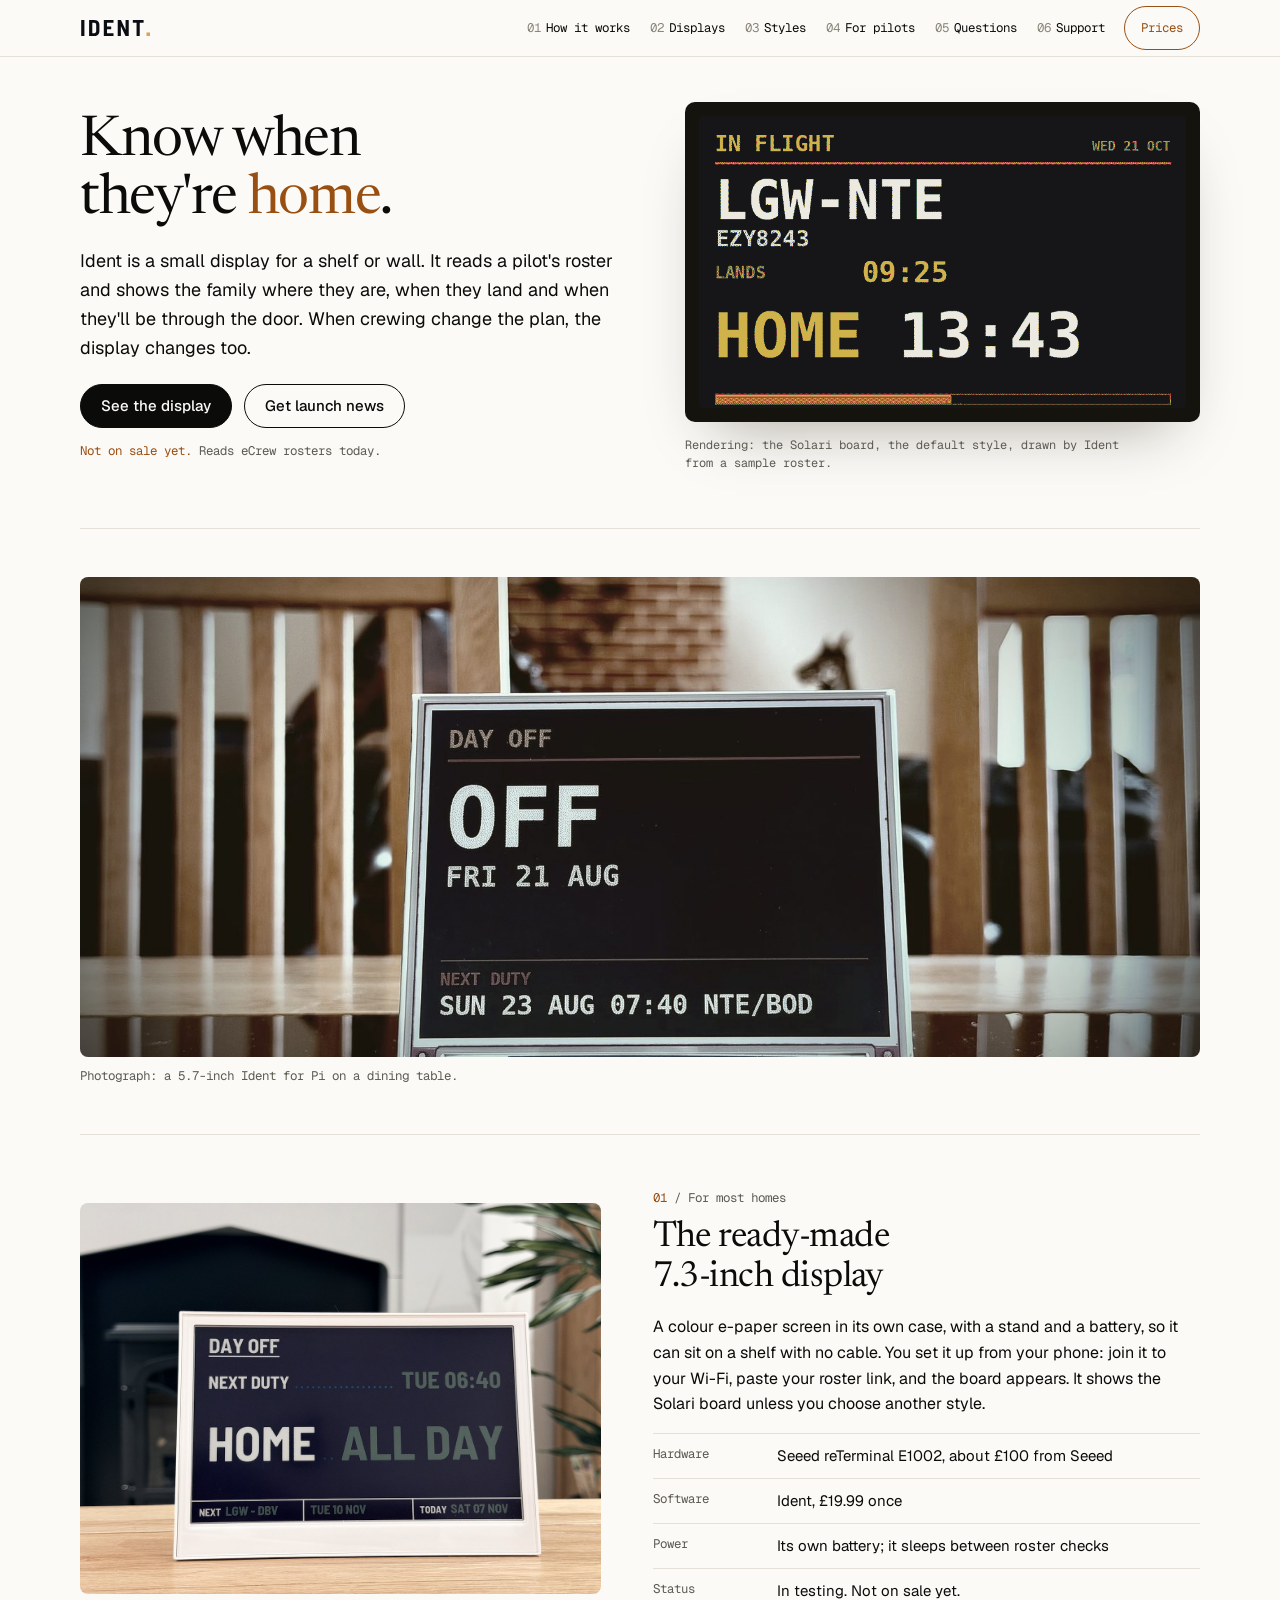
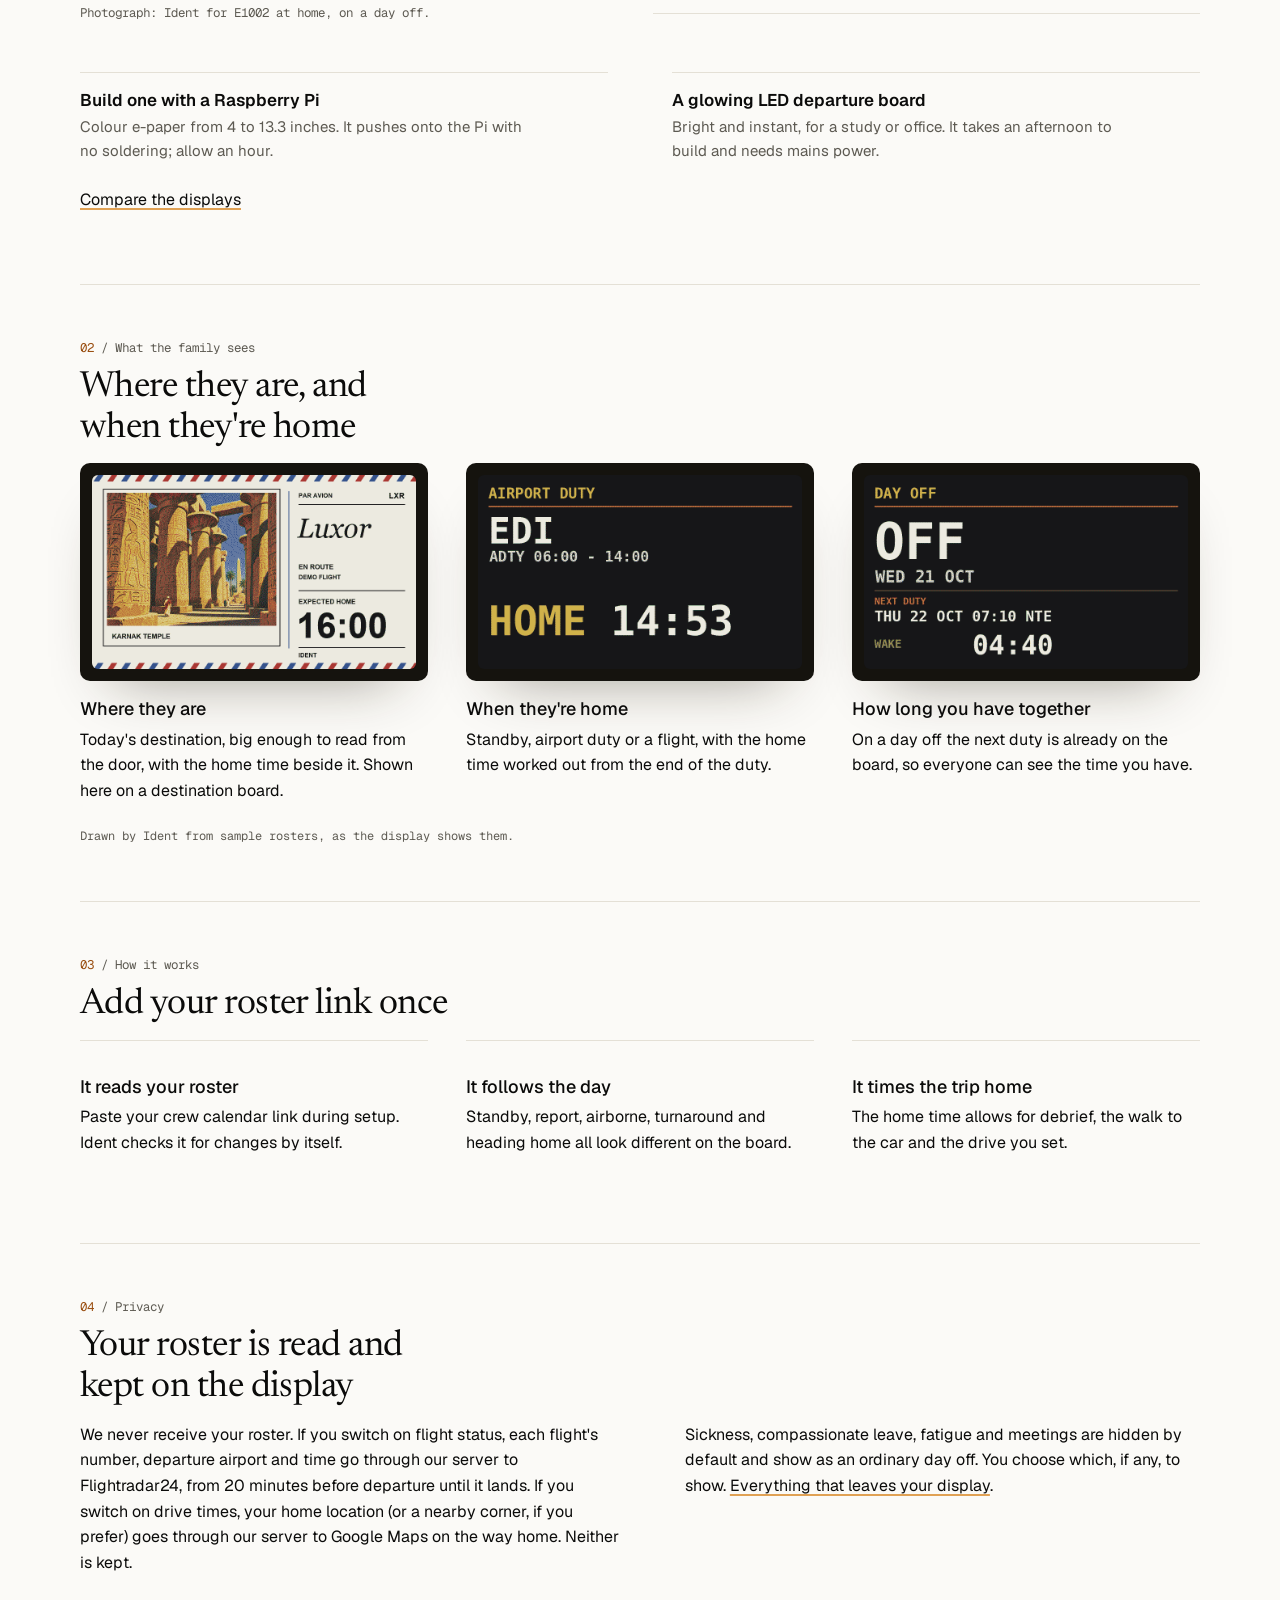
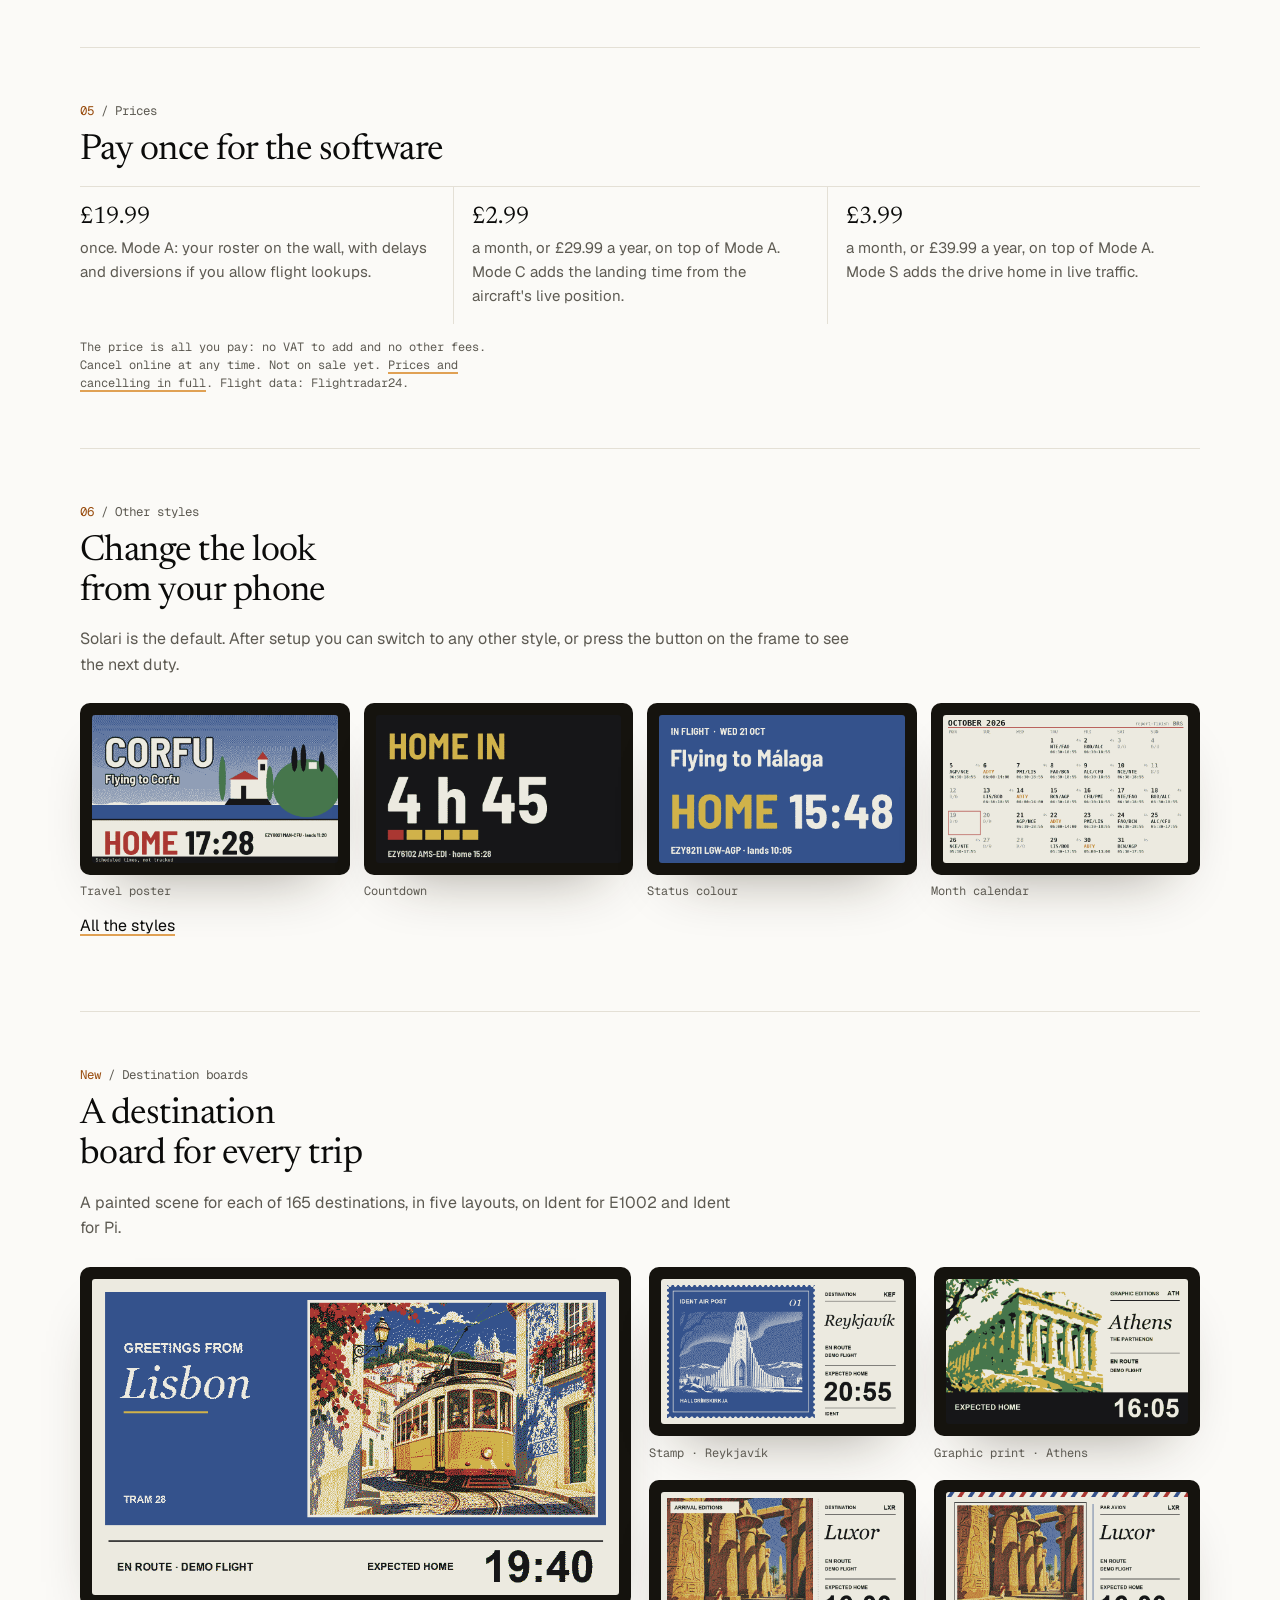
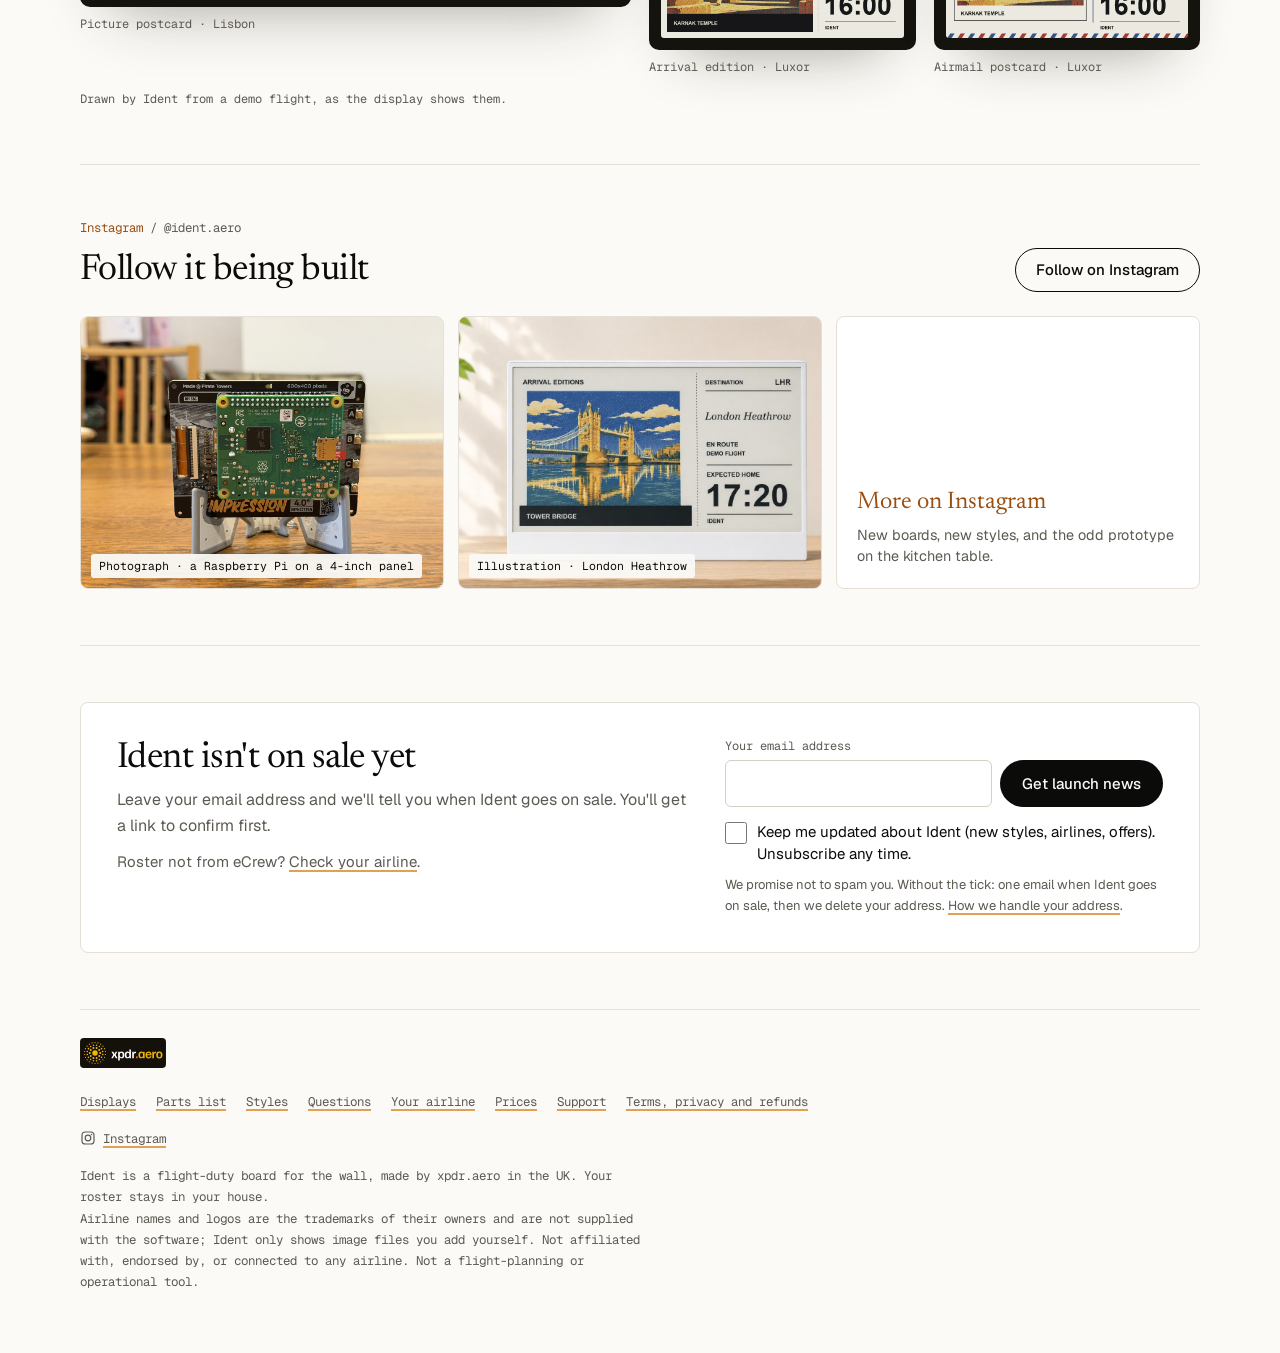
==== commit 3617a6cb: "Open the launch sign-up (Keep me updated box, privacy wording)" ====
--- a/index.html
+++ b/index.html
@@ -179,24 +179,20 @@
   <div class="closing">
     <div>
       <h2>Ident isn't on sale yet</h2>
-      <p>Soon you'll be able to leave your email address here and we'll tell you when it is: a link to confirm,
-        then one email on the day it goes on sale. After that we delete your address.</p>
+      <p>Leave your email address and we'll tell you when Ident goes on sale. You'll get a link to confirm
+        first.</p>
       <p class="also">Roster not from eCrew? <a href="airlines.html">Check your airline</a>.</p>
     </div>
-    <!-- MAILING LIST CLOSED (14 Nov 2026): the sign-up needs the licence server's
-         /notify endpoint (D1 + Resend, confirm by email, delete after the launch
-         email; design/website-p1-drafts-2026-11-13/MAILING-LIST.md) and approval.
-         At opening: set action="https://licence.xpdr.aero/notify" method="post",
-         remove the two disabled attributes, set the button text to
-         "Get launch news", and un-comment the privacy wording in legal.html
-         (grep -rn "MAILING LIST CLOSED" docs). -->
-    <form class="signup" novalidate>
+    <form class="signup" action="https://licence.xpdr.aero/notify" method="post" novalidate>
       <label for="su-email">Your email address</label>
       <div class="row">
-        <input id="su-email" name="email" type="email" autocomplete="email" inputmode="email" disabled aria-describedby="su-small">
-        <button type="submit" disabled>Coming soon</button>
+        <input id="su-email" name="email" type="email" autocomplete="email" inputmode="email" required aria-describedby="su-small">
+        <button type="submit">Get launch news</button>
       </div>
-      <p class="small" id="su-small">Two emails at most, and a link in each to stop.</p>
+      <label class="tick"><input type="checkbox" name="updates" value="yes"> Keep me updated about Ident (new styles, airlines, offers). Unsubscribe any time.</label>
+      <p class="small" id="su-small">We promise not to spam you. Without the tick: one email when Ident goes on
+        sale, then we delete your address. <a href="legal.html#privacy">How we handle your address</a>.</p>
+      <input type="text" name="website" tabindex="-1" autocomplete="off" aria-hidden="true" class="hp">
     </form>
   </div>
 </div></section>
--- a/style.css
+++ b/style.css
@@ -640,6 +640,10 @@
 .signup .small{font-size:.8125rem;color:var(--muted);margin:10px 0 0}
 .signup .fs-msg{margin:0;max-width:none}
 .signup [hidden]{display:none}
+.signup .tick{display:flex;gap:10px;align-items:flex-start;margin:14px 0 0;font:400 .9375rem/1.45 var(--sans);color:var(--ink);cursor:pointer}
+.signup .tick input{width:22px;height:22px;min-height:0;flex:none;margin:1px 0 0;accent-color:var(--ink)}
+.signup .tick input:disabled{cursor:not-allowed}
+.signup .hp{position:absolute;left:-9999px;width:1px;height:1px;opacity:0}
 @media(max-width:860px){
   .reco,.closing{grid-template-columns:1fr}
   .others{grid-template-columns:1fr}
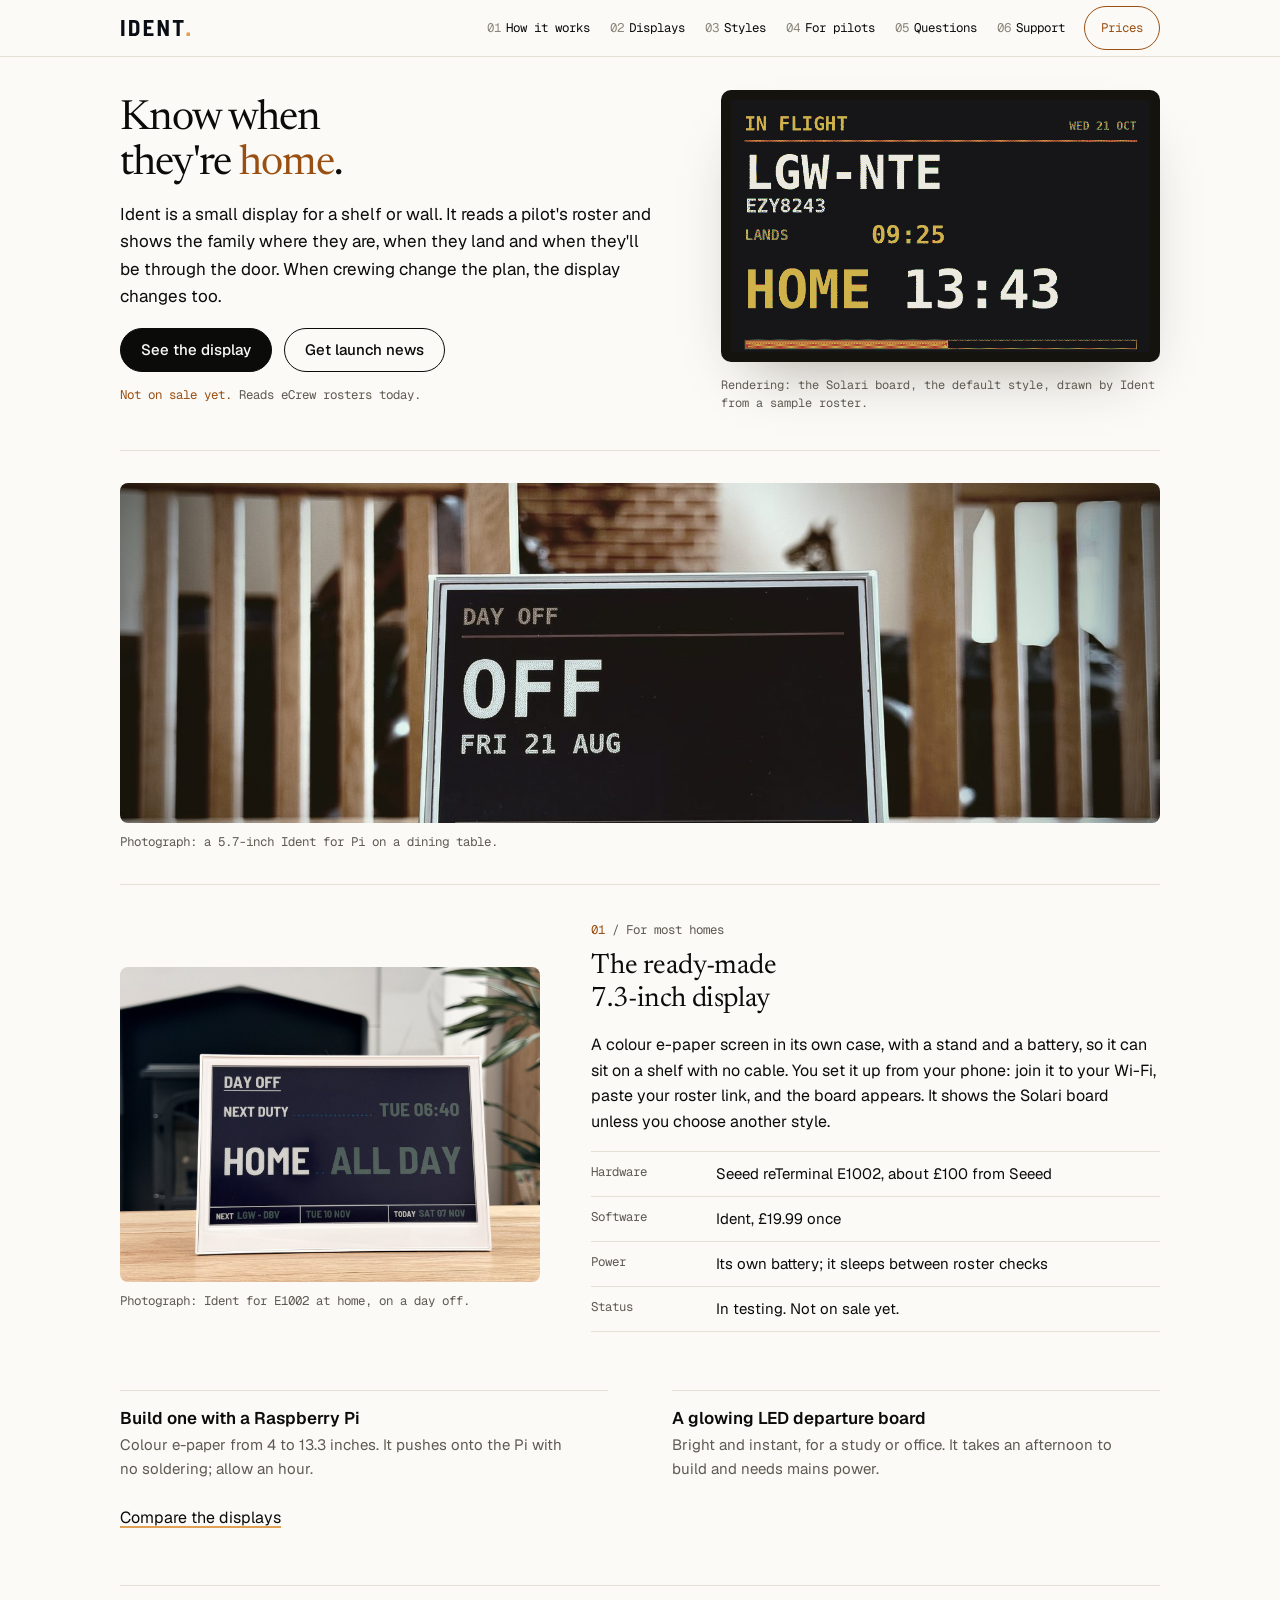
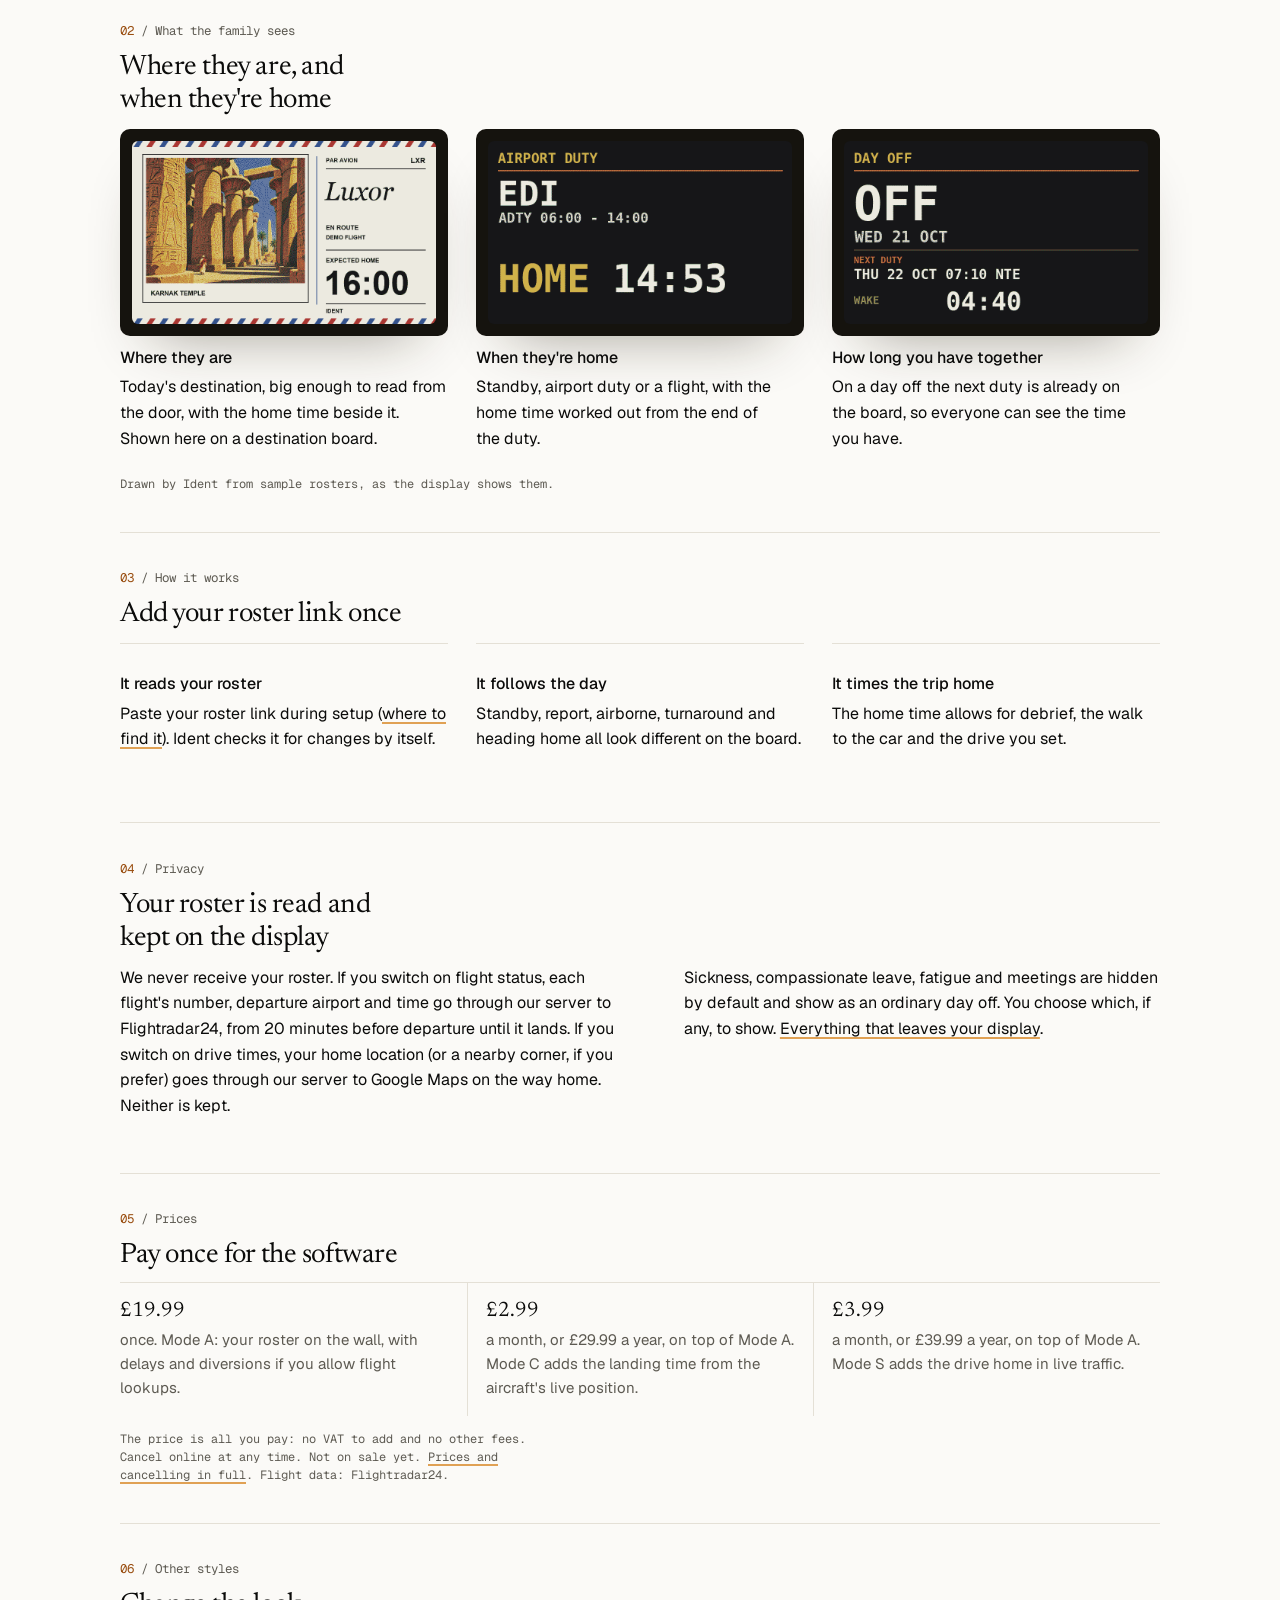
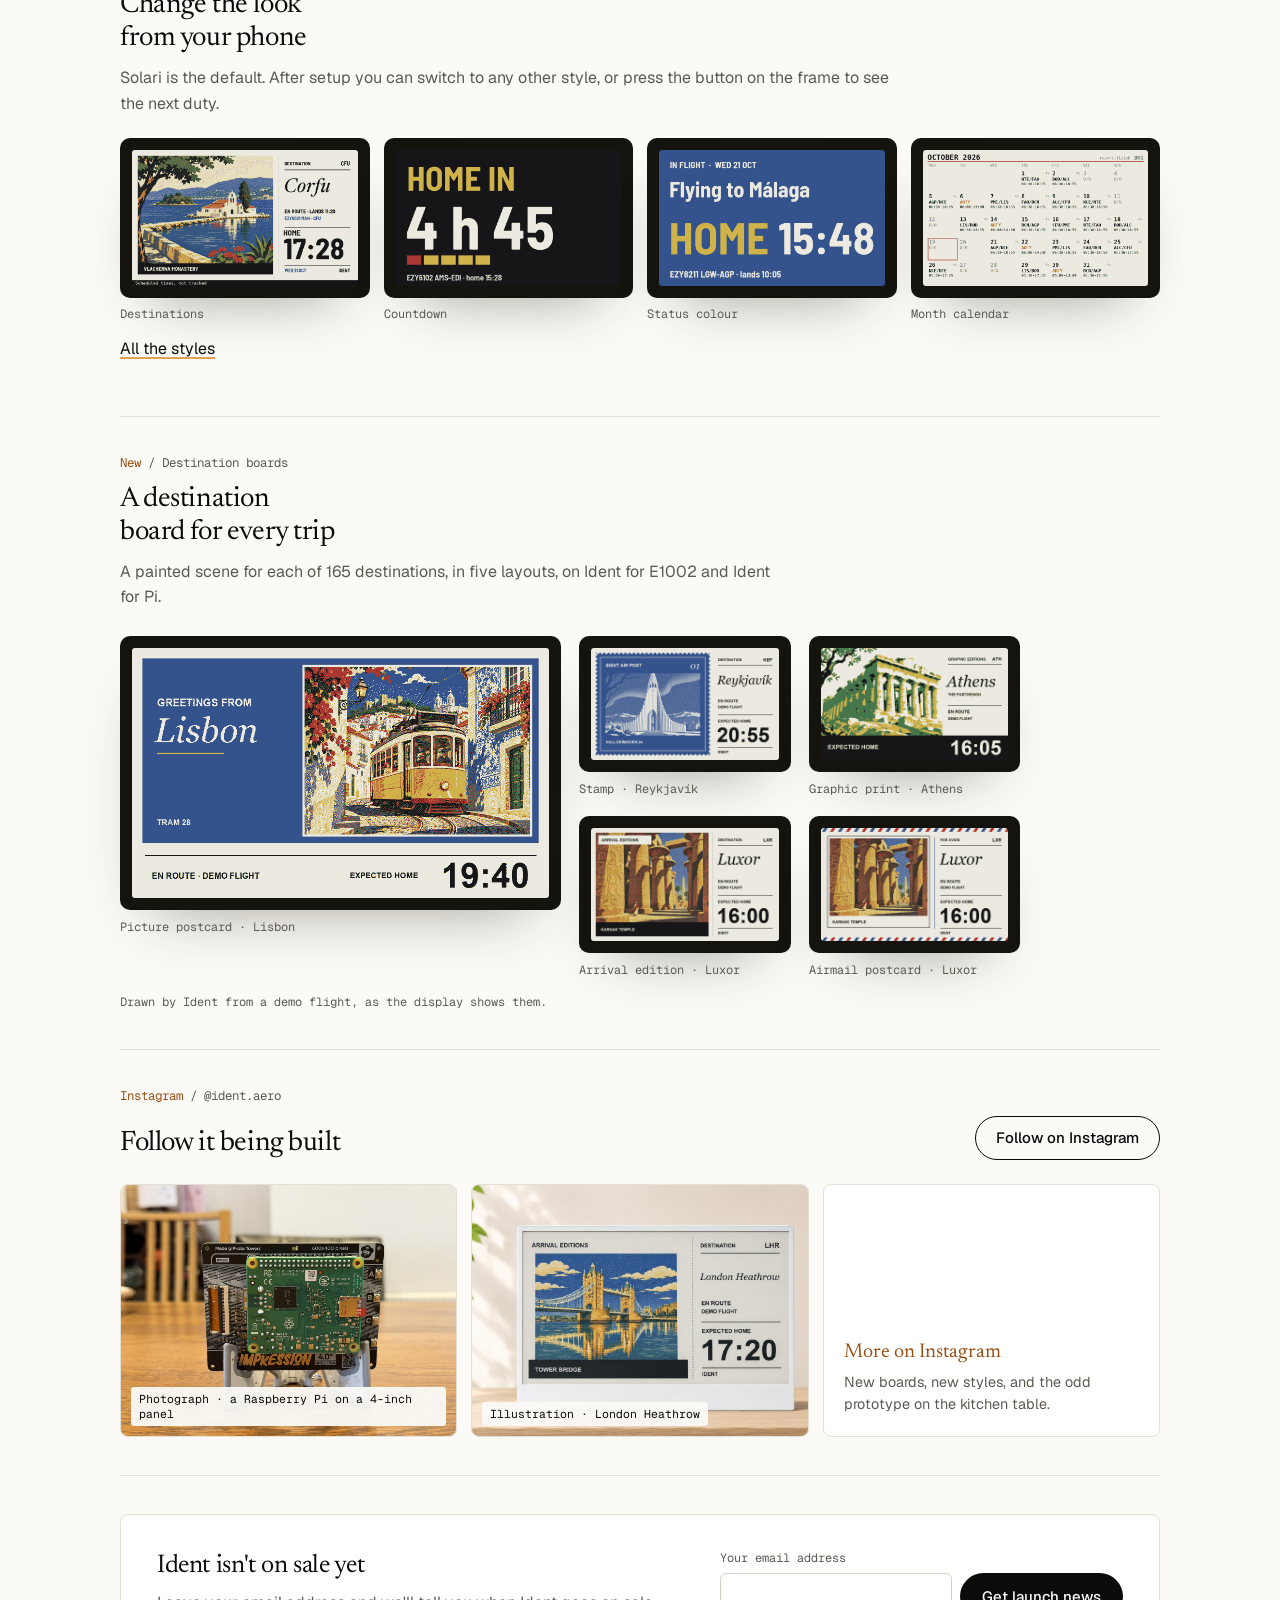
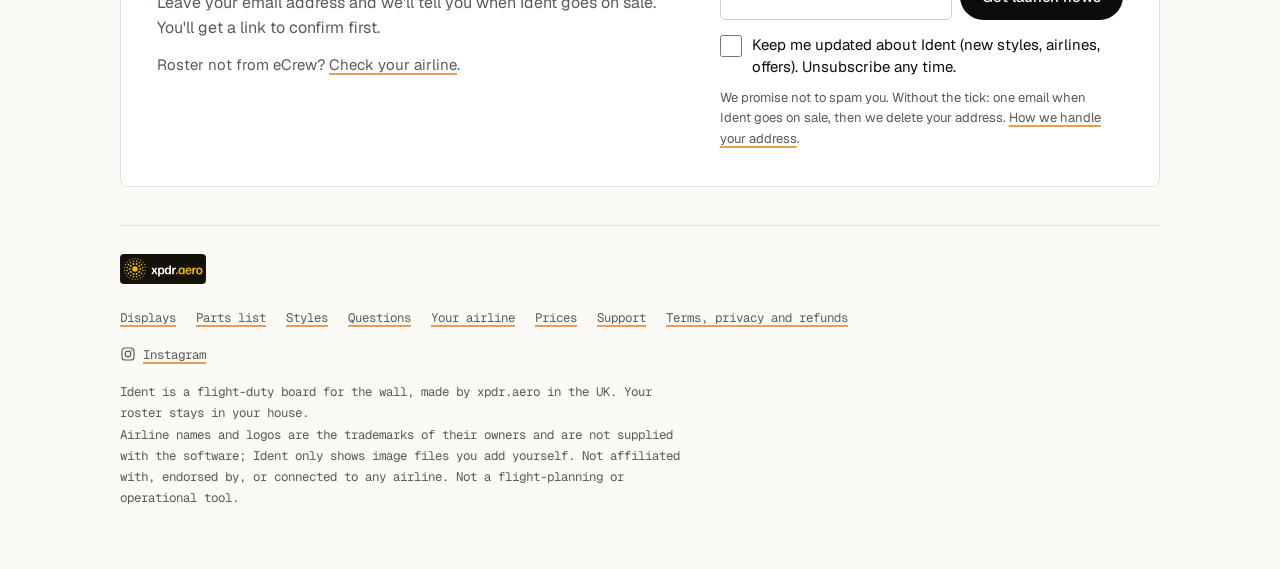
==== commit b80044de: "Website refresh: calmer size, per-hardware FAQ, LED advice, RosterBuster, Destinations in place of T" ====
--- a/index.html
+++ b/index.html
@@ -110,7 +110,7 @@
   <p class="label"><b>03</b> / How it works</p>
   <h2>Add your roster link once</h2>
   <div class="ruled three">
-    <div><h3>It reads your roster</h3><p>Paste your crew calendar link during setup. Ident checks it for changes by itself.</p></div>
+    <div><h3>It reads your roster</h3><p>Paste your roster link during setup (<a href="faq.html#roster-link">where to find it</a>). Ident checks it for changes by itself.</p></div>
     <div><h3>It follows the day</h3><p>Standby, report, airborne, turnaround and heading home all look different on the board.</p></div>
     <div><h3>It times the trip home</h3><p>The home time allows for debrief, the walk to the car and the drive you set.</p></div>
   </div>
@@ -142,7 +142,7 @@
   <p class="sub">Solari is the default. After setup you can switch to any other style, or press the button on the
     frame to see the next duty.</p>
   <div class="looks">
-    <figure><figure class="dev"><img src="img/scenes/g_poster.png" alt="Travel poster style: Corfu, home 17:28" width="1600" height="960" loading="lazy"></figure><figcaption>Travel poster</figcaption></figure>
+    <figure><figure class="dev"><img src="img/scenes/g_destinations.png" alt="Destinations style: a painted view of Corfu, home 17:28" width="1600" height="960" loading="lazy"></figure><figcaption>Destinations</figcaption></figure>
     <figure><figure class="dev"><img src="img/scenes/q_when_countdown.png" alt="Countdown style: home in 4 h 45" width="1600" height="960" loading="lazy"></figure><figcaption>Countdown</figcaption></figure>
     <figure><figure class="dev"><img src="img/scenes/status_blue_flying.png" alt="Status colour style in blue: flying to Malaga, home 15:48" width="1600" height="960" loading="lazy"></figure><figcaption>Status colour</figcaption></figure>
     <figure><figure class="dev"><img src="img/scenes/month_dayoff.png" alt="Month calendar style" width="1600" height="960" loading="lazy"></figure><figcaption>Month calendar</figcaption></figure>
--- a/style.css
+++ b/style.css
@@ -132,6 +132,7 @@
 .tablewrap{overflow-x:auto}
 table.cmp td.k{white-space:normal}
 table.cmp th:not(:first-child),table.cmp td:not(.k){width:32%}
+table.cmp.hw th:not(:first-child),table.cmp.hw td:not(.k){width:27%}
 .cmp .yes,.cmp .no{font-size:1.0625rem;margin-right:4px}
 .soon{color:var(--rust);font-weight:500}
 .why{display:block;color:var(--muted);font-size:.8125rem;margin-top:2px}
@@ -434,6 +435,7 @@
 .flow li{overflow:visible}
 
 /* LED tile v2: four panels, two widths, one grid */
+.ledstack{display:grid;gap:22px;max-width:760px;margin-top:28px}.ledstack .half{max-width:50%}
 .leds{display:grid;grid-template-columns:repeat(2,minmax(0,1fr));gap:26px 22px;align-items:start;margin-top:28px}
 .led{margin:0}
 .led.w1,.led.w3{grid-column:1/-1}
@@ -465,6 +467,7 @@
   table:not(.keep-table),table:not(.keep-table) tbody,table:not(.keep-table) tr,table:not(.keep-table) td{display:block;width:100%}
   table:not(.keep-table) tr{border-top:1.5px solid var(--line);padding:12px 0}
   table:not(.keep-table) td{border:0;padding:4px 0;width:100%!important;white-space:normal!important}
+  table.cmp.hw tr{padding:12px 14px}
   table:not(.keep-table) td[data-label]::before{content:attr(data-label);display:block;font-size:.6875rem;font-weight:600;letter-spacing:.07em;text-transform:uppercase;color:var(--muted)}
   table.cmp td:not(.k){width:100%!important}
   .tablewrap{overflow:visible}
@@ -666,3 +669,29 @@
 .phones figcaption{font:400 .75rem/1.4 var(--mono);color:var(--muted);margin-top:8px}
 .twocol{display:grid;grid-template-columns:1fr 1fr;gap:clamp(24px,4vw,56px);align-items:start}
 @media(max-width:860px){.twocol{grid-template-columns:1fr}.phones{gap:10px}}
+
+/* ---- calmer scale (draft, 20 Nov 2026: "still far too big in a web browser") ----
+   One block so it can be judged, tuned or removed in one place. Body text stays at 1rem. */
+:root{--max:1040px}
+header,section{padding:clamp(26px,3vw,40px) 0}
+header{padding-top:clamp(22px,2.6vw,34px)}
+section.photo,section.bleed{padding:clamp(22px,2.6vw,32px) 0}
+h1{font-size:clamp(1.875rem,1.4rem + 1.5vw,2.625rem);line-height:1.08;margin-bottom:14px}
+h2{font-size:clamp(1.4375rem,1.2rem + .7vw,1.75rem);line-height:1.18;margin-bottom:10px}
+h3{font-size:1.0625rem}
+.lede{font-size:clamp(1.1875rem,1.05rem + .4vw,1.3125rem)}
+.lead{font-size:1.0625rem;margin-bottom:18px}
+p.sub{margin-bottom:20px}
+.home-hero{grid-template-columns:1.1fr .9fr}
+.herofig{max-width:440px;justify-self:end;width:100%}
+.photo-band img{aspect-ratio:3/1;max-height:340px;object-position:50% 38%}
+.reco{grid-template-columns:.85fr 1.15fr}
+.reco .shotreal{max-width:420px}
+.three{gap:clamp(18px,2.4vw,28px)}
+.three h3{font-size:1rem;margin-top:12px}
+.closing h2{font-size:clamp(1.375rem,1.2rem + .5vw,1.625rem)}
+.prices2 b{font-size:1.3125rem}
+.iggrid .more b{font-size:1.25rem}
+.dev.big{padding:10px}
+.destgrid{max-width:900px}
+@media(max-width:760px){.photo-band img{aspect-ratio:4/3;max-height:none}.herofig{max-width:none}}
